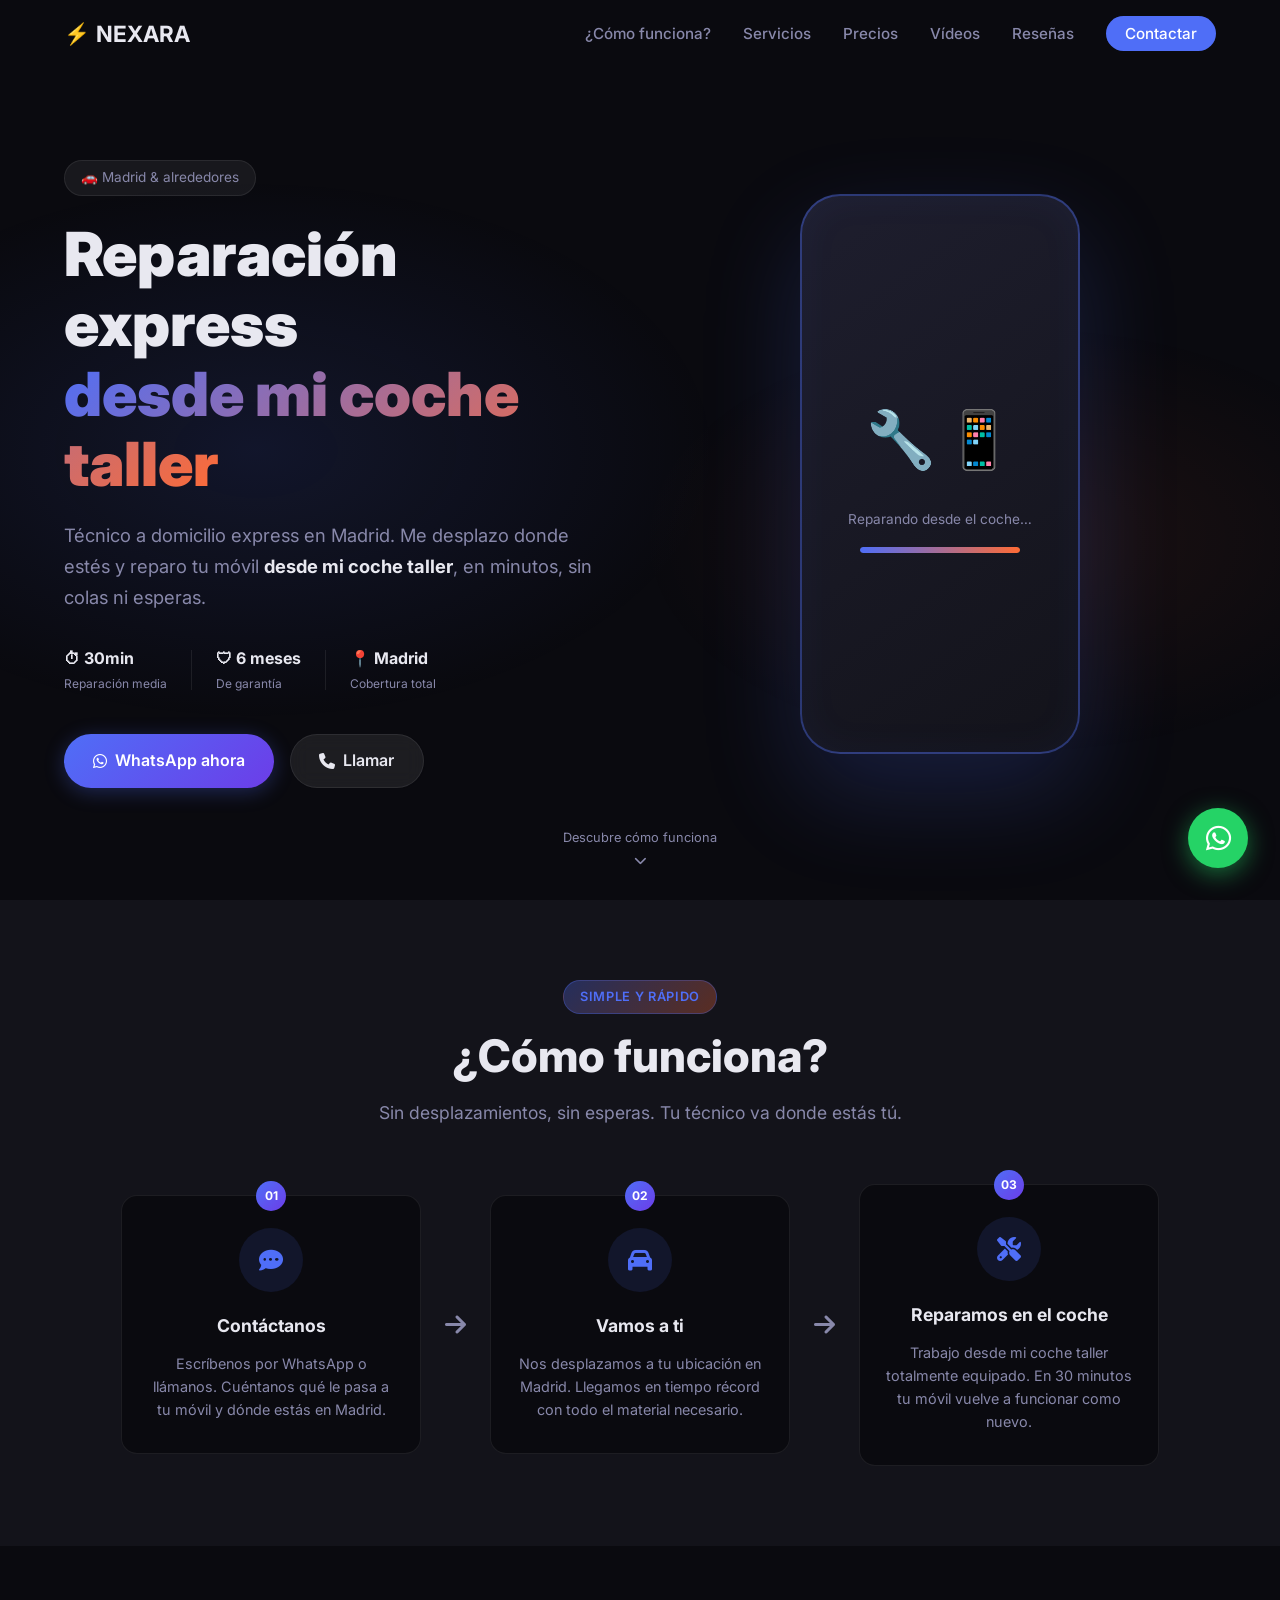
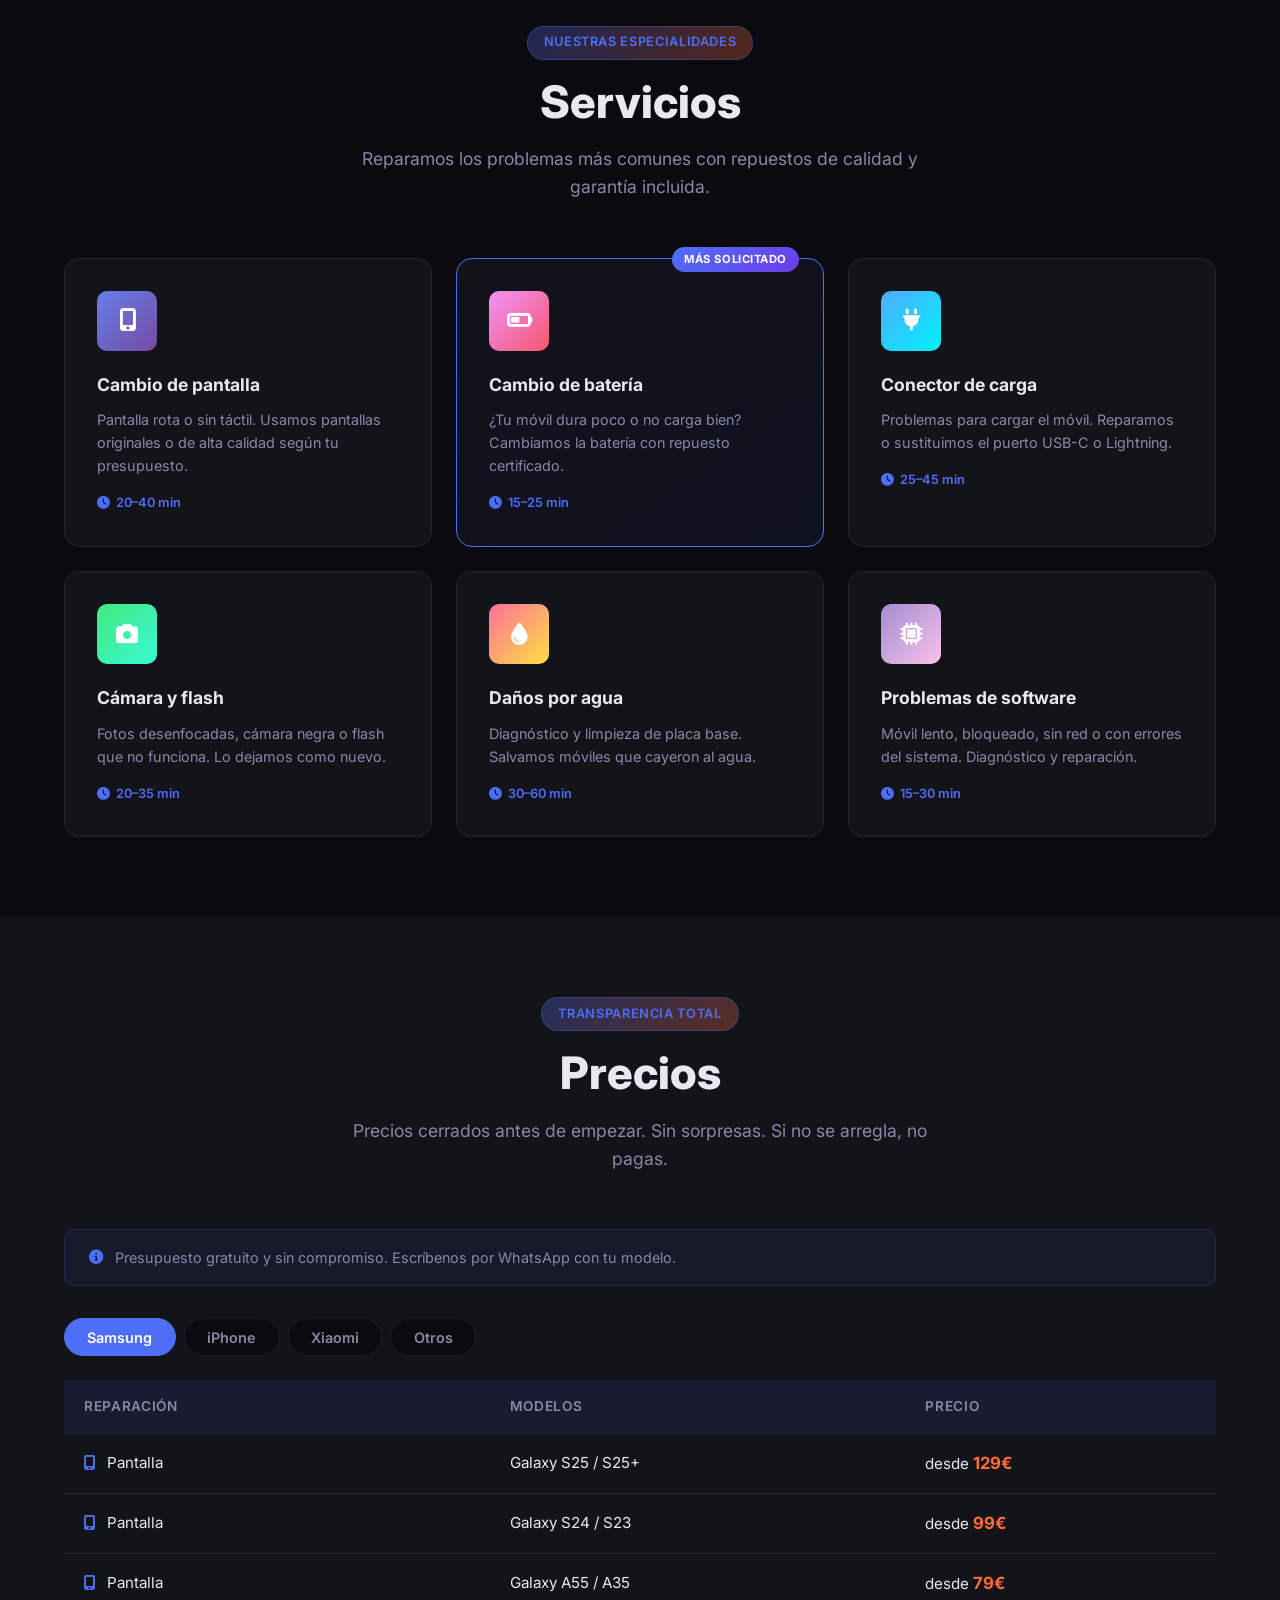
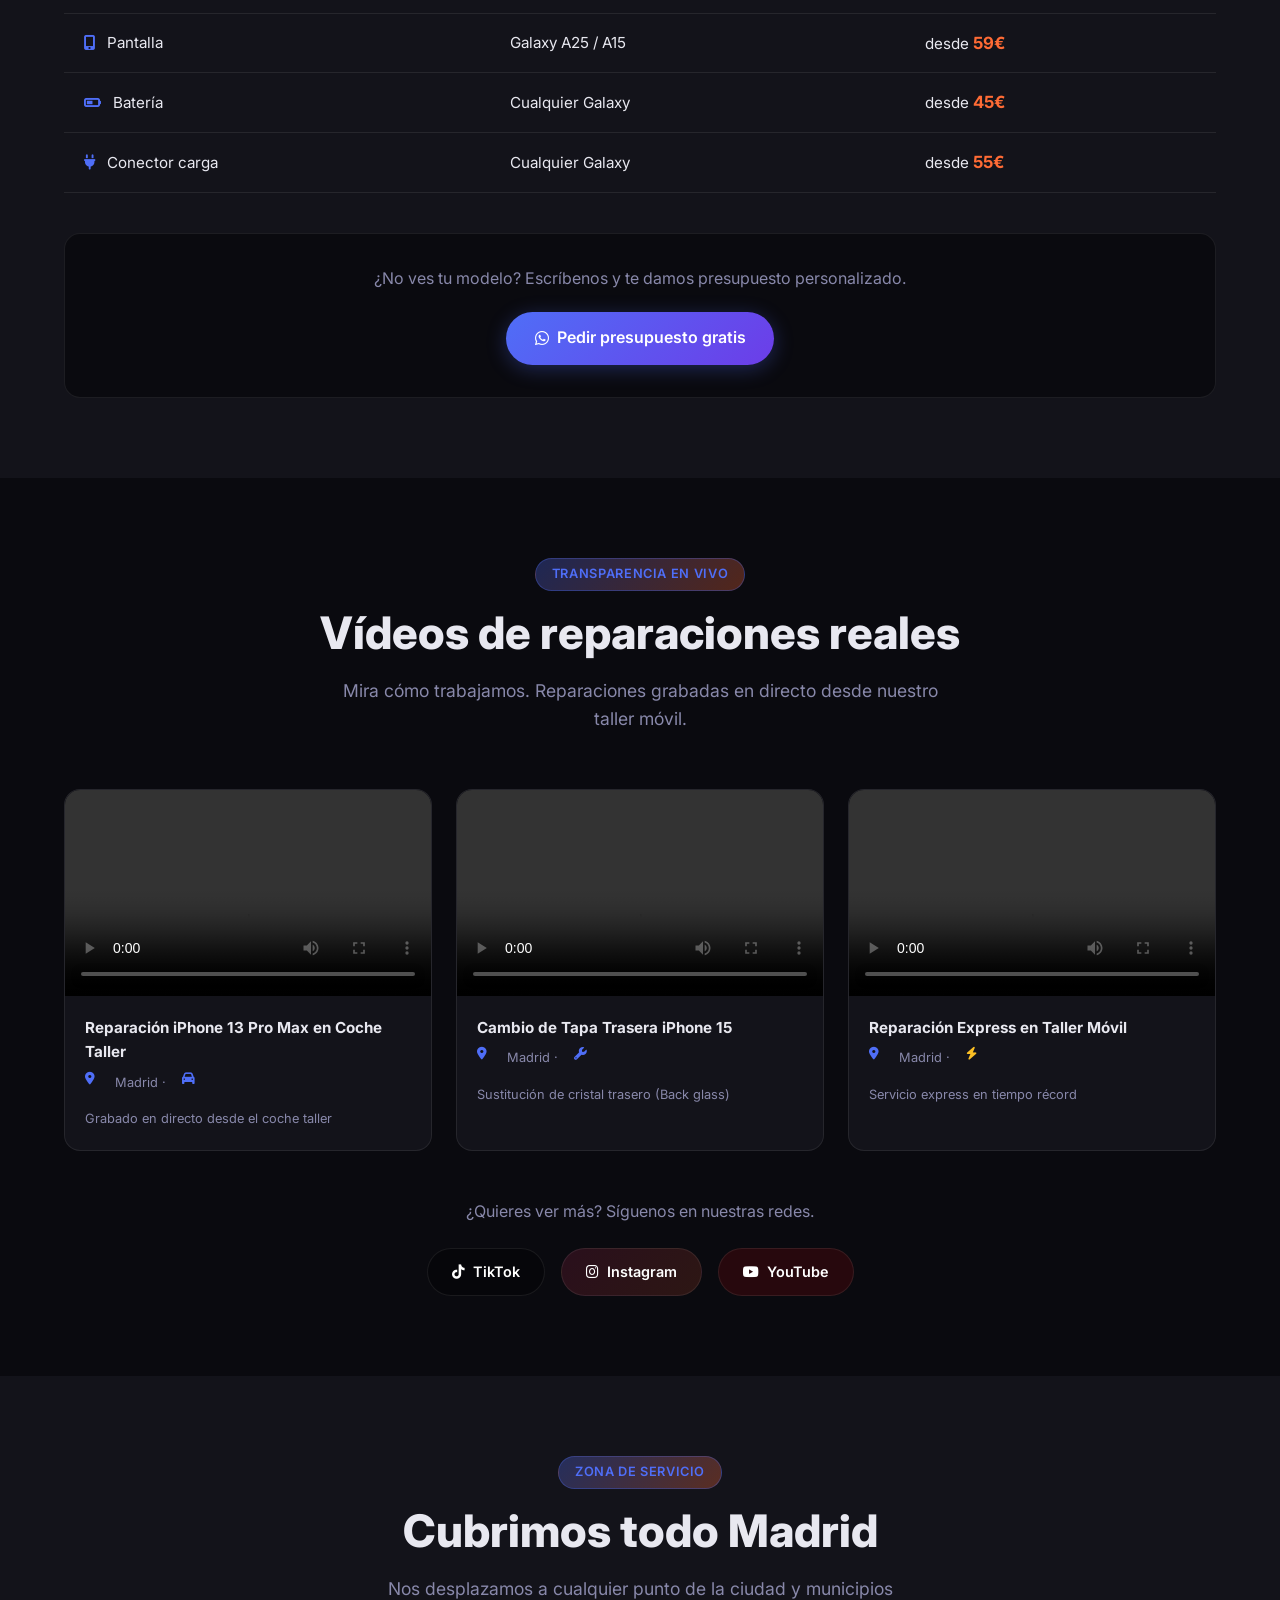
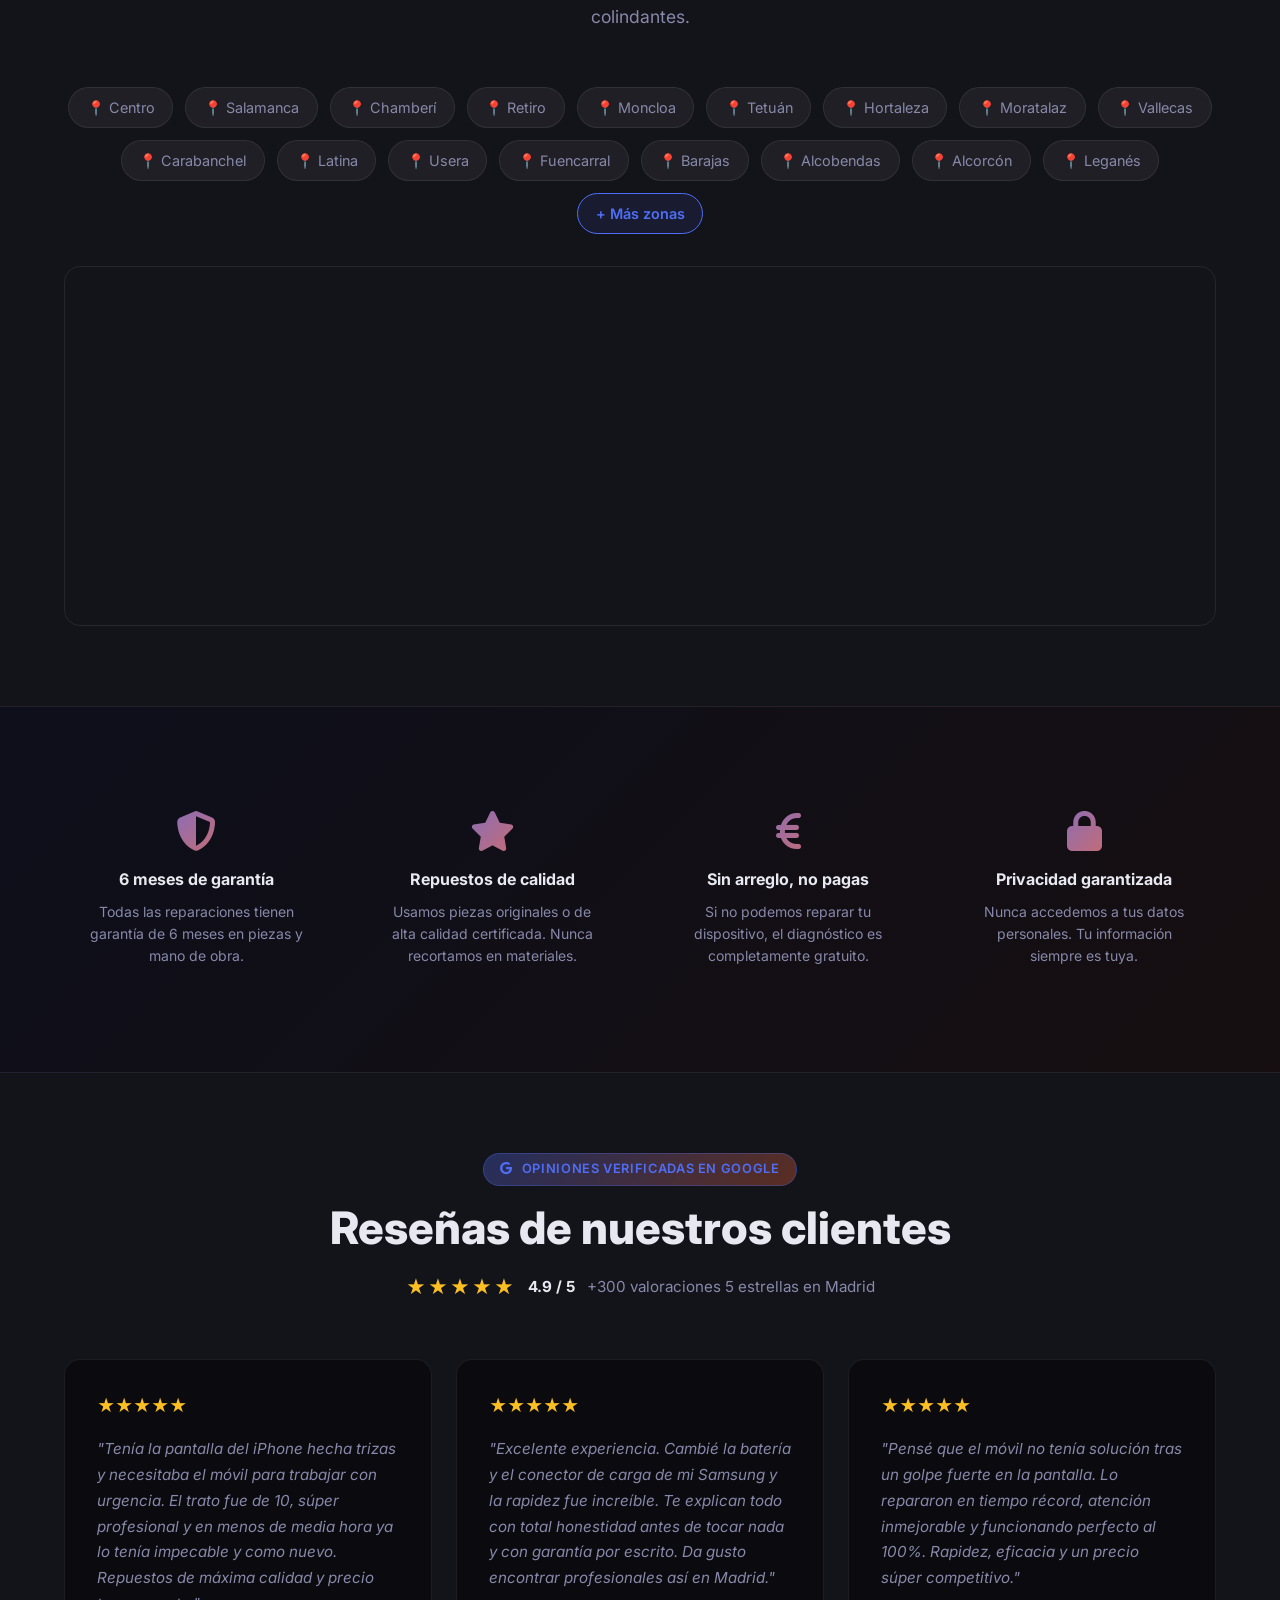
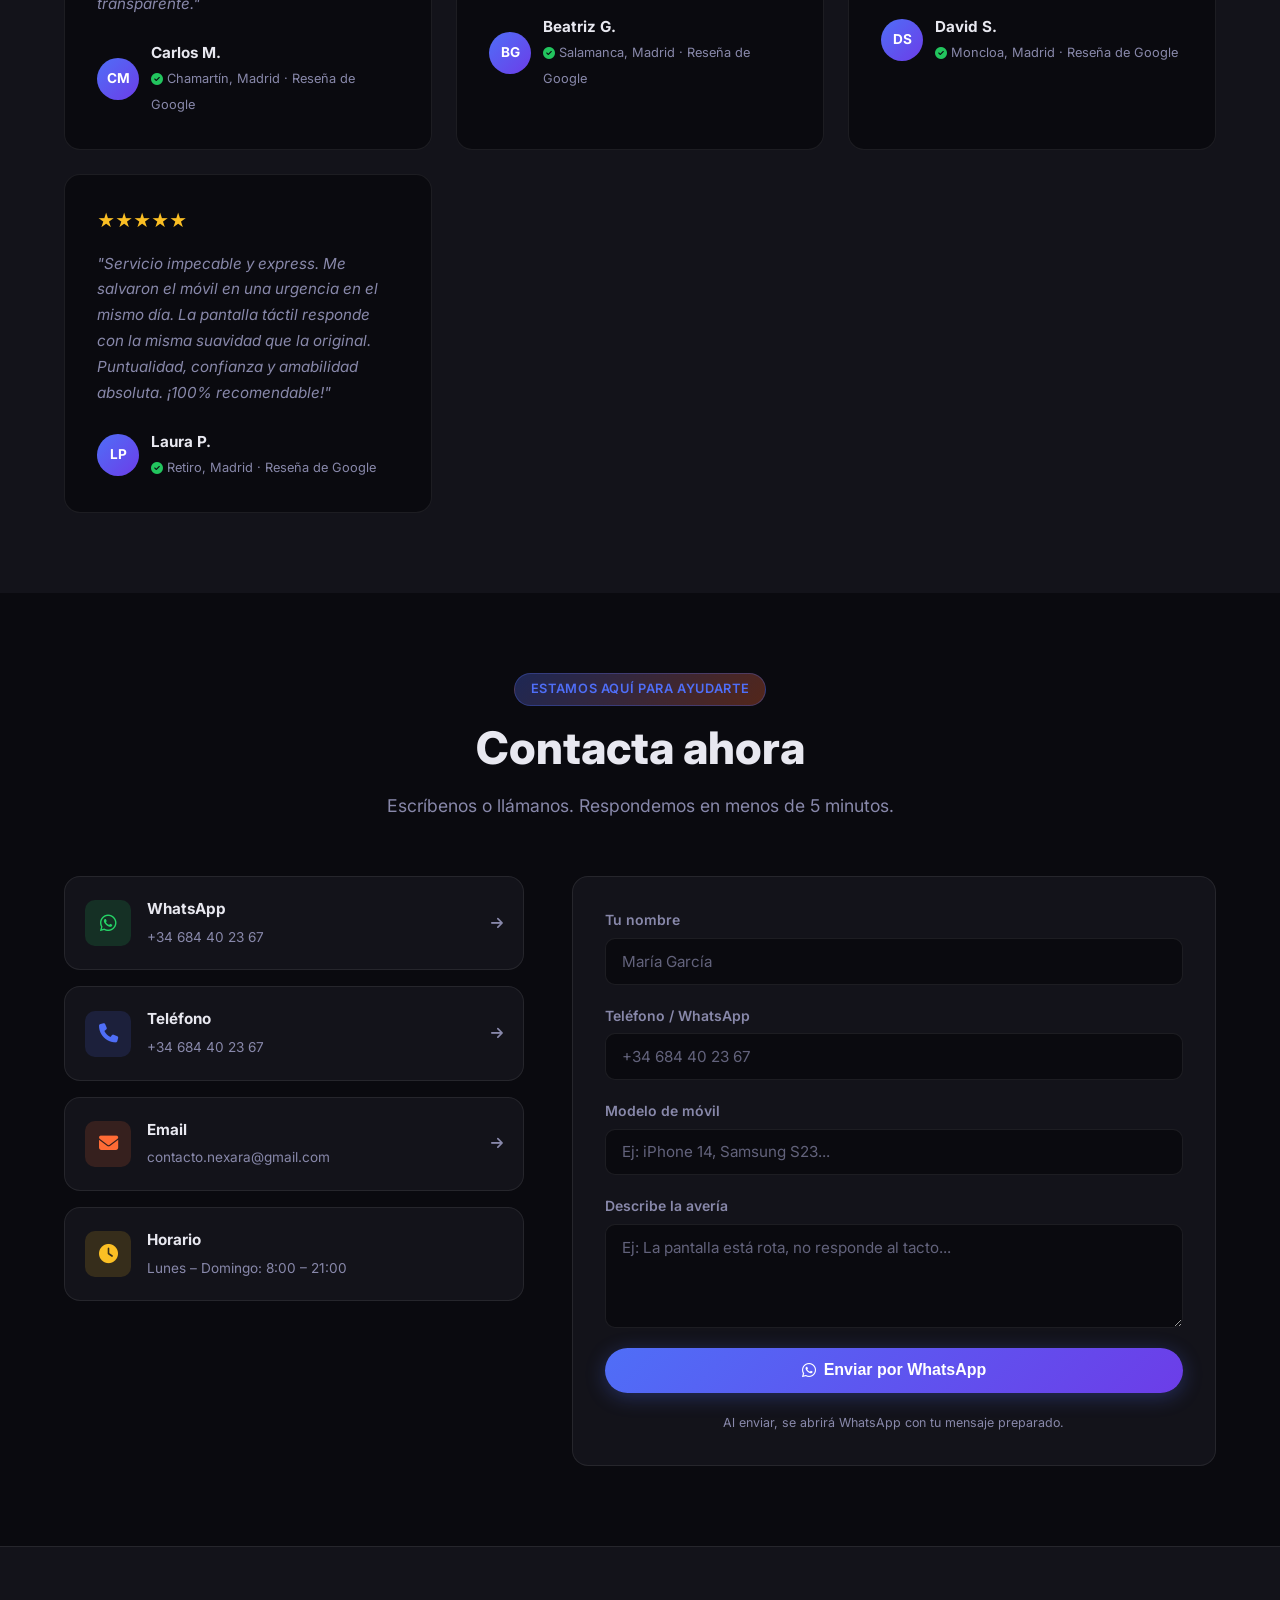
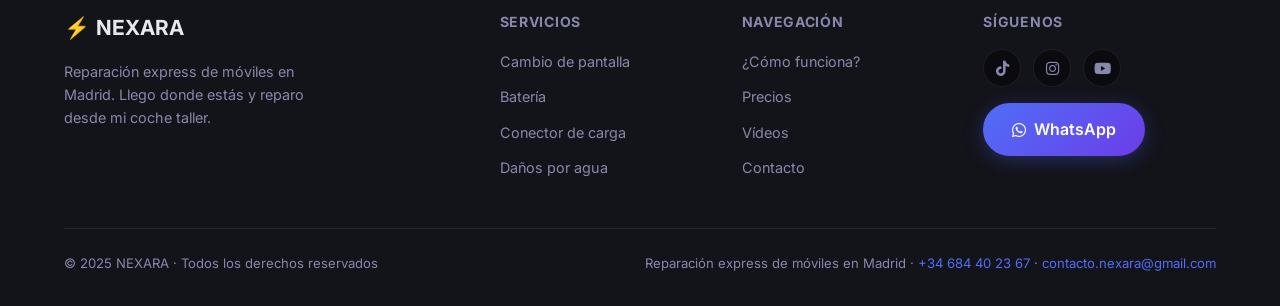
==== index.html @ db002ef2 "Añadir correo de contacto contacto.nexara@gmail.com" ====
<!DOCTYPE html>
<html lang="es">
<head>
  <meta charset="UTF-8" />
  <meta name="viewport" content="width=device-width, initial-scale=1.0" />
  <title>NEXARA Madrid — Reparación de Móviles Express en tu Coche</title>
  <meta name="description" content="Reparamos tu móvil desde nuestro taller móvil, donde tú estés, en Madrid. Servicio express a domicilio. Pantallas, baterías y más. ¡Sin desplazamientos!" />
  <meta name="keywords" content="reparación móvil Madrid, cambio pantalla domicilio Madrid, técnico móvil a domicilio Madrid, reparación express móvil Madrid" />
  <meta property="og:title" content="NEXARA — Reparación en tu Coche" />
  <meta property="og:description" content="Tu técnico llega donde estás y repara tu móvil en el coche, en minutos." />
  <meta property="og:type" content="website" />
  <link rel="preconnect" href="https://fonts.googleapis.com" />
  <link rel="preconnect" href="https://fonts.gstatic.com" crossorigin />
  <link href="https://fonts.googleapis.com/css2?family=Inter:wght@300;400;500;600;700;800;900&display=swap" rel="stylesheet" />
  <link rel="stylesheet" href="https://cdnjs.cloudflare.com/ajax/libs/font-awesome/6.5.0/css/all.min.css" />
  <link rel="stylesheet" href="css/styles.css" />
</head>
<body>

  <!-- NAVBAR -->
  <nav class="navbar" id="navbar">
    <div class="nav-container">
      <a href="#inicio" class="nav-logo">
        <span class="logo-icon">⚡</span>
        <span><strong>NEXARA</strong></span>
      </a>
      <ul class="nav-links" id="navLinks">
        <li><a href="#como-funciona">¿Cómo funciona?</a></li>
        <li><a href="#servicios">Servicios</a></li>
        <li><a href="#precios">Precios</a></li>
        <li><a href="#videos">Vídeos</a></li>
        <li><a href="#resenas">Reseñas</a></li>
        <li><a href="#contacto" class="nav-cta">Contactar</a></li>
      </ul>
      <button class="hamburger" id="hamburger" aria-label="Menú">
        <span></span><span></span><span></span>
      </button>
    </div>
  </nav>

  <!-- HERO -->
  <section class="hero" id="inicio">
    <div class="hero-bg"></div>
    <div class="hero-content">
      <div class="hero-badge">🚗 Madrid &amp; alrededores</div>
      <h1>Reparación express<br /><span class="gradient-text">desde mi coche taller</span></h1>
      <p class="hero-subtitle">
        Técnico a domicilio express en Madrid. Me desplazo donde estés
        y reparo tu móvil <strong>desde mi coche taller</strong>, en minutos, sin colas ni esperas.
      </p>
      <div class="hero-stats">
        <div class="stat">
          <span class="stat-number">⏱ 30min</span>
          <span class="stat-label">Reparación media</span>
        </div>
        <div class="stat-divider"></div>
        <div class="stat">
          <span class="stat-number">🛡 6 meses</span>
          <span class="stat-label">De garantía</span>
        </div>
        <div class="stat-divider"></div>
        <div class="stat">
          <span class="stat-number">📍 Madrid</span>
          <span class="stat-label">Cobertura total</span>
        </div>
      </div>
      <div class="hero-buttons">
        <a href="https://wa.me/34684402367?text=Hola!%20Necesito%20reparar%20mi%20movil" target="_blank" class="btn btn-primary">
          <i class="fab fa-whatsapp"></i> WhatsApp ahora
        </a>
        <a href="tel:+34684402367" class="btn btn-secondary">
          <i class="fas fa-phone"></i> Llamar
        </a>
      </div>
    </div>
    <div class="hero-image">
      <div class="phone-mockup">
        <div class="phone-screen">
          <div class="repair-animation">
            <span class="tool-icon">🔧</span>
            <span class="phone-icon">📱</span>
          </div>
          <p>Reparando desde el coche…</p>
          <div class="progress-bar"><div class="progress-fill"></div></div>
        </div>
      </div>
    </div>
    <div class="scroll-indicator">
      <span>Descubre cómo funciona</span>
      <i class="fas fa-chevron-down"></i>
    </div>
  </section>

  <!-- CÓMO FUNCIONA -->
  <section class="section como-funciona" id="como-funciona">
    <div class="container">
      <div class="section-header">
        <span class="section-tag">Simple y rápido</span>
        <h2>¿Cómo funciona?</h2>
        <p>Sin desplazamientos, sin esperas. Tu técnico va donde estás tú.</p>
      </div>
      <div class="steps-grid">
        <div class="step-card">
          <div class="step-number">01</div>
          <div class="step-icon"><i class="fas fa-comment-dots"></i></div>
          <h3>Contáctanos</h3>
          <p>Escríbenos por WhatsApp o llámanos. Cuéntanos qué le pasa a tu móvil y dónde estás en Madrid.</p>
        </div>
        <div class="step-arrow"><i class="fas fa-arrow-right"></i></div>
        <div class="step-card">
          <div class="step-number">02</div>
          <div class="step-icon"><i class="fas fa-car"></i></div>
          <h3>Vamos a ti</h3>
          <p>Nos desplazamos a tu ubicación en Madrid. Llegamos en tiempo récord con todo el material necesario.</p>
        </div>
        <div class="step-arrow"><i class="fas fa-arrow-right"></i></div>
        <div class="step-card">
          <div class="step-number">03</div>
          <div class="step-icon"><i class="fas fa-tools"></i></div>
          <h3>Reparamos en el coche</h3>
          <p>Trabajo desde mi coche taller totalmente equipado. En 30 minutos tu móvil vuelve a funcionar como nuevo.</p>
        </div>
      </div>
    </div>
  </section>

  <!-- SERVICIOS -->
  <section class="section servicios" id="servicios">
    <div class="container">
      <div class="section-header">
        <span class="section-tag">Nuestras especialidades</span>
        <h2>Servicios</h2>
        <p>Reparamos los problemas más comunes con repuestos de calidad y garantía incluida.</p>
      </div>
      <div class="services-grid">
        <div class="service-card">
          <div class="service-icon" style="background: linear-gradient(135deg, #667eea, #764ba2);">
            <i class="fas fa-mobile-screen-button"></i>
          </div>
          <h3>Cambio de pantalla</h3>
          <p>Pantalla rota o sin táctil. Usamos pantallas originales o de alta calidad según tu presupuesto.</p>
          <span class="service-time"><i class="fas fa-clock"></i> 20–40 min</span>
        </div>
        <div class="service-card featured">
          <div class="service-badge">Más solicitado</div>
          <div class="service-icon" style="background: linear-gradient(135deg, #f093fb, #f5576c);">
            <i class="fas fa-battery-half"></i>
          </div>
          <h3>Cambio de batería</h3>
          <p>¿Tu móvil dura poco o no carga bien? Cambiamos la batería con repuesto certificado.</p>
          <span class="service-time"><i class="fas fa-clock"></i> 15–25 min</span>
        </div>
        <div class="service-card">
          <div class="service-icon" style="background: linear-gradient(135deg, #4facfe, #00f2fe);">
            <i class="fas fa-plug"></i>
          </div>
          <h3>Conector de carga</h3>
          <p>Problemas para cargar el móvil. Reparamos o sustituimos el puerto USB-C o Lightning.</p>
          <span class="service-time"><i class="fas fa-clock"></i> 25–45 min</span>
        </div>
        <div class="service-card">
          <div class="service-icon" style="background: linear-gradient(135deg, #43e97b, #38f9d7);">
            <i class="fas fa-camera"></i>
          </div>
          <h3>Cámara y flash</h3>
          <p>Fotos desenfocadas, cámara negra o flash que no funciona. Lo dejamos como nuevo.</p>
          <span class="service-time"><i class="fas fa-clock"></i> 20–35 min</span>
        </div>
        <div class="service-card">
          <div class="service-icon" style="background: linear-gradient(135deg, #fa709a, #fee140);">
            <i class="fas fa-droplet"></i>
          </div>
          <h3>Daños por agua</h3>
          <p>Diagnóstico y limpieza de placa base. Salvamos móviles que cayeron al agua.</p>
          <span class="service-time"><i class="fas fa-clock"></i> 30–60 min</span>
        </div>
        <div class="service-card">
          <div class="service-icon" style="background: linear-gradient(135deg, #a18cd1, #fbc2eb);">
            <i class="fas fa-microchip"></i>
          </div>
          <h3>Problemas de software</h3>
          <p>Móvil lento, bloqueado, sin red o con errores del sistema. Diagnóstico y reparación.</p>
          <span class="service-time"><i class="fas fa-clock"></i> 15–30 min</span>
        </div>
      </div>
    </div>
  </section>

  <!-- PRECIOS -->
  <section class="section precios" id="precios">
    <div class="container">
      <div class="section-header">
        <span class="section-tag">Transparencia total</span>
        <h2>Precios</h2>
        <p>Precios cerrados antes de empezar. Sin sorpresas. Si no se arregla, no pagas.</p>
      </div>
      <div class="prices-note">
        <i class="fas fa-info-circle"></i>
        <span>Presupuesto gratuito y sin compromiso. Escríbenos por WhatsApp con tu modelo.</span>
      </div>
      <div class="prices-tabs">
        <button class="price-tab active" data-brand="samsung">Samsung</button>
        <button class="price-tab" data-brand="iphone">iPhone</button>
        <button class="price-tab" data-brand="xiaomi">Xiaomi</button>
        <button class="price-tab" data-brand="otros">Otros</button>
      </div>
      <div class="prices-table-wrapper">
        <div class="price-table active" id="samsung">
          <table>
            <thead><tr><th>Reparación</th><th>Modelos</th><th>Precio</th></tr></thead>
            <tbody>
              <tr><td><i class="fas fa-mobile-screen-button"></i> Pantalla</td><td>Galaxy S25 / S25+</td><td class="price-cell">desde <strong>129€</strong></td></tr>
              <tr><td><i class="fas fa-mobile-screen-button"></i> Pantalla</td><td>Galaxy S24 / S23</td><td class="price-cell">desde <strong>99€</strong></td></tr>
              <tr><td><i class="fas fa-mobile-screen-button"></i> Pantalla</td><td>Galaxy A55 / A35</td><td class="price-cell">desde <strong>79€</strong></td></tr>
              <tr><td><i class="fas fa-mobile-screen-button"></i> Pantalla</td><td>Galaxy A25 / A15</td><td class="price-cell">desde <strong>59€</strong></td></tr>
              <tr><td><i class="fas fa-battery-half"></i> Batería</td><td>Cualquier Galaxy</td><td class="price-cell">desde <strong>45€</strong></td></tr>
              <tr><td><i class="fas fa-plug"></i> Conector carga</td><td>Cualquier Galaxy</td><td class="price-cell">desde <strong>55€</strong></td></tr>
            </tbody>
          </table>
        </div>
        <div class="price-table" id="iphone">
          <table>
            <thead><tr><th>Reparación</th><th>Modelos</th><th>Precio</th></tr></thead>
            <tbody>
              <tr><td><i class="fas fa-mobile-screen-button"></i> Pantalla</td><td>iPhone 16 / 16 Pro</td><td class="price-cell">desde <strong>149€</strong></td></tr>
              <tr><td><i class="fas fa-mobile-screen-button"></i> Pantalla</td><td>iPhone 15 / 15 Pro</td><td class="price-cell">desde <strong>119€</strong></td></tr>
              <tr><td><i class="fas fa-mobile-screen-button"></i> Pantalla</td><td>iPhone 13 / 14</td><td class="price-cell">desde <strong>89€</strong></td></tr>
              <tr><td><i class="fas fa-mobile-screen-button"></i> Pantalla</td><td>iPhone 12 y anteriores</td><td class="price-cell">desde <strong>69€</strong></td></tr>
              <tr><td><i class="fas fa-battery-half"></i> Batería</td><td>iPhone 12 al 16</td><td class="price-cell">desde <strong>59€</strong></td></tr>
              <tr><td><i class="fas fa-plug"></i> Conector USB-C / Lightning</td><td>Cualquier iPhone</td><td class="price-cell">desde <strong>65€</strong></td></tr>
            </tbody>
          </table>
        </div>
        <div class="price-table" id="xiaomi">
          <table>
            <thead><tr><th>Reparación</th><th>Modelos</th><th>Precio</th></tr></thead>
            <tbody>
              <tr><td><i class="fas fa-mobile-screen-button"></i> Pantalla</td><td>Xiaomi 14 / 14T Pro</td><td class="price-cell">desde <strong>89€</strong></td></tr>
              <tr><td><i class="fas fa-mobile-screen-button"></i> Pantalla</td><td>Redmi Note 13 / 14</td><td class="price-cell">desde <strong>65€</strong></td></tr>
              <tr><td><i class="fas fa-mobile-screen-button"></i> Pantalla</td><td>POCO X6 / X6 Pro</td><td class="price-cell">desde <strong>69€</strong></td></tr>
              <tr><td><i class="fas fa-mobile-screen-button"></i> Pantalla</td><td>Redmi 13 / 13C</td><td class="price-cell">desde <strong>49€</strong></td></tr>
              <tr><td><i class="fas fa-battery-half"></i> Batería</td><td>Cualquier Xiaomi</td><td class="price-cell">desde <strong>39€</strong></td></tr>
              <tr><td><i class="fas fa-plug"></i> Conector carga</td><td>Cualquier Xiaomi</td><td class="price-cell">desde <strong>45€</strong></td></tr>
            </tbody>
          </table>
        </div>
        <div class="price-table" id="otros">
          <table>
            <thead><tr><th>Marca</th><th>Reparación</th><th>Precio</th></tr></thead>
            <tbody>
              <tr><td>Huawei / Honor</td><td>Pantalla</td><td class="price-cell">desde <strong>65€</strong></td></tr>
              <tr><td>OnePlus</td><td>Pantalla</td><td class="price-cell">desde <strong>79€</strong></td></tr>
              <tr><td>Motorola</td><td>Pantalla</td><td class="price-cell">desde <strong>55€</strong></td></tr>
              <tr><td>Google Pixel</td><td>Pantalla</td><td class="price-cell">desde <strong>89€</strong></td></tr>
              <tr><td>Cualquier marca</td><td>Batería</td><td class="price-cell">desde <strong>39€</strong></td></tr>
              <tr><td>Cualquier marca</td><td>Diagnóstico</td><td class="price-cell"><strong>GRATIS</strong></td></tr>
            </tbody>
          </table>
        </div>
      </div>
      <div class="prices-cta">
        <p>¿No ves tu modelo? Escríbenos y te damos presupuesto personalizado.</p>
        <a href="https://wa.me/34684402367?text=Hola!%20Quiero%20presupuesto%20para%20mi%20movil" target="_blank" class="btn btn-primary">
          <i class="fab fa-whatsapp"></i> Pedir presupuesto gratis
        </a>
      </div>
    </div>
  </section>

  <!-- VÍDEOS -->
  <section class="section videos" id="videos">
    <div class="container">
      <div class="section-header">
        <span class="section-tag">Transparencia en vivo</span>
        <h2>Vídeos de reparaciones reales</h2>
        <p>Mira cómo trabajamos. Reparaciones grabadas en directo desde nuestro taller móvil.</p>
      </div>
      <div class="videos-grid">
        <div class="video-card">
          <div class="video-thumb">
            <video controls playsinline preload="metadata" class="real-video">
              <source src="assets/videos/video_13promax_coche.mov" type="video/mp4">
              <source src="assets/videos/video_13promax_coche.mov" type="video/quicktime">
              Tu navegador no soporta la reproducción de vídeo.
            </video>
          </div>
          <div class="video-info">
            <h4>Reparación iPhone 13 Pro Max en Coche Taller</h4>
            <p><i class="fas fa-map-marker-alt"></i> Madrid · <i class="fas fa-car"></i> Grabado en directo desde el coche taller</p>
          </div>
        </div>
        <div class="video-card">
          <div class="video-thumb">
            <video controls playsinline preload="metadata" class="real-video">
              <source src="assets/videos/video_15_tapa_trasera.mov" type="video/mp4">
              <source src="assets/videos/video_15_tapa_trasera.mov" type="video/quicktime">
              Tu navegador no soporta la reproducción de vídeo.
            </video>
          </div>
          <div class="video-info">
            <h4>Cambio de Tapa Trasera iPhone 15</h4>
            <p><i class="fas fa-map-marker-alt"></i> Madrid · <i class="fas fa-wrench"></i> Sustitución de cristal trasero (Back glass)</p>
          </div>
        </div>
        <div class="video-card">
          <div class="video-thumb">
            <video controls playsinline preload="metadata" class="real-video">
              <source src="assets/videos/video_taller_movil.mov" type="video/mp4">
              <source src="assets/videos/video_taller_movil.mov" type="video/quicktime">
              Tu navegador no soporta la reproducción de vídeo.
            </video>
          </div>
          <div class="video-info">
            <h4>Reparación Express en Taller Móvil</h4>
            <p><i class="fas fa-map-marker-alt"></i> Madrid · <i class="fas fa-bolt" style="color:#fbbf24"></i> Servicio express en tiempo récord</p>
          </div>
        </div>
      </div>
      <div class="videos-cta">
        <p>¿Quieres ver más? Síguenos en nuestras redes.</p>
        <div class="social-links">
          <a href="#" class="social-btn tiktok"><i class="fab fa-tiktok"></i> TikTok</a>
          <a href="#" class="social-btn instagram"><i class="fab fa-instagram"></i> Instagram</a>
          <a href="#" class="social-btn youtube"><i class="fab fa-youtube"></i> YouTube</a>
        </div>
      </div>
    </div>
  </section>

  <!-- COBERTURA -->
  <section class="section cobertura" id="cobertura">
    <div class="container">
      <div class="section-header">
        <span class="section-tag">Zona de servicio</span>
        <h2>Cubrimos todo Madrid</h2>
        <p>Nos desplazamos a cualquier punto de la ciudad y municipios colindantes.</p>
      </div>
      <div class="cobertura-content">
        <div class="zonas-grid">
          <div class="zona-badge">📍 Centro</div>
          <div class="zona-badge">📍 Salamanca</div>
          <div class="zona-badge">📍 Chamberí</div>
          <div class="zona-badge">📍 Retiro</div>
          <div class="zona-badge">📍 Moncloa</div>
          <div class="zona-badge">📍 Tetuán</div>
          <div class="zona-badge">📍 Hortaleza</div>
          <div class="zona-badge">📍 Moratalaz</div>
          <div class="zona-badge">📍 Vallecas</div>
          <div class="zona-badge">📍 Carabanchel</div>
          <div class="zona-badge">📍 Latina</div>
          <div class="zona-badge">📍 Usera</div>
          <div class="zona-badge">📍 Fuencarral</div>
          <div class="zona-badge">📍 Barajas</div>
          <div class="zona-badge">📍 Alcobendas</div>
          <div class="zona-badge">📍 Alcorcón</div>
          <div class="zona-badge">📍 Leganés</div>
          <div class="zona-badge zona-plus">+ Más zonas</div>
        </div>
        <div class="map-container">
          <iframe
            src="https://www.google.com/maps/embed?pb=!1m18!1m12!1m3!1d97198.37457004065!2d-3.7492200834960937!3d40.41650000000001!2m3!1f0!2f0!3f0!3m2!1i1024!2i768!4f13.1!3m3!1m2!1s0xd422997800a3c81%3A0xc436dec1618c2269!2sMadrid!5e0!3m2!1ses!2ses!4v1703000000000!5m2!1ses!2ses"
            width="100%" height="350"
            style="border:0; border-radius: 16px;"
            allowfullscreen="" loading="lazy"
            referrerpolicy="no-referrer-when-downgrade"
            title="Zona de cobertura Madrid"
          ></iframe>
        </div>
      </div>
    </div>
  </section>

  <!-- GARANTÍAS -->
  <section class="section garantias">
    <div class="container">
      <div class="garantias-grid">
        <div class="garantia-item">
          <i class="fas fa-shield-halved"></i>
          <h3>6 meses de garantía</h3>
          <p>Todas las reparaciones tienen garantía de 6 meses en piezas y mano de obra.</p>
        </div>
        <div class="garantia-item">
          <i class="fas fa-star"></i>
          <h3>Repuestos de calidad</h3>
          <p>Usamos piezas originales o de alta calidad certificada. Nunca recortamos en materiales.</p>
        </div>
        <div class="garantia-item">
          <i class="fas fa-euro-sign"></i>
          <h3>Sin arreglo, no pagas</h3>
          <p>Si no podemos reparar tu dispositivo, el diagnóstico es completamente gratuito.</p>
        </div>
        <div class="garantia-item">
          <i class="fas fa-lock"></i>
          <h3>Privacidad garantizada</h3>
          <p>Nunca accedemos a tus datos personales. Tu información siempre es tuya.</p>
        </div>
      </div>
    </div>
  </section>

  <!-- RESEÑAS -->
  <section class="section resenas" id="resenas">
    <div class="container">
      <div class="section-header">
        <span class="section-tag"><i class="fab fa-google" style="margin-right: 5px;"></i> Opiniones verificadas en Google</span>
        <h2>Reseñas de nuestros clientes</h2>
        <div class="rating-summary">
          <div class="stars">★★★★★</div>
          <strong>4.9 / 5</strong>
          <span>+300 valoraciones 5 estrellas en Madrid</span>
        </div>
      </div>
      <div class="reviews-grid">
        <div class="review-card">
          <div class="review-stars">★★★★★</div>
          <p class="review-text">"Tenía la pantalla del iPhone hecha trizas y necesitaba el móvil para trabajar con urgencia. El trato fue de 10, súper profesional y en menos de media hora ya lo tenía impecable y como nuevo. Repuestos de máxima calidad y precio transparente."</p>
          <div class="reviewer">
            <div class="reviewer-avatar">CM</div>
            <div>
              <strong>Carlos M.</strong>
              <span><i class="fas fa-check-circle" style="color:#22c55e; font-size:0.75rem;"></i> Chamartín, Madrid · Reseña de Google</span>
            </div>
          </div>
        </div>
        <div class="review-card">
          <div class="review-stars">★★★★★</div>
          <p class="review-text">"Excelente experiencia. Cambié la batería y el conector de carga de mi Samsung y la rapidez fue increíble. Te explican todo con total honestidad antes de tocar nada y con garantía por escrito. Da gusto encontrar profesionales así en Madrid."</p>
          <div class="reviewer">
            <div class="reviewer-avatar">BG</div>
            <div>
              <strong>Beatriz G.</strong>
              <span><i class="fas fa-check-circle" style="color:#22c55e; font-size:0.75rem;"></i> Salamanca, Madrid · Reseña de Google</span>
            </div>
          </div>
        </div>
        <div class="review-card">
          <div class="review-stars">★★★★★</div>
          <p class="review-text">"Pensé que el móvil no tenía solución tras un golpe fuerte en la pantalla. Lo repararon en tiempo récord, atención inmejorable y funcionando perfecto al 100%. Rapidez, eficacia y un precio súper competitivo."</p>
          <div class="reviewer">
            <div class="reviewer-avatar">DS</div>
            <div>
              <strong>David S.</strong>
              <span><i class="fas fa-check-circle" style="color:#22c55e; font-size:0.75rem;"></i> Moncloa, Madrid · Reseña de Google</span>
            </div>
          </div>
        </div>
        <div class="review-card">
          <div class="review-stars">★★★★★</div>
          <p class="review-text">"Servicio impecable y express. Me salvaron el móvil en una urgencia en el mismo día. La pantalla táctil responde con la misma suavidad que la original. Puntualidad, confianza y amabilidad absoluta. ¡100% recomendable!"</p>
          <div class="reviewer">
            <div class="reviewer-avatar">LP</div>
            <div>
              <strong>Laura P.</strong>
              <span><i class="fas fa-check-circle" style="color:#22c55e; font-size:0.75rem;"></i> Retiro, Madrid · Reseña de Google</span>
            </div>
          </div>
        </div>
      </div>
    </div>
  </section>

  <!-- CONTACTO -->
  <section class="section contacto" id="contacto">
    <div class="container">
      <div class="section-header">
        <span class="section-tag">Estamos aquí para ayudarte</span>
        <h2>Contacta ahora</h2>
        <p>Escríbenos o llámanos. Respondemos en menos de 5 minutos.</p>
      </div>
      <div class="contacto-grid">
        <div class="contacto-info">
          <a href="https://wa.me/34684402367" target="_blank" class="contact-method whatsapp">
            <div class="contact-icon"><i class="fab fa-whatsapp"></i></div>
            <div><strong>WhatsApp</strong><span>+34 684 40 23 67</span></div>
            <i class="fas fa-arrow-right"></i>
          </a>
          <a href="tel:+34684402367" class="contact-method phone">
            <div class="contact-icon"><i class="fas fa-phone"></i></div>
            <div><strong>Teléfono</strong><span>+34 684 40 23 67</span></div>
            <i class="fas fa-arrow-right"></i>
          </a>
          <a href="mailto:contacto.nexara@gmail.com" class="contact-method email">
            <div class="contact-icon"><i class="fas fa-envelope"></i></div>
            <div><strong>Email</strong><span>contacto.nexara@gmail.com</span></div>
            <i class="fas fa-arrow-right"></i>
          </a>
          <div class="contact-method hours">
            <div class="contact-icon"><i class="fas fa-clock"></i></div>
            <div><strong>Horario</strong><span>Lunes – Domingo: 8:00 – 21:00</span></div>
          </div>
        </div>
        <form class="contacto-form" id="contactForm">
          <div class="form-group">
            <label for="nombre">Tu nombre</label>
            <input type="text" id="nombre" name="nombre" placeholder="María García" required />
          </div>
          <div class="form-group">
            <label for="telefono">Teléfono / WhatsApp</label>
            <input type="tel" id="telefono" name="telefono" placeholder="+34 684 40 23 67" required />
          </div>
          <div class="form-group">
            <label for="movil">Modelo de móvil</label>
            <input type="text" id="movil" name="movil" placeholder="Ej: iPhone 14, Samsung S23..." required />
          </div>
          <div class="form-group">
            <label for="averia">Describe la avería</label>
            <textarea id="averia" name="averia" rows="4" placeholder="Ej: La pantalla está rota, no responde al tacto..." required></textarea>
          </div>
          <button type="submit" class="btn btn-primary btn-full">
            <i class="fab fa-whatsapp"></i> Enviar por WhatsApp
          </button>
          <p class="form-note">Al enviar, se abrirá WhatsApp con tu mensaje preparado.</p>
        </form>
      </div>
    </div>
  </section>

  <!-- FOOTER -->
  <footer class="footer">
    <div class="container">
      <div class="footer-content">
        <div class="footer-brand">
          <a href="#inicio" class="nav-logo">
            <span class="logo-icon">⚡</span>
            <span><strong>NEXARA</strong></span>
          </a>
          <p>Reparación express de móviles en Madrid. Llego donde estás y reparo desde mi coche taller.</p>
        </div>
        <div class="footer-links">
          <h4>Servicios</h4>
          <ul>
            <li><a href="#servicios">Cambio de pantalla</a></li>
            <li><a href="#servicios">Batería</a></li>
            <li><a href="#servicios">Conector de carga</a></li>
            <li><a href="#servicios">Daños por agua</a></li>
          </ul>
        </div>
        <div class="footer-links">
          <h4>Navegación</h4>
          <ul>
            <li><a href="#como-funciona">¿Cómo funciona?</a></li>
            <li><a href="#precios">Precios</a></li>
            <li><a href="#videos">Vídeos</a></li>
            <li><a href="#contacto">Contacto</a></li>
          </ul>
        </div>
        <div class="footer-social">
          <h4>Síguenos</h4>
          <div class="social-icons">
            <a href="#" aria-label="TikTok"><i class="fab fa-tiktok"></i></a>
            <a href="#" aria-label="Instagram"><i class="fab fa-instagram"></i></a>
            <a href="#" aria-label="YouTube"><i class="fab fa-youtube"></i></a>
          </div>
          <a href="https://wa.me/34684402367" target="_blank" class="btn btn-primary" style="margin-top: 1rem;">
            <i class="fab fa-whatsapp"></i> WhatsApp
          </a>
        </div>
      </div>
      <div class="footer-bottom">
        <p>© 2025 NEXARA · Todos los derechos reservados</p>
        <p>Reparación express de móviles en Madrid · <a href="tel:+34684402367">+34 684 40 23 67</a> · <a href="mailto:contacto.nexara@gmail.com">contacto.nexara@gmail.com</a></p>
      </div>
    </div>
  </footer>

  <!-- WhatsApp Flotante -->
  <a href="https://wa.me/34684402367?text=Hola!%20Necesito%20reparar%20mi%20movil" target="_blank" class="whatsapp-fab" aria-label="WhatsApp">
    <i class="fab fa-whatsapp"></i>
    <span class="fab-tooltip">¡Escríbenos!</span>
  </a>

  <script src="js/main.js"></script>
</body>
</html>
---- css/styles.css ----
/* ============================================
   NEXARA MADRID — CSS PRINCIPAL
   ============================================ */

/* ---- Vídeo real en tarjeta ---- */
video.real-video {
  width: 100%;
  height: 100%;
  object-fit: cover;
  background: #0a0a0f;
  display: block;
}

/* ---- Variables ---- */
:root {
  --bg-dark: #0a0a0f;
  --bg-card: #13131a;
  --bg-card2: #1a1a26;
  --primary: #4f6ef7;
  --primary-glow: rgba(79, 110, 247, 0.3);
  --accent: #ff6b35;
  --accent-glow: rgba(255, 107, 53, 0.3);
  --green: #22c55e;
  --text: #e8e8f0;
  --text-muted: #8888aa;
  --border: rgba(255,255,255,0.08);
  --radius: 16px;
  --radius-sm: 10px;
  --shadow: 0 20px 60px rgba(0,0,0,0.5);
  --font: 'Inter', -apple-system, sans-serif;
}

/* ---- Reset & Base ---- */
*, *::before, *::after { box-sizing: border-box; margin: 0; padding: 0; }
html { scroll-behavior: smooth; font-size: 16px; }
body {
  font-family: var(--font);
  background: var(--bg-dark);
  color: var(--text);
  line-height: 1.6;
  overflow-x: hidden;
}
a { text-decoration: none; color: inherit; }
img, iframe { max-width: 100%; }
ul { list-style: none; }

/* ---- Containers ---- */
.container { max-width: 1200px; margin: 0 auto; padding: 0 1.5rem; }
.section { padding: 5rem 0; }

/* ---- Gradients ---- */
.gradient-text {
  background: linear-gradient(135deg, var(--primary), var(--accent));
  -webkit-background-clip: text;
  -webkit-text-fill-color: transparent;
  background-clip: text;
}

/* ---- Buttons ---- */
.btn {
  display: inline-flex;
  align-items: center;
  gap: 0.5rem;
  padding: 0.85rem 1.8rem;
  border-radius: 50px;
  font-weight: 600;
  font-size: 1rem;
  cursor: pointer;
  border: none;
  transition: all 0.3s ease;
  text-decoration: none;
}
.btn-primary {
  background: linear-gradient(135deg, var(--primary), #6c3de8);
  color: #fff;
  box-shadow: 0 4px 20px var(--primary-glow);
}
.btn-primary:hover {
  transform: translateY(-2px);
  box-shadow: 0 8px 30px var(--primary-glow);
}
.btn-secondary {
  background: rgba(255,255,255,0.08);
  color: var(--text);
  border: 1px solid var(--border);
  backdrop-filter: blur(10px);
}
.btn-secondary:hover {
  background: rgba(255,255,255,0.14);
  transform: translateY(-2px);
}
.btn-full { width: 100%; justify-content: center; }

/* ---- Section Headers ---- */
.section-header {
  text-align: center;
  margin-bottom: 3.5rem;
}
.section-tag {
  display: inline-block;
  background: linear-gradient(135deg, var(--primary-glow), var(--accent-glow));
  border: 1px solid rgba(79,110,247,0.3);
  color: var(--primary);
  padding: 0.35rem 1rem;
  border-radius: 50px;
  font-size: 0.8rem;
  font-weight: 600;
  letter-spacing: 0.05em;
  text-transform: uppercase;
  margin-bottom: 1rem;
}
.section-header h2 {
  font-size: clamp(1.8rem, 4vw, 2.8rem);
  font-weight: 800;
  margin-bottom: 1rem;
  line-height: 1.2;
}
.section-header p {
  color: var(--text-muted);
  font-size: 1.1rem;
  max-width: 600px;
  margin: 0 auto;
}

/* ================================================
   NAVBAR
   ================================================ */
.navbar {
  position: fixed;
  top: 0;
  left: 0;
  right: 0;
  z-index: 1000;
  padding: 1rem 0;
  transition: all 0.3s ease;
}
.navbar.scrolled {
  background: rgba(10,10,15,0.95);
  backdrop-filter: blur(20px);
  border-bottom: 1px solid var(--border);
  padding: 0.7rem 0;
}
.nav-container {
  max-width: 1200px;
  margin: 0 auto;
  padding: 0 1.5rem;
  display: flex;
  align-items: center;
  justify-content: space-between;
}
.nav-logo {
  font-size: 1.4rem;
  font-weight: 700;
  display: flex;
  align-items: center;
  gap: 0.4rem;
  color: var(--text);
}
.logo-icon { font-size: 1.3rem; }
.nav-links {
  display: flex;
  align-items: center;
  gap: 2rem;
}
.nav-links a {
  color: var(--text-muted);
  font-weight: 500;
  font-size: 0.95rem;
  transition: color 0.2s;
}
.nav-links a:hover { color: var(--text); }
.nav-cta {
  background: var(--primary);
  color: #fff !important;
  padding: 0.5rem 1.2rem;
  border-radius: 50px;
}
.nav-cta:hover { background: #6c3de8 !important; }
.hamburger {
  display: none;
  flex-direction: column;
  gap: 5px;
  background: none;
  border: none;
  cursor: pointer;
  padding: 0.25rem;
}
.hamburger span {
  display: block;
  width: 24px;
  height: 2px;
  background: var(--text);
  border-radius: 2px;
  transition: all 0.3s;
}

/* ================================================
   HERO
   ================================================ */
.hero {
  min-height: 100vh;
  display: flex;
  align-items: center;
  position: relative;
  overflow: hidden;
  padding: 8rem 1.5rem 5rem;
  max-width: 1200px;
  margin: 0 auto;
  gap: 3rem;
}
.hero-bg {
  position: fixed;
  inset: 0;
  background:
    radial-gradient(ellipse 60% 50% at 20% 50%, rgba(79,110,247,0.12) 0%, transparent 60%),
    radial-gradient(ellipse 50% 40% at 80% 60%, rgba(255,107,53,0.08) 0%, transparent 60%);
  pointer-events: none;
  z-index: -1;
}
.hero-badge {
  display: inline-flex;
  align-items: center;
  gap: 0.5rem;
  background: rgba(255,255,255,0.06);
  border: 1px solid var(--border);
  padding: 0.4rem 1rem;
  border-radius: 50px;
  font-size: 0.85rem;
  color: var(--text-muted);
  margin-bottom: 1.5rem;
}
.hero-content { flex: 1; max-width: 600px; }
.hero-content h1 {
  font-size: clamp(2.2rem, 5vw, 3.8rem);
  font-weight: 900;
  line-height: 1.15;
  margin-bottom: 1.25rem;
}
.hero-subtitle {
  font-size: 1.15rem;
  color: var(--text-muted);
  margin-bottom: 2rem;
  line-height: 1.7;
}
.hero-subtitle strong { color: var(--text); }
.hero-stats {
  display: flex;
  align-items: center;
  gap: 1.5rem;
  margin-bottom: 2.5rem;
  flex-wrap: wrap;
}
.stat { display: flex; flex-direction: column; gap: 0.2rem; }
.stat-number { font-size: 1rem; font-weight: 700; color: var(--text); }
.stat-label { font-size: 0.75rem; color: var(--text-muted); }
.stat-divider { width: 1px; height: 40px; background: var(--border); }
.hero-buttons { display: flex; gap: 1rem; flex-wrap: wrap; }
.hero-image { flex: 1; display: flex; justify-content: center; align-items: center; }
.phone-mockup {
  width: 280px;
  height: 560px;
  background: linear-gradient(145deg, #1e1e2e, #13131a);
  border-radius: 40px;
  border: 2px solid rgba(79,110,247,0.4);
  box-shadow: 0 40px 100px rgba(79,110,247,0.2), inset 0 0 40px rgba(79,110,247,0.05);
  display: flex;
  align-items: center;
  justify-content: center;
  position: relative;
  animation: float 4s ease-in-out infinite;
}
@keyframes float {
  0%, 100% { transform: translateY(0); }
  50% { transform: translateY(-15px); }
}
.phone-screen {
  text-align: center;
  padding: 1.5rem;
  display: flex;
  flex-direction: column;
  align-items: center;
  gap: 1rem;
}
.repair-animation {
  font-size: 3.5rem;
  display: flex;
  gap: 0.5rem;
  margin-bottom: 0.5rem;
}
.tool-icon { animation: spin 3s linear infinite; display: inline-block; }
@keyframes spin { from { transform: rotate(0deg); } to { transform: rotate(360deg); } }
.phone-screen p { font-size: 0.85rem; color: var(--text-muted); }
.progress-bar {
  width: 160px;
  height: 6px;
  background: rgba(255,255,255,0.1);
  border-radius: 3px;
  overflow: hidden;
}
.progress-fill {
  height: 100%;
  background: linear-gradient(90deg, var(--primary), var(--accent));
  border-radius: 3px;
  animation: progress 3s ease-in-out infinite;
}
@keyframes progress { 0% { width: 0%; } 70% { width: 100%; } 100% { width: 100%; } }
.scroll-indicator {
  position: absolute;
  bottom: 2rem;
  left: 50%;
  transform: translateX(-50%);
  display: flex;
  flex-direction: column;
  align-items: center;
  gap: 0.4rem;
  color: var(--text-muted);
  font-size: 0.8rem;
  animation: bounce 2s ease-in-out infinite;
}
@keyframes bounce { 0%, 100% { transform: translateX(-50%) translateY(0); } 50% { transform: translateX(-50%) translateY(6px); } }

/* ================================================
   CÓMO FUNCIONA
   ================================================ */
.como-funciona { background: var(--bg-card); }
.steps-grid {
  display: flex;
  align-items: center;
  gap: 1.5rem;
  flex-wrap: wrap;
  justify-content: center;
}
.step-card {
  flex: 1;
  min-width: 220px;
  max-width: 300px;
  background: var(--bg-dark);
  border: 1px solid var(--border);
  border-radius: var(--radius);
  padding: 2rem 1.5rem;
  text-align: center;
  position: relative;
  transition: transform 0.3s, border-color 0.3s;
}
.step-card:hover { transform: translateY(-4px); border-color: var(--primary); }
.step-number {
  position: absolute;
  top: -15px;
  left: 50%;
  transform: translateX(-50%);
  background: linear-gradient(135deg, var(--primary), #6c3de8);
  color: #fff;
  width: 30px;
  height: 30px;
  border-radius: 50%;
  font-size: 0.75rem;
  font-weight: 700;
  display: flex;
  align-items: center;
  justify-content: center;
}
.step-icon {
  width: 64px;
  height: 64px;
  background: rgba(79,110,247,0.12);
  border-radius: 50%;
  display: flex;
  align-items: center;
  justify-content: center;
  margin: 0 auto 1.25rem;
  font-size: 1.5rem;
  color: var(--primary);
}
.step-card h3 { font-size: 1.1rem; font-weight: 700; margin-bottom: 0.75rem; }
.step-card p { color: var(--text-muted); font-size: 0.9rem; line-height: 1.6; }
.step-arrow { font-size: 1.5rem; color: var(--text-muted); }

/* ================================================
   SERVICIOS
   ================================================ */
.services-grid {
  display: grid;
  grid-template-columns: repeat(auto-fit, minmax(280px, 1fr));
  gap: 1.5rem;
}
.service-card {
  background: var(--bg-card);
  border: 1px solid var(--border);
  border-radius: var(--radius);
  padding: 2rem;
  position: relative;
  transition: all 0.3s;
}
.service-card:hover {
  transform: translateY(-5px);
  border-color: rgba(79,110,247,0.4);
  box-shadow: 0 20px 50px rgba(0,0,0,0.4);
}
.service-card.featured {
  border-color: var(--primary);
  background: linear-gradient(145deg, var(--bg-card), rgba(79,110,247,0.08));
}
.service-badge {
  position: absolute;
  top: -12px;
  right: 1.5rem;
  background: linear-gradient(135deg, var(--primary), #6c3de8);
  color: #fff;
  font-size: 0.7rem;
  font-weight: 700;
  padding: 0.25rem 0.75rem;
  border-radius: 50px;
  text-transform: uppercase;
  letter-spacing: 0.05em;
}
.service-icon {
  width: 60px;
  height: 60px;
  border-radius: var(--radius-sm);
  display: flex;
  align-items: center;
  justify-content: center;
  font-size: 1.4rem;
  color: #fff;
  margin-bottom: 1.25rem;
}
.service-card h3 { font-size: 1.1rem; font-weight: 700; margin-bottom: 0.6rem; }
.service-card p { color: var(--text-muted); font-size: 0.9rem; line-height: 1.6; margin-bottom: 1rem; }
.service-time {
  font-size: 0.8rem;
  color: var(--primary);
  font-weight: 600;
  display: flex;
  align-items: center;
  gap: 0.4rem;
}

/* ================================================
   PRECIOS
   ================================================ */
.precios { background: var(--bg-card); }
.prices-note {
  display: flex;
  align-items: center;
  gap: 0.75rem;
  background: rgba(79,110,247,0.08);
  border: 1px solid rgba(79,110,247,0.2);
  border-radius: var(--radius-sm);
  padding: 1rem 1.5rem;
  margin-bottom: 2rem;
  color: var(--text-muted);
  font-size: 0.9rem;
}
.prices-note i { color: var(--primary); }
.prices-tabs {
  display: flex;
  gap: 0.5rem;
  margin-bottom: 1.5rem;
  flex-wrap: wrap;
}
.price-tab {
  background: var(--bg-dark);
  border: 1px solid var(--border);
  color: var(--text-muted);
  padding: 0.6rem 1.4rem;
  border-radius: 50px;
  font-weight: 600;
  cursor: pointer;
  font-size: 0.9rem;
  transition: all 0.2s;
  font-family: var(--font);
}
.price-tab:hover { border-color: var(--primary); color: var(--text); }
.price-tab.active {
  background: var(--primary);
  border-color: var(--primary);
  color: #fff;
}
.prices-table-wrapper { overflow-x: auto; }
.price-table { display: none; }
.price-table.active { display: block; }
table { width: 100%; border-collapse: collapse; }
thead tr { background: rgba(79,110,247,0.1); }
th {
  padding: 1rem 1.25rem;
  text-align: left;
  font-size: 0.85rem;
  color: var(--text-muted);
  font-weight: 600;
  text-transform: uppercase;
  letter-spacing: 0.05em;
}
td {
  padding: 1rem 1.25rem;
  border-bottom: 1px solid var(--border);
  font-size: 0.95rem;
  color: var(--text);
}
td i { margin-right: 0.5rem; color: var(--primary); }
tr:hover td { background: rgba(255,255,255,0.02); }
.price-cell strong { color: var(--accent); font-size: 1.05rem; }
.prices-cta {
  text-align: center;
  margin-top: 2.5rem;
  padding: 2rem;
  background: var(--bg-dark);
  border-radius: var(--radius);
  border: 1px solid var(--border);
}
.prices-cta p { color: var(--text-muted); margin-bottom: 1.25rem; }

/* ================================================
   VÍDEOS
   ================================================ */
.videos-grid {
  display: grid;
  grid-template-columns: repeat(auto-fit, minmax(300px, 1fr));
  gap: 1.5rem;
  margin-bottom: 3rem;
}
.video-card {
  background: var(--bg-card);
  border: 1px solid var(--border);
  border-radius: var(--radius);
  overflow: hidden;
  transition: all 0.3s;
}
.video-card:hover {
  transform: translateY(-4px);
  border-color: rgba(79,110,247,0.4);
  box-shadow: 0 20px 50px rgba(0,0,0,0.4);
}
.video-thumb {
  width: 100%;
  aspect-ratio: 16/9;
  position: relative;
  overflow: hidden;
}
.video-thumb iframe { width: 100%; height: 100%; }
.video-placeholder {
  width: 100%;
  height: 100%;
  background: linear-gradient(135deg, #1e1e2e, #252535);
  display: flex;
  flex-direction: column;
  align-items: center;
  justify-content: center;
  gap: 0.75rem;
  cursor: pointer;
  transition: all 0.3s;
}
.video-placeholder:hover { background: linear-gradient(135deg, #252535, #2e2e45); }
.video-placeholder i { font-size: 3.5rem; color: var(--primary); opacity: 0.8; }
.video-placeholder span { color: var(--text-muted); font-size: 0.85rem; text-align: center; padding: 0 1rem; }
.video-info { padding: 1.25rem; }
.video-info h4 { font-size: 0.95rem; font-weight: 700; margin-bottom: 0.5rem; }
.video-info p { color: var(--text-muted); font-size: 0.8rem; display: flex; gap: 1rem; flex-wrap: wrap; }
.video-info p i { margin-right: 0.25rem; color: var(--primary); }
.videos-cta { text-align: center; }
.videos-cta p { color: var(--text-muted); margin-bottom: 1.5rem; }
.social-links { display: flex; gap: 1rem; justify-content: center; flex-wrap: wrap; }
.social-btn {
  display: inline-flex;
  align-items: center;
  gap: 0.5rem;
  padding: 0.7rem 1.5rem;
  border-radius: 50px;
  font-weight: 600;
  font-size: 0.9rem;
  border: 1px solid var(--border);
  transition: all 0.3s;
}
.social-btn:hover { transform: translateY(-2px); }
.social-btn.tiktok { background: rgba(0,0,0,0.3); color: #fff; }
.social-btn.tiktok:hover { border-color: #ff0050; }
.social-btn.instagram { background: linear-gradient(135deg, rgba(225,48,108,0.15), rgba(249,97,50,0.15)); color: #fff; }
.social-btn.instagram:hover { border-color: #e1306c; }
.social-btn.youtube { background: rgba(255,0,0,0.12); color: #fff; }
.social-btn.youtube:hover { border-color: #ff0000; }

/* ================================================
   COBERTURA
   ================================================ */
.cobertura { background: var(--bg-card); }
.cobertura-content { display: flex; flex-direction: column; gap: 2rem; }
.zonas-grid {
  display: flex;
  flex-wrap: wrap;
  gap: 0.75rem;
  justify-content: center;
}
.zona-badge {
  background: rgba(255,255,255,0.05);
  border: 1px solid var(--border);
  padding: 0.5rem 1.1rem;
  border-radius: 50px;
  font-size: 0.9rem;
  color: var(--text-muted);
  transition: all 0.2s;
}
.zona-badge:hover { border-color: var(--primary); color: var(--text); }
.zona-plus { background: rgba(79,110,247,0.1); border-color: var(--primary); color: var(--primary); font-weight: 600; }
.map-container { border-radius: var(--radius); overflow: hidden; border: 1px solid var(--border); }

/* ================================================
   GARANTÍAS
   ================================================ */
.garantias {
  background: linear-gradient(135deg, rgba(79,110,247,0.05), rgba(255,107,53,0.05));
  border-top: 1px solid var(--border);
  border-bottom: 1px solid var(--border);
}
.garantias-grid {
  display: grid;
  grid-template-columns: repeat(auto-fit, minmax(220px, 1fr));
  gap: 2rem;
  text-align: center;
}
.garantia-item { padding: 1.5rem; }
.garantia-item i {
  font-size: 2.5rem;
  background: linear-gradient(135deg, var(--primary), var(--accent));
  -webkit-background-clip: text;
  -webkit-text-fill-color: transparent;
  background-clip: text;
  margin-bottom: 1rem;
  display: block;
}
.garantia-item h3 { font-size: 1rem; font-weight: 700; margin-bottom: 0.5rem; }
.garantia-item p { color: var(--text-muted); font-size: 0.875rem; line-height: 1.6; }

/* ================================================
   RESEÑAS
   ================================================ */
.resenas { background: var(--bg-card); }
.rating-summary {
  display: flex;
  align-items: center;
  justify-content: center;
  gap: 0.75rem;
  margin-top: 0.75rem;
  font-size: 0.95rem;
  color: var(--text-muted);
}
.stars { color: #fbbf24; font-size: 1.2rem; letter-spacing: 2px; }
.rating-summary strong { color: var(--text); }
.reviews-grid {
  display: grid;
  grid-template-columns: repeat(auto-fit, minmax(280px, 1fr));
  gap: 1.5rem;
}
.review-card {
  background: var(--bg-dark);
  border: 1px solid var(--border);
  border-radius: var(--radius);
  padding: 2rem;
  transition: all 0.3s;
}
.review-card:hover {
  transform: translateY(-4px);
  border-color: rgba(79,110,247,0.3);
}
.review-stars { color: #fbbf24; font-size: 1.1rem; margin-bottom: 1rem; }
.review-text {
  color: var(--text-muted);
  font-style: italic;
  line-height: 1.7;
  font-size: 0.95rem;
  margin-bottom: 1.5rem;
}
.reviewer { display: flex; align-items: center; gap: 0.75rem; }
.reviewer-avatar {
  width: 42px;
  height: 42px;
  border-radius: 50%;
  background: linear-gradient(135deg, var(--primary), #6c3de8);
  display: flex;
  align-items: center;
  justify-content: center;
  font-weight: 700;
  font-size: 0.85rem;
  color: #fff;
  flex-shrink: 0;
}
.reviewer strong { display: block; font-size: 0.95rem; }
.reviewer span { font-size: 0.8rem; color: var(--text-muted); }

/* ================================================
   CONTACTO
   ================================================ */
.contacto-grid {
  display: grid;
  grid-template-columns: 1fr 1.4fr;
  gap: 3rem;
  align-items: start;
}
.contacto-info { display: flex; flex-direction: column; gap: 1rem; }
.contact-method {
  display: flex;
  align-items: center;
  gap: 1rem;
  background: var(--bg-card);
  border: 1px solid var(--border);
  border-radius: var(--radius);
  padding: 1.25rem;
  transition: all 0.3s;
  color: var(--text);
}
a.contact-method:hover {
  transform: translateX(4px);
  border-color: rgba(79,110,247,0.4);
}
.contact-icon {
  width: 46px;
  height: 46px;
  border-radius: var(--radius-sm);
  display: flex;
  align-items: center;
  justify-content: center;
  font-size: 1.2rem;
  flex-shrink: 0;
}
.whatsapp .contact-icon { background: rgba(37,211,102,0.15); color: #25d366; }
.phone .contact-icon { background: rgba(79,110,247,0.15); color: var(--primary); }
.email .contact-icon { background: rgba(255,107,53,0.15); color: var(--accent); }
.hours .contact-icon { background: rgba(251,191,36,0.15); color: #fbbf24; }
.contact-method > div strong { display: block; font-size: 0.95rem; margin-bottom: 0.15rem; }
.contact-method > div span { font-size: 0.85rem; color: var(--text-muted); }
a.contact-method > i.fa-arrow-right { margin-left: auto; color: var(--text-muted); font-size: 0.85rem; }
.contacto-form {
  background: var(--bg-card);
  border: 1px solid var(--border);
  border-radius: var(--radius);
  padding: 2rem;
  display: flex;
  flex-direction: column;
  gap: 1.25rem;
}
.form-group { display: flex; flex-direction: column; gap: 0.4rem; }
.form-group label { font-size: 0.875rem; font-weight: 600; color: var(--text-muted); }
.form-group input, .form-group textarea {
  background: var(--bg-dark);
  border: 1px solid var(--border);
  border-radius: var(--radius-sm);
  padding: 0.8rem 1rem;
  color: var(--text);
  font-family: var(--font);
  font-size: 0.95rem;
  transition: border-color 0.2s;
  outline: none;
  resize: vertical;
}
.form-group input:focus, .form-group textarea:focus { border-color: var(--primary); }
.form-group input::placeholder, .form-group textarea::placeholder { color: var(--text-muted); opacity: 0.7; }
.form-note { font-size: 0.78rem; color: var(--text-muted); text-align: center; }

/* ================================================
   FOOTER
   ================================================ */
.footer {
  background: var(--bg-card);
  border-top: 1px solid var(--border);
  padding: 4rem 0 2rem;
}
.footer-content {
  display: grid;
  grid-template-columns: 2fr 1fr 1fr 1.2fr;
  gap: 3rem;
  margin-bottom: 3rem;
}
.footer-brand .nav-logo { font-size: 1.3rem; margin-bottom: 1rem; display: inline-flex; }
.footer-brand p { color: var(--text-muted); font-size: 0.9rem; line-height: 1.6; max-width: 260px; }
.footer-links h4 { font-size: 0.875rem; font-weight: 700; text-transform: uppercase; letter-spacing: 0.05em; color: var(--text-muted); margin-bottom: 1rem; }
.footer-links ul { display: flex; flex-direction: column; gap: 0.6rem; }
.footer-links a { color: var(--text-muted); font-size: 0.9rem; transition: color 0.2s; }
.footer-links a:hover { color: var(--text); }
.footer-social h4 { font-size: 0.875rem; font-weight: 700; text-transform: uppercase; letter-spacing: 0.05em; color: var(--text-muted); margin-bottom: 1rem; }
.social-icons { display: flex; gap: 0.75rem; }
.social-icons a {
  width: 38px;
  height: 38px;
  background: var(--bg-dark);
  border: 1px solid var(--border);
  border-radius: 50%;
  display: flex;
  align-items: center;
  justify-content: center;
  color: var(--text-muted);
  transition: all 0.2s;
  font-size: 0.95rem;
}
.social-icons a:hover { border-color: var(--primary); color: var(--primary); }
.footer-bottom {
  border-top: 1px solid var(--border);
  padding-top: 1.5rem;
  display: flex;
  justify-content: space-between;
  flex-wrap: wrap;
  gap: 0.5rem;
  font-size: 0.82rem;
  color: var(--text-muted);
}
.footer-bottom a { color: var(--primary); }

/* ================================================
   WhatsApp FAB
   ================================================ */
.whatsapp-fab {
  position: fixed;
  bottom: 2rem;
  right: 2rem;
  z-index: 999;
  width: 60px;
  height: 60px;
  background: #25d366;
  border-radius: 50%;
  display: flex;
  align-items: center;
  justify-content: center;
  font-size: 1.8rem;
  color: #fff;
  box-shadow: 0 6px 25px rgba(37,211,102,0.5);
  transition: all 0.3s;
}
.whatsapp-fab:hover {
  transform: scale(1.1);
  box-shadow: 0 8px 35px rgba(37,211,102,0.7);
}
.fab-tooltip {
  position: absolute;
  right: 70px;
  background: rgba(0,0,0,0.8);
  color: #fff;
  padding: 0.4rem 0.8rem;
  border-radius: var(--radius-sm);
  font-size: 0.8rem;
  white-space: nowrap;
  opacity: 0;
  pointer-events: none;
  transition: opacity 0.2s;
}
.whatsapp-fab:hover .fab-tooltip { opacity: 1; }

/* ================================================
   RESPONSIVE
   ================================================ */
@media (max-width: 900px) {
  .hero { flex-direction: column; text-align: center; padding-top: 7rem; }
  .hero-buttons { justify-content: center; }
  .hero-stats { justify-content: center; }
  .contacto-grid { grid-template-columns: 1fr; }
  .footer-content { grid-template-columns: 1fr 1fr; }
}

@media (max-width: 768px) {
  .nav-links { display: none; flex-direction: column; position: absolute; top: 100%; left: 0; right: 0; background: rgba(10,10,15,0.98); border-bottom: 1px solid var(--border); padding: 1.5rem; gap: 1rem; }
  .nav-links.open { display: flex; }
  .hamburger { display: flex; }
  .steps-grid { flex-direction: column; }
  .step-arrow { transform: rotate(90deg); }
  .hero-image { display: none; }
  .footer-content { grid-template-columns: 1fr; gap: 2rem; }
}

@media (max-width: 480px) {
  .section { padding: 3.5rem 0; }
  .hero-buttons { flex-direction: column; width: 100%; }
  .btn { justify-content: center; }
  .prices-tabs { gap: 0.4rem; }
  .price-tab { padding: 0.5rem 1rem; font-size: 0.8rem; }
}
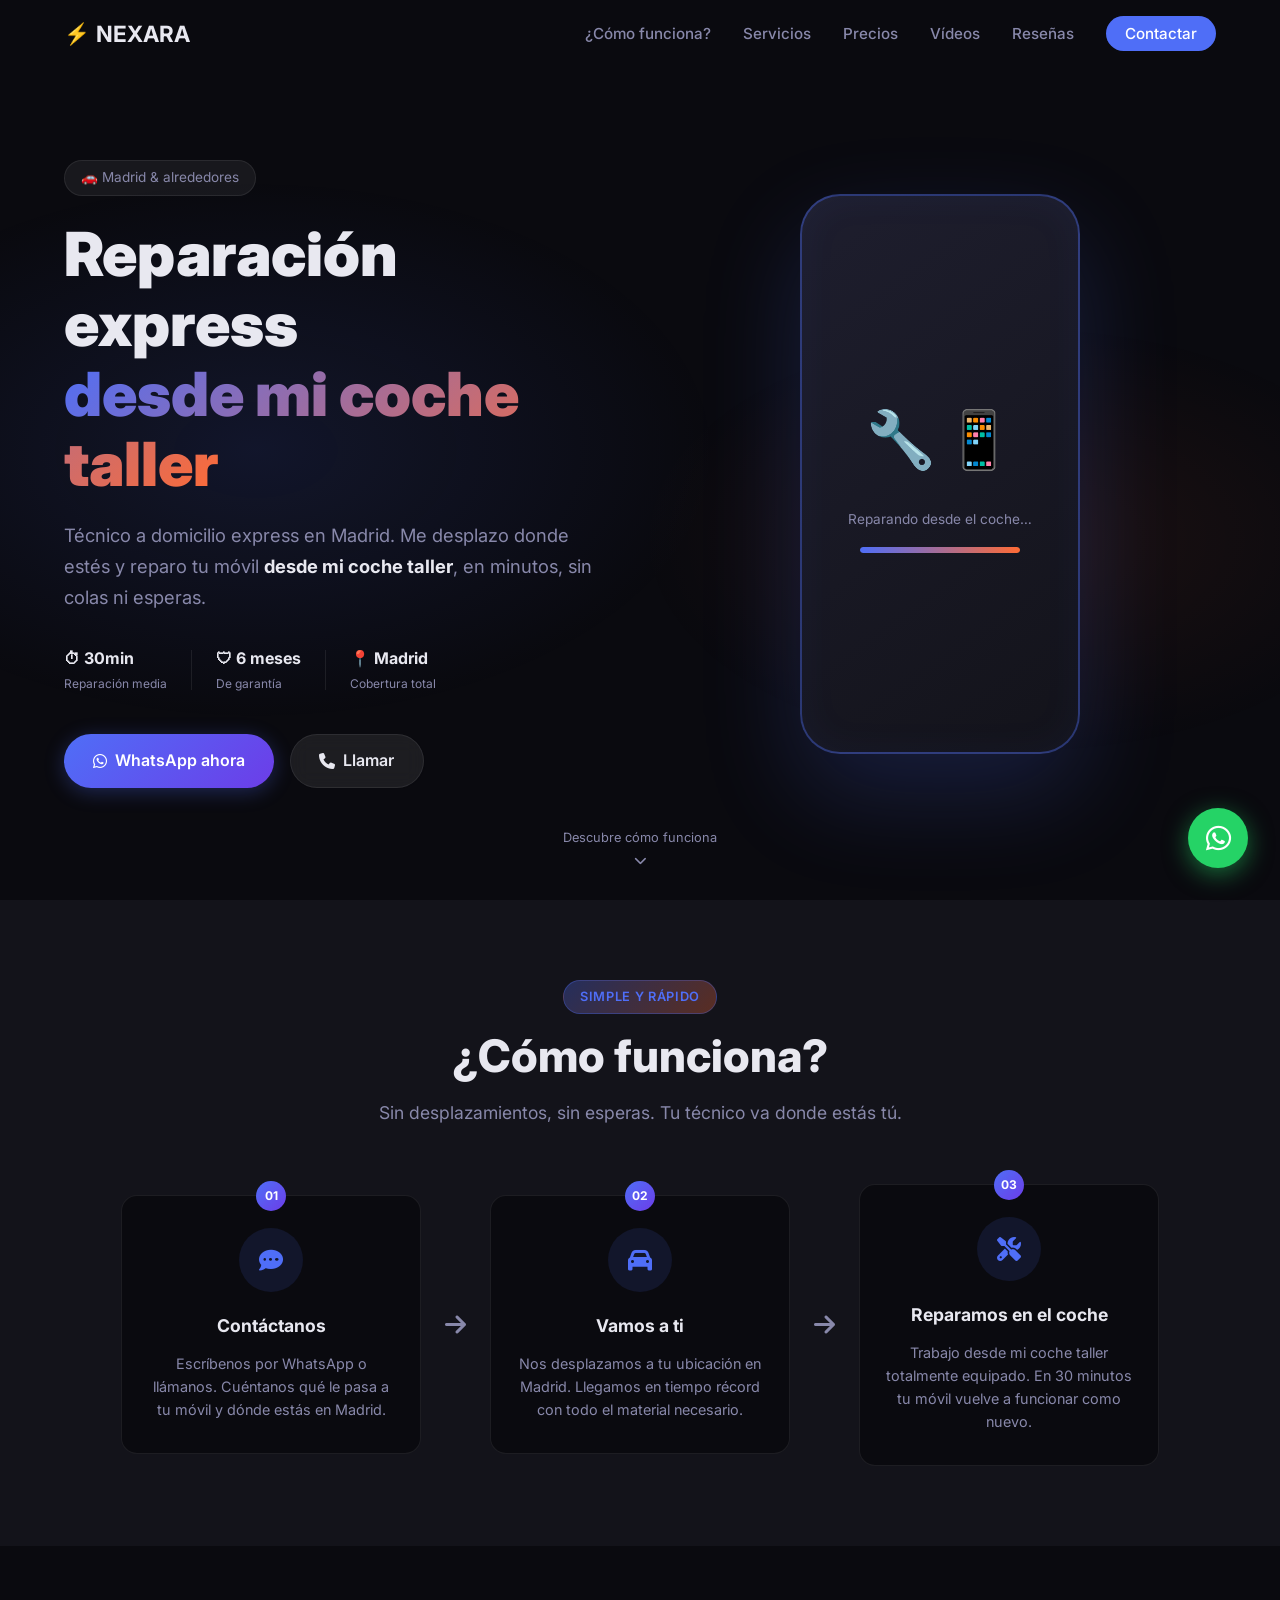
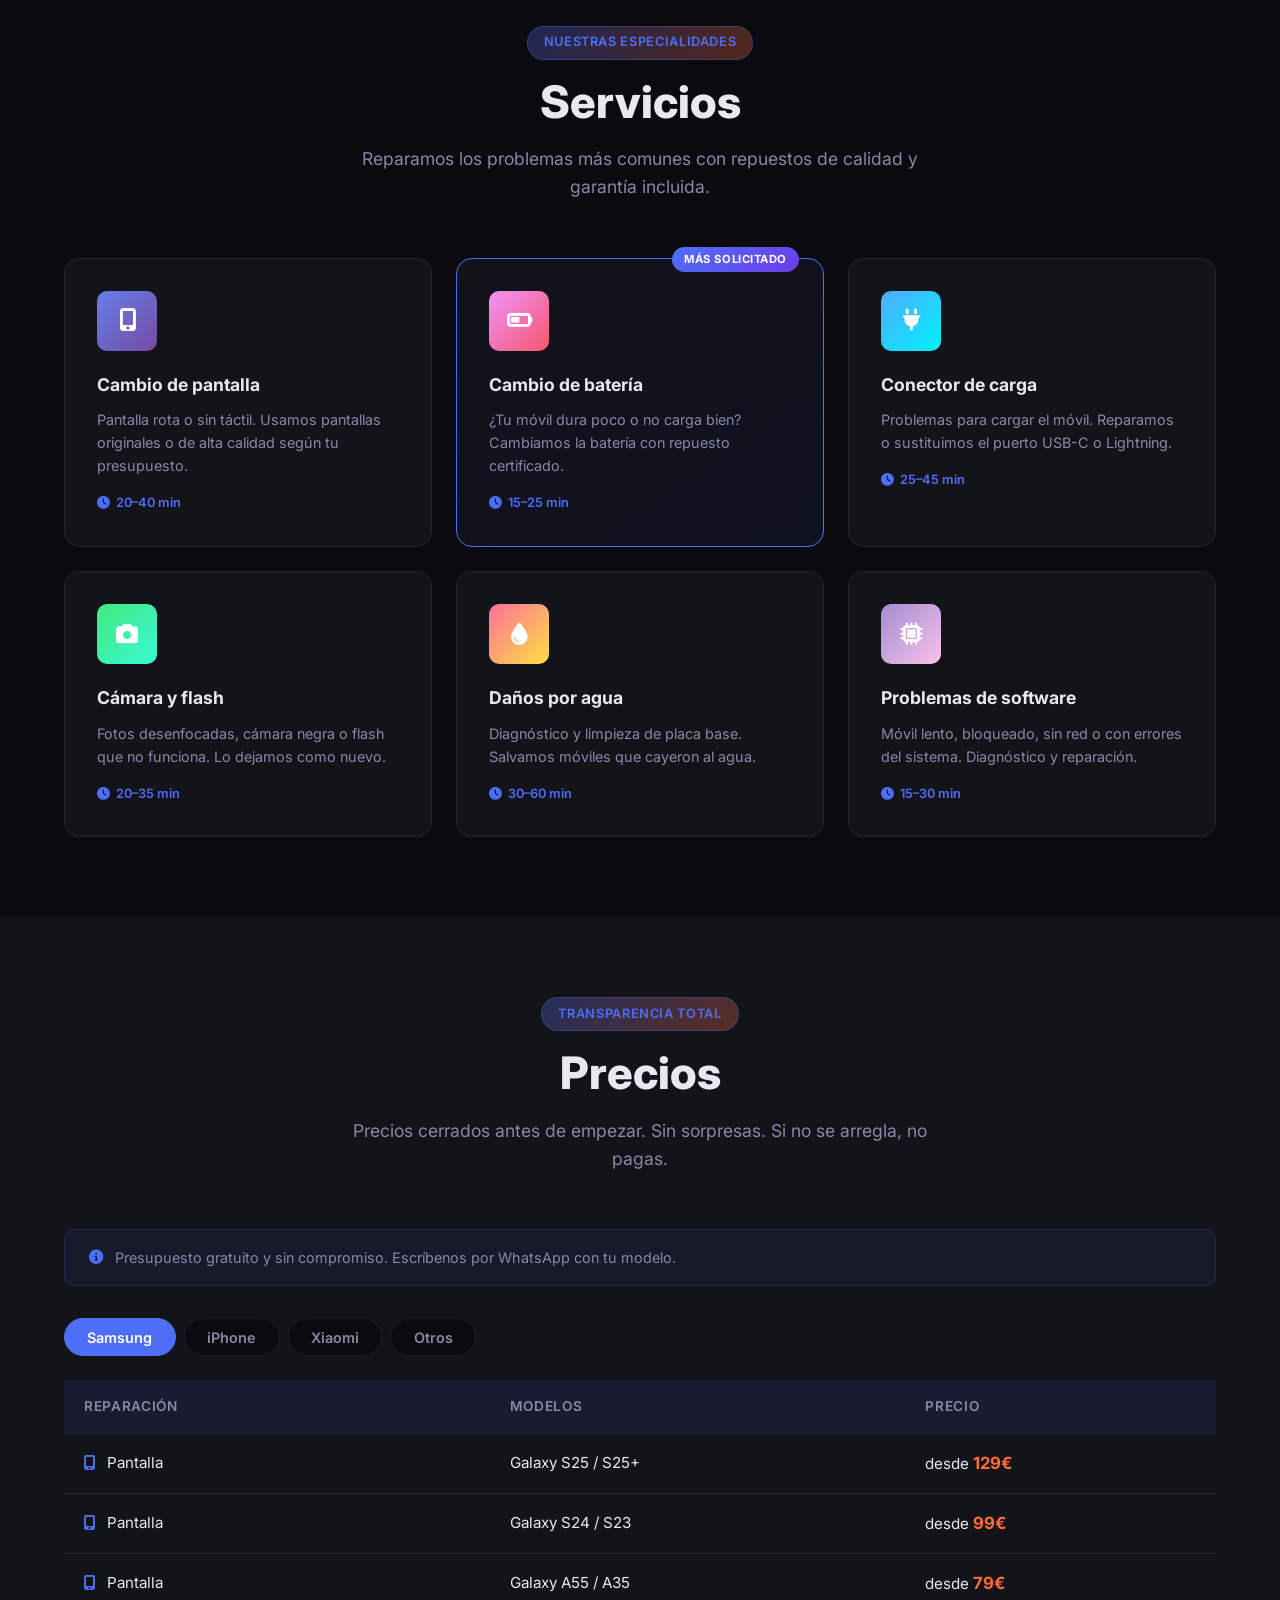
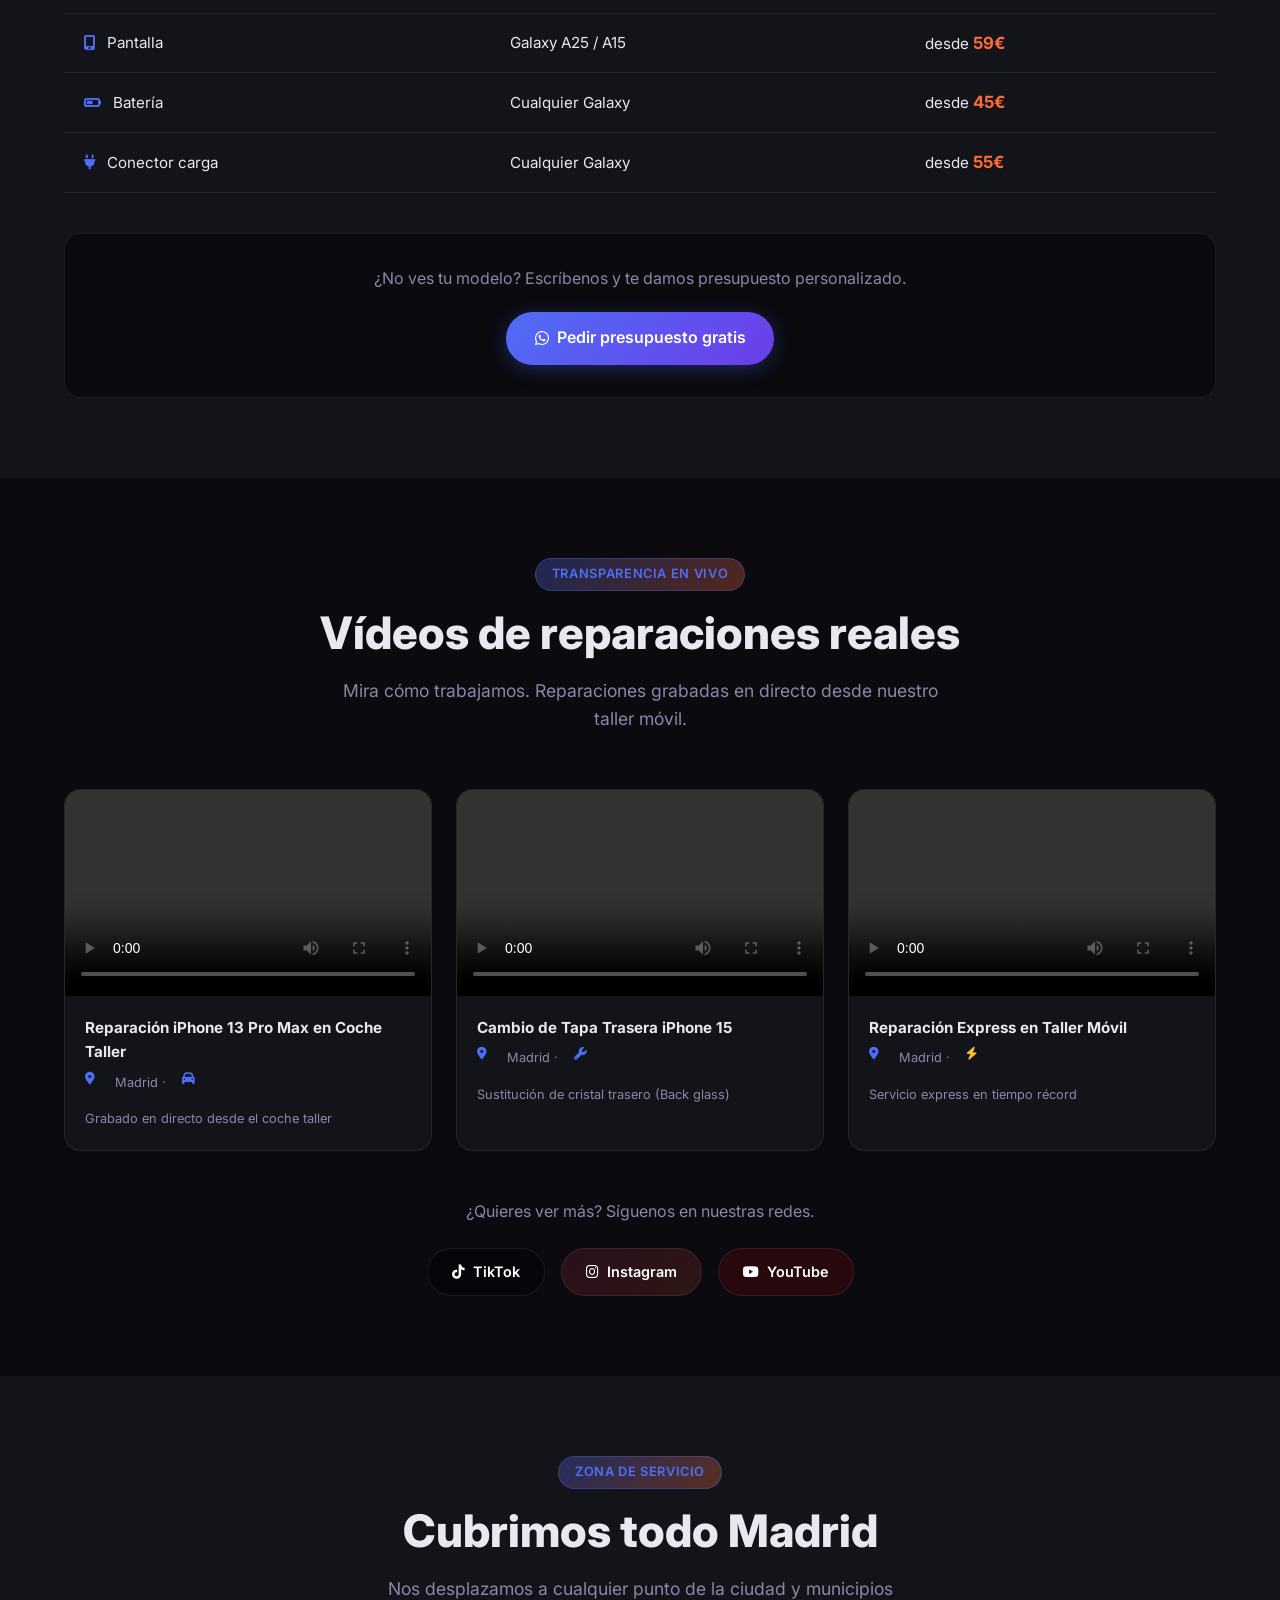
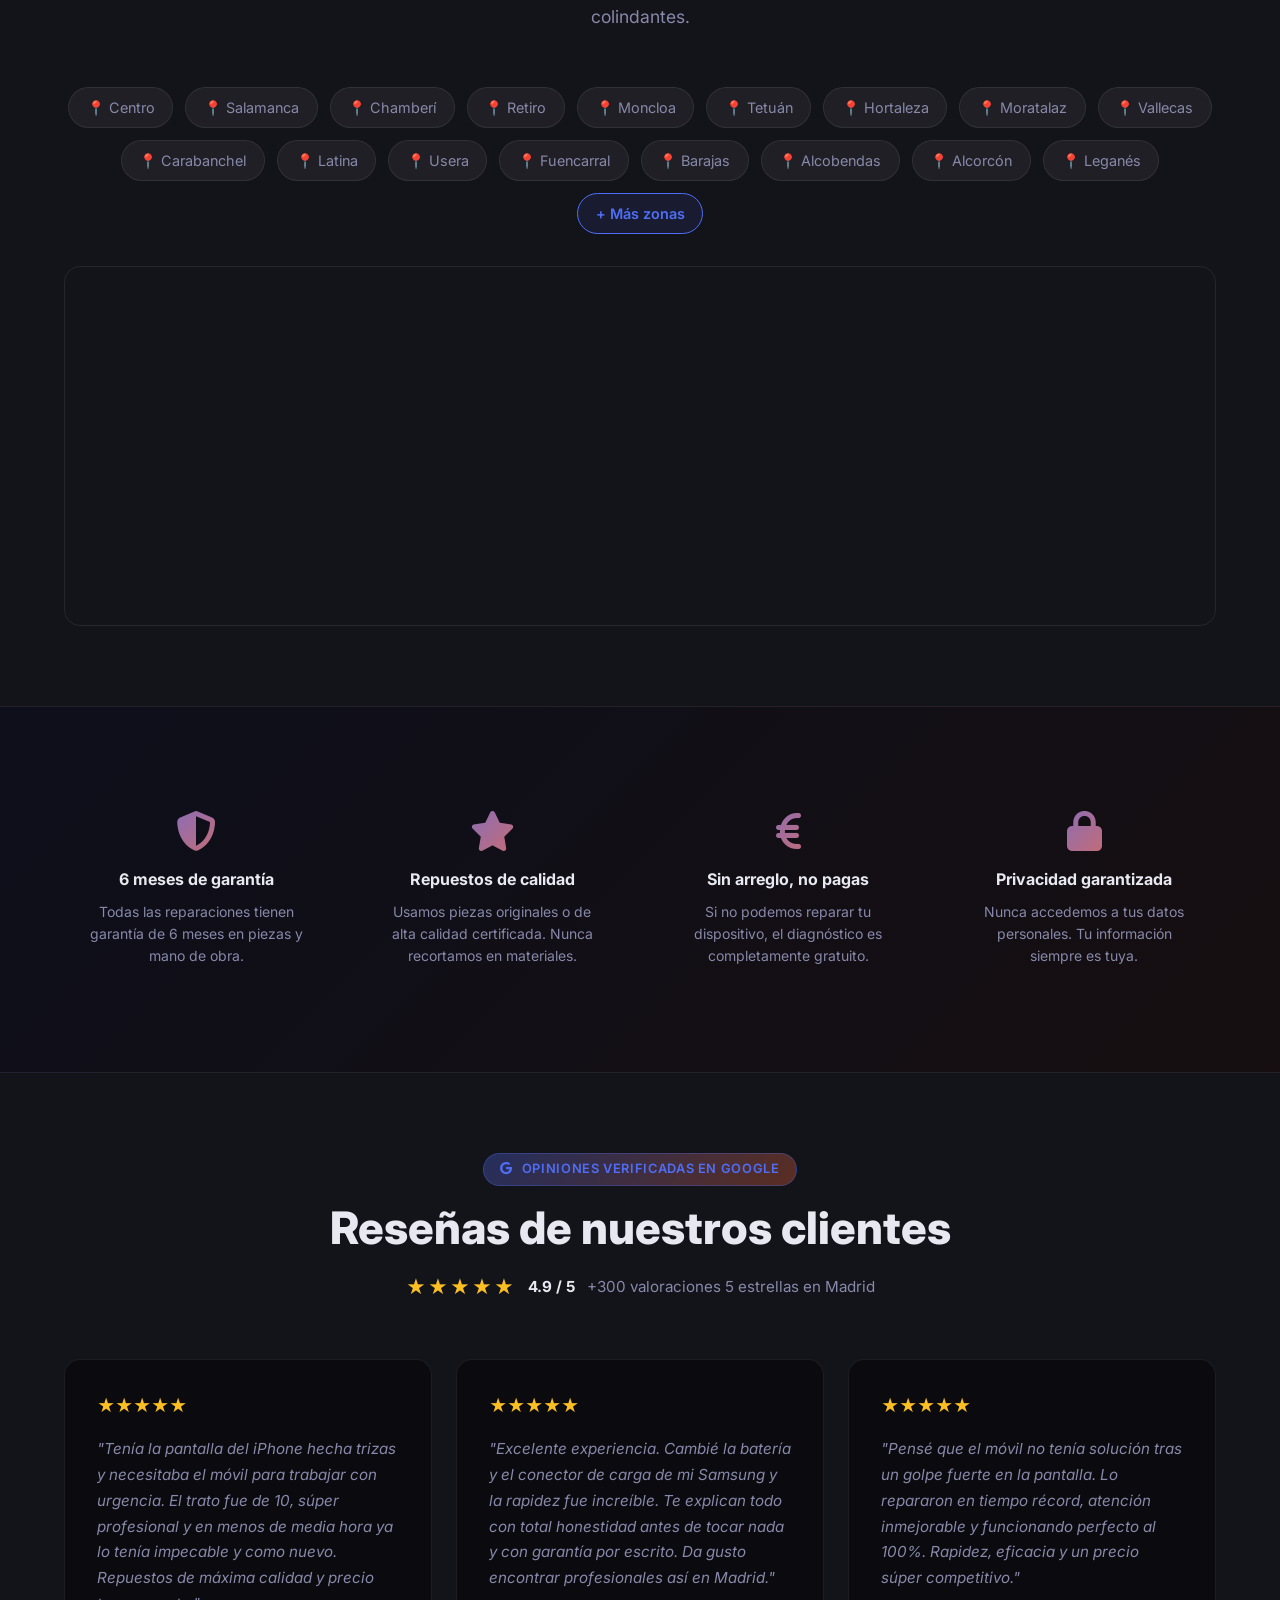
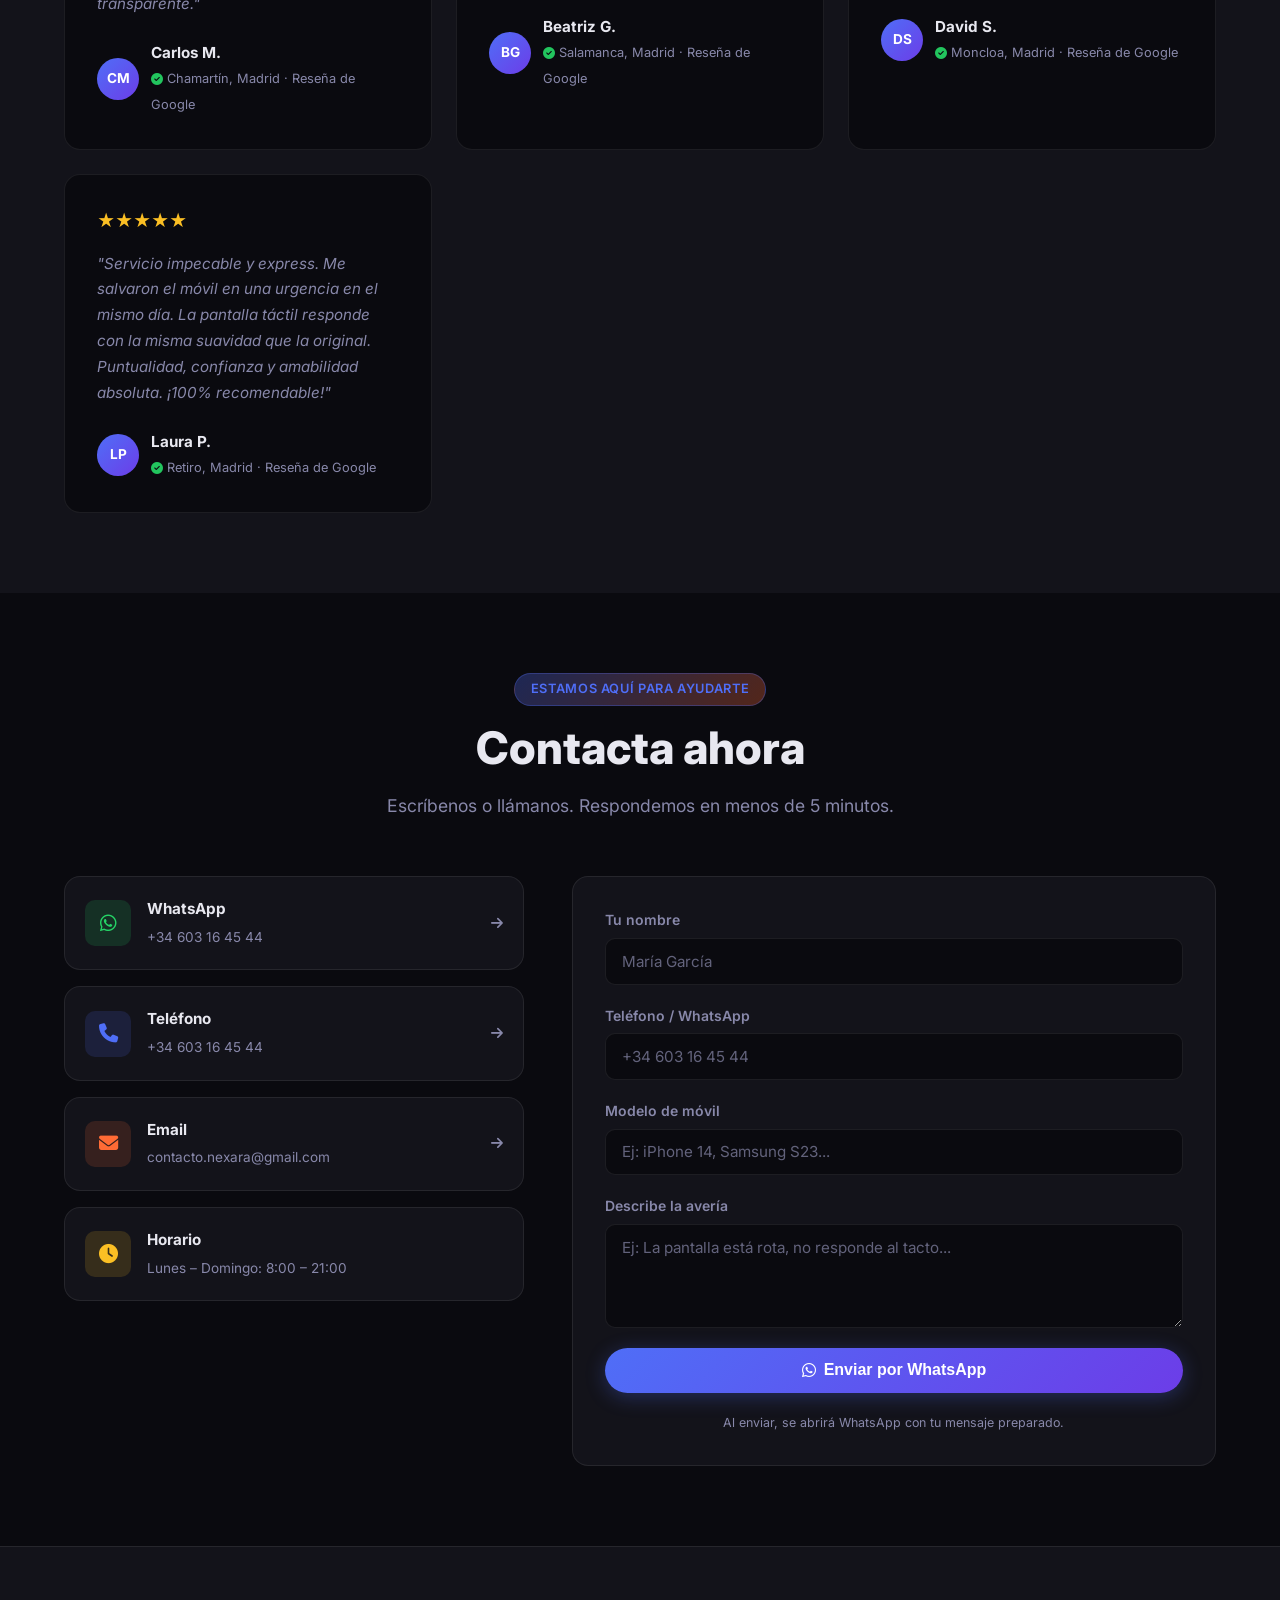
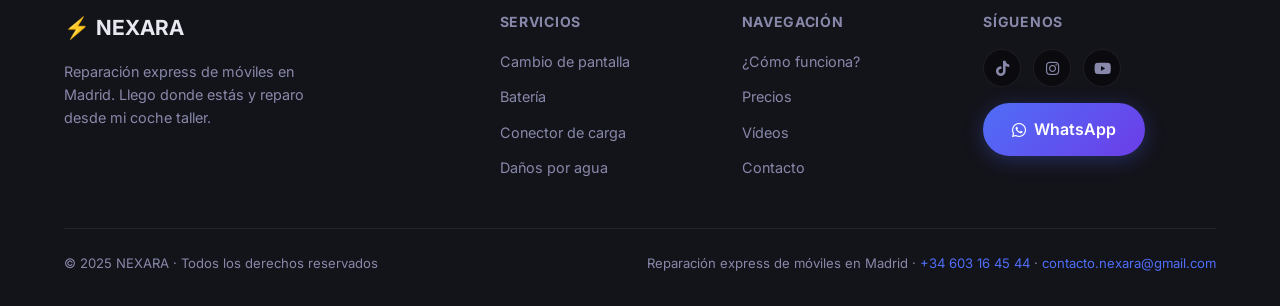
==== commit c360530a: "Actualizar número de contacto y WhatsApp a 603164544" ====
--- a/index.html
+++ b/index.html
@@ -65,10 +65,10 @@
         </div>
       </div>
       <div class="hero-buttons">
-        <a href="https://wa.me/34684402367?text=Hola!%20Necesito%20reparar%20mi%20movil" target="_blank" class="btn btn-primary">
+        <a href="https://wa.me/34603164544?text=Hola!%20Necesito%20reparar%20mi%20movil" target="_blank" class="btn btn-primary">
           <i class="fab fa-whatsapp"></i> WhatsApp ahora
         </a>
-        <a href="tel:+34684402367" class="btn btn-secondary">
+        <a href="tel:+34603164544" class="btn btn-secondary">
           <i class="fas fa-phone"></i> Llamar
         </a>
       </div>
@@ -260,7 +260,7 @@
       </div>
       <div class="prices-cta">
         <p>¿No ves tu modelo? Escríbenos y te damos presupuesto personalizado.</p>
-        <a href="https://wa.me/34684402367?text=Hola!%20Quiero%20presupuesto%20para%20mi%20movil" target="_blank" class="btn btn-primary">
+        <a href="https://wa.me/34603164544?text=Hola!%20Quiero%20presupuesto%20para%20mi%20movil" target="_blank" class="btn btn-primary">
           <i class="fab fa-whatsapp"></i> Pedir presupuesto gratis
         </a>
       </div>
@@ -469,14 +469,14 @@
       </div>
       <div class="contacto-grid">
         <div class="contacto-info">
-          <a href="https://wa.me/34684402367" target="_blank" class="contact-method whatsapp">
+          <a href="https://wa.me/34603164544" target="_blank" class="contact-method whatsapp">
             <div class="contact-icon"><i class="fab fa-whatsapp"></i></div>
-            <div><strong>WhatsApp</strong><span>+34 684 40 23 67</span></div>
+            <div><strong>WhatsApp</strong><span>+34 603 16 45 44</span></div>
             <i class="fas fa-arrow-right"></i>
           </a>
-          <a href="tel:+34684402367" class="contact-method phone">
+          <a href="tel:+34603164544" class="contact-method phone">
             <div class="contact-icon"><i class="fas fa-phone"></i></div>
-            <div><strong>Teléfono</strong><span>+34 684 40 23 67</span></div>
+            <div><strong>Teléfono</strong><span>+34 603 16 45 44</span></div>
             <i class="fas fa-arrow-right"></i>
           </a>
           <a href="mailto:contacto.nexara@gmail.com" class="contact-method email">
@@ -496,7 +496,7 @@
           </div>
           <div class="form-group">
             <label for="telefono">Teléfono / WhatsApp</label>
-            <input type="tel" id="telefono" name="telefono" placeholder="+34 684 40 23 67" required />
+            <input type="tel" id="telefono" name="telefono" placeholder="+34 603 16 45 44" required />
           </div>
           <div class="form-group">
             <label for="movil">Modelo de móvil</label>
@@ -551,20 +551,20 @@
             <a href="#" aria-label="Instagram"><i class="fab fa-instagram"></i></a>
             <a href="#" aria-label="YouTube"><i class="fab fa-youtube"></i></a>
           </div>
-          <a href="https://wa.me/34684402367" target="_blank" class="btn btn-primary" style="margin-top: 1rem;">
+          <a href="https://wa.me/34603164544" target="_blank" class="btn btn-primary" style="margin-top: 1rem;">
             <i class="fab fa-whatsapp"></i> WhatsApp
           </a>
         </div>
       </div>
       <div class="footer-bottom">
         <p>© 2025 NEXARA · Todos los derechos reservados</p>
-        <p>Reparación express de móviles en Madrid · <a href="tel:+34684402367">+34 684 40 23 67</a> · <a href="mailto:contacto.nexara@gmail.com">contacto.nexara@gmail.com</a></p>
+        <p>Reparación express de móviles en Madrid · <a href="tel:+34603164544">+34 603 16 45 44</a> · <a href="mailto:contacto.nexara@gmail.com">contacto.nexara@gmail.com</a></p>
       </div>
     </div>
   </footer>
 
   <!-- WhatsApp Flotante -->
-  <a href="https://wa.me/34684402367?text=Hola!%20Necesito%20reparar%20mi%20movil" target="_blank" class="whatsapp-fab" aria-label="WhatsApp">
+  <a href="https://wa.me/34603164544?text=Hola!%20Necesito%20reparar%20mi%20movil" target="_blank" class="whatsapp-fab" aria-label="WhatsApp">
     <i class="fab fa-whatsapp"></i>
     <span class="fab-tooltip">¡Escríbenos!</span>
   </a>
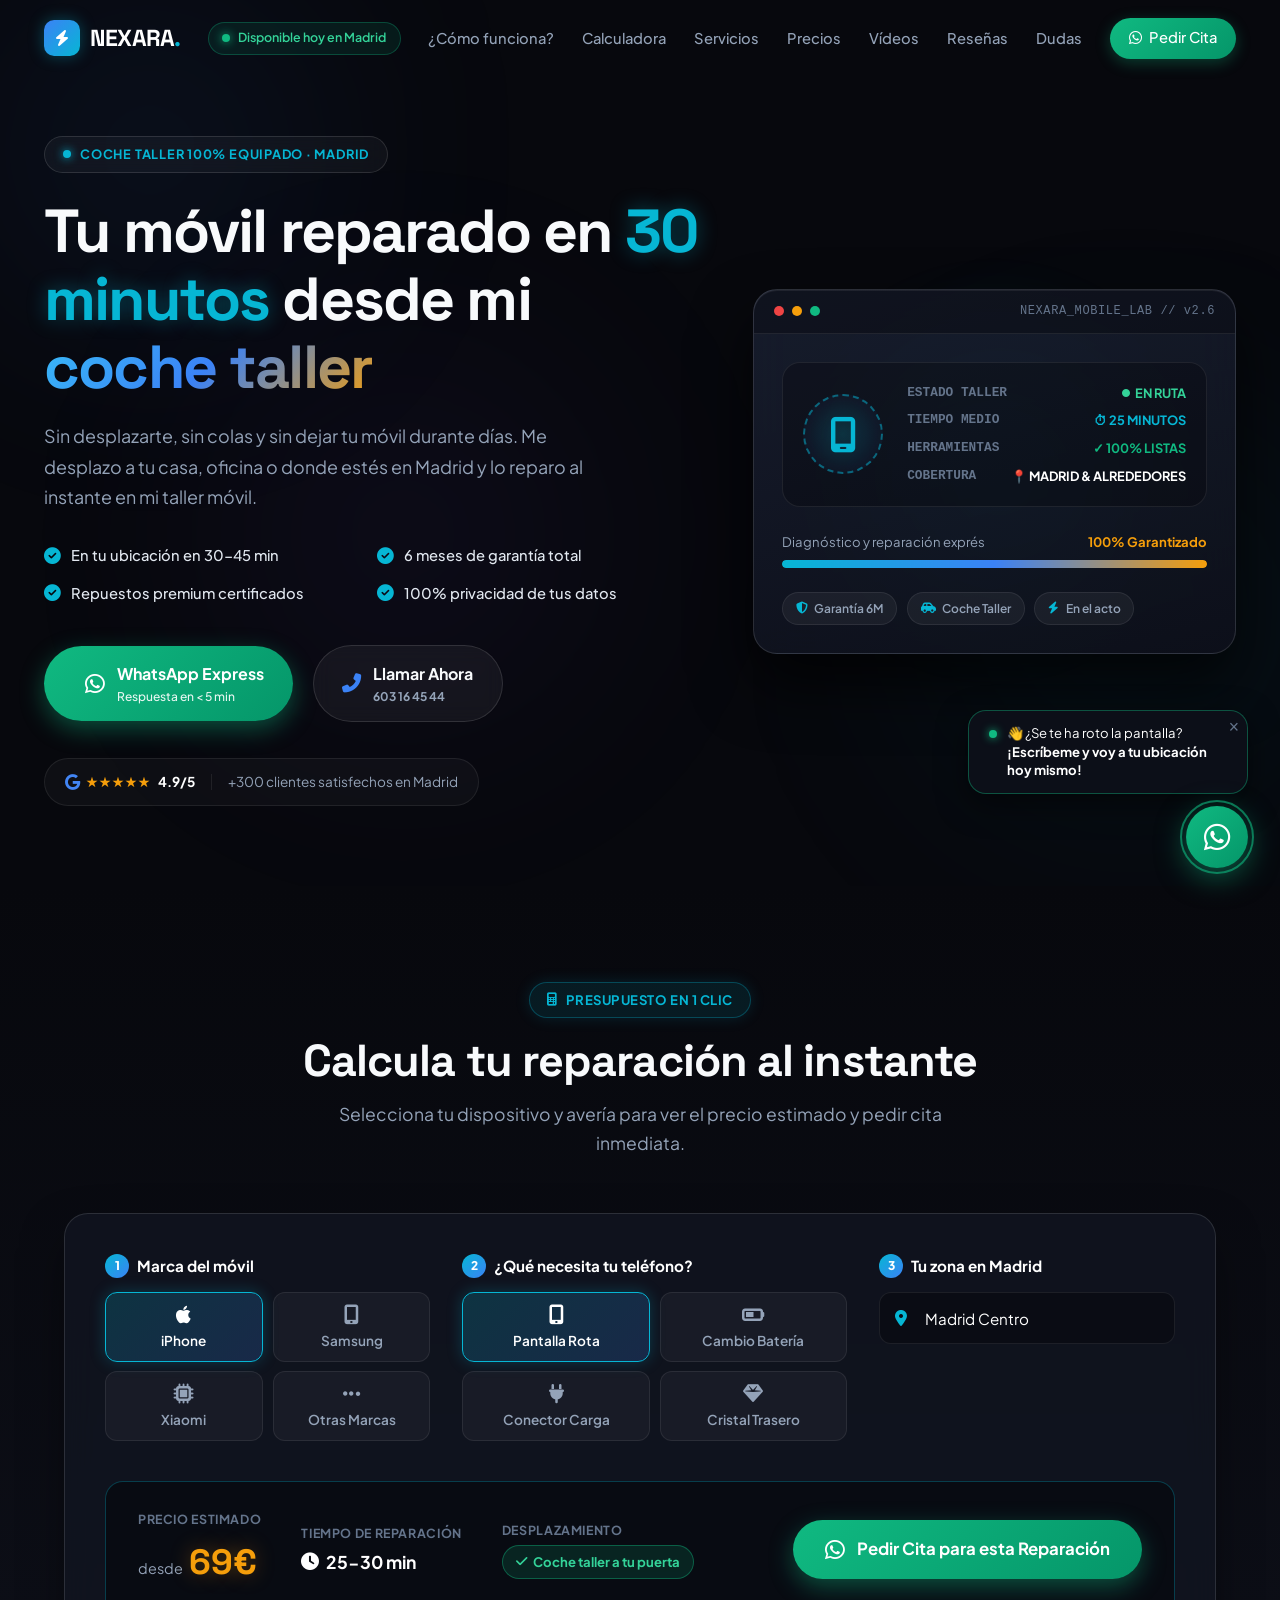
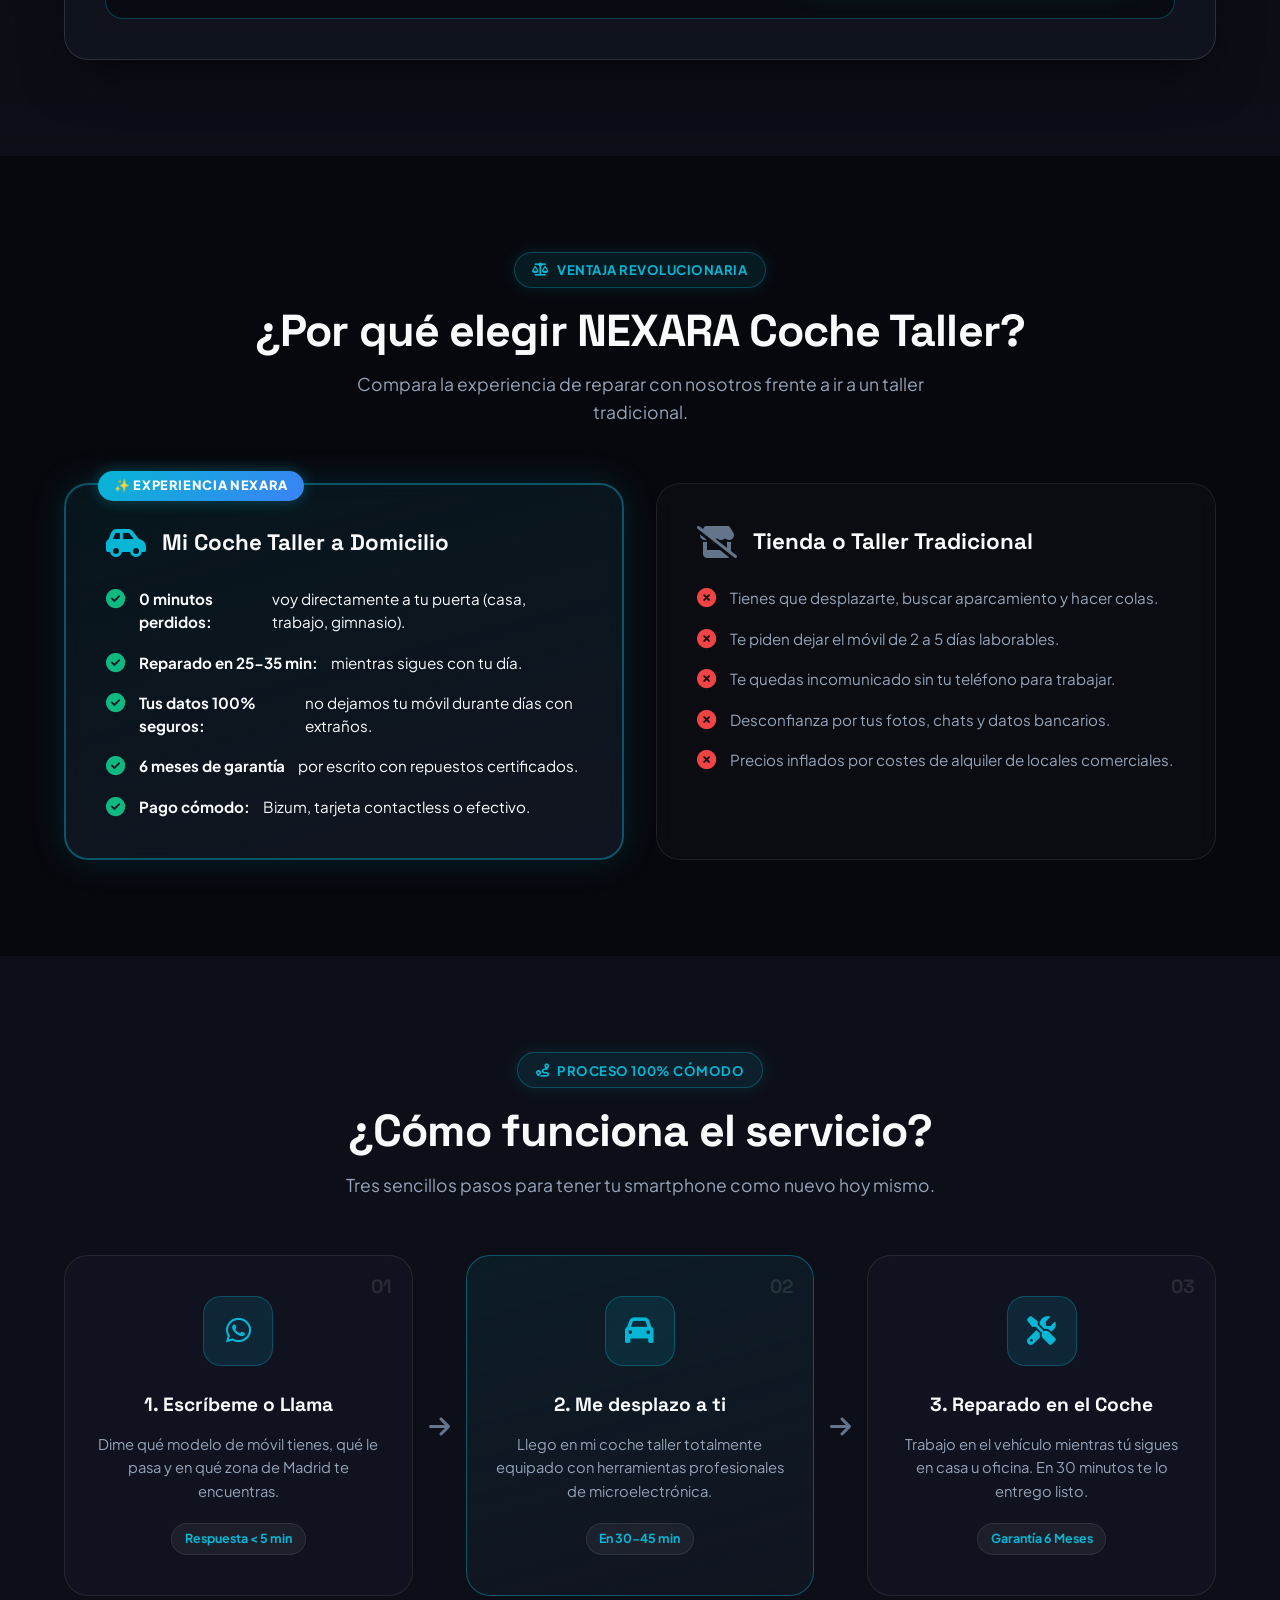
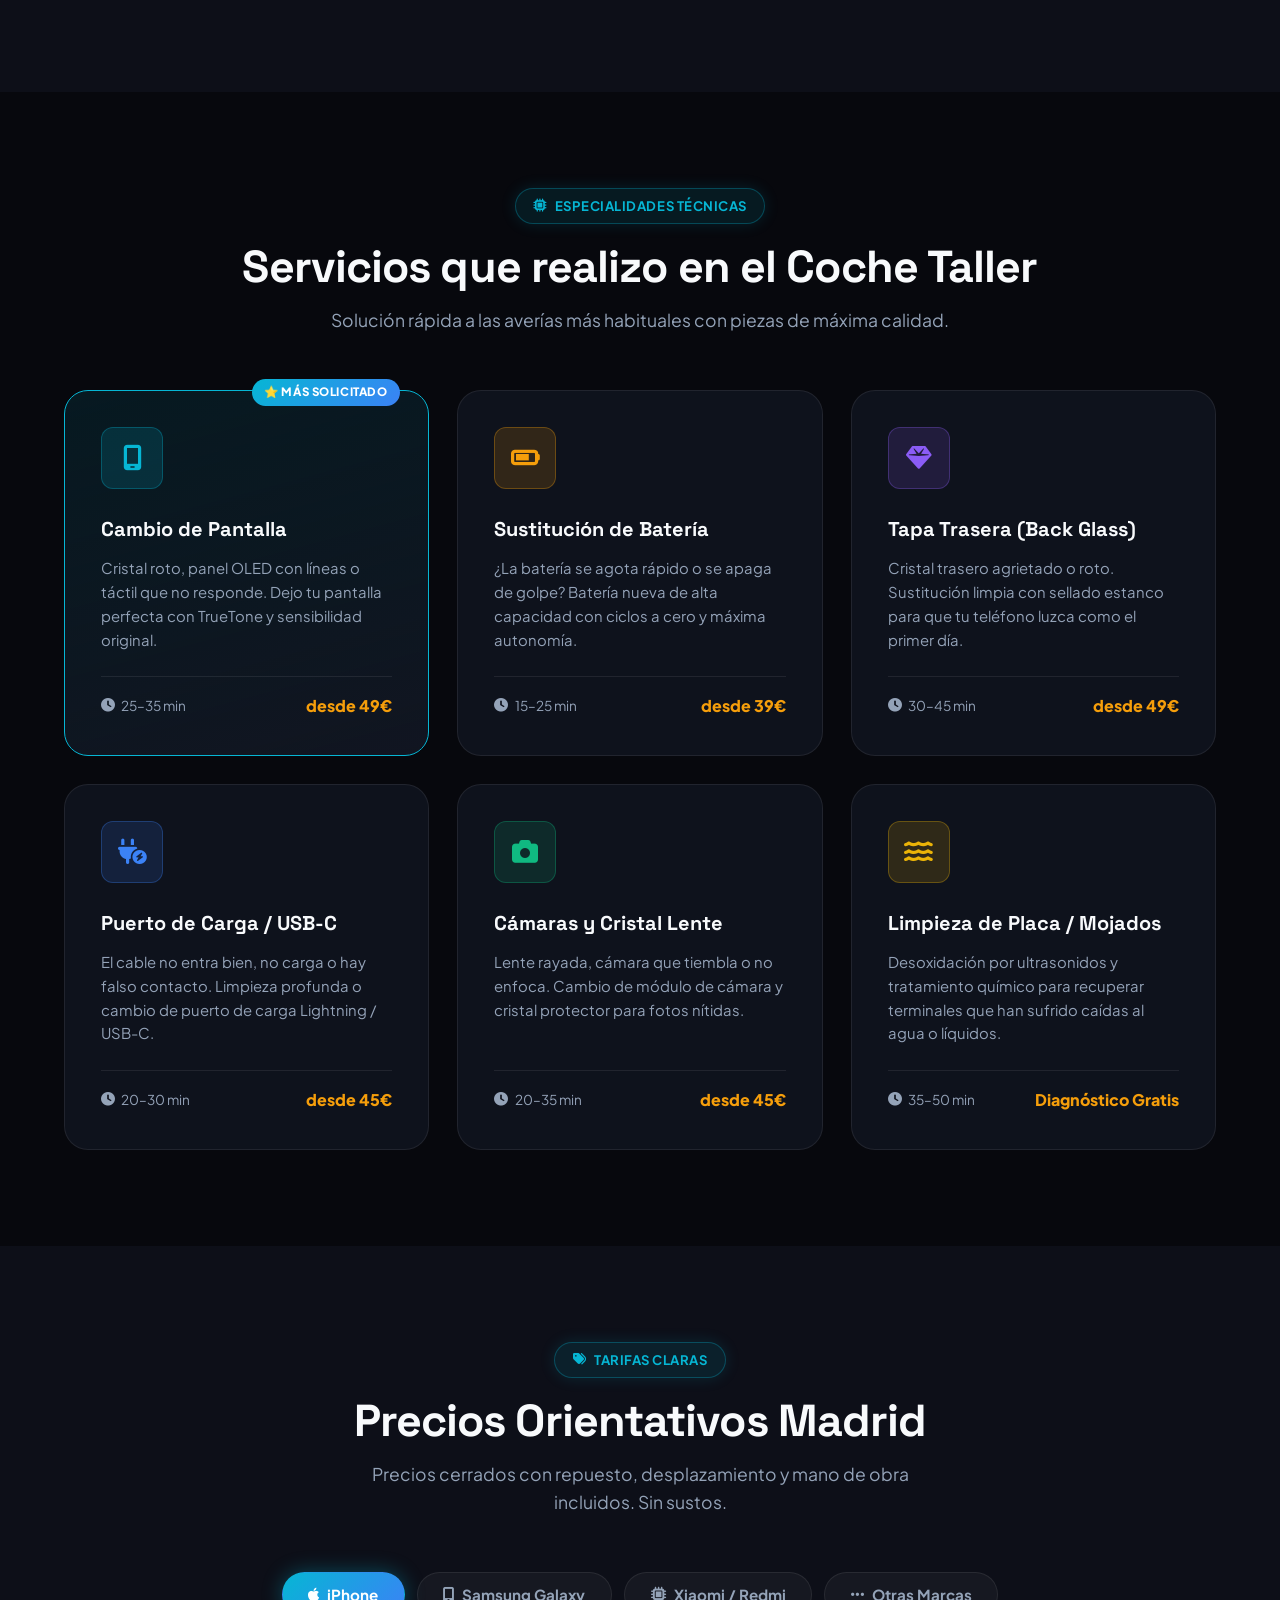
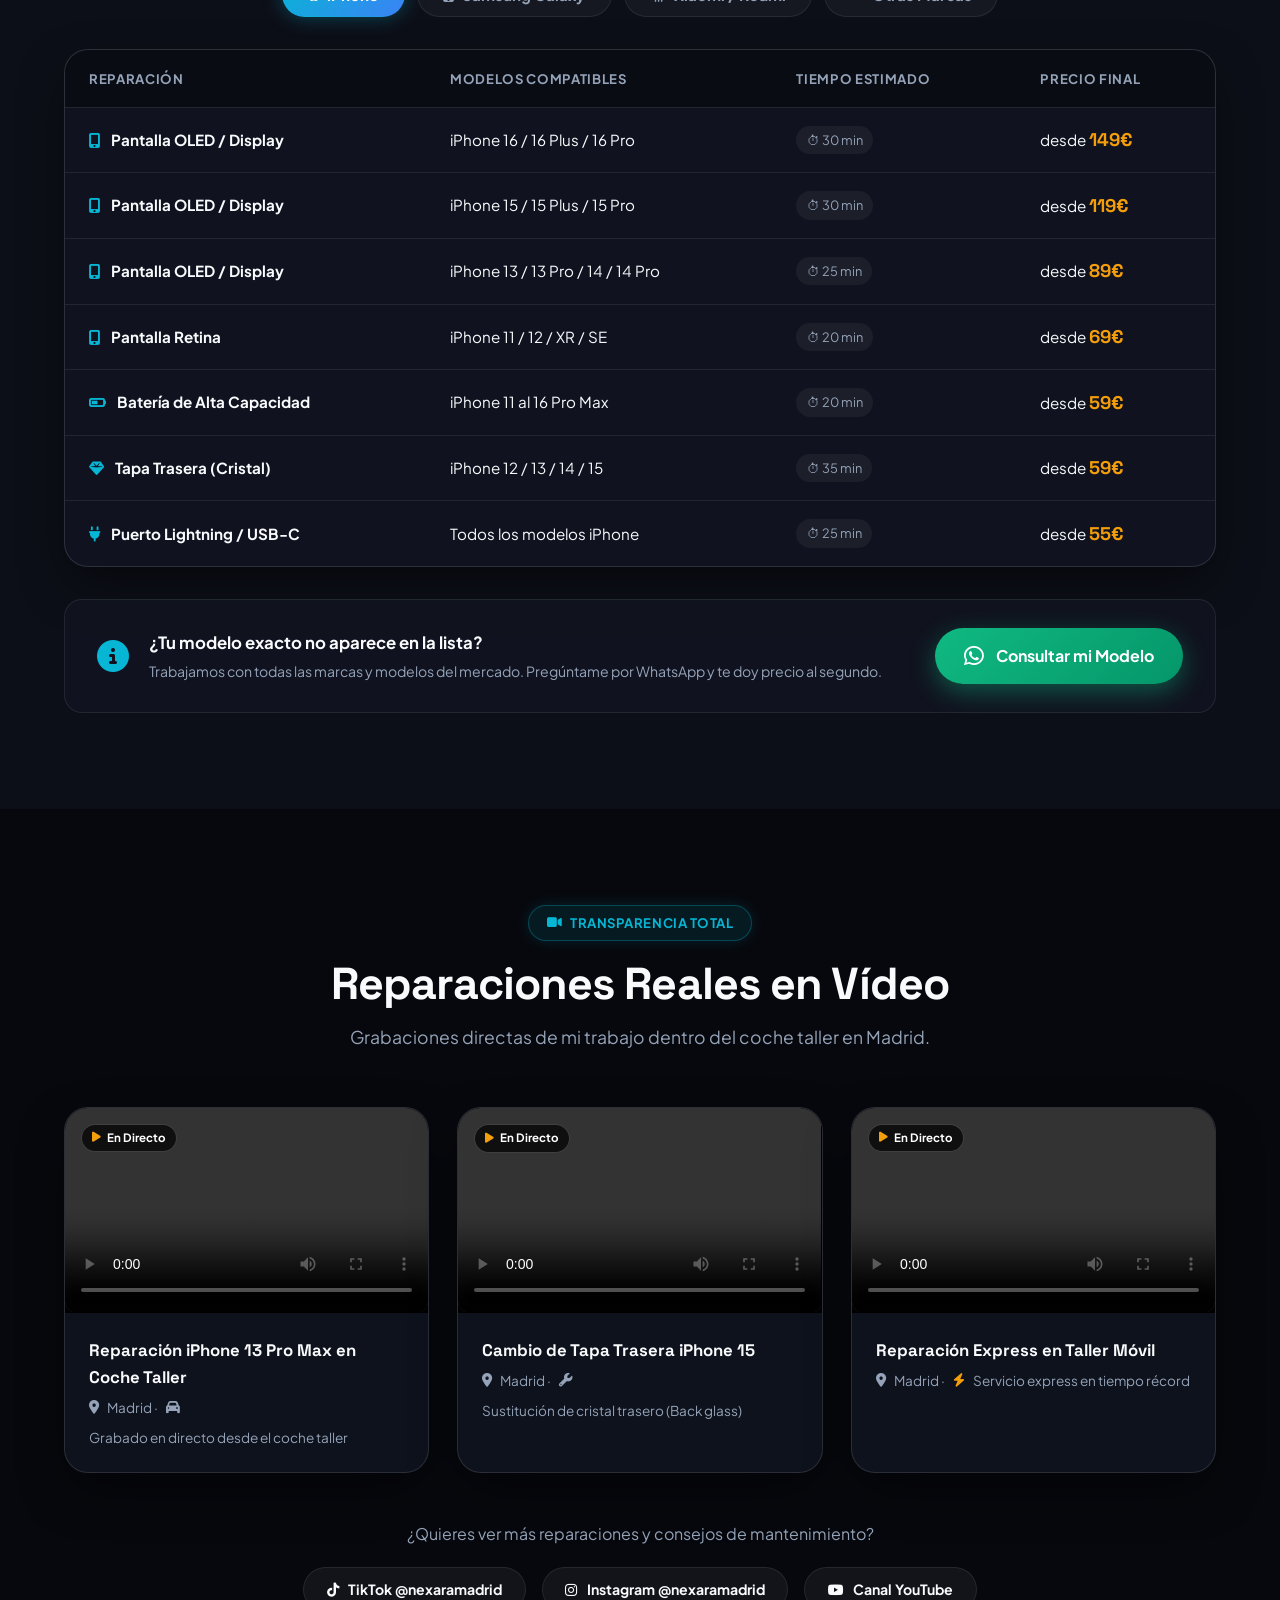
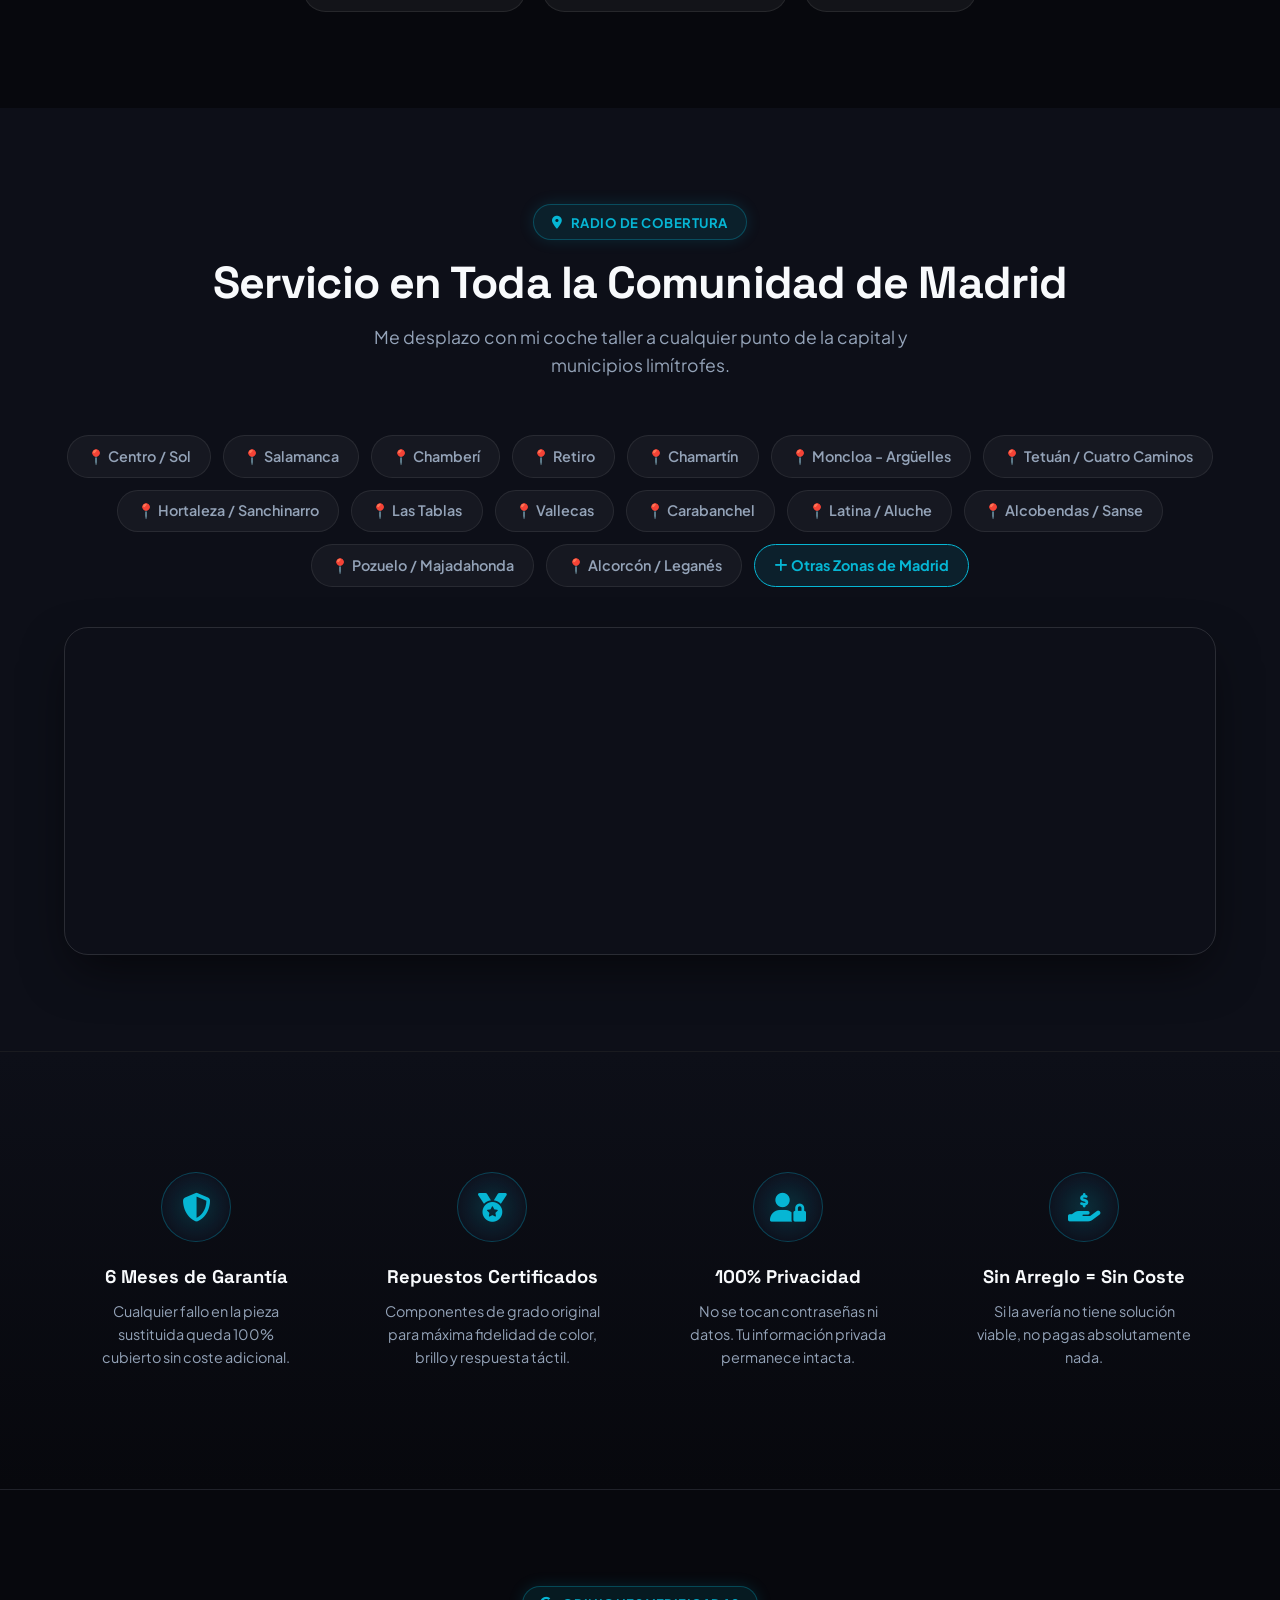
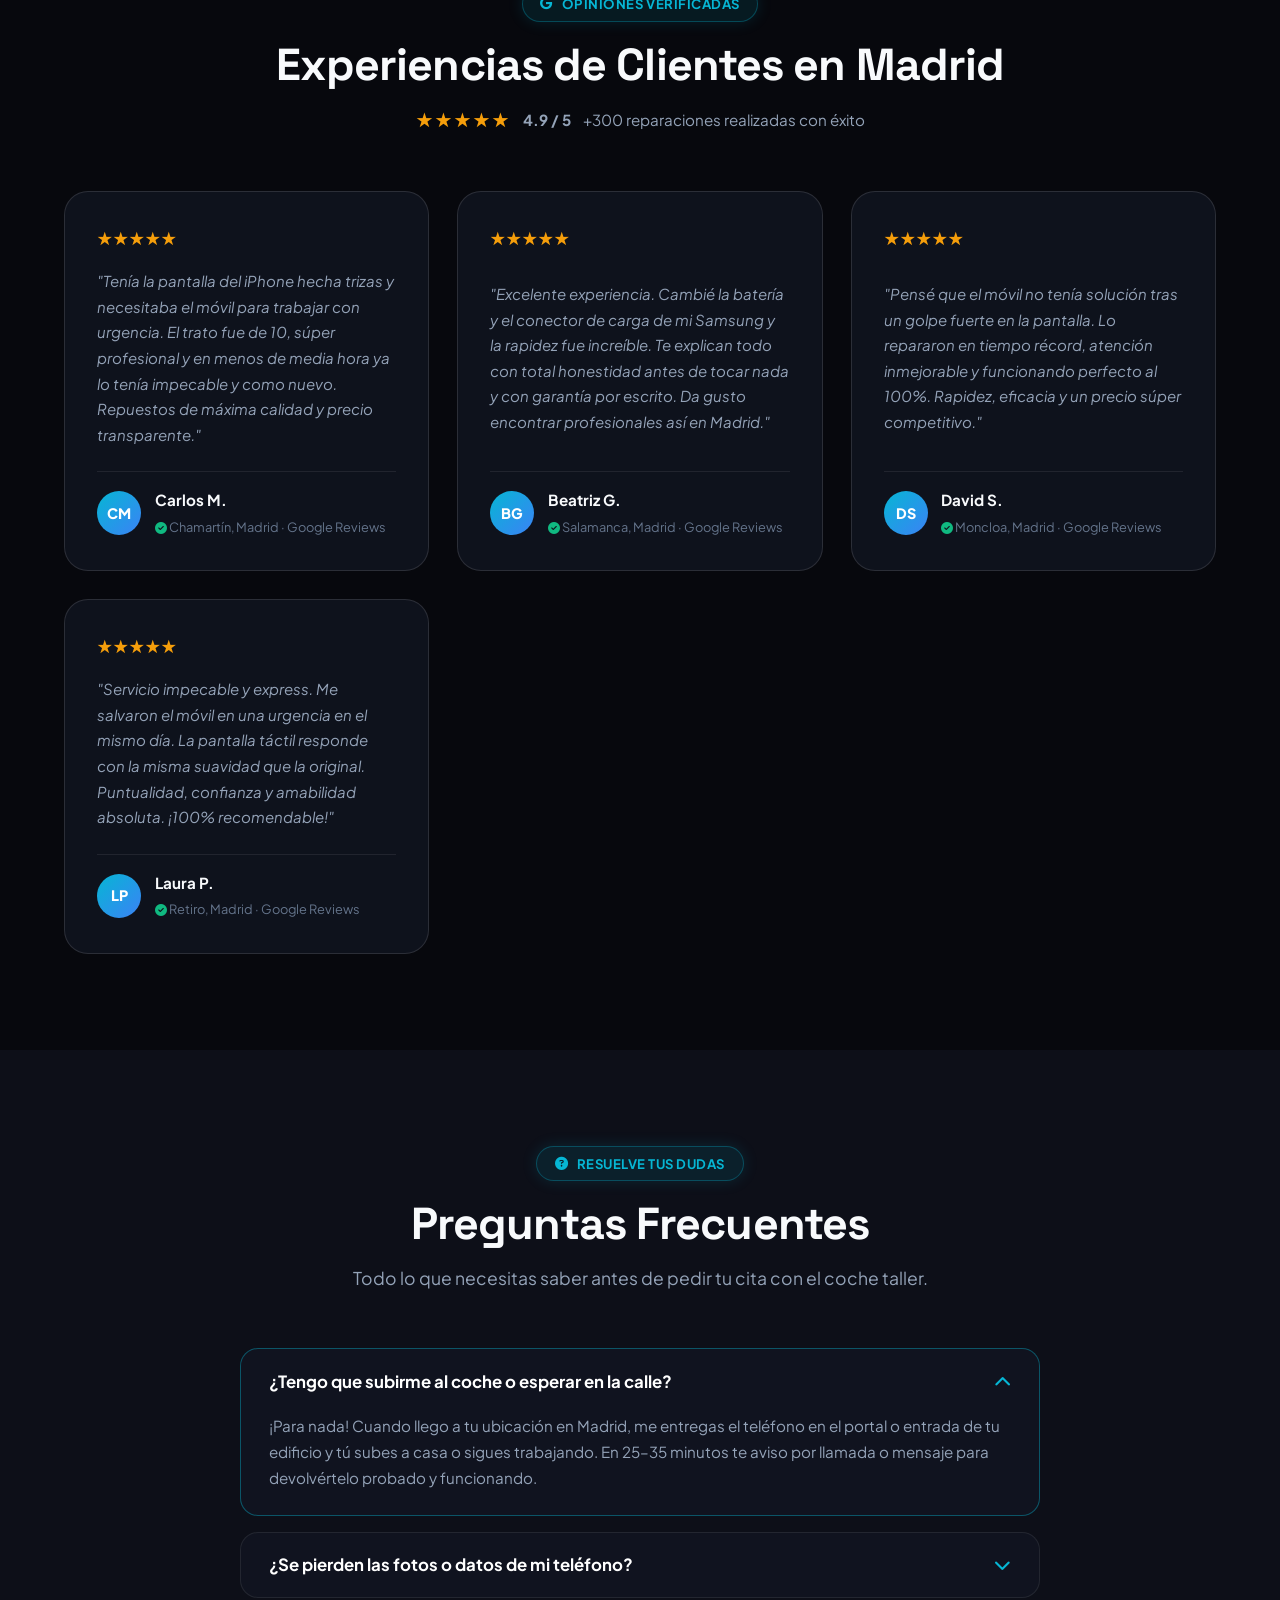
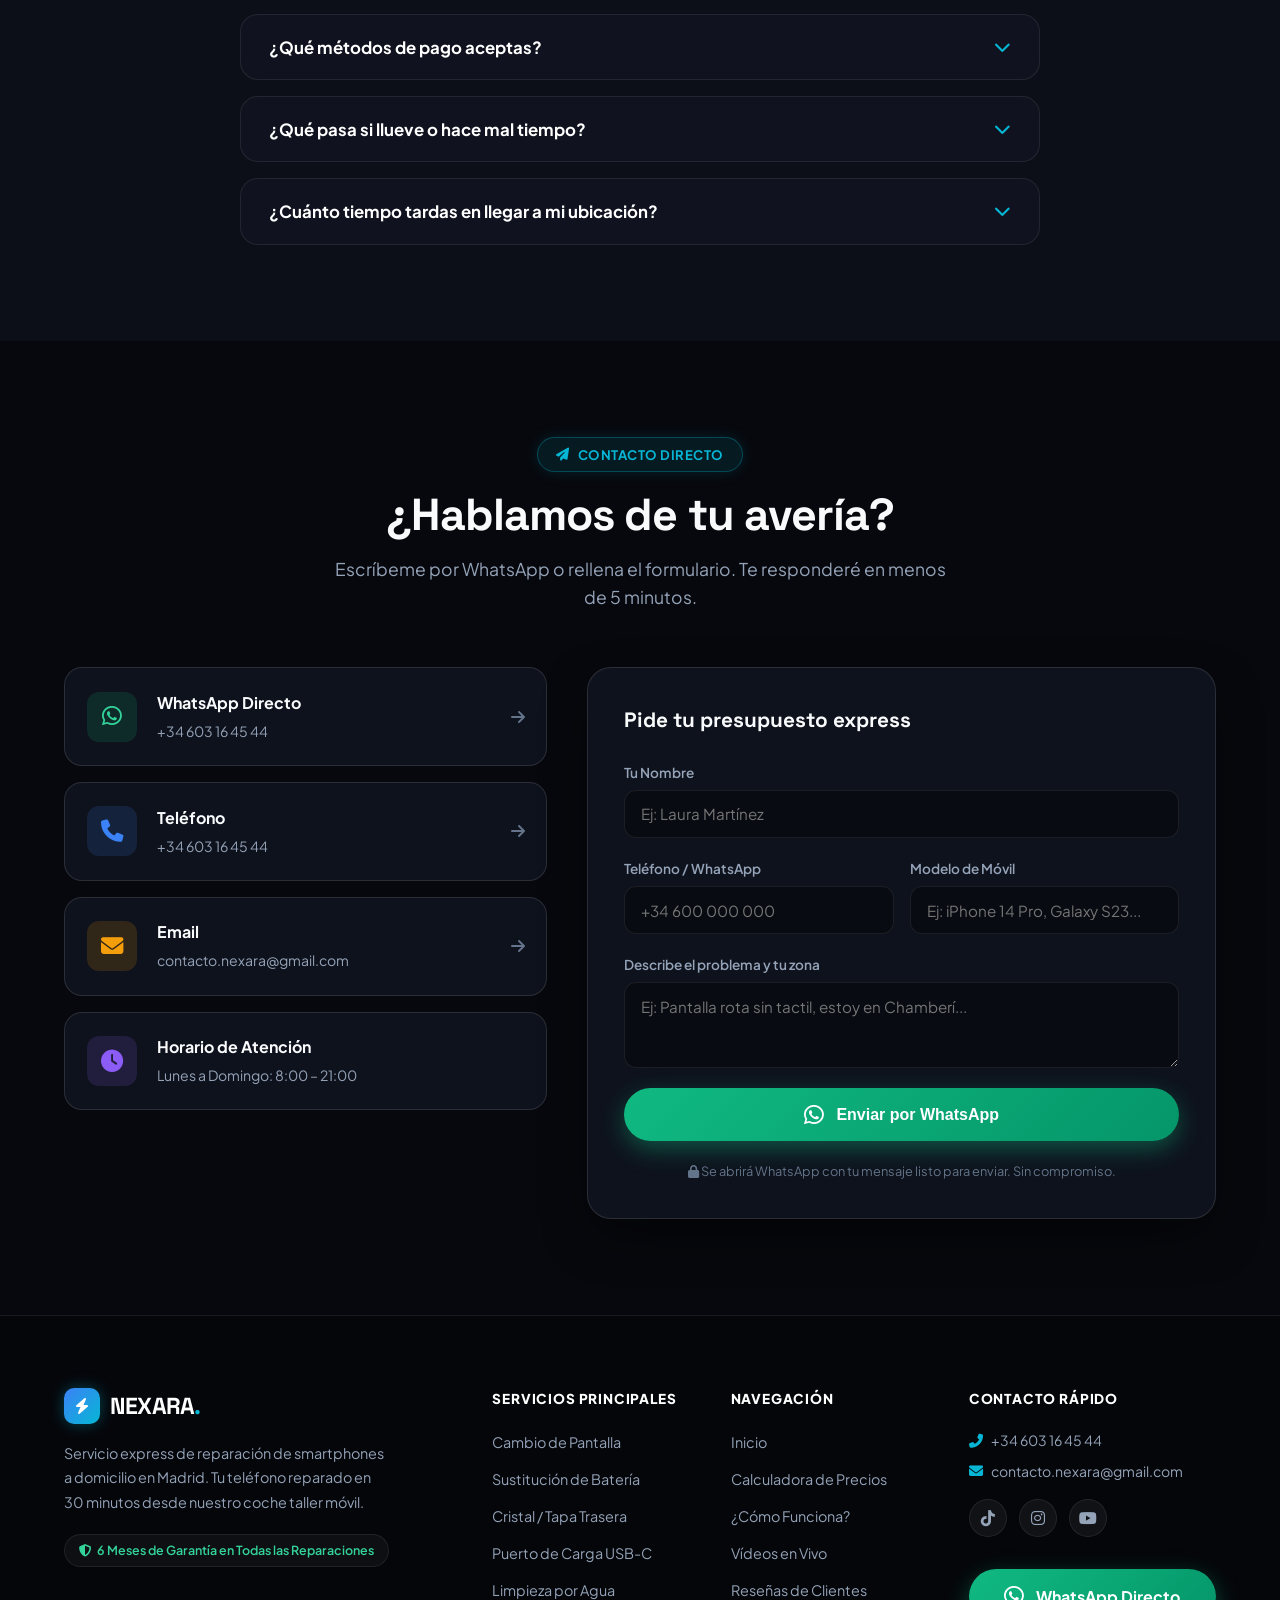
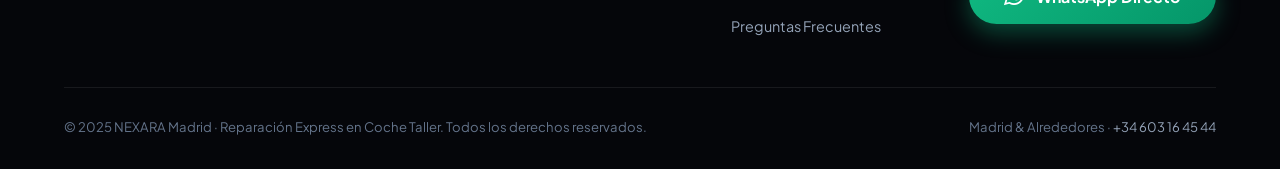
==== commit 3981c5e9: "Rediseño visual completo 2.0: estética cyberpunk glassmorphism, calculadora interactiva y animación " ====
--- a/index.html
+++ b/index.html
@@ -3,91 +3,347 @@
 <head>
   <meta charset="UTF-8" />
   <meta name="viewport" content="width=device-width, initial-scale=1.0" />
-  <title>NEXARA Madrid — Reparación de Móviles Express en tu Coche</title>
-  <meta name="description" content="Reparamos tu móvil desde nuestro taller móvil, donde tú estés, en Madrid. Servicio express a domicilio. Pantallas, baterías y más. ¡Sin desplazamientos!" />
-  <meta name="keywords" content="reparación móvil Madrid, cambio pantalla domicilio Madrid, técnico móvil a domicilio Madrid, reparación express móvil Madrid" />
-  <meta property="og:title" content="NEXARA — Reparación en tu Coche" />
-  <meta property="og:description" content="Tu técnico llega donde estás y repara tu móvil en el coche, en minutos." />
+  <title>NEXARA Madrid — Reparación de Móviles Express en Coche Taller</title>
+  <meta name="description" content="Reparación express de móviles a domicilio en Madrid. Me desplazo a tu ubicación y reparo tu teléfono en 30 min dentro de mi coche taller equipado." />
+  <meta name="keywords" content="reparación móvil Madrid, cambio pantalla domicilio Madrid, técnico móvil a domicilio Madrid, reparación express móvil Madrid, coche taller moviles" />
+  
+  <!-- Open Graph -->
+  <meta property="og:title" content="NEXARA Madrid — Reparación Express en Coche Taller" />
+  <meta property="og:description" content="Técnico a domicilio en Madrid. Llego donde estés y reparo tu pantalla o batería en 30 minutos desde mi coche taller." />
   <meta property="og:type" content="website" />
+  <meta property="og:url" content="https://borja-jpg.github.io/Borja-jpg/" />
+  
+  <!-- Fonts -->
   <link rel="preconnect" href="https://fonts.googleapis.com" />
   <link rel="preconnect" href="https://fonts.gstatic.com" crossorigin />
-  <link href="https://fonts.googleapis.com/css2?family=Inter:wght@300;400;500;600;700;800;900&display=swap" rel="stylesheet" />
+  <link href="https://fonts.googleapis.com/css2?family=Plus+Jakarta+Sans:wght@400;500;600;700;800&family=Space+Grotesk:wght@600;700&display=swap" rel="stylesheet" />
+  
+  <!-- Icons -->
   <link rel="stylesheet" href="https://cdnjs.cloudflare.com/ajax/libs/font-awesome/6.5.0/css/all.min.css" />
+  
+  <!-- Custom Styles -->
   <link rel="stylesheet" href="css/styles.css" />
 </head>
 <body>
+
+  <!-- Ambient Light Orbs -->
+  <div class="ambient-glow glow-1"></div>
+  <div class="ambient-glow glow-2"></div>
+  <div class="ambient-glow glow-3"></div>
 
   <!-- NAVBAR -->
   <nav class="navbar" id="navbar">
     <div class="nav-container">
       <a href="#inicio" class="nav-logo">
-        <span class="logo-icon">⚡</span>
-        <span><strong>NEXARA</strong></span>
+        <div class="logo-badge">
+          <i class="fas fa-bolt"></i>
+        </div>
+        <span class="logo-title">NEXARA<span class="logo-dot">.</span></span>
       </a>
+
+      <div class="nav-status-pill">
+        <span class="live-pulse"></span>
+        <span class="status-text">Disponible hoy en Madrid</span>
+      </div>
+
       <ul class="nav-links" id="navLinks">
         <li><a href="#como-funciona">¿Cómo funciona?</a></li>
+        <li><a href="#calculadora">Calculadora</a></li>
         <li><a href="#servicios">Servicios</a></li>
         <li><a href="#precios">Precios</a></li>
         <li><a href="#videos">Vídeos</a></li>
         <li><a href="#resenas">Reseñas</a></li>
-        <li><a href="#contacto" class="nav-cta">Contactar</a></li>
+        <li><a href="#faq">Dudas</a></li>
+        <li>
+          <a href="https://wa.me/34603164544?text=Hola!%20Necesito%20reparar%20mi%20m%C3%B3vil" target="_blank" class="nav-cta-btn">
+            <i class="fab fa-whatsapp"></i> <span>Pedir Cita</span>
+          </a>
+        </li>
       </ul>
-      <button class="hamburger" id="hamburger" aria-label="Menú">
+
+      <button class="hamburger" id="hamburger" aria-label="Abrir menú de navegación">
         <span></span><span></span><span></span>
       </button>
     </div>
   </nav>
 
-  <!-- HERO -->
+  <!-- HERO SECTION -->
   <section class="hero" id="inicio">
-    <div class="hero-bg"></div>
-    <div class="hero-content">
-      <div class="hero-badge">🚗 Madrid &amp; alrededores</div>
-      <h1>Reparación express<br /><span class="gradient-text">desde mi coche taller</span></h1>
-      <p class="hero-subtitle">
-        Técnico a domicilio express en Madrid. Me desplazo donde estés
-        y reparo tu móvil <strong>desde mi coche taller</strong>, en minutos, sin colas ni esperas.
-      </p>
-      <div class="hero-stats">
-        <div class="stat">
-          <span class="stat-number">⏱ 30min</span>
-          <span class="stat-label">Reparación media</span>
-        </div>
-        <div class="stat-divider"></div>
-        <div class="stat">
-          <span class="stat-number">🛡 6 meses</span>
-          <span class="stat-label">De garantía</span>
-        </div>
-        <div class="stat-divider"></div>
-        <div class="stat">
-          <span class="stat-number">📍 Madrid</span>
-          <span class="stat-label">Cobertura total</span>
-        </div>
-      </div>
-      <div class="hero-buttons">
-        <a href="https://wa.me/34603164544?text=Hola!%20Necesito%20reparar%20mi%20movil" target="_blank" class="btn btn-primary">
-          <i class="fab fa-whatsapp"></i> WhatsApp ahora
-        </a>
-        <a href="tel:+34603164544" class="btn btn-secondary">
-          <i class="fas fa-phone"></i> Llamar
-        </a>
-      </div>
-    </div>
-    <div class="hero-image">
-      <div class="phone-mockup">
-        <div class="phone-screen">
-          <div class="repair-animation">
-            <span class="tool-icon">🔧</span>
-            <span class="phone-icon">📱</span>
-          </div>
-          <p>Reparando desde el coche…</p>
-          <div class="progress-bar"><div class="progress-fill"></div></div>
-        </div>
-      </div>
-    </div>
-    <div class="scroll-indicator">
-      <span>Descubre cómo funciona</span>
-      <i class="fas fa-chevron-down"></i>
+    <div class="hero-container">
+      <div class="hero-content">
+        
+        <div class="hero-live-badge">
+          <span class="pulse-dot"></span>
+          <span>COCHE TALLER 100% EQUIPADO · MADRID</span>
+        </div>
+
+        <h1 class="hero-title">
+          Tu móvil reparado en <span class="highlight-cyan">30 minutos</span> desde mi <span class="gradient-text">coche taller</span>
+        </h1>
+
+        <p class="hero-description">
+          Sin desplazarte, sin colas y sin dejar tu móvil durante días. Me desplazo a tu casa, oficina o donde estés en Madrid y lo reparo al instante en mi taller móvil.
+        </p>
+
+        <!-- Feature Pills -->
+        <div class="hero-features-list">
+          <div class="feature-item">
+            <i class="fas fa-check-circle"></i>
+            <span>En tu ubicación en 30-45 min</span>
+          </div>
+          <div class="feature-item">
+            <i class="fas fa-check-circle"></i>
+            <span>6 meses de garantía total</span>
+          </div>
+          <div class="feature-item">
+            <i class="fas fa-check-circle"></i>
+            <span>Repuestos premium certificados</span>
+          </div>
+          <div class="feature-item">
+            <i class="fas fa-check-circle"></i>
+            <span>100% privacidad de tus datos</span>
+          </div>
+        </div>
+
+        <!-- Action Buttons -->
+        <div class="hero-cta-group">
+          <a href="https://wa.me/34603164544?text=Hola!%20Necesito%20presupuesto%20urgente%20para%20mi%20m%C3%B3vil" target="_blank" class="btn btn-glow-whatsapp">
+            <div class="btn-shine"></div>
+            <i class="fab fa-whatsapp"></i>
+            <div>
+              <strong>WhatsApp Express</strong>
+              <small>Respuesta en < 5 min</small>
+            </div>
+          </a>
+          <a href="tel:+34603164544" class="btn btn-glass-call">
+            <i class="fas fa-phone-alt"></i>
+            <div>
+              <strong>Llamar Ahora</strong>
+              <small>603 16 45 44</small>
+            </div>
+          </a>
+        </div>
+
+        <!-- Trust Mini Banner -->
+        <div class="hero-trust-box">
+          <div class="google-stars">
+            <i class="fab fa-google"></i>
+            <span class="stars-icons">★★★★★</span>
+            <strong>4.9/5</strong>
+          </div>
+          <span class="divider-pipe"></span>
+          <span class="trust-count">+300 clientes satisfechos en Madrid</span>
+        </div>
+
+      </div>
+
+      <!-- Hero Visual Interactive Workbench -->
+      <div class="hero-visual">
+        <div class="tech-card-wrapper">
+          <div class="tech-card">
+            
+            <div class="card-top-bar">
+              <div class="dot-status red"></div>
+              <div class="dot-status yellow"></div>
+              <div class="dot-status green"></div>
+              <span class="console-title">NEXARA_MOBILE_LAB // v2.6</span>
+            </div>
+
+            <div class="card-body">
+              <div class="phone-diagnostic-display">
+                <div class="tech-circle-scanner">
+                  <i class="fas fa-mobile-screen"></i>
+                  <div class="scan-beam"></div>
+                </div>
+                
+                <div class="status-feed">
+                  <div class="feed-row">
+                    <span class="feed-label">ESTADO TALLER</span>
+                    <span class="feed-val active"><i class="fas fa-circle"></i> EN RUTA</span>
+                  </div>
+                  <div class="feed-row">
+                    <span class="feed-label">TIEMPO MEDIO</span>
+                    <span class="feed-val highlight">⏱ 25 MINUTOS</span>
+                  </div>
+                  <div class="feed-row">
+                    <span class="feed-label">HERRAMIENTAS</span>
+                    <span class="feed-val ok">✓ 100% LISTAS</span>
+                  </div>
+                  <div class="feed-row">
+                    <span class="feed-label">COBERTURA</span>
+                    <span class="feed-val">📍 MADRID &amp; ALREDEDORES</span>
+                  </div>
+                </div>
+              </div>
+
+              <!-- Animated Mini Progress -->
+              <div class="live-progress-box">
+                <div class="progress-info">
+                  <span>Diagnóstico y reparación exprés</span>
+                  <strong>100% Garantizado</strong>
+                </div>
+                <div class="custom-progress">
+                  <div class="progress-bar-fill"></div>
+                </div>
+              </div>
+
+              <!-- Badges Floating in Card -->
+              <div class="card-floating-tags">
+                <span class="tech-tag"><i class="fas fa-shield-alt"></i> Garantía 6M</span>
+                <span class="tech-tag"><i class="fas fa-car-side"></i> Coche Taller</span>
+                <span class="tech-tag"><i class="fas fa-bolt"></i> En el acto</span>
+              </div>
+            </div>
+
+          </div>
+          <div class="card-glow-reflection"></div>
+        </div>
+      </div>
+    </div>
+  </section>
+
+  <!-- CALCULADORA INTERACTIVA DE PRESUPUESTO -->
+  <section class="section calculadora-section" id="calculadora">
+    <div class="container">
+      <div class="section-header">
+        <span class="section-tag"><i class="fas fa-calculator"></i> Presupuesto en 1 Clic</span>
+        <h2>Calcula tu reparación al instante</h2>
+        <p>Selecciona tu dispositivo y avería para ver el precio estimado y pedir cita inmediata.</p>
+      </div>
+
+      <div class="calculator-card">
+        <div class="calc-grid">
+          
+          <!-- Step 1: Marca -->
+          <div class="calc-step">
+            <label class="calc-label"><span class="step-num">1</span> Marca del móvil</label>
+            <div class="brand-selector-grid">
+              <button type="button" class="brand-btn active" data-brand="iphone">
+                <i class="fab fa-apple"></i>
+                <span>iPhone</span>
+              </button>
+              <button type="button" class="brand-btn" data-brand="samsung">
+                <i class="fas fa-mobile-alt"></i>
+                <span>Samsung</span>
+              </button>
+              <button type="button" class="brand-btn" data-brand="xiaomi">
+                <i class="fas fa-microchip"></i>
+                <span>Xiaomi</span>
+              </button>
+              <button type="button" class="brand-btn" data-brand="otros">
+                <i class="fas fa-ellipsis-h"></i>
+                <span>Otras Marcas</span>
+              </button>
+            </div>
+          </div>
+
+          <!-- Step 2: Avería -->
+          <div class="calc-step">
+            <label class="calc-label"><span class="step-num">2</span> ¿Qué necesita tu teléfono?</label>
+            <div class="issue-selector-grid">
+              <button type="button" class="issue-btn active" data-issue="pantalla" data-base-price="69" data-time="25-35 min">
+                <i class="fas fa-mobile-screen-button"></i>
+                <span>Pantalla Rota</span>
+              </button>
+              <button type="button" class="issue-btn" data-issue="bateria" data-base-price="39" data-time="15-25 min">
+                <i class="fas fa-battery-half"></i>
+                <span>Cambio Batería</span>
+              </button>
+              <button type="button" class="issue-btn" data-issue="conector" data-base-price="45" data-time="20-30 min">
+                <i class="fas fa-plug"></i>
+                <span>Conector Carga</span>
+              </button>
+              <button type="button" class="issue-btn" data-issue="tapa" data-base-price="49" data-time="30-45 min">
+                <i class="fas fa-gem"></i>
+                <span>Cristal Trasero</span>
+              </button>
+            </div>
+          </div>
+
+          <!-- Step 3: Zona -->
+          <div class="calc-step">
+            <label class="calc-label"><span class="step-num">3</span> Tu zona en Madrid</label>
+            <div class="input-styled-wrapper">
+              <i class="fas fa-map-marker-alt input-icon"></i>
+              <input type="text" id="calcZona" placeholder="Ej: Chamartín, Retiro, Vallecas, Alcorcón..." class="calc-input" value="Madrid Centro" />
+            </div>
+          </div>
+
+        </div>
+
+        <!-- Result Box -->
+        <div class="calc-result-panel">
+          <div class="result-details">
+            <div class="res-item">
+              <span class="res-label">Precio estimado</span>
+              <div class="res-price-row">
+                <span class="res-desde">desde</span>
+                <span class="res-price" id="calcPriceDisplay">69€</span>
+              </div>
+            </div>
+            <div class="res-item">
+              <span class="res-label">Tiempo de reparación</span>
+              <span class="res-time" id="calcTimeDisplay"><i class="fas fa-clock"></i> 25-35 min</span>
+            </div>
+            <div class="res-item">
+              <span class="res-label">Desplazamiento</span>
+              <span class="res-badge-free"><i class="fas fa-check"></i> Coche taller a tu puerta</span>
+            </div>
+          </div>
+
+          <a href="#" id="calcWhatsAppBtn" target="_blank" class="btn btn-glow-whatsapp btn-calc-action">
+            <i class="fab fa-whatsapp"></i>
+            <span>Pedir Cita para esta Reparación</span>
+          </a>
+        </div>
+
+      </div>
+    </div>
+  </section>
+
+  <!-- COMPARATIVA: COCHE TALLER VS TIENDA TRADICIONAL -->
+  <section class="section vs-section">
+    <div class="container">
+      <div class="section-header">
+        <span class="section-tag"><i class="fas fa-balance-scale"></i> Ventaja Revolucionaria</span>
+        <h2>¿Por qué elegir NEXARA Coche Taller?</h2>
+        <p>Compara la experiencia de reparar con nosotros frente a ir a un taller tradicional.</p>
+      </div>
+
+      <div class="vs-grid">
+        
+        <!-- NEXARA -->
+        <div class="vs-card nexara-card">
+          <div class="vs-card-badge">✨ Experiencia NEXARA</div>
+          <div class="vs-icon-header">
+            <i class="fas fa-car-side"></i>
+            <h3>Mi Coche Taller a Domicilio</h3>
+          </div>
+          <ul class="vs-list good">
+            <li><i class="fas fa-check-circle"></i> <strong>0 minutos perdidos:</strong> voy directamente a tu puerta (casa, trabajo, gimnasio).</li>
+            <li><i class="fas fa-check-circle"></i> <strong>Reparado en 25-35 min:</strong> mientras sigues con tu día.</li>
+            <li><i class="fas fa-check-circle"></i> <strong>Tus datos 100% seguros:</strong> no dejamos tu móvil durante días con extraños.</li>
+            <li><i class="fas fa-check-circle"></i> <strong>6 meses de garantía</strong> por escrito con repuestos certificados.</li>
+            <li><i class="fas fa-check-circle"></i> <strong>Pago cómodo:</strong> Bizum, tarjeta contactless o efectivo.</li>
+          </ul>
+        </div>
+
+        <!-- TIENDA TRADICIONAL -->
+        <div class="vs-card bad-card">
+          <div class="vs-icon-header">
+            <i class="fas fa-store-slash"></i>
+            <h3>Tienda o Taller Tradicional</h3>
+          </div>
+          <ul class="vs-list bad">
+            <li><i class="fas fa-times-circle"></i> Tienes que desplazarte, buscar aparcamiento y hacer colas.</li>
+            <li><i class="fas fa-times-circle"></i> Te piden dejar el móvil de 2 a 5 días laborables.</li>
+            <li><i class="fas fa-times-circle"></i> Te quedas incomunicado sin tu teléfono para trabajar.</li>
+            <li><i class="fas fa-times-circle"></i> Desconfianza por tus fotos, chats y datos bancarios.</li>
+            <li><i class="fas fa-times-circle"></i> Precios inflados por costes de alquiler de locales comerciales.</li>
+          </ul>
+        </div>
+
+      </div>
     </div>
   </section>
 
@@ -95,30 +351,47 @@
   <section class="section como-funciona" id="como-funciona">
     <div class="container">
       <div class="section-header">
-        <span class="section-tag">Simple y rápido</span>
-        <h2>¿Cómo funciona?</h2>
-        <p>Sin desplazamientos, sin esperas. Tu técnico va donde estás tú.</p>
-      </div>
+        <span class="section-tag"><i class="fas fa-route"></i> Proceso 100% Cómodo</span>
+        <h2>¿Cómo funciona el servicio?</h2>
+        <p>Tres sencillos pasos para tener tu smartphone como nuevo hoy mismo.</p>
+      </div>
+
       <div class="steps-grid">
         <div class="step-card">
-          <div class="step-number">01</div>
-          <div class="step-icon"><i class="fas fa-comment-dots"></i></div>
-          <h3>Contáctanos</h3>
-          <p>Escríbenos por WhatsApp o llámanos. Cuéntanos qué le pasa a tu móvil y dónde estás en Madrid.</p>
-        </div>
-        <div class="step-arrow"><i class="fas fa-arrow-right"></i></div>
+          <div class="step-glow"></div>
+          <div class="step-number-badge">01</div>
+          <div class="step-icon-box">
+            <i class="fab fa-whatsapp"></i>
+          </div>
+          <h3>1. Escríbeme o Llama</h3>
+          <p>Dime qué modelo de móvil tienes, qué le pasa y en qué zona de Madrid te encuentras.</p>
+          <span class="step-pill">Respuesta < 5 min</span>
+        </div>
+
+        <div class="step-connector"><i class="fas fa-arrow-right"></i></div>
+
+        <div class="step-card highlight">
+          <div class="step-glow"></div>
+          <div class="step-number-badge">02</div>
+          <div class="step-icon-box">
+            <i class="fas fa-car"></i>
+          </div>
+          <h3>2. Me desplazo a ti</h3>
+          <p>Llego en mi coche taller totalmente equipado con herramientas profesionales de microelectrónica.</p>
+          <span class="step-pill">En 30-45 min</span>
+        </div>
+
+        <div class="step-connector"><i class="fas fa-arrow-right"></i></div>
+
         <div class="step-card">
-          <div class="step-number">02</div>
-          <div class="step-icon"><i class="fas fa-car"></i></div>
-          <h3>Vamos a ti</h3>
-          <p>Nos desplazamos a tu ubicación en Madrid. Llegamos en tiempo récord con todo el material necesario.</p>
-        </div>
-        <div class="step-arrow"><i class="fas fa-arrow-right"></i></div>
-        <div class="step-card">
-          <div class="step-number">03</div>
-          <div class="step-icon"><i class="fas fa-tools"></i></div>
-          <h3>Reparamos en el coche</h3>
-          <p>Trabajo desde mi coche taller totalmente equipado. En 30 minutos tu móvil vuelve a funcionar como nuevo.</p>
+          <div class="step-glow"></div>
+          <div class="step-number-badge">03</div>
+          <div class="step-icon-box">
+            <i class="fas fa-screwdriver-wrench"></i>
+          </div>
+          <h3>3. Reparado en el Coche</h3>
+          <p>Trabajo en el vehículo mientras tú sigues en casa u oficina. En 30 minutos te lo entrego listo.</p>
+          <span class="step-pill">Garantía 6 Meses</span>
         </div>
       </div>
     </div>
@@ -128,156 +401,348 @@
   <section class="section servicios" id="servicios">
     <div class="container">
       <div class="section-header">
-        <span class="section-tag">Nuestras especialidades</span>
-        <h2>Servicios</h2>
-        <p>Reparamos los problemas más comunes con repuestos de calidad y garantía incluida.</p>
-      </div>
+        <span class="section-tag"><i class="fas fa-microchip"></i> Especialidades Técnicas</span>
+        <h2>Servicios que realizo en el Coche Taller</h2>
+        <p>Solución rápida a las averías más habituales con piezas de máxima calidad.</p>
+      </div>
+
       <div class="services-grid">
+        
+        <div class="service-card featured">
+          <div class="service-top-tag">⭐ Más Solicitado</div>
+          <div class="service-icon-wrap cyan">
+            <i class="fas fa-mobile-screen"></i>
+          </div>
+          <h3>Cambio de Pantalla</h3>
+          <p>Cristal roto, panel OLED con líneas o táctil que no responde. Dejo tu pantalla perfecta con TrueTone y sensibilidad original.</p>
+          <div class="service-meta">
+            <span><i class="fas fa-clock"></i> 25–35 min</span>
+            <span class="price-hint">desde 49€</span>
+          </div>
+        </div>
+
         <div class="service-card">
-          <div class="service-icon" style="background: linear-gradient(135deg, #667eea, #764ba2);">
-            <i class="fas fa-mobile-screen-button"></i>
-          </div>
-          <h3>Cambio de pantalla</h3>
-          <p>Pantalla rota o sin táctil. Usamos pantallas originales o de alta calidad según tu presupuesto.</p>
-          <span class="service-time"><i class="fas fa-clock"></i> 20–40 min</span>
-        </div>
-        <div class="service-card featured">
-          <div class="service-badge">Más solicitado</div>
-          <div class="service-icon" style="background: linear-gradient(135deg, #f093fb, #f5576c);">
-            <i class="fas fa-battery-half"></i>
-          </div>
-          <h3>Cambio de batería</h3>
-          <p>¿Tu móvil dura poco o no carga bien? Cambiamos la batería con repuesto certificado.</p>
-          <span class="service-time"><i class="fas fa-clock"></i> 15–25 min</span>
-        </div>
+          <div class="service-icon-wrap orange">
+            <i class="fas fa-battery-three-quarters"></i>
+          </div>
+          <h3>Sustitución de Batería</h3>
+          <p>¿La batería se agota rápido o se apaga de golpe? Batería nueva de alta capacidad con ciclos a cero y máxima autonomía.</p>
+          <div class="service-meta">
+            <span><i class="fas fa-clock"></i> 15–25 min</span>
+            <span class="price-hint">desde 39€</span>
+          </div>
+        </div>
+
         <div class="service-card">
-          <div class="service-icon" style="background: linear-gradient(135deg, #4facfe, #00f2fe);">
-            <i class="fas fa-plug"></i>
-          </div>
-          <h3>Conector de carga</h3>
-          <p>Problemas para cargar el móvil. Reparamos o sustituimos el puerto USB-C o Lightning.</p>
-          <span class="service-time"><i class="fas fa-clock"></i> 25–45 min</span>
-        </div>
+          <div class="service-icon-wrap purple">
+            <i class="fas fa-gem"></i>
+          </div>
+          <h3>Tapa Trasera (Back Glass)</h3>
+          <p>Cristal trasero agrietado o roto. Sustitución limpia con sellado estanco para que tu teléfono luzca como el primer día.</p>
+          <div class="service-meta">
+            <span><i class="fas fa-clock"></i> 30–45 min</span>
+            <span class="price-hint">desde 49€</span>
+          </div>
+        </div>
+
         <div class="service-card">
-          <div class="service-icon" style="background: linear-gradient(135deg, #43e97b, #38f9d7);">
+          <div class="service-icon-wrap blue">
+            <i class="fas fa-plug-circle-bolt"></i>
+          </div>
+          <h3>Puerto de Carga / USB-C</h3>
+          <p>El cable no entra bien, no carga o hay falso contacto. Limpieza profunda o cambio de puerto de carga Lightning / USB-C.</p>
+          <div class="service-meta">
+            <span><i class="fas fa-clock"></i> 20–30 min</span>
+            <span class="price-hint">desde 45€</span>
+          </div>
+        </div>
+
+        <div class="service-card">
+          <div class="service-icon-wrap green">
             <i class="fas fa-camera"></i>
           </div>
-          <h3>Cámara y flash</h3>
-          <p>Fotos desenfocadas, cámara negra o flash que no funciona. Lo dejamos como nuevo.</p>
-          <span class="service-time"><i class="fas fa-clock"></i> 20–35 min</span>
-        </div>
+          <h3>Cámaras y Cristal Lente</h3>
+          <p>Lente rayada, cámara que tiembla o no enfoca. Cambio de módulo de cámara y cristal protector para fotos nítidas.</p>
+          <div class="service-meta">
+            <span><i class="fas fa-clock"></i> 20–35 min</span>
+            <span class="price-hint">desde 45€</span>
+          </div>
+        </div>
+
         <div class="service-card">
-          <div class="service-icon" style="background: linear-gradient(135deg, #fa709a, #fee140);">
-            <i class="fas fa-droplet"></i>
-          </div>
-          <h3>Daños por agua</h3>
-          <p>Diagnóstico y limpieza de placa base. Salvamos móviles que cayeron al agua.</p>
-          <span class="service-time"><i class="fas fa-clock"></i> 30–60 min</span>
-        </div>
-        <div class="service-card">
-          <div class="service-icon" style="background: linear-gradient(135deg, #a18cd1, #fbc2eb);">
-            <i class="fas fa-microchip"></i>
-          </div>
-          <h3>Problemas de software</h3>
-          <p>Móvil lento, bloqueado, sin red o con errores del sistema. Diagnóstico y reparación.</p>
-          <span class="service-time"><i class="fas fa-clock"></i> 15–30 min</span>
-        </div>
+          <div class="service-icon-wrap yellow">
+            <i class="fas fa-water"></i>
+          </div>
+          <h3>Limpieza de Placa / Mojados</h3>
+          <p>Desoxidación por ultrasonidos y tratamiento químico para recuperar terminales que han sufrido caídas al agua o líquidos.</p>
+          <div class="service-meta">
+            <span><i class="fas fa-clock"></i> 35–50 min</span>
+            <span class="price-hint">Diagnóstico Gratis</span>
+          </div>
+        </div>
+
       </div>
     </div>
   </section>
 
-  <!-- PRECIOS -->
+  <!-- TABLA DE PRECIOS -->
   <section class="section precios" id="precios">
     <div class="container">
       <div class="section-header">
-        <span class="section-tag">Transparencia total</span>
-        <h2>Precios</h2>
-        <p>Precios cerrados antes de empezar. Sin sorpresas. Si no se arregla, no pagas.</p>
-      </div>
-      <div class="prices-note">
-        <i class="fas fa-info-circle"></i>
-        <span>Presupuesto gratuito y sin compromiso. Escríbenos por WhatsApp con tu modelo.</span>
-      </div>
+        <span class="section-tag"><i class="fas fa-tags"></i> Tarifas Claras</span>
+        <h2>Precios Orientativos Madrid</h2>
+        <p>Precios cerrados con repuesto, desplazamiento y mano de obra incluidos. Sin sustos.</p>
+      </div>
+
       <div class="prices-tabs">
-        <button class="price-tab active" data-brand="samsung">Samsung</button>
-        <button class="price-tab" data-brand="iphone">iPhone</button>
-        <button class="price-tab" data-brand="xiaomi">Xiaomi</button>
-        <button class="price-tab" data-brand="otros">Otros</button>
-      </div>
+        <button class="price-tab active" data-brand="iphone"><i class="fab fa-apple"></i> iPhone</button>
+        <button class="price-tab" data-brand="samsung"><i class="fas fa-mobile-alt"></i> Samsung Galaxy</button>
+        <button class="price-tab" data-brand="xiaomi"><i class="fas fa-microchip"></i> Xiaomi / Redmi</button>
+        <button class="price-tab" data-brand="otros"><i class="fas fa-ellipsis-h"></i> Otras Marcas</button>
+      </div>
+
       <div class="prices-table-wrapper">
-        <div class="price-table active" id="samsung">
+        
+        <!-- IPHONE -->
+        <div class="price-table active" id="iphone">
           <table>
-            <thead><tr><th>Reparación</th><th>Modelos</th><th>Precio</th></tr></thead>
+            <thead>
+              <tr>
+                <th>Reparación</th>
+                <th>Modelos Compatibles</th>
+                <th>Tiempo Estimado</th>
+                <th>Precio Final</th>
+              </tr>
+            </thead>
             <tbody>
-              <tr><td><i class="fas fa-mobile-screen-button"></i> Pantalla</td><td>Galaxy S25 / S25+</td><td class="price-cell">desde <strong>129€</strong></td></tr>
-              <tr><td><i class="fas fa-mobile-screen-button"></i> Pantalla</td><td>Galaxy S24 / S23</td><td class="price-cell">desde <strong>99€</strong></td></tr>
-              <tr><td><i class="fas fa-mobile-screen-button"></i> Pantalla</td><td>Galaxy A55 / A35</td><td class="price-cell">desde <strong>79€</strong></td></tr>
-              <tr><td><i class="fas fa-mobile-screen-button"></i> Pantalla</td><td>Galaxy A25 / A15</td><td class="price-cell">desde <strong>59€</strong></td></tr>
-              <tr><td><i class="fas fa-battery-half"></i> Batería</td><td>Cualquier Galaxy</td><td class="price-cell">desde <strong>45€</strong></td></tr>
-              <tr><td><i class="fas fa-plug"></i> Conector carga</td><td>Cualquier Galaxy</td><td class="price-cell">desde <strong>55€</strong></td></tr>
+              <tr>
+                <td><i class="fas fa-mobile-screen-button table-icon"></i> <strong>Pantalla OLED / Display</strong></td>
+                <td>iPhone 16 / 16 Plus / 16 Pro</td>
+                <td><span class="time-badge">⏱ 30 min</span></td>
+                <td class="price-cell">desde <strong>149€</strong></td>
+              </tr>
+              <tr>
+                <td><i class="fas fa-mobile-screen-button table-icon"></i> <strong>Pantalla OLED / Display</strong></td>
+                <td>iPhone 15 / 15 Plus / 15 Pro</td>
+                <td><span class="time-badge">⏱ 30 min</span></td>
+                <td class="price-cell">desde <strong>119€</strong></td>
+              </tr>
+              <tr>
+                <td><i class="fas fa-mobile-screen-button table-icon"></i> <strong>Pantalla OLED / Display</strong></td>
+                <td>iPhone 13 / 13 Pro / 14 / 14 Pro</td>
+                <td><span class="time-badge">⏱ 25 min</span></td>
+                <td class="price-cell">desde <strong>89€</strong></td>
+              </tr>
+              <tr>
+                <td><i class="fas fa-mobile-screen-button table-icon"></i> <strong>Pantalla Retina</strong></td>
+                <td>iPhone 11 / 12 / XR / SE</td>
+                <td><span class="time-badge">⏱ 20 min</span></td>
+                <td class="price-cell">desde <strong>69€</strong></td>
+              </tr>
+              <tr>
+                <td><i class="fas fa-battery-half table-icon"></i> <strong>Batería de Alta Capacidad</strong></td>
+                <td>iPhone 11 al 16 Pro Max</td>
+                <td><span class="time-badge">⏱ 20 min</span></td>
+                <td class="price-cell">desde <strong>59€</strong></td>
+              </tr>
+              <tr>
+                <td><i class="fas fa-gem table-icon"></i> <strong>Tapa Trasera (Cristal)</strong></td>
+                <td>iPhone 12 / 13 / 14 / 15</td>
+                <td><span class="time-badge">⏱ 35 min</span></td>
+                <td class="price-cell">desde <strong>59€</strong></td>
+              </tr>
+              <tr>
+                <td><i class="fas fa-plug table-icon"></i> <strong>Puerto Lightning / USB-C</strong></td>
+                <td>Todos los modelos iPhone</td>
+                <td><span class="time-badge">⏱ 25 min</span></td>
+                <td class="price-cell">desde <strong>55€</strong></td>
+              </tr>
             </tbody>
           </table>
         </div>
-        <div class="price-table" id="iphone">
+
+        <!-- SAMSUNG -->
+        <div class="price-table" id="samsung">
           <table>
-            <thead><tr><th>Reparación</th><th>Modelos</th><th>Precio</th></tr></thead>
+            <thead>
+              <tr>
+                <th>Reparación</th>
+                <th>Modelos Compatibles</th>
+                <th>Tiempo Estimado</th>
+                <th>Precio Final</th>
+              </tr>
+            </thead>
             <tbody>
-              <tr><td><i class="fas fa-mobile-screen-button"></i> Pantalla</td><td>iPhone 16 / 16 Pro</td><td class="price-cell">desde <strong>149€</strong></td></tr>
-              <tr><td><i class="fas fa-mobile-screen-button"></i> Pantalla</td><td>iPhone 15 / 15 Pro</td><td class="price-cell">desde <strong>119€</strong></td></tr>
-              <tr><td><i class="fas fa-mobile-screen-button"></i> Pantalla</td><td>iPhone 13 / 14</td><td class="price-cell">desde <strong>89€</strong></td></tr>
-              <tr><td><i class="fas fa-mobile-screen-button"></i> Pantalla</td><td>iPhone 12 y anteriores</td><td class="price-cell">desde <strong>69€</strong></td></tr>
-              <tr><td><i class="fas fa-battery-half"></i> Batería</td><td>iPhone 12 al 16</td><td class="price-cell">desde <strong>59€</strong></td></tr>
-              <tr><td><i class="fas fa-plug"></i> Conector USB-C / Lightning</td><td>Cualquier iPhone</td><td class="price-cell">desde <strong>65€</strong></td></tr>
+              <tr>
+                <td><i class="fas fa-mobile-screen-button table-icon"></i> <strong>Pantalla Dynamic AMOLED</strong></td>
+                <td>Galaxy S25 / S24 / S23 Series</td>
+                <td><span class="time-badge">⏱ 35 min</span></td>
+                <td class="price-cell">desde <strong>129€</strong></td>
+              </tr>
+              <tr>
+                <td><i class="fas fa-mobile-screen-button table-icon"></i> <strong>Pantalla AMOLED</strong></td>
+                <td>Galaxy S22 / S21 / S20 Series</td>
+                <td><span class="time-badge">⏱ 30 min</span></td>
+                <td class="price-cell">desde <strong>99€</strong></td>
+              </tr>
+              <tr>
+                <td><i class="fas fa-mobile-screen-button table-icon"></i> <strong>Pantalla Super AMOLED</strong></td>
+                <td>Galaxy A55 / A54 / A35 / A34</td>
+                <td><span class="time-badge">⏱ 25 min</span></td>
+                <td class="price-cell">desde <strong>79€</strong></td>
+              </tr>
+              <tr>
+                <td><i class="fas fa-mobile-screen-button table-icon"></i> <strong>Pantalla Serie A económica</strong></td>
+                <td>Galaxy A25 / A15 / A14 / A05</td>
+                <td><span class="time-badge">⏱ 20 min</span></td>
+                <td class="price-cell">desde <strong>59€</strong></td>
+              </tr>
+              <tr>
+                <td><i class="fas fa-battery-half table-icon"></i> <strong>Batería Original</strong></td>
+                <td>Cualquier Samsung Galaxy</td>
+                <td><span class="time-badge">⏱ 20 min</span></td>
+                <td class="price-cell">desde <strong>45€</strong></td>
+              </tr>
+              <tr>
+                <td><i class="fas fa-plug table-icon"></i> <strong>Conector de Carga USB-C</strong></td>
+                <td>Cualquier Samsung Galaxy</td>
+                <td><span class="time-badge">⏱ 20 min</span></td>
+                <td class="price-cell">desde <strong>50€</strong></td>
+              </tr>
             </tbody>
           </table>
         </div>
+
+        <!-- XIAOMI -->
         <div class="price-table" id="xiaomi">
           <table>
-            <thead><tr><th>Reparación</th><th>Modelos</th><th>Precio</th></tr></thead>
+            <thead>
+              <tr>
+                <th>Reparación</th>
+                <th>Modelos Compatibles</th>
+                <th>Tiempo Estimado</th>
+                <th>Precio Final</th>
+              </tr>
+            </thead>
             <tbody>
-              <tr><td><i class="fas fa-mobile-screen-button"></i> Pantalla</td><td>Xiaomi 14 / 14T Pro</td><td class="price-cell">desde <strong>89€</strong></td></tr>
-              <tr><td><i class="fas fa-mobile-screen-button"></i> Pantalla</td><td>Redmi Note 13 / 14</td><td class="price-cell">desde <strong>65€</strong></td></tr>
-              <tr><td><i class="fas fa-mobile-screen-button"></i> Pantalla</td><td>POCO X6 / X6 Pro</td><td class="price-cell">desde <strong>69€</strong></td></tr>
-              <tr><td><i class="fas fa-mobile-screen-button"></i> Pantalla</td><td>Redmi 13 / 13C</td><td class="price-cell">desde <strong>49€</strong></td></tr>
-              <tr><td><i class="fas fa-battery-half"></i> Batería</td><td>Cualquier Xiaomi</td><td class="price-cell">desde <strong>39€</strong></td></tr>
-              <tr><td><i class="fas fa-plug"></i> Conector carga</td><td>Cualquier Xiaomi</td><td class="price-cell">desde <strong>45€</strong></td></tr>
+              <tr>
+                <td><i class="fas fa-mobile-screen-button table-icon"></i> <strong>Pantalla Gama Alta</strong></td>
+                <td>Xiaomi 14 / 14T Pro / 13 Series</td>
+                <td><span class="time-badge">⏱ 30 min</span></td>
+                <td class="price-cell">desde <strong>89€</strong></td>
+              </tr>
+              <tr>
+                <td><i class="fas fa-mobile-screen-button table-icon"></i> <strong>Pantalla Redmi Note</strong></td>
+                <td>Redmi Note 13 / 12 / 11 Series</td>
+                <td><span class="time-badge">⏱ 25 min</span></td>
+                <td class="price-cell">desde <strong>65€</strong></td>
+              </tr>
+              <tr>
+                <td><i class="fas fa-mobile-screen-button table-icon"></i> <strong>Pantalla POCO</strong></td>
+                <td>POCO X6 / X5 / F5 Series</td>
+                <td><span class="time-badge">⏱ 25 min</span></td>
+                <td class="price-cell">desde <strong>69€</strong></td>
+              </tr>
+              <tr>
+                <td><i class="fas fa-mobile-screen-button table-icon"></i> <strong>Pantalla Redmi Base</strong></td>
+                <td>Redmi 13 / 13C / 12 / 10C</td>
+                <td><span class="time-badge">⏱ 20 min</span></td>
+                <td class="price-cell">desde <strong>49€</strong></td>
+              </tr>
+              <tr>
+                <td><i class="fas fa-battery-half table-icon"></i> <strong>Batería</strong></td>
+                <td>Cualquier Xiaomi / POCO / Redmi</td>
+                <td><span class="time-badge">⏱ 20 min</span></td>
+                <td class="price-cell">desde <strong>39€</strong></td>
+              </tr>
+              <tr>
+                <td><i class="fas fa-plug table-icon"></i> <strong>Conector de Carga</strong></td>
+                <td>Cualquier Xiaomi / POCO / Redmi</td>
+                <td><span class="time-badge">⏱ 20 min</span></td>
+                <td class="price-cell">desde <strong>45€</strong></td>
+              </tr>
             </tbody>
           </table>
         </div>
+
+        <!-- OTROS -->
         <div class="price-table" id="otros">
           <table>
-            <thead><tr><th>Marca</th><th>Reparación</th><th>Precio</th></tr></thead>
+            <thead>
+              <tr>
+                <th>Marca</th>
+                <th>Reparación Habitual</th>
+                <th>Tiempo Estimado</th>
+                <th>Precio Final</th>
+              </tr>
+            </thead>
             <tbody>
-              <tr><td>Huawei / Honor</td><td>Pantalla</td><td class="price-cell">desde <strong>65€</strong></td></tr>
-              <tr><td>OnePlus</td><td>Pantalla</td><td class="price-cell">desde <strong>79€</strong></td></tr>
-              <tr><td>Motorola</td><td>Pantalla</td><td class="price-cell">desde <strong>55€</strong></td></tr>
-              <tr><td>Google Pixel</td><td>Pantalla</td><td class="price-cell">desde <strong>89€</strong></td></tr>
-              <tr><td>Cualquier marca</td><td>Batería</td><td class="price-cell">desde <strong>39€</strong></td></tr>
-              <tr><td>Cualquier marca</td><td>Diagnóstico</td><td class="price-cell"><strong>GRATIS</strong></td></tr>
+              <tr>
+                <td><strong>Google Pixel</strong></td>
+                <td>Pantalla OLED (Pixel 7 / 8 / 9)</td>
+                <td><span class="time-badge">⏱ 30 min</span></td>
+                <td class="price-cell">desde <strong>89€</strong></td>
+              </tr>
+              <tr>
+                <td><strong>Huawei / Honor</strong></td>
+                <td>Pantalla o Cristal</td>
+                <td><span class="time-badge">⏱ 25 min</span></td>
+                <td class="price-cell">desde <strong>65€</strong></td>
+              </tr>
+              <tr>
+                <td><strong>OnePlus / Realme</strong></td>
+                <td>Pantalla AMOLED</td>
+                <td><span class="time-badge">⏱ 25 min</span></td>
+                <td class="price-cell">desde <strong>75€</strong></td>
+              </tr>
+              <tr>
+                <td><strong>Motorola / OPPO</strong></td>
+                <td>Pantalla Completa</td>
+                <td><span class="time-badge">⏱ 20 min</span></td>
+                <td class="price-cell">desde <strong>55€</strong></td>
+              </tr>
+              <tr>
+                <td><strong>Cualquier Marca</strong></td>
+                <td>Diagnóstico y Comprobación</td>
+                <td><span class="time-badge">⏱ 10 min</span></td>
+                <td class="price-cell"><strong style="color:#10b981;">GRATUITO</strong></td>
+              </tr>
             </tbody>
           </table>
         </div>
-      </div>
-      <div class="prices-cta">
-        <p>¿No ves tu modelo? Escríbenos y te damos presupuesto personalizado.</p>
-        <a href="https://wa.me/34603164544?text=Hola!%20Quiero%20presupuesto%20para%20mi%20movil" target="_blank" class="btn btn-primary">
-          <i class="fab fa-whatsapp"></i> Pedir presupuesto gratis
+
+      </div>
+
+      <div class="prices-bottom-card">
+        <div class="prices-bottom-info">
+          <i class="fas fa-info-circle"></i>
+          <div>
+            <strong>¿Tu modelo exacto no aparece en la lista?</strong>
+            <p>Trabajamos con todas las marcas y modelos del mercado. Pregúntame por WhatsApp y te doy precio al segundo.</p>
+          </div>
+        </div>
+        <a href="https://wa.me/34603164544?text=Hola!%20Quiero%20saber%20el%20precio%20exacto%20para%20mi%20m%C3%B3vil" target="_blank" class="btn btn-glow-whatsapp">
+          <i class="fab fa-whatsapp"></i> <span>Consultar mi Modelo</span>
         </a>
       </div>
+
     </div>
   </section>
 
-  <!-- VÍDEOS -->
+  <!-- VÍDEOS DE REPARACIONES -->
   <section class="section videos" id="videos">
     <div class="container">
       <div class="section-header">
-        <span class="section-tag">Transparencia en vivo</span>
-        <h2>Vídeos de reparaciones reales</h2>
-        <p>Mira cómo trabajamos. Reparaciones grabadas en directo desde nuestro taller móvil.</p>
-      </div>
+        <span class="section-tag"><i class="fas fa-video"></i> Transparencia Total</span>
+        <h2>Reparaciones Reales en Vídeo</h2>
+        <p>Grabaciones directas de mi trabajo dentro del coche taller en Madrid.</p>
+      </div>
+
       <div class="videos-grid">
+        
         <div class="video-card">
           <div class="video-thumb">
+            <div class="video-badge-overlay"><i class="fas fa-play"></i> En Directo</div>
             <video controls playsinline preload="metadata" class="real-video">
               <source src="assets/videos/video_13promax_coche.mov" type="video/mp4">
               <source src="assets/videos/video_13promax_coche.mov" type="video/quicktime">
@@ -289,8 +754,10 @@
             <p><i class="fas fa-map-marker-alt"></i> Madrid · <i class="fas fa-car"></i> Grabado en directo desde el coche taller</p>
           </div>
         </div>
+
         <div class="video-card">
           <div class="video-thumb">
+            <div class="video-badge-overlay"><i class="fas fa-play"></i> En Directo</div>
             <video controls playsinline preload="metadata" class="real-video">
               <source src="assets/videos/video_15_tapa_trasera.mov" type="video/mp4">
               <source src="assets/videos/video_15_tapa_trasera.mov" type="video/quicktime">
@@ -302,8 +769,10 @@
             <p><i class="fas fa-map-marker-alt"></i> Madrid · <i class="fas fa-wrench"></i> Sustitución de cristal trasero (Back glass)</p>
           </div>
         </div>
+
         <div class="video-card">
           <div class="video-thumb">
+            <div class="video-badge-overlay"><i class="fas fa-play"></i> En Directo</div>
             <video controls playsinline preload="metadata" class="real-video">
               <source src="assets/videos/video_taller_movil.mov" type="video/mp4">
               <source src="assets/videos/video_taller_movil.mov" type="video/quicktime">
@@ -312,59 +781,64 @@
           </div>
           <div class="video-info">
             <h4>Reparación Express en Taller Móvil</h4>
-            <p><i class="fas fa-map-marker-alt"></i> Madrid · <i class="fas fa-bolt" style="color:#fbbf24"></i> Servicio express en tiempo récord</p>
-          </div>
-        </div>
-      </div>
+            <p><i class="fas fa-map-marker-alt"></i> Madrid · <i class="fas fa-bolt" style="color:#f59e0b"></i> Servicio express en tiempo récord</p>
+          </div>
+        </div>
+
+      </div>
+
       <div class="videos-cta">
-        <p>¿Quieres ver más? Síguenos en nuestras redes.</p>
+        <p>¿Quieres ver más reparaciones y consejos de mantenimiento?</p>
         <div class="social-links">
-          <a href="#" class="social-btn tiktok"><i class="fab fa-tiktok"></i> TikTok</a>
-          <a href="#" class="social-btn instagram"><i class="fab fa-instagram"></i> Instagram</a>
-          <a href="#" class="social-btn youtube"><i class="fab fa-youtube"></i> YouTube</a>
-        </div>
-      </div>
+          <a href="#" class="social-btn tiktok"><i class="fab fa-tiktok"></i> <span>TikTok @nexaramadrid</span></a>
+          <a href="#" class="social-btn instagram"><i class="fab fa-instagram"></i> <span>Instagram @nexaramadrid</span></a>
+          <a href="https://youtu.be/ic-QrIAMWd4" target="_blank" class="social-btn youtube"><i class="fab fa-youtube"></i> <span>Canal YouTube</span></a>
+        </div>
+      </div>
+
     </div>
   </section>
 
-  <!-- COBERTURA -->
+  <!-- COBERTURA MADRID -->
   <section class="section cobertura" id="cobertura">
     <div class="container">
       <div class="section-header">
-        <span class="section-tag">Zona de servicio</span>
-        <h2>Cubrimos todo Madrid</h2>
-        <p>Nos desplazamos a cualquier punto de la ciudad y municipios colindantes.</p>
-      </div>
+        <span class="section-tag"><i class="fas fa-location-dot"></i> Radio de Cobertura</span>
+        <h2>Servicio en Toda la Comunidad de Madrid</h2>
+        <p>Me desplazo con mi coche taller a cualquier punto de la capital y municipios limítrofes.</p>
+      </div>
+
       <div class="cobertura-content">
         <div class="zonas-grid">
-          <div class="zona-badge">📍 Centro</div>
+          <div class="zona-badge">📍 Centro / Sol</div>
           <div class="zona-badge">📍 Salamanca</div>
           <div class="zona-badge">📍 Chamberí</div>
           <div class="zona-badge">📍 Retiro</div>
-          <div class="zona-badge">📍 Moncloa</div>
-          <div class="zona-badge">📍 Tetuán</div>
-          <div class="zona-badge">📍 Hortaleza</div>
-          <div class="zona-badge">📍 Moratalaz</div>
+          <div class="zona-badge">📍 Chamartín</div>
+          <div class="zona-badge">📍 Moncloa - Argüelles</div>
+          <div class="zona-badge">📍 Tetuán / Cuatro Caminos</div>
+          <div class="zona-badge">📍 Hortaleza / Sanchinarro</div>
+          <div class="zona-badge">📍 Las Tablas</div>
           <div class="zona-badge">📍 Vallecas</div>
           <div class="zona-badge">📍 Carabanchel</div>
-          <div class="zona-badge">📍 Latina</div>
-          <div class="zona-badge">📍 Usera</div>
-          <div class="zona-badge">📍 Fuencarral</div>
-          <div class="zona-badge">📍 Barajas</div>
-          <div class="zona-badge">📍 Alcobendas</div>
-          <div class="zona-badge">📍 Alcorcón</div>
-          <div class="zona-badge">📍 Leganés</div>
-          <div class="zona-badge zona-plus">+ Más zonas</div>
-        </div>
+          <div class="zona-badge">📍 Latina / Aluche</div>
+          <div class="zona-badge">📍 Alcobendas / Sanse</div>
+          <div class="zona-badge">📍 Pozuelo / Majadahonda</div>
+          <div class="zona-badge">📍 Alcorcón / Leganés</div>
+          <div class="zona-badge zona-plus"><i class="fas fa-plus"></i> Otras Zonas de Madrid</div>
+        </div>
+
         <div class="map-container">
           <iframe
             src="https://www.google.com/maps/embed?pb=!1m18!1m12!1m3!1d97198.37457004065!2d-3.7492200834960937!3d40.41650000000001!2m3!1f0!2f0!3f0!3m2!1i1024!2i768!4f13.1!3m3!1m2!1s0xd422997800a3c81%3A0xc436dec1618c2269!2sMadrid!5e0!3m2!1ses!2ses!4v1703000000000!5m2!1ses!2ses"
-            width="100%" height="350"
-            style="border:0; border-radius: 16px;"
-            allowfullscreen="" loading="lazy"
+            width="100%"
+            height="320"
+            style="border:0;"
+            allowfullscreen=""
+            loading="lazy"
             referrerpolicy="no-referrer-when-downgrade"
-            title="Zona de cobertura Madrid"
-          ></iframe>
+            title="Zona de cobertura Madrid NEXARA">
+          </iframe>
         </div>
       </div>
     </div>
@@ -375,24 +849,24 @@
     <div class="container">
       <div class="garantias-grid">
         <div class="garantia-item">
-          <i class="fas fa-shield-halved"></i>
-          <h3>6 meses de garantía</h3>
-          <p>Todas las reparaciones tienen garantía de 6 meses en piezas y mano de obra.</p>
+          <div class="garantia-icon-circle"><i class="fas fa-shield-halved"></i></div>
+          <h3>6 Meses de Garantía</h3>
+          <p>Cualquier fallo en la pieza sustituida queda 100% cubierto sin coste adicional.</p>
         </div>
         <div class="garantia-item">
-          <i class="fas fa-star"></i>
-          <h3>Repuestos de calidad</h3>
-          <p>Usamos piezas originales o de alta calidad certificada. Nunca recortamos en materiales.</p>
+          <div class="garantia-icon-circle"><i class="fas fa-medal"></i></div>
+          <h3>Repuestos Certificados</h3>
+          <p>Componentes de grado original para máxima fidelidad de color, brillo y respuesta táctil.</p>
         </div>
         <div class="garantia-item">
-          <i class="fas fa-euro-sign"></i>
-          <h3>Sin arreglo, no pagas</h3>
-          <p>Si no podemos reparar tu dispositivo, el diagnóstico es completamente gratuito.</p>
+          <div class="garantia-icon-circle"><i class="fas fa-user-lock"></i></div>
+          <h3>100% Privacidad</h3>
+          <p>No se tocan contraseñas ni datos. Tu información privada permanece intacta.</p>
         </div>
         <div class="garantia-item">
-          <i class="fas fa-lock"></i>
-          <h3>Privacidad garantizada</h3>
-          <p>Nunca accedemos a tus datos personales. Tu información siempre es tuya.</p>
+          <div class="garantia-icon-circle"><i class="fas fa-hand-holding-dollar"></i></div>
+          <h3>Sin Arreglo = Sin Coste</h3>
+          <p>Si la avería no tiene solución viable, no pagas absolutamente nada.</p>
         </div>
       </div>
     </div>
@@ -402,15 +876,17 @@
   <section class="section resenas" id="resenas">
     <div class="container">
       <div class="section-header">
-        <span class="section-tag"><i class="fab fa-google" style="margin-right: 5px;"></i> Opiniones verificadas en Google</span>
-        <h2>Reseñas de nuestros clientes</h2>
+        <span class="section-tag"><i class="fab fa-google"></i> Opiniones Verificadas</span>
+        <h2>Experiencias de Clientes en Madrid</h2>
         <div class="rating-summary">
           <div class="stars">★★★★★</div>
           <strong>4.9 / 5</strong>
-          <span>+300 valoraciones 5 estrellas en Madrid</span>
-        </div>
-      </div>
+          <span>+300 reparaciones realizadas con éxito</span>
+        </div>
+      </div>
+
       <div class="reviews-grid">
+        
         <div class="review-card">
           <div class="review-stars">★★★★★</div>
           <p class="review-text">"Tenía la pantalla del iPhone hecha trizas y necesitaba el móvil para trabajar con urgencia. El trato fue de 10, súper profesional y en menos de media hora ya lo tenía impecable y como nuevo. Repuestos de máxima calidad y precio transparente."</p>
@@ -418,10 +894,11 @@
             <div class="reviewer-avatar">CM</div>
             <div>
               <strong>Carlos M.</strong>
-              <span><i class="fas fa-check-circle" style="color:#22c55e; font-size:0.75rem;"></i> Chamartín, Madrid · Reseña de Google</span>
-            </div>
-          </div>
-        </div>
+              <span><i class="fas fa-check-circle verified-icon"></i> Chamartín, Madrid · Google Reviews</span>
+            </div>
+          </div>
+        </div>
+
         <div class="review-card">
           <div class="review-stars">★★★★★</div>
           <p class="review-text">"Excelente experiencia. Cambié la batería y el conector de carga de mi Samsung y la rapidez fue increíble. Te explican todo con total honestidad antes de tocar nada y con garantía por escrito. Da gusto encontrar profesionales así en Madrid."</p>
@@ -429,10 +906,11 @@
             <div class="reviewer-avatar">BG</div>
             <div>
               <strong>Beatriz G.</strong>
-              <span><i class="fas fa-check-circle" style="color:#22c55e; font-size:0.75rem;"></i> Salamanca, Madrid · Reseña de Google</span>
-            </div>
-          </div>
-        </div>
+              <span><i class="fas fa-check-circle verified-icon"></i> Salamanca, Madrid · Google Reviews</span>
+            </div>
+          </div>
+        </div>
+
         <div class="review-card">
           <div class="review-stars">★★★★★</div>
           <p class="review-text">"Pensé que el móvil no tenía solución tras un golpe fuerte en la pantalla. Lo repararon en tiempo récord, atención inmejorable y funcionando perfecto al 100%. Rapidez, eficacia y un precio súper competitivo."</p>
@@ -440,10 +918,11 @@
             <div class="reviewer-avatar">DS</div>
             <div>
               <strong>David S.</strong>
-              <span><i class="fas fa-check-circle" style="color:#22c55e; font-size:0.75rem;"></i> Moncloa, Madrid · Reseña de Google</span>
-            </div>
-          </div>
-        </div>
+              <span><i class="fas fa-check-circle verified-icon"></i> Moncloa, Madrid · Google Reviews</span>
+            </div>
+          </div>
+        </div>
+
         <div class="review-card">
           <div class="review-stars">★★★★★</div>
           <p class="review-text">"Servicio impecable y express. Me salvaron el móvil en una urgencia en el mismo día. La pantalla táctil responde con la misma suavidad que la original. Puntualidad, confianza y amabilidad absoluta. ¡100% recomendable!"</p>
@@ -451,10 +930,76 @@
             <div class="reviewer-avatar">LP</div>
             <div>
               <strong>Laura P.</strong>
-              <span><i class="fas fa-check-circle" style="color:#22c55e; font-size:0.75rem;"></i> Retiro, Madrid · Reseña de Google</span>
-            </div>
-          </div>
-        </div>
+              <span><i class="fas fa-check-circle verified-icon"></i> Retiro, Madrid · Google Reviews</span>
+            </div>
+          </div>
+        </div>
+
+      </div>
+    </div>
+  </section>
+
+  <!-- FAQ - PREGUNTAS FRECUENTES -->
+  <section class="section faq-section" id="faq">
+    <div class="container">
+      <div class="section-header">
+        <span class="section-tag"><i class="fas fa-circle-question"></i> Resuelve tus Dudas</span>
+        <h2>Preguntas Frecuentes</h2>
+        <p>Todo lo que necesitas saber antes de pedir tu cita con el coche taller.</p>
+      </div>
+
+      <div class="faq-accordion">
+        
+        <div class="faq-item">
+          <button class="faq-question">
+            <span>¿Tengo que subirme al coche o esperar en la calle?</span>
+            <i class="fas fa-chevron-down"></i>
+          </button>
+          <div class="faq-answer">
+            <p>¡Para nada! Cuando llego a tu ubicación en Madrid, me entregas el teléfono en el portal o entrada de tu edificio y tú subes a casa o sigues trabajando. En 25–35 minutos te aviso por llamada o mensaje para devolvértelo probado y funcionando.</p>
+          </div>
+        </div>
+
+        <div class="faq-item">
+          <button class="faq-question">
+            <span>¿Se pierden las fotos o datos de mi teléfono?</span>
+            <i class="fas fa-chevron-down"></i>
+          </button>
+          <div class="faq-answer">
+            <p>No. Las reparaciones de pantalla, batería, cristal trasero o conectores no borran la memoria. Tus datos, aplicaciones, fotos y conversaciones se quedan exactamente como estaban.</p>
+          </div>
+        </div>
+
+        <div class="faq-item">
+          <button class="faq-question">
+            <span>¿Qué métodos de pago aceptas?</span>
+            <i class="fas fa-chevron-down"></i>
+          </button>
+          <div class="faq-answer">
+            <p>Acepto Bizum al instante, pago con tarjeta de crédito/débito contactless (disponemos de datáfono en el coche) y efectivo.</p>
+          </div>
+        </div>
+
+        <div class="faq-item">
+          <button class="faq-question">
+            <span>¿Qué pasa si llueve o hace mal tiempo?</span>
+            <i class="fas fa-chevron-down"></i>
+          </button>
+          <div class="faq-answer">
+            <p>El coche taller está 100% climatizado, cerrado e iluminado con estación de soldadura y microscopio portátil. El clima exterior no afecta para nada al servicio.</p>
+          </div>
+        </div>
+
+        <div class="faq-item">
+          <button class="faq-question">
+            <span>¿Cuánto tiempo tardas en llegar a mi ubicación?</span>
+            <i class="fas fa-chevron-down"></i>
+          </button>
+          <div class="faq-answer">
+            <p>Dependiendo del tráfico y tu zona en Madrid, el tiempo habitual de llegada es de 30 a 45 minutos desde que confirmamos la cita por WhatsApp.</p>
+          </div>
+        </div>
+
       </div>
     </div>
   </section>
@@ -463,54 +1008,84 @@
   <section class="section contacto" id="contacto">
     <div class="container">
       <div class="section-header">
-        <span class="section-tag">Estamos aquí para ayudarte</span>
-        <h2>Contacta ahora</h2>
-        <p>Escríbenos o llámanos. Respondemos en menos de 5 minutos.</p>
-      </div>
+        <span class="section-tag"><i class="fas fa-paper-plane"></i> Contacto Directo</span>
+        <h2>¿Hablamos de tu avería?</h2>
+        <p>Escríbeme por WhatsApp o rellena el formulario. Te responderé en menos de 5 minutos.</p>
+      </div>
+
       <div class="contacto-grid">
+        
         <div class="contacto-info">
-          <a href="https://wa.me/34603164544" target="_blank" class="contact-method whatsapp">
+          
+          <a href="https://wa.me/34603164544?text=Hola!%20Necesito%20reparar%20mi%20m%C3%B3vil" target="_blank" class="contact-method whatsapp">
             <div class="contact-icon"><i class="fab fa-whatsapp"></i></div>
-            <div><strong>WhatsApp</strong><span>+34 603 16 45 44</span></div>
+            <div>
+              <strong>WhatsApp Directo</strong>
+              <span>+34 603 16 45 44</span>
+            </div>
             <i class="fas fa-arrow-right"></i>
           </a>
+
           <a href="tel:+34603164544" class="contact-method phone">
             <div class="contact-icon"><i class="fas fa-phone"></i></div>
-            <div><strong>Teléfono</strong><span>+34 603 16 45 44</span></div>
+            <div>
+              <strong>Teléfono</strong>
+              <span>+34 603 16 45 44</span>
+            </div>
             <i class="fas fa-arrow-right"></i>
           </a>
+
           <a href="mailto:contacto.nexara@gmail.com" class="contact-method email">
             <div class="contact-icon"><i class="fas fa-envelope"></i></div>
-            <div><strong>Email</strong><span>contacto.nexara@gmail.com</span></div>
+            <div>
+              <strong>Email</strong>
+              <span>contacto.nexara@gmail.com</span>
+            </div>
             <i class="fas fa-arrow-right"></i>
           </a>
+
           <div class="contact-method hours">
             <div class="contact-icon"><i class="fas fa-clock"></i></div>
-            <div><strong>Horario</strong><span>Lunes – Domingo: 8:00 – 21:00</span></div>
-          </div>
-        </div>
+            <div>
+              <strong>Horario de Atención</strong>
+              <span>Lunes a Domingo: 8:00 – 21:00</span>
+            </div>
+          </div>
+
+        </div>
+
         <form class="contacto-form" id="contactForm">
+          <h3 class="form-title">Pide tu presupuesto express</h3>
+          
           <div class="form-group">
-            <label for="nombre">Tu nombre</label>
-            <input type="text" id="nombre" name="nombre" placeholder="María García" required />
-          </div>
+            <label for="nombre">Tu Nombre</label>
+            <input type="text" id="nombre" name="nombre" placeholder="Ej: Laura Martínez" required />
+          </div>
+
+          <div class="form-row-2">
+            <div class="form-group">
+              <label for="telefono">Teléfono / WhatsApp</label>
+              <input type="tel" id="telefono" name="telefono" placeholder="+34 600 000 000" required />
+            </div>
+            <div class="form-group">
+              <label for="movil">Modelo de Móvil</label>
+              <input type="text" id="movil" name="movil" placeholder="Ej: iPhone 14 Pro, Galaxy S23..." required />
+            </div>
+          </div>
+
           <div class="form-group">
-            <label for="telefono">Teléfono / WhatsApp</label>
-            <input type="tel" id="telefono" name="telefono" placeholder="+34 603 16 45 44" required />
-          </div>
-          <div class="form-group">
-            <label for="movil">Modelo de móvil</label>
-            <input type="text" id="movil" name="movil" placeholder="Ej: iPhone 14, Samsung S23..." required />
-          </div>
-          <div class="form-group">
-            <label for="averia">Describe la avería</label>
-            <textarea id="averia" name="averia" rows="4" placeholder="Ej: La pantalla está rota, no responde al tacto..." required></textarea>
-          </div>
-          <button type="submit" class="btn btn-primary btn-full">
-            <i class="fab fa-whatsapp"></i> Enviar por WhatsApp
+            <label for="averia">Describe el problema y tu zona</label>
+            <textarea id="averia" name="averia" rows="3" placeholder="Ej: Pantalla rota sin tactil, estoy en Chamberí..." required></textarea>
+          </div>
+
+          <button type="submit" class="btn btn-glow-whatsapp btn-full">
+            <i class="fab fa-whatsapp"></i>
+            <span>Enviar por WhatsApp</span>
           </button>
-          <p class="form-note">Al enviar, se abrirá WhatsApp con tu mensaje preparado.</p>
+          
+          <p class="form-note"><i class="fas fa-lock"></i> Se abrirá WhatsApp con tu mensaje listo para enviar. Sin compromiso.</p>
         </form>
+
       </div>
     </div>
   </section>
@@ -519,55 +1094,86 @@
   <footer class="footer">
     <div class="container">
       <div class="footer-content">
+        
         <div class="footer-brand">
           <a href="#inicio" class="nav-logo">
-            <span class="logo-icon">⚡</span>
-            <span><strong>NEXARA</strong></span>
+            <div class="logo-badge"><i class="fas fa-bolt"></i></div>
+            <span class="logo-title">NEXARA<span class="logo-dot">.</span></span>
           </a>
-          <p>Reparación express de móviles en Madrid. Llego donde estás y reparo desde mi coche taller.</p>
-        </div>
+          <p>Servicio express de reparación de smartphones a domicilio en Madrid. Tu teléfono reparado en 30 minutos desde nuestro coche taller móvil.</p>
+          <div class="footer-guarantee-pill">
+            <i class="fas fa-shield-alt"></i> 6 Meses de Garantía en Todas las Reparaciones
+          </div>
+        </div>
+
         <div class="footer-links">
-          <h4>Servicios</h4>
+          <h4>Servicios Principales</h4>
           <ul>
-            <li><a href="#servicios">Cambio de pantalla</a></li>
-            <li><a href="#servicios">Batería</a></li>
-            <li><a href="#servicios">Conector de carga</a></li>
-            <li><a href="#servicios">Daños por agua</a></li>
+            <li><a href="#servicios">Cambio de Pantalla</a></li>
+            <li><a href="#servicios">Sustitución de Batería</a></li>
+            <li><a href="#servicios">Cristal / Tapa Trasera</a></li>
+            <li><a href="#servicios">Puerto de Carga USB-C</a></li>
+            <li><a href="#servicios">Limpieza por Agua</a></li>
           </ul>
         </div>
+
         <div class="footer-links">
           <h4>Navegación</h4>
           <ul>
-            <li><a href="#como-funciona">¿Cómo funciona?</a></li>
-            <li><a href="#precios">Precios</a></li>
-            <li><a href="#videos">Vídeos</a></li>
-            <li><a href="#contacto">Contacto</a></li>
+            <li><a href="#inicio">Inicio</a></li>
+            <li><a href="#calculadora">Calculadora de Precios</a></li>
+            <li><a href="#como-funciona">¿Cómo Funciona?</a></li>
+            <li><a href="#videos">Vídeos en Vivo</a></li>
+            <li><a href="#resenas">Reseñas de Clientes</a></li>
+            <li><a href="#faq">Preguntas Frecuentes</a></li>
           </ul>
         </div>
+
         <div class="footer-social">
-          <h4>Síguenos</h4>
+          <h4>Contacto Rápido</h4>
+          <p class="footer-contact-text">
+            <a href="tel:+34603164544"><i class="fas fa-phone-alt"></i> +34 603 16 45 44</a>
+          </p>
+          <p class="footer-contact-text">
+            <a href="mailto:contacto.nexara@gmail.com"><i class="fas fa-envelope"></i> contacto.nexara@gmail.com</a>
+          </p>
+          
           <div class="social-icons">
             <a href="#" aria-label="TikTok"><i class="fab fa-tiktok"></i></a>
             <a href="#" aria-label="Instagram"><i class="fab fa-instagram"></i></a>
-            <a href="#" aria-label="YouTube"><i class="fab fa-youtube"></i></a>
-          </div>
-          <a href="https://wa.me/34603164544" target="_blank" class="btn btn-primary" style="margin-top: 1rem;">
-            <i class="fab fa-whatsapp"></i> WhatsApp
+            <a href="https://youtu.be/ic-QrIAMWd4" target="_blank" aria-label="YouTube"><i class="fab fa-youtube"></i></a>
+          </div>
+
+          <a href="https://wa.me/34603164544?text=Hola!%20Quiero%20informaci%C3%B3n" target="_blank" class="btn btn-glow-whatsapp" style="margin-top: 1rem; width:100%; justify-content:center;">
+            <i class="fab fa-whatsapp"></i> WhatsApp Directo
           </a>
         </div>
-      </div>
+
+      </div>
+
       <div class="footer-bottom">
-        <p>© 2025 NEXARA · Todos los derechos reservados</p>
-        <p>Reparación express de móviles en Madrid · <a href="tel:+34603164544">+34 603 16 45 44</a> · <a href="mailto:contacto.nexara@gmail.com">contacto.nexara@gmail.com</a></p>
+        <p>© 2025 NEXARA Madrid · Reparación Express en Coche Taller. Todos los derechos reservados.</p>
+        <p>Madrid &amp; Alrededores · <a href="tel:+34603164544">+34 603 16 45 44</a></p>
       </div>
     </div>
   </footer>
 
-  <!-- WhatsApp Flotante -->
-  <a href="https://wa.me/34603164544?text=Hola!%20Necesito%20reparar%20mi%20movil" target="_blank" class="whatsapp-fab" aria-label="WhatsApp">
-    <i class="fab fa-whatsapp"></i>
-    <span class="fab-tooltip">¡Escríbenos!</span>
-  </a>
+  <!-- WHATSAPP FAB FLOTANTE CON NOTIFICACIÓN TOAST -->
+  <div class="whatsapp-floating-container">
+    <div class="whatsapp-toast" id="waToast">
+      <button class="toast-close" id="toastClose">&times;</button>
+      <div class="toast-content">
+        <span class="toast-dot"></span>
+        <p>👋 ¿Se te ha roto la pantalla? <strong>¡Escríbeme y voy a tu ubicación hoy mismo!</strong></p>
+      </div>
+    </div>
+
+    <a href="https://wa.me/34603164544?text=Hola!%20Necesito%20reparar%20mi%20m%C3%B3vil" target="_blank" class="whatsapp-fab" aria-label="Escríbenos por WhatsApp">
+      <div class="fab-pulse-ring"></div>
+      <i class="fab fa-whatsapp"></i>
+      <span class="fab-tooltip">¿Te ayudamos? ¡WhatsApp en vivo!</span>
+    </a>
+  </div>
 
   <script src="js/main.js"></script>
 </body>
--- a/css/styles.css
+++ b/css/styles.css
@@ -1,125 +1,253 @@
 /* ============================================
-   NEXARA MADRID — CSS PRINCIPAL
+   NEXARA MADRID — DESIGN SYSTEM 2.0
+   Modern Dark Glassmorphism + Cyberpunk Glow
    ============================================ */
 
-/* ---- Vídeo real en tarjeta ---- */
-video.real-video {
-  width: 100%;
-  height: 100%;
-  object-fit: cover;
-  background: #0a0a0f;
-  display: block;
-}
-
-/* ---- Variables ---- */
+/* ---- Design Tokens ---- */
 :root {
-  --bg-dark: #0a0a0f;
-  --bg-card: #13131a;
-  --bg-card2: #1a1a26;
-  --primary: #4f6ef7;
-  --primary-glow: rgba(79, 110, 247, 0.3);
-  --accent: #ff6b35;
-  --accent-glow: rgba(255, 107, 53, 0.3);
-  --green: #22c55e;
-  --text: #e8e8f0;
-  --text-muted: #8888aa;
-  --border: rgba(255,255,255,0.08);
-  --radius: 16px;
-  --radius-sm: 10px;
-  --shadow: 0 20px 60px rgba(0,0,0,0.5);
-  --font: 'Inter', -apple-system, sans-serif;
+  --bg-deep: #07080d;
+  --bg-dark: #0d0f18;
+  --bg-card: rgba(18, 22, 34, 0.75);
+  --bg-card-hover: rgba(26, 32, 50, 0.85);
+  --bg-card-elevated: #161a29;
+  
+  --primary: #3b82f6;
+  --primary-glow: rgba(59, 130, 246, 0.4);
+  --cyan: #06b6d4;
+  --cyan-glow: rgba(6, 182, 212, 0.35);
+  --accent: #f59e0b;
+  --accent-glow: rgba(245, 158, 11, 0.35);
+  --emerald: #10b981;
+  --emerald-glow: rgba(16, 185, 129, 0.3);
+  --purple: #8b5cf6;
+  
+  --text-main: #f8fafc;
+  --text-muted: #94a3b8;
+  --text-dark: #64748b;
+  
+  --border: rgba(255, 255, 255, 0.08);
+  --border-focus: rgba(6, 182, 212, 0.5);
+  --border-glass: rgba(255, 255, 255, 0.12);
+  
+  --radius-xl: 24px;
+  --radius-lg: 18px;
+  --radius-md: 12px;
+  --radius-sm: 8px;
+  --radius-pill: 9999px;
+  
+  --shadow-main: 0 20px 50px -10px rgba(0, 0, 0, 0.6);
+  --shadow-glow-cyan: 0 0 30px rgba(6, 182, 212, 0.25);
+  --shadow-glow-blue: 0 0 30px rgba(59, 130, 246, 0.25);
+  
+  --font-main: 'Plus Jakarta Sans', -apple-system, BlinkMacSystemFont, sans-serif;
+  --font-display: 'Space Grotesk', sans-serif;
 }
 
 /* ---- Reset & Base ---- */
-*, *::before, *::after { box-sizing: border-box; margin: 0; padding: 0; }
-html { scroll-behavior: smooth; font-size: 16px; }
+*, *::before, *::after {
+  box-sizing: border-box;
+  margin: 0;
+  padding: 0;
+}
+
+html {
+  scroll-behavior: smooth;
+  font-size: 16px;
+  background-color: var(--bg-deep);
+}
+
 body {
-  font-family: var(--font);
-  background: var(--bg-dark);
-  color: var(--text);
+  font-family: var(--font-main);
+  background-color: var(--bg-deep);
+  color: var(--text-main);
   line-height: 1.6;
   overflow-x: hidden;
-}
-a { text-decoration: none; color: inherit; }
-img, iframe { max-width: 100%; }
-ul { list-style: none; }
-
-/* ---- Containers ---- */
-.container { max-width: 1200px; margin: 0 auto; padding: 0 1.5rem; }
-.section { padding: 5rem 0; }
-
-/* ---- Gradients ---- */
+  position: relative;
+  -webkit-font-smoothing: antialiased;
+}
+
+a {
+  text-decoration: none;
+  color: inherit;
+  transition: all 0.2s ease;
+}
+
+img, iframe, video {
+  max-width: 100%;
+  border-radius: var(--radius-md);
+}
+
+ul {
+  list-style: none;
+}
+
+/* ---- Ambient Glow Background Orbs ---- */
+.ambient-glow {
+  position: fixed;
+  border-radius: 50%;
+  filter: blur(120px);
+  pointer-events: none;
+  z-index: 0;
+  opacity: 0.5;
+}
+
+.glow-1 {
+  width: 500px;
+  height: 500px;
+  background: radial-gradient(circle, rgba(59, 130, 246, 0.25) 0%, transparent 70%);
+  top: -100px;
+  left: -100px;
+}
+
+.glow-2 {
+  width: 600px;
+  height: 600px;
+  background: radial-gradient(circle, rgba(6, 182, 212, 0.18) 0%, transparent 70%);
+  top: 35%;
+  right: -150px;
+}
+
+.glow-3 {
+  width: 550px;
+  height: 550px;
+  background: radial-gradient(circle, rgba(139, 92, 246, 0.18) 0%, transparent 70%);
+  bottom: 10%;
+  left: 10%;
+}
+
+/* ---- Global Layout & Typography ---- */
+.container {
+  max-width: 1200px;
+  margin: 0 auto;
+  padding: 0 1.5rem;
+  position: relative;
+  z-index: 1;
+}
+
+.section {
+  padding: 6rem 0;
+  position: relative;
+  z-index: 1;
+}
+
+.section-header {
+  text-align: center;
+  margin-bottom: 3.5rem;
+}
+
+.section-tag {
+  display: inline-flex;
+  align-items: center;
+  gap: 0.5rem;
+  background: rgba(6, 182, 212, 0.1);
+  border: 1px solid rgba(6, 182, 212, 0.3);
+  color: var(--cyan);
+  padding: 0.4rem 1.1rem;
+  border-radius: var(--radius-pill);
+  font-size: 0.82rem;
+  font-weight: 700;
+  letter-spacing: 0.04em;
+  text-transform: uppercase;
+  margin-bottom: 1rem;
+  box-shadow: 0 0 15px rgba(6, 182, 212, 0.15);
+}
+
+.section-header h2 {
+  font-family: var(--font-display);
+  font-size: clamp(2rem, 4vw, 2.8rem);
+  font-weight: 700;
+  line-height: 1.2;
+  margin-bottom: 0.8rem;
+  letter-spacing: -0.02em;
+}
+
+.section-header p {
+  color: var(--text-muted);
+  font-size: 1.1rem;
+  max-width: 620px;
+  margin: 0 auto;
+}
+
+.highlight-cyan {
+  color: var(--cyan);
+  text-shadow: 0 0 20px rgba(6, 182, 212, 0.4);
+}
+
 .gradient-text {
-  background: linear-gradient(135deg, var(--primary), var(--accent));
+  background: linear-gradient(135deg, #38bdf8 0%, #3b82f6 50%, #f59e0b 100%);
   -webkit-background-clip: text;
   -webkit-text-fill-color: transparent;
   background-clip: text;
 }
 
-/* ---- Buttons ---- */
+/* ---- Buttons & CTAs ---- */
 .btn {
   display: inline-flex;
   align-items: center;
-  gap: 0.5rem;
-  padding: 0.85rem 1.8rem;
-  border-radius: 50px;
-  font-weight: 600;
+  gap: 0.75rem;
+  padding: 0.95rem 1.8rem;
+  border-radius: var(--radius-pill);
+  font-weight: 700;
   font-size: 1rem;
   cursor: pointer;
   border: none;
-  transition: all 0.3s ease;
   text-decoration: none;
-}
-.btn-primary {
-  background: linear-gradient(135deg, var(--primary), #6c3de8);
-  color: #fff;
-  box-shadow: 0 4px 20px var(--primary-glow);
-}
-.btn-primary:hover {
-  transform: translateY(-2px);
-  box-shadow: 0 8px 30px var(--primary-glow);
-}
-.btn-secondary {
-  background: rgba(255,255,255,0.08);
-  color: var(--text);
-  border: 1px solid var(--border);
+  transition: all 0.3s cubic-bezier(0.16, 1, 0.3, 1);
+  position: relative;
+  overflow: hidden;
+}
+
+.btn-glow-whatsapp {
+  background: linear-gradient(135deg, #10b981 0%, #059669 100%);
+  color: #ffffff;
+  box-shadow: 0 8px 25px rgba(16, 185, 129, 0.4);
+}
+
+.btn-glow-whatsapp:hover {
+  transform: translateY(-3px) scale(1.02);
+  box-shadow: 0 12px 35px rgba(16, 185, 129, 0.6);
+  color: #fff;
+}
+
+.btn-glow-whatsapp i {
+  font-size: 1.4rem;
+}
+
+.btn-glow-whatsapp small {
+  display: block;
+  font-size: 0.75rem;
+  font-weight: 500;
+  opacity: 0.9;
+}
+
+.btn-glass-call {
+  background: rgba(255, 255, 255, 0.05);
+  color: var(--text-main);
+  border: 1px solid var(--border-glass);
   backdrop-filter: blur(10px);
 }
-.btn-secondary:hover {
-  background: rgba(255,255,255,0.14);
-  transform: translateY(-2px);
-}
-.btn-full { width: 100%; justify-content: center; }
-
-/* ---- Section Headers ---- */
-.section-header {
-  text-align: center;
-  margin-bottom: 3.5rem;
-}
-.section-tag {
-  display: inline-block;
-  background: linear-gradient(135deg, var(--primary-glow), var(--accent-glow));
-  border: 1px solid rgba(79,110,247,0.3);
+
+.btn-glass-call:hover {
+  background: rgba(255, 255, 255, 0.12);
+  border-color: rgba(255, 255, 255, 0.25);
+  transform: translateY(-3px);
+  color: #fff;
+}
+
+.btn-glass-call i {
+  font-size: 1.2rem;
   color: var(--primary);
-  padding: 0.35rem 1rem;
-  border-radius: 50px;
-  font-size: 0.8rem;
-  font-weight: 600;
-  letter-spacing: 0.05em;
-  text-transform: uppercase;
-  margin-bottom: 1rem;
-}
-.section-header h2 {
-  font-size: clamp(1.8rem, 4vw, 2.8rem);
-  font-weight: 800;
-  margin-bottom: 1rem;
-  line-height: 1.2;
-}
-.section-header p {
-  color: var(--text-muted);
-  font-size: 1.1rem;
-  max-width: 600px;
-  margin: 0 auto;
+}
+
+.btn-glass-call small {
+  display: block;
+  font-size: 0.75rem;
+  color: var(--text-muted);
+}
+
+.btn-full {
+  width: 100%;
+  justify-content: center;
 }
 
 /* ================================================
@@ -131,508 +259,1335 @@
   left: 0;
   right: 0;
   z-index: 1000;
-  padding: 1rem 0;
+  padding: 1.1rem 0;
   transition: all 0.3s ease;
 }
+
 .navbar.scrolled {
-  background: rgba(10,10,15,0.95);
+  background: rgba(9, 10, 16, 0.85);
   backdrop-filter: blur(20px);
+  -webkit-backdrop-filter: blur(20px);
   border-bottom: 1px solid var(--border);
-  padding: 0.7rem 0;
-}
+  padding: 0.75rem 0;
+  box-shadow: 0 10px 30px rgba(0, 0, 0, 0.5);
+}
+
 .nav-container {
-  max-width: 1200px;
+  max-width: 1240px;
   margin: 0 auto;
   padding: 0 1.5rem;
   display: flex;
   align-items: center;
   justify-content: space-between;
 }
+
 .nav-logo {
-  font-size: 1.4rem;
+  display: flex;
+  align-items: center;
+  gap: 0.6rem;
+  font-family: var(--font-display);
+  font-size: 1.45rem;
+  font-weight: 700;
+  color: #fff;
+}
+
+.logo-badge {
+  width: 36px;
+  height: 36px;
+  border-radius: 10px;
+  background: linear-gradient(135deg, var(--primary), var(--cyan));
+  display: flex;
+  align-items: center;
+  justify-content: center;
+  color: #fff;
+  font-size: 1rem;
+  box-shadow: 0 0 15px var(--cyan-glow);
+}
+
+.logo-title {
+  letter-spacing: -0.03em;
+}
+
+.logo-dot {
+  color: var(--cyan);
+}
+
+.nav-status-pill {
+  display: flex;
+  align-items: center;
+  gap: 0.5rem;
+  background: rgba(16, 185, 129, 0.1);
+  border: 1px solid rgba(16, 185, 129, 0.3);
+  padding: 0.35rem 0.85rem;
+  border-radius: var(--radius-pill);
+  font-size: 0.78rem;
+  font-weight: 600;
+  color: #34d399;
+}
+
+.live-pulse {
+  width: 8px;
+  height: 8px;
+  border-radius: 50%;
+  background: #10b981;
+  box-shadow: 0 0 10px #10b981;
+  animation: pulseGreen 2s infinite;
+}
+
+@keyframes pulseGreen {
+  0% { transform: scale(0.95); box-shadow: 0 0 0 0 rgba(16, 185, 129, 0.7); }
+  70% { transform: scale(1.1); box-shadow: 0 0 0 8px rgba(16, 185, 129, 0); }
+  100% { transform: scale(0.95); box-shadow: 0 0 0 0 rgba(16, 185, 129, 0); }
+}
+
+.nav-links {
+  display: flex;
+  align-items: center;
+  gap: 1.75rem;
+}
+
+.nav-links a {
+  color: var(--text-muted);
+  font-size: 0.92rem;
+  font-weight: 500;
+}
+
+.nav-links a:hover {
+  color: #fff;
+}
+
+.nav-cta-btn {
+  background: linear-gradient(135deg, #10b981, #059669);
+  color: #fff !important;
+  padding: 0.55rem 1.2rem;
+  border-radius: var(--radius-pill);
   font-weight: 700;
   display: flex;
   align-items: center;
   gap: 0.4rem;
-  color: var(--text);
-}
-.logo-icon { font-size: 1.3rem; }
-.nav-links {
-  display: flex;
-  align-items: center;
-  gap: 2rem;
-}
-.nav-links a {
-  color: var(--text-muted);
-  font-weight: 500;
-  font-size: 0.95rem;
-  transition: color 0.2s;
-}
-.nav-links a:hover { color: var(--text); }
-.nav-cta {
-  background: var(--primary);
-  color: #fff !important;
-  padding: 0.5rem 1.2rem;
-  border-radius: 50px;
-}
-.nav-cta:hover { background: #6c3de8 !important; }
+  box-shadow: 0 4px 15px rgba(16, 185, 129, 0.3);
+}
+
+.nav-cta-btn:hover {
+  transform: translateY(-2px);
+  box-shadow: 0 6px 20px rgba(16, 185, 129, 0.5);
+}
+
 .hamburger {
   display: none;
-  flex-direction: column;
-  gap: 5px;
   background: none;
   border: none;
   cursor: pointer;
-  padding: 0.25rem;
-}
+  padding: 0.5rem;
+  flex-direction: column;
+  gap: 5px;
+}
+
 .hamburger span {
   display: block;
-  width: 24px;
+  width: 26px;
   height: 2px;
-  background: var(--text);
+  background: #fff;
   border-radius: 2px;
-  transition: all 0.3s;
+  transition: all 0.3s ease;
 }
 
 /* ================================================
-   HERO
+   HERO SECTION
    ================================================ */
 .hero {
-  min-height: 100vh;
-  display: flex;
-  align-items: center;
+  min-height: 95vh;
+  display: flex;
+  align-items: center;
+  padding: 8.5rem 0 5rem;
   position: relative;
+  z-index: 1;
+}
+
+.hero-container {
+  max-width: 1240px;
+  margin: 0 auto;
+  padding: 0 1.5rem;
+  display: grid;
+  grid-template-columns: 1.15fr 0.85fr;
+  gap: 3.5rem;
+  align-items: center;
+}
+
+.hero-live-badge {
+  display: inline-flex;
+  align-items: center;
+  gap: 0.6rem;
+  background: rgba(255, 255, 255, 0.04);
+  border: 1px solid var(--border-glass);
+  padding: 0.45rem 1.1rem;
+  border-radius: var(--radius-pill);
+  font-size: 0.8rem;
+  font-weight: 700;
+  letter-spacing: 0.06em;
+  color: var(--cyan);
+  margin-bottom: 1.5rem;
+  backdrop-filter: blur(10px);
+}
+
+.pulse-dot {
+  width: 8px;
+  height: 8px;
+  background: var(--cyan);
+  border-radius: 50%;
+  box-shadow: 0 0 10px var(--cyan);
+  animation: pulseGreen 1.8s infinite;
+}
+
+.hero-title {
+  font-family: var(--font-display);
+  font-size: clamp(2.4rem, 5vw, 3.8rem);
+  font-weight: 700;
+  line-height: 1.12;
+  letter-spacing: -0.03em;
+  margin-bottom: 1.25rem;
+}
+
+.hero-description {
+  font-size: 1.12rem;
+  color: var(--text-muted);
+  line-height: 1.7;
+  margin-bottom: 2rem;
+  max-width: 580px;
+}
+
+.hero-features-list {
+  display: grid;
+  grid-template-columns: 1fr 1fr;
+  gap: 0.85rem;
+  margin-bottom: 2.5rem;
+}
+
+.feature-item {
+  display: flex;
+  align-items: center;
+  gap: 0.6rem;
+  font-size: 0.92rem;
+  color: #e2e8f0;
+  font-weight: 500;
+}
+
+.feature-item i {
+  color: var(--cyan);
+  font-size: 1.05rem;
+}
+
+.hero-cta-group {
+  display: flex;
+  gap: 1.25rem;
+  align-items: center;
+  flex-wrap: wrap;
+  margin-bottom: 2.25rem;
+}
+
+.hero-trust-box {
+  display: flex;
+  align-items: center;
+  gap: 1rem;
+  padding: 0.75rem 1.25rem;
+  background: rgba(255, 255, 255, 0.03);
+  border: 1px solid var(--border);
+  border-radius: var(--radius-pill);
+  width: fit-content;
+  font-size: 0.85rem;
+  color: var(--text-muted);
+}
+
+.google-stars {
+  display: flex;
+  align-items: center;
+  gap: 0.4rem;
+  color: #fff;
+}
+
+.google-stars i {
+  color: #4285f4;
+  font-size: 1rem;
+}
+
+.stars-icons {
+  color: #f59e0b;
+  letter-spacing: 1px;
+}
+
+.divider-pipe {
+  width: 1px;
+  height: 16px;
+  background: var(--border);
+}
+
+/* ---- Hero Tech Card Mockup ---- */
+.tech-card-wrapper {
+  position: relative;
+}
+
+.tech-card {
+  background: linear-gradient(165deg, rgba(26, 32, 50, 0.85) 0%, rgba(13, 16, 26, 0.95) 100%);
+  border: 1px solid var(--border-glass);
+  border-radius: var(--radius-xl);
   overflow: hidden;
-  padding: 8rem 1.5rem 5rem;
-  max-width: 1200px;
-  margin: 0 auto;
-  gap: 3rem;
-}
-.hero-bg {
-  position: fixed;
-  inset: 0;
-  background:
-    radial-gradient(ellipse 60% 50% at 20% 50%, rgba(79,110,247,0.12) 0%, transparent 60%),
-    radial-gradient(ellipse 50% 40% at 80% 60%, rgba(255,107,53,0.08) 0%, transparent 60%);
+  box-shadow: 0 30px 60px rgba(0, 0, 0, 0.7), inset 0 1px 0 rgba(255, 255, 255, 0.1);
+  backdrop-filter: blur(20px);
+  position: relative;
+  z-index: 2;
+  animation: floatWorkbench 5s ease-in-out infinite;
+}
+
+@keyframes floatWorkbench {
+  0%, 100% { transform: translateY(0); }
+  50% { transform: translateY(-10px); }
+}
+
+.card-top-bar {
+  background: rgba(0, 0, 0, 0.3);
+  padding: 0.75rem 1.25rem;
+  display: flex;
+  align-items: center;
+  gap: 0.5rem;
+  border-bottom: 1px solid var(--border);
+}
+
+.dot-status {
+  width: 10px;
+  height: 10px;
+  border-radius: 50%;
+}
+.dot-status.red { background: #ef4444; }
+.dot-status.yellow { background: #f59e0b; }
+.dot-status.green { background: #10b981; }
+
+.console-title {
+  margin-left: auto;
+  font-family: monospace;
+  font-size: 0.75rem;
+  color: var(--text-dark);
+  letter-spacing: 0.05em;
+}
+
+.card-body {
+  padding: 1.75rem;
+  display: flex;
+  flex-direction: column;
+  gap: 1.5rem;
+}
+
+.phone-diagnostic-display {
+  display: flex;
+  gap: 1.5rem;
+  align-items: center;
+  background: rgba(0, 0, 0, 0.25);
+  padding: 1.25rem;
+  border-radius: var(--radius-lg);
+  border: 1px solid var(--border);
+}
+
+.tech-circle-scanner {
+  width: 80px;
+  height: 80px;
+  border-radius: 50%;
+  background: radial-gradient(circle, rgba(6, 182, 212, 0.2) 0%, rgba(59, 130, 246, 0.05) 70%);
+  border: 2px dashed rgba(6, 182, 212, 0.5);
+  display: flex;
+  align-items: center;
+  justify-content: center;
+  font-size: 2.2rem;
+  color: var(--cyan);
+  position: relative;
+  flex-shrink: 0;
+  animation: rotateCircle 12s linear infinite;
+}
+
+@keyframes rotateCircle {
+  0% { transform: rotate(0deg); }
+  100% { transform: rotate(360deg); }
+}
+
+.tech-circle-scanner i {
+  animation: unrotate 12s linear infinite;
+}
+
+@keyframes unrotate {
+  0% { transform: rotate(0deg); }
+  100% { transform: rotate(-360deg); }
+}
+
+.status-feed {
+  display: flex;
+  flex-direction: column;
+  gap: 0.45rem;
+  flex: 1;
+}
+
+.feed-row {
+  display: flex;
+  justify-content: space-between;
+  align-items: center;
+  font-size: 0.8rem;
+}
+
+.feed-label {
+  color: var(--text-dark);
+  font-weight: 600;
+  font-family: monospace;
+}
+
+.feed-val {
+  font-weight: 700;
+  color: #fff;
+}
+
+.feed-val.active {
+  color: #34d399;
+  display: flex;
+  align-items: center;
+  gap: 0.3rem;
+}
+
+.feed-val.active i {
+  font-size: 0.5rem;
+  animation: pulseGreen 1.5s infinite;
+}
+
+.feed-val.highlight {
+  color: var(--cyan);
+}
+
+.feed-val.ok {
+  color: #10b981;
+}
+
+.live-progress-box {
+  display: flex;
+  flex-direction: column;
+  gap: 0.5rem;
+}
+
+.progress-info {
+  display: flex;
+  justify-content: space-between;
+  font-size: 0.82rem;
+}
+
+.progress-info span { color: var(--text-muted); }
+.progress-info strong { color: var(--accent); }
+
+.custom-progress {
+  width: 100%;
+  height: 8px;
+  background: rgba(255, 255, 255, 0.08);
+  border-radius: var(--radius-pill);
+  overflow: hidden;
+}
+
+.progress-bar-fill {
+  height: 100%;
+  width: 100%;
+  background: linear-gradient(90deg, var(--cyan), var(--primary), var(--accent));
+  border-radius: var(--radius-pill);
+  animation: progressShimmer 3s ease-in-out infinite;
+}
+
+@keyframes progressShimmer {
+  0% { width: 15%; }
+  50% { width: 85%; }
+  100% { width: 100%; }
+}
+
+.card-floating-tags {
+  display: flex;
+  gap: 0.6rem;
+  flex-wrap: wrap;
+}
+
+.tech-tag {
+  background: rgba(255, 255, 255, 0.05);
+  border: 1px solid var(--border);
+  padding: 0.35rem 0.8rem;
+  border-radius: var(--radius-pill);
+  font-size: 0.75rem;
+  font-weight: 600;
+  color: var(--text-muted);
+  display: flex;
+  align-items: center;
+  gap: 0.4rem;
+}
+
+.tech-tag i { color: var(--cyan); }
+
+.card-glow-reflection {
+  position: absolute;
+  inset: -15px;
+  background: radial-gradient(circle at 50% 50%, rgba(6, 182, 212, 0.25) 0%, transparent 60%);
+  z-index: 1;
+  filter: blur(20px);
   pointer-events: none;
-  z-index: -1;
-}
-.hero-badge {
+}
+
+/* ================================================
+   CALCULADORA DE PRESUPUESTOS
+   ================================================ */
+.calculadora-section {
+  background: linear-gradient(180deg, var(--bg-deep) 0%, var(--bg-dark) 100%);
+}
+
+.calculator-card {
+  background: var(--bg-card);
+  border: 1px solid var(--border-glass);
+  border-radius: var(--radius-xl);
+  padding: 2.5rem;
+  box-shadow: var(--shadow-main);
+  backdrop-filter: blur(16px);
+}
+
+.calc-grid {
+  display: grid;
+  grid-template-columns: 1.1fr 1.3fr 1fr;
+  gap: 2rem;
+  margin-bottom: 2.5rem;
+}
+
+.calc-step {
+  display: flex;
+  flex-direction: column;
+  gap: 0.9rem;
+}
+
+.calc-label {
+  font-size: 0.95rem;
+  font-weight: 700;
+  color: #fff;
+  display: flex;
+  align-items: center;
+  gap: 0.5rem;
+}
+
+.step-num {
+  width: 24px;
+  height: 24px;
+  border-radius: 50%;
+  background: linear-gradient(135deg, var(--cyan), var(--primary));
+  color: #fff;
+  font-size: 0.75rem;
+  display: flex;
+  align-items: center;
+  justify-content: center;
+  font-weight: 800;
+}
+
+.brand-selector-grid, .issue-selector-grid {
+  display: grid;
+  grid-template-columns: 1fr 1fr;
+  gap: 0.6rem;
+}
+
+.brand-btn, .issue-btn {
+  background: rgba(255, 255, 255, 0.04);
+  border: 1px solid var(--border);
+  border-radius: var(--radius-md);
+  padding: 0.75rem 0.5rem;
+  color: var(--text-muted);
+  font-weight: 600;
+  font-size: 0.85rem;
+  cursor: pointer;
+  display: flex;
+  flex-direction: column;
+  align-items: center;
+  justify-content: center;
+  gap: 0.4rem;
+  transition: all 0.2s ease;
+  font-family: var(--font-main);
+}
+
+.brand-btn i, .issue-btn i {
+  font-size: 1.25rem;
+}
+
+.brand-btn:hover, .issue-btn:hover {
+  background: rgba(255, 255, 255, 0.08);
+  border-color: rgba(255, 255, 255, 0.2);
+  color: #fff;
+}
+
+.brand-btn.active, .issue-btn.active {
+  background: linear-gradient(135deg, rgba(6, 182, 212, 0.2), rgba(59, 130, 246, 0.2));
+  border-color: var(--cyan);
+  color: #fff;
+  box-shadow: 0 0 15px rgba(6, 182, 212, 0.25);
+}
+
+.input-styled-wrapper {
+  position: relative;
+  display: flex;
+  align-items: center;
+}
+
+.input-icon {
+  position: absolute;
+  left: 1rem;
+  color: var(--cyan);
+}
+
+.calc-input {
+  width: 100%;
+  background: rgba(0, 0, 0, 0.3);
+  border: 1px solid var(--border);
+  border-radius: var(--radius-md);
+  padding: 0.95rem 1rem 0.95rem 2.8rem;
+  color: #fff;
+  font-family: var(--font-main);
+  font-size: 0.95rem;
+  outline: none;
+  transition: border-color 0.2s;
+}
+
+.calc-input:focus {
+  border-color: var(--cyan);
+  box-shadow: 0 0 10px rgba(6, 182, 212, 0.3);
+}
+
+.calc-result-panel {
+  background: rgba(0, 0, 0, 0.4);
+  border: 1px solid rgba(6, 182, 212, 0.3);
+  border-radius: var(--radius-lg);
+  padding: 1.75rem 2rem;
+  display: flex;
+  align-items: center;
+  justify-content: space-between;
+  flex-wrap: wrap;
+  gap: 1.5rem;
+}
+
+.result-details {
+  display: flex;
+  align-items: center;
+  gap: 2.5rem;
+  flex-wrap: wrap;
+}
+
+.res-item {
+  display: flex;
+  flex-direction: column;
+  gap: 0.25rem;
+}
+
+.res-label {
+  font-size: 0.78rem;
+  color: var(--text-dark);
+  font-weight: 700;
+  text-transform: uppercase;
+  letter-spacing: 0.05em;
+}
+
+.res-price-row {
+  display: flex;
+  align-items: baseline;
+  gap: 0.4rem;
+}
+
+.res-desde {
+  font-size: 0.9rem;
+  color: var(--text-muted);
+}
+
+.res-price {
+  font-family: var(--font-display);
+  font-size: 2.2rem;
+  font-weight: 700;
+  color: var(--accent);
+  text-shadow: 0 0 20px var(--accent-glow);
+}
+
+.res-time {
+  font-size: 1.1rem;
+  font-weight: 700;
+  color: #fff;
+  display: flex;
+  align-items: center;
+  gap: 0.4rem;
+}
+
+.res-badge-free {
   display: inline-flex;
   align-items: center;
-  gap: 0.5rem;
-  background: rgba(255,255,255,0.06);
-  border: 1px solid var(--border);
-  padding: 0.4rem 1rem;
-  border-radius: 50px;
-  font-size: 0.85rem;
-  color: var(--text-muted);
-  margin-bottom: 1.5rem;
-}
-.hero-content { flex: 1; max-width: 600px; }
-.hero-content h1 {
-  font-size: clamp(2.2rem, 5vw, 3.8rem);
-  font-weight: 900;
-  line-height: 1.15;
-  margin-bottom: 1.25rem;
-}
-.hero-subtitle {
-  font-size: 1.15rem;
-  color: var(--text-muted);
-  margin-bottom: 2rem;
-  line-height: 1.7;
-}
-.hero-subtitle strong { color: var(--text); }
-.hero-stats {
-  display: flex;
-  align-items: center;
-  gap: 1.5rem;
-  margin-bottom: 2.5rem;
-  flex-wrap: wrap;
-}
-.stat { display: flex; flex-direction: column; gap: 0.2rem; }
-.stat-number { font-size: 1rem; font-weight: 700; color: var(--text); }
-.stat-label { font-size: 0.75rem; color: var(--text-muted); }
-.stat-divider { width: 1px; height: 40px; background: var(--border); }
-.hero-buttons { display: flex; gap: 1rem; flex-wrap: wrap; }
-.hero-image { flex: 1; display: flex; justify-content: center; align-items: center; }
-.phone-mockup {
-  width: 280px;
-  height: 560px;
-  background: linear-gradient(145deg, #1e1e2e, #13131a);
-  border-radius: 40px;
-  border: 2px solid rgba(79,110,247,0.4);
-  box-shadow: 0 40px 100px rgba(79,110,247,0.2), inset 0 0 40px rgba(79,110,247,0.05);
-  display: flex;
-  align-items: center;
-  justify-content: center;
+  gap: 0.4rem;
+  background: rgba(16, 185, 129, 0.15);
+  border: 1px solid rgba(16, 185, 129, 0.4);
+  color: #34d399;
+  padding: 0.35rem 0.8rem;
+  border-radius: var(--radius-pill);
+  font-size: 0.82rem;
+  font-weight: 700;
+}
+
+.btn-calc-action {
+  padding: 1rem 2rem;
+  font-size: 1.05rem;
+}
+
+/* ================================================
+   COMPARATIVA VS SECTION
+   ================================================ */
+.vs-section {
+  background: var(--bg-deep);
+}
+
+.vs-grid {
+  display: grid;
+  grid-template-columns: 1fr 1fr;
+  gap: 2rem;
+}
+
+.vs-card {
+  border-radius: var(--radius-xl);
+  padding: 2.5rem;
   position: relative;
-  animation: float 4s ease-in-out infinite;
-}
-@keyframes float {
-  0%, 100% { transform: translateY(0); }
-  50% { transform: translateY(-15px); }
-}
-.phone-screen {
-  text-align: center;
-  padding: 1.5rem;
+  backdrop-filter: blur(10px);
+}
+
+.nexara-card {
+  background: linear-gradient(165deg, rgba(6, 182, 212, 0.08) 0%, rgba(18, 22, 34, 0.95) 100%);
+  border: 2px solid rgba(6, 182, 212, 0.4);
+  box-shadow: 0 0 35px rgba(6, 182, 212, 0.15);
+}
+
+.vs-card-badge {
+  position: absolute;
+  top: -14px;
+  left: 2rem;
+  background: linear-gradient(135deg, var(--cyan), var(--primary));
+  color: #fff;
+  font-size: 0.8rem;
+  font-weight: 800;
+  padding: 0.3rem 1rem;
+  border-radius: var(--radius-pill);
+  text-transform: uppercase;
+  letter-spacing: 0.05em;
+  box-shadow: 0 0 15px var(--cyan-glow);
+}
+
+.bad-card {
+  background: rgba(255, 255, 255, 0.02);
+  border: 1px solid rgba(255, 255, 255, 0.08);
+}
+
+.vs-icon-header {
+  display: flex;
+  align-items: center;
+  gap: 1rem;
+  margin-bottom: 1.75rem;
+}
+
+.vs-icon-header i {
+  font-size: 2rem;
+}
+
+.nexara-card .vs-icon-header i { color: var(--cyan); }
+.bad-card .vs-icon-header i { color: var(--text-dark); }
+
+.vs-icon-header h3 {
+  font-family: var(--font-display);
+  font-size: 1.4rem;
+  font-weight: 700;
+}
+
+.vs-list {
   display: flex;
   flex-direction: column;
-  align-items: center;
-  gap: 1rem;
-}
-.repair-animation {
-  font-size: 3.5rem;
-  display: flex;
-  gap: 0.5rem;
-  margin-bottom: 0.5rem;
-}
-.tool-icon { animation: spin 3s linear infinite; display: inline-block; }
-@keyframes spin { from { transform: rotate(0deg); } to { transform: rotate(360deg); } }
-.phone-screen p { font-size: 0.85rem; color: var(--text-muted); }
-.progress-bar {
-  width: 160px;
-  height: 6px;
-  background: rgba(255,255,255,0.1);
-  border-radius: 3px;
-  overflow: hidden;
-}
-.progress-fill {
-  height: 100%;
-  background: linear-gradient(90deg, var(--primary), var(--accent));
-  border-radius: 3px;
-  animation: progress 3s ease-in-out infinite;
-}
-@keyframes progress { 0% { width: 0%; } 70% { width: 100%; } 100% { width: 100%; } }
-.scroll-indicator {
-  position: absolute;
-  bottom: 2rem;
-  left: 50%;
-  transform: translateX(-50%);
-  display: flex;
-  flex-direction: column;
-  align-items: center;
-  gap: 0.4rem;
-  color: var(--text-muted);
-  font-size: 0.8rem;
-  animation: bounce 2s ease-in-out infinite;
-}
-@keyframes bounce { 0%, 100% { transform: translateX(-50%) translateY(0); } 50% { transform: translateX(-50%) translateY(6px); } }
+  gap: 1.1rem;
+}
+
+.vs-list li {
+  display: flex;
+  align-items: flex-start;
+  gap: 0.85rem;
+  font-size: 0.95rem;
+  line-height: 1.5;
+}
+
+.vs-list.good li i {
+  color: #10b981;
+  font-size: 1.2rem;
+  margin-top: 2px;
+}
+
+.vs-list.bad li i {
+  color: #ef4444;
+  font-size: 1.2rem;
+  margin-top: 2px;
+}
+
+.vs-list.bad li {
+  color: var(--text-muted);
+}
 
 /* ================================================
    CÓMO FUNCIONA
    ================================================ */
-.como-funciona { background: var(--bg-card); }
+.como-funciona {
+  background: var(--bg-dark);
+}
+
 .steps-grid {
-  display: flex;
-  align-items: center;
-  gap: 1.5rem;
-  flex-wrap: wrap;
-  justify-content: center;
-}
+  display: grid;
+  grid-template-columns: 1fr auto 1fr auto 1fr;
+  align-items: center;
+  gap: 1rem;
+}
+
 .step-card {
-  flex: 1;
-  min-width: 220px;
-  max-width: 300px;
-  background: var(--bg-dark);
+  background: var(--bg-card);
   border: 1px solid var(--border);
-  border-radius: var(--radius);
-  padding: 2rem 1.5rem;
+  border-radius: var(--radius-xl);
+  padding: 2.5rem 1.75rem;
   text-align: center;
   position: relative;
-  transition: transform 0.3s, border-color 0.3s;
-}
-.step-card:hover { transform: translateY(-4px); border-color: var(--primary); }
-.step-number {
+  overflow: hidden;
+  transition: all 0.3s ease;
+}
+
+.step-card:hover {
+  transform: translateY(-6px);
+  border-color: rgba(6, 182, 212, 0.4);
+  box-shadow: 0 20px 40px rgba(0, 0, 0, 0.4);
+}
+
+.step-card.highlight {
+  border-color: rgba(6, 182, 212, 0.4);
+  background: linear-gradient(165deg, rgba(6, 182, 212, 0.08) 0%, rgba(18, 22, 34, 0.9) 100%);
+}
+
+.step-number-badge {
   position: absolute;
-  top: -15px;
-  left: 50%;
-  transform: translateX(-50%);
-  background: linear-gradient(135deg, var(--primary), #6c3de8);
-  color: #fff;
-  width: 30px;
-  height: 30px;
-  border-radius: 50%;
-  font-size: 0.75rem;
-  font-weight: 700;
+  top: 1rem;
+  right: 1.25rem;
+  font-family: var(--font-display);
+  font-size: 1.2rem;
+  font-weight: 800;
+  color: rgba(255, 255, 255, 0.1);
+}
+
+.step-icon-box {
+  width: 70px;
+  height: 70px;
+  border-radius: var(--radius-lg);
+  background: rgba(6, 182, 212, 0.12);
+  border: 1px solid rgba(6, 182, 212, 0.3);
   display: flex;
   align-items: center;
   justify-content: center;
-}
-.step-icon {
-  width: 64px;
-  height: 64px;
-  background: rgba(79,110,247,0.12);
-  border-radius: 50%;
-  display: flex;
-  align-items: center;
-  justify-content: center;
-  margin: 0 auto 1.25rem;
+  margin: 0 auto 1.5rem;
+  font-size: 1.8rem;
+  color: var(--cyan);
+}
+
+.step-card h3 {
+  font-family: var(--font-display);
+  font-size: 1.2rem;
+  font-weight: 700;
+  margin-bottom: 0.75rem;
+}
+
+.step-card p {
+  color: var(--text-muted);
+  font-size: 0.92rem;
+  line-height: 1.6;
+  margin-bottom: 1.25rem;
+}
+
+.step-pill {
+  display: inline-block;
+  background: rgba(255, 255, 255, 0.05);
+  border: 1px solid var(--border);
+  padding: 0.3rem 0.8rem;
+  border-radius: var(--radius-pill);
+  font-size: 0.78rem;
+  font-weight: 700;
+  color: var(--cyan);
+}
+
+.step-connector {
+  color: var(--text-dark);
   font-size: 1.5rem;
-  color: var(--primary);
-}
-.step-card h3 { font-size: 1.1rem; font-weight: 700; margin-bottom: 0.75rem; }
-.step-card p { color: var(--text-muted); font-size: 0.9rem; line-height: 1.6; }
-.step-arrow { font-size: 1.5rem; color: var(--text-muted); }
+  text-align: center;
+}
 
 /* ================================================
    SERVICIOS
    ================================================ */
 .services-grid {
   display: grid;
-  grid-template-columns: repeat(auto-fit, minmax(280px, 1fr));
-  gap: 1.5rem;
-}
+  grid-template-columns: repeat(auto-fit, minmax(320px, 1fr));
+  gap: 1.75rem;
+}
+
 .service-card {
   background: var(--bg-card);
   border: 1px solid var(--border);
-  border-radius: var(--radius);
-  padding: 2rem;
+  border-radius: var(--radius-xl);
+  padding: 2.25rem;
   position: relative;
-  transition: all 0.3s;
-}
+  transition: all 0.3s cubic-bezier(0.16, 1, 0.3, 1);
+  display: flex;
+  flex-direction: column;
+}
+
 .service-card:hover {
-  transform: translateY(-5px);
-  border-color: rgba(79,110,247,0.4);
-  box-shadow: 0 20px 50px rgba(0,0,0,0.4);
-}
+  transform: translateY(-6px);
+  border-color: rgba(6, 182, 212, 0.4);
+  box-shadow: 0 25px 50px rgba(0, 0, 0, 0.5), 0 0 25px rgba(6, 182, 212, 0.15);
+}
+
 .service-card.featured {
-  border-color: var(--primary);
-  background: linear-gradient(145deg, var(--bg-card), rgba(79,110,247,0.08));
-}
-.service-badge {
+  border-color: var(--cyan);
+  background: linear-gradient(165deg, rgba(6, 182, 212, 0.1) 0%, rgba(18, 22, 34, 0.95) 100%);
+}
+
+.service-top-tag {
   position: absolute;
   top: -12px;
-  right: 1.5rem;
-  background: linear-gradient(135deg, var(--primary), #6c3de8);
-  color: #fff;
-  font-size: 0.7rem;
-  font-weight: 700;
-  padding: 0.25rem 0.75rem;
-  border-radius: 50px;
+  right: 1.75rem;
+  background: linear-gradient(135deg, var(--cyan), var(--primary));
+  color: #fff;
+  font-size: 0.72rem;
+  font-weight: 800;
+  padding: 0.25rem 0.8rem;
+  border-radius: var(--radius-pill);
   text-transform: uppercase;
   letter-spacing: 0.05em;
 }
-.service-icon {
-  width: 60px;
-  height: 60px;
-  border-radius: var(--radius-sm);
+
+.service-icon-wrap {
+  width: 62px;
+  height: 62px;
+  border-radius: var(--radius-md);
   display: flex;
   align-items: center;
   justify-content: center;
-  font-size: 1.4rem;
-  color: #fff;
-  margin-bottom: 1.25rem;
-}
-.service-card h3 { font-size: 1.1rem; font-weight: 700; margin-bottom: 0.6rem; }
-.service-card p { color: var(--text-muted); font-size: 0.9rem; line-height: 1.6; margin-bottom: 1rem; }
-.service-time {
-  font-size: 0.8rem;
-  color: var(--primary);
-  font-weight: 600;
+  font-size: 1.6rem;
+  margin-bottom: 1.5rem;
+}
+
+.service-icon-wrap.cyan { background: rgba(6, 182, 212, 0.15); color: var(--cyan); border: 1px solid rgba(6, 182, 212, 0.3); }
+.service-icon-wrap.orange { background: rgba(245, 158, 11, 0.15); color: var(--accent); border: 1px solid rgba(245, 158, 11, 0.3); }
+.service-icon-wrap.purple { background: rgba(139, 92, 246, 0.15); color: var(--purple); border: 1px solid rgba(139, 92, 246, 0.3); }
+.service-icon-wrap.blue { background: rgba(59, 130, 246, 0.15); color: var(--primary); border: 1px solid rgba(59, 130, 246, 0.3); }
+.service-icon-wrap.green { background: rgba(16, 185, 129, 0.15); color: var(--emerald); border: 1px solid rgba(16, 185, 129, 0.3); }
+.service-icon-wrap.yellow { background: rgba(234, 179, 8, 0.15); color: #eab308; border: 1px solid rgba(234, 179, 8, 0.3); }
+
+.service-card h3 {
+  font-family: var(--font-display);
+  font-size: 1.25rem;
+  font-weight: 700;
+  margin-bottom: 0.75rem;
+}
+
+.service-card p {
+  color: var(--text-muted);
+  font-size: 0.93rem;
+  line-height: 1.6;
+  margin-bottom: 1.5rem;
+  flex: 1;
+}
+
+.service-meta {
+  display: flex;
+  justify-content: space-between;
+  align-items: center;
+  border-top: 1px solid var(--border);
+  padding-top: 1rem;
+  font-size: 0.85rem;
+}
+
+.service-meta span:first-child {
+  color: var(--text-muted);
   display: flex;
   align-items: center;
   gap: 0.4rem;
 }
 
+.price-hint {
+  font-weight: 800;
+  color: var(--accent);
+  font-size: 1rem;
+}
+
 /* ================================================
-   PRECIOS
+   TABLA DE PRECIOS
    ================================================ */
-.precios { background: var(--bg-card); }
-.prices-note {
-  display: flex;
-  align-items: center;
+.precios {
+  background: var(--bg-dark);
+}
+
+.prices-tabs {
+  display: flex;
   gap: 0.75rem;
-  background: rgba(79,110,247,0.08);
-  border: 1px solid rgba(79,110,247,0.2);
-  border-radius: var(--radius-sm);
-  padding: 1rem 1.5rem;
+  justify-content: center;
   margin-bottom: 2rem;
-  color: var(--text-muted);
-  font-size: 0.9rem;
-}
-.prices-note i { color: var(--primary); }
-.prices-tabs {
-  display: flex;
+  flex-wrap: wrap;
+}
+
+.price-tab {
+  background: rgba(255, 255, 255, 0.04);
+  border: 1px solid var(--border);
+  color: var(--text-muted);
+  padding: 0.75rem 1.6rem;
+  border-radius: var(--radius-pill);
+  font-weight: 700;
+  font-size: 0.95rem;
+  cursor: pointer;
+  transition: all 0.2s ease;
+  font-family: var(--font-main);
+  display: flex;
+  align-items: center;
   gap: 0.5rem;
-  margin-bottom: 1.5rem;
-  flex-wrap: wrap;
-}
-.price-tab {
-  background: var(--bg-dark);
-  border: 1px solid var(--border);
-  color: var(--text-muted);
-  padding: 0.6rem 1.4rem;
-  border-radius: 50px;
-  font-weight: 600;
-  cursor: pointer;
-  font-size: 0.9rem;
-  transition: all 0.2s;
-  font-family: var(--font);
-}
-.price-tab:hover { border-color: var(--primary); color: var(--text); }
+}
+
+.price-tab:hover {
+  background: rgba(255, 255, 255, 0.08);
+  border-color: rgba(255, 255, 255, 0.2);
+  color: #fff;
+}
+
 .price-tab.active {
-  background: var(--primary);
-  border-color: var(--primary);
-  color: #fff;
-}
-.prices-table-wrapper { overflow-x: auto; }
-.price-table { display: none; }
-.price-table.active { display: block; }
-table { width: 100%; border-collapse: collapse; }
-thead tr { background: rgba(79,110,247,0.1); }
+  background: linear-gradient(135deg, var(--cyan), var(--primary));
+  border-color: transparent;
+  color: #fff;
+  box-shadow: 0 0 20px var(--cyan-glow);
+}
+
+.prices-table-wrapper {
+  background: var(--bg-card);
+  border: 1px solid var(--border-glass);
+  border-radius: var(--radius-xl);
+  overflow-x: auto;
+  box-shadow: var(--shadow-main);
+  margin-bottom: 2rem;
+}
+
+.price-table {
+  display: none;
+}
+
+.price-table.active {
+  display: block;
+}
+
+table {
+  width: 100%;
+  border-collapse: collapse;
+  text-align: left;
+}
+
+thead tr {
+  background: rgba(0, 0, 0, 0.35);
+  border-bottom: 1px solid var(--border);
+}
+
 th {
-  padding: 1rem 1.25rem;
-  text-align: left;
-  font-size: 0.85rem;
-  color: var(--text-muted);
-  font-weight: 600;
+  padding: 1.1rem 1.5rem;
+  font-size: 0.82rem;
+  font-weight: 700;
+  color: var(--text-muted);
   text-transform: uppercase;
   letter-spacing: 0.05em;
 }
+
 td {
-  padding: 1rem 1.25rem;
+  padding: 1.1rem 1.5rem;
   border-bottom: 1px solid var(--border);
   font-size: 0.95rem;
-  color: var(--text);
-}
-td i { margin-right: 0.5rem; color: var(--primary); }
-tr:hover td { background: rgba(255,255,255,0.02); }
-.price-cell strong { color: var(--accent); font-size: 1.05rem; }
-.prices-cta {
-  text-align: center;
-  margin-top: 2.5rem;
-  padding: 2rem;
-  background: var(--bg-dark);
-  border-radius: var(--radius);
+}
+
+tr:last-child td {
+  border-bottom: none;
+}
+
+tr:hover td {
+  background: rgba(255, 255, 255, 0.02);
+}
+
+.table-icon {
+  color: var(--cyan);
+  margin-right: 0.5rem;
+}
+
+.time-badge {
+  display: inline-flex;
+  align-items: center;
+  gap: 0.3rem;
+  background: rgba(255, 255, 255, 0.05);
+  padding: 0.25rem 0.65rem;
+  border-radius: var(--radius-pill);
+  font-size: 0.8rem;
+  color: var(--text-muted);
+}
+
+.price-cell strong {
+  color: var(--accent);
+  font-size: 1.15rem;
+  font-family: var(--font-display);
+}
+
+.prices-bottom-card {
+  background: var(--bg-card);
   border: 1px solid var(--border);
-}
-.prices-cta p { color: var(--text-muted); margin-bottom: 1.25rem; }
+  border-radius: var(--radius-lg);
+  padding: 1.75rem 2rem;
+  display: flex;
+  align-items: center;
+  justify-content: space-between;
+  gap: 1.5rem;
+  flex-wrap: wrap;
+}
+
+.prices-bottom-info {
+  display: flex;
+  align-items: center;
+  gap: 1.25rem;
+}
+
+.prices-bottom-info i {
+  font-size: 2rem;
+  color: var(--cyan);
+}
+
+.prices-bottom-info strong {
+  display: block;
+  font-size: 1.05rem;
+  margin-bottom: 0.2rem;
+}
+
+.prices-bottom-info p {
+  font-size: 0.88rem;
+  color: var(--text-muted);
+}
 
 /* ================================================
    VÍDEOS
    ================================================ */
 .videos-grid {
   display: grid;
-  grid-template-columns: repeat(auto-fit, minmax(300px, 1fr));
-  gap: 1.5rem;
+  grid-template-columns: repeat(auto-fit, minmax(320px, 1fr));
+  gap: 1.75rem;
   margin-bottom: 3rem;
 }
+
 .video-card {
   background: var(--bg-card);
-  border: 1px solid var(--border);
-  border-radius: var(--radius);
+  border: 1px solid var(--border-glass);
+  border-radius: var(--radius-xl);
   overflow: hidden;
-  transition: all 0.3s;
-}
+  box-shadow: var(--shadow-main);
+  transition: transform 0.3s ease;
+}
+
 .video-card:hover {
-  transform: translateY(-4px);
-  border-color: rgba(79,110,247,0.4);
-  box-shadow: 0 20px 50px rgba(0,0,0,0.4);
-}
+  transform: translateY(-5px);
+  border-color: rgba(6, 182, 212, 0.4);
+}
+
 .video-thumb {
   width: 100%;
   aspect-ratio: 16/9;
   position: relative;
-  overflow: hidden;
-}
-.video-thumb iframe { width: 100%; height: 100%; }
-.video-placeholder {
+  background: #000;
+}
+
+video.real-video {
   width: 100%;
   height: 100%;
-  background: linear-gradient(135deg, #1e1e2e, #252535);
-  display: flex;
-  flex-direction: column;
-  align-items: center;
+  object-fit: cover;
+  display: block;
+}
+
+.video-badge-overlay {
+  position: absolute;
+  top: 1rem;
+  left: 1rem;
+  background: rgba(0, 0, 0, 0.7);
+  border: 1px solid rgba(255, 255, 255, 0.2);
+  backdrop-filter: blur(8px);
+  padding: 0.25rem 0.65rem;
+  border-radius: var(--radius-pill);
+  font-size: 0.72rem;
+  font-weight: 700;
+  color: #fff;
+  display: flex;
+  align-items: center;
+  gap: 0.35rem;
+  z-index: 2;
+}
+
+.video-badge-overlay i {
+  color: var(--accent);
+}
+
+.video-info {
+  padding: 1.5rem;
+}
+
+.video-info h4 {
+  font-family: var(--font-display);
+  font-size: 1.05rem;
+  font-weight: 700;
+  margin-bottom: 0.4rem;
+}
+
+.video-info p {
+  color: var(--text-muted);
+  font-size: 0.85rem;
+  display: flex;
+  align-items: center;
+  gap: 0.5rem;
+  flex-wrap: wrap;
+}
+
+.videos-cta {
+  text-align: center;
+}
+
+.videos-cta p {
+  color: var(--text-muted);
+  margin-bottom: 1.25rem;
+}
+
+.social-links {
+  display: flex;
+  gap: 1rem;
   justify-content: center;
-  gap: 0.75rem;
-  cursor: pointer;
-  transition: all 0.3s;
-}
-.video-placeholder:hover { background: linear-gradient(135deg, #252535, #2e2e45); }
-.video-placeholder i { font-size: 3.5rem; color: var(--primary); opacity: 0.8; }
-.video-placeholder span { color: var(--text-muted); font-size: 0.85rem; text-align: center; padding: 0 1rem; }
-.video-info { padding: 1.25rem; }
-.video-info h4 { font-size: 0.95rem; font-weight: 700; margin-bottom: 0.5rem; }
-.video-info p { color: var(--text-muted); font-size: 0.8rem; display: flex; gap: 1rem; flex-wrap: wrap; }
-.video-info p i { margin-right: 0.25rem; color: var(--primary); }
-.videos-cta { text-align: center; }
-.videos-cta p { color: var(--text-muted); margin-bottom: 1.5rem; }
-.social-links { display: flex; gap: 1rem; justify-content: center; flex-wrap: wrap; }
+  flex-wrap: wrap;
+}
+
 .social-btn {
   display: inline-flex;
   align-items: center;
-  gap: 0.5rem;
-  padding: 0.7rem 1.5rem;
-  border-radius: 50px;
-  font-weight: 600;
-  font-size: 0.9rem;
+  gap: 0.6rem;
+  padding: 0.65rem 1.4rem;
+  border-radius: var(--radius-pill);
+  font-weight: 700;
+  font-size: 0.88rem;
+  background: rgba(255, 255, 255, 0.05);
   border: 1px solid var(--border);
-  transition: all 0.3s;
-}
-.social-btn:hover { transform: translateY(-2px); }
-.social-btn.tiktok { background: rgba(0,0,0,0.3); color: #fff; }
-.social-btn.tiktok:hover { border-color: #ff0050; }
-.social-btn.instagram { background: linear-gradient(135deg, rgba(225,48,108,0.15), rgba(249,97,50,0.15)); color: #fff; }
-.social-btn.instagram:hover { border-color: #e1306c; }
-.social-btn.youtube { background: rgba(255,0,0,0.12); color: #fff; }
-.social-btn.youtube:hover { border-color: #ff0000; }
+}
+
+.social-btn:hover {
+  transform: translateY(-2px);
+  color: #fff;
+}
+
+.social-btn.tiktok:hover { border-color: #ff0050; box-shadow: 0 0 15px rgba(255, 0, 80, 0.3); }
+.social-btn.instagram:hover { border-color: #e1306c; box-shadow: 0 0 15px rgba(225, 48, 108, 0.3); }
+.social-btn.youtube:hover { border-color: #ff0000; box-shadow: 0 0 15px rgba(255, 0, 0, 0.3); }
 
 /* ================================================
-   COBERTURA
+   COBERTURA MADRID
    ================================================ */
-.cobertura { background: var(--bg-card); }
-.cobertura-content { display: flex; flex-direction: column; gap: 2rem; }
+.cobertura {
+  background: var(--bg-dark);
+}
+
+.cobertura-content {
+  display: flex;
+  flex-direction: column;
+  gap: 2.5rem;
+}
+
 .zonas-grid {
   display: flex;
   flex-wrap: wrap;
   gap: 0.75rem;
   justify-content: center;
 }
+
 .zona-badge {
-  background: rgba(255,255,255,0.05);
+  background: rgba(255, 255, 255, 0.04);
   border: 1px solid var(--border);
-  padding: 0.5rem 1.1rem;
-  border-radius: 50px;
+  padding: 0.55rem 1.2rem;
+  border-radius: var(--radius-pill);
   font-size: 0.9rem;
-  color: var(--text-muted);
-  transition: all 0.2s;
-}
-.zona-badge:hover { border-color: var(--primary); color: var(--text); }
-.zona-plus { background: rgba(79,110,247,0.1); border-color: var(--primary); color: var(--primary); font-weight: 600; }
-.map-container { border-radius: var(--radius); overflow: hidden; border: 1px solid var(--border); }
+  font-weight: 600;
+  color: var(--text-muted);
+  transition: all 0.2s ease;
+}
+
+.zona-badge:hover {
+  border-color: var(--cyan);
+  color: #fff;
+  transform: translateY(-2px);
+}
+
+.zona-plus {
+  background: rgba(6, 182, 212, 0.1);
+  border-color: var(--cyan);
+  color: var(--cyan);
+  font-weight: 700;
+}
+
+.map-container {
+  border-radius: var(--radius-xl);
+  overflow: hidden;
+  border: 1px solid var(--border-glass);
+  box-shadow: var(--shadow-main);
+}
 
 /* ================================================
    GARANTÍAS
    ================================================ */
 .garantias {
-  background: linear-gradient(135deg, rgba(79,110,247,0.05), rgba(255,107,53,0.05));
+  background: linear-gradient(180deg, var(--bg-dark) 0%, var(--bg-deep) 100%);
   border-top: 1px solid var(--border);
   border-bottom: 1px solid var(--border);
 }
+
 .garantias-grid {
   display: grid;
-  grid-template-columns: repeat(auto-fit, minmax(220px, 1fr));
+  grid-template-columns: repeat(auto-fit, minmax(240px, 1fr));
   gap: 2rem;
   text-align: center;
 }
-.garantia-item { padding: 1.5rem; }
-.garantia-item i {
-  font-size: 2.5rem;
-  background: linear-gradient(135deg, var(--primary), var(--accent));
-  -webkit-background-clip: text;
-  -webkit-text-fill-color: transparent;
-  background-clip: text;
-  margin-bottom: 1rem;
-  display: block;
-}
-.garantia-item h3 { font-size: 1rem; font-weight: 700; margin-bottom: 0.5rem; }
-.garantia-item p { color: var(--text-muted); font-size: 0.875rem; line-height: 1.6; }
+
+.garantia-item {
+  padding: 1.5rem;
+  display: flex;
+  flex-direction: column;
+  align-items: center;
+}
+
+.garantia-icon-circle {
+  width: 70px;
+  height: 70px;
+  border-radius: 50%;
+  background: radial-gradient(circle, rgba(6, 182, 212, 0.2) 0%, rgba(59, 130, 246, 0.05) 70%);
+  border: 1px solid rgba(6, 182, 212, 0.3);
+  display: flex;
+  align-items: center;
+  justify-content: center;
+  font-size: 1.8rem;
+  color: var(--cyan);
+  margin-bottom: 1.25rem;
+}
+
+.garantia-item h3 {
+  font-family: var(--font-display);
+  font-size: 1.15rem;
+  font-weight: 700;
+  margin-bottom: 0.5rem;
+}
+
+.garantia-item p {
+  color: var(--text-muted);
+  font-size: 0.9rem;
+  line-height: 1.6;
+}
 
 /* ================================================
    RESEÑAS
    ================================================ */
-.resenas { background: var(--bg-card); }
 .rating-summary {
   display: flex;
   align-items: center;
@@ -642,230 +1597,660 @@
   font-size: 0.95rem;
   color: var(--text-muted);
 }
-.stars { color: #fbbf24; font-size: 1.2rem; letter-spacing: 2px; }
-.rating-summary strong { color: var(--text); }
+
+.stars {
+  color: #f59e0b;
+  font-size: 1.2rem;
+  letter-spacing: 2px;
+}
+
 .reviews-grid {
   display: grid;
   grid-template-columns: repeat(auto-fit, minmax(280px, 1fr));
-  gap: 1.5rem;
-}
+  gap: 1.75rem;
+}
+
 .review-card {
+  background: var(--bg-card);
+  border: 1px solid var(--border-glass);
+  border-radius: var(--radius-xl);
+  padding: 2rem;
+  display: flex;
+  flex-direction: column;
+  justify-content: space-between;
+  transition: transform 0.3s ease;
+}
+
+.review-card:hover {
+  transform: translateY(-5px);
+  border-color: rgba(6, 182, 212, 0.3);
+}
+
+.review-stars {
+  color: #f59e0b;
+  font-size: 1.1rem;
+  margin-bottom: 1rem;
+}
+
+.review-text {
+  color: var(--text-muted);
+  font-size: 0.94rem;
+  line-height: 1.7;
+  font-style: italic;
+  margin-bottom: 1.5rem;
+}
+
+.reviewer {
+  display: flex;
+  align-items: center;
+  gap: 0.85rem;
+  border-top: 1px solid var(--border);
+  padding-top: 1rem;
+}
+
+.reviewer-avatar {
+  width: 44px;
+  height: 44px;
+  border-radius: 50%;
+  background: linear-gradient(135deg, var(--cyan), var(--primary));
+  display: flex;
+  align-items: center;
+  justify-content: center;
+  font-weight: 800;
+  font-size: 0.9rem;
+  color: #fff;
+  flex-shrink: 0;
+}
+
+.reviewer strong {
+  display: block;
+  font-size: 0.95rem;
+}
+
+.reviewer span {
+  font-size: 0.8rem;
+  color: var(--text-dark);
+}
+
+.verified-icon {
+  color: #10b981;
+  font-size: 0.75rem;
+}
+
+/* ================================================
+   FAQ ACCORDION
+   ================================================ */
+.faq-section {
   background: var(--bg-dark);
+}
+
+.faq-accordion {
+  max-width: 800px;
+  margin: 0 auto;
+  display: flex;
+  flex-direction: column;
+  gap: 1rem;
+}
+
+.faq-item {
+  background: var(--bg-card);
   border: 1px solid var(--border);
-  border-radius: var(--radius);
-  padding: 2rem;
-  transition: all 0.3s;
-}
-.review-card:hover {
-  transform: translateY(-4px);
-  border-color: rgba(79,110,247,0.3);
-}
-.review-stars { color: #fbbf24; font-size: 1.1rem; margin-bottom: 1rem; }
-.review-text {
-  color: var(--text-muted);
-  font-style: italic;
+  border-radius: var(--radius-lg);
+  overflow: hidden;
+  transition: border-color 0.2s ease;
+}
+
+.faq-item.active {
+  border-color: rgba(6, 182, 212, 0.4);
+}
+
+.faq-question {
+  width: 100%;
+  background: none;
+  border: none;
+  padding: 1.35rem 1.75rem;
+  color: #fff;
+  font-family: var(--font-main);
+  font-size: 1.05rem;
+  font-weight: 700;
+  display: flex;
+  align-items: center;
+  justify-content: space-between;
+  cursor: pointer;
+  text-align: left;
+  gap: 1rem;
+}
+
+.faq-question i {
+  color: var(--cyan);
+  transition: transform 0.3s ease;
+}
+
+.faq-item.active .faq-question i {
+  transform: rotate(180deg);
+}
+
+.faq-answer {
+  max-height: 0;
+  overflow: hidden;
+  transition: max-height 0.35s ease, padding 0.35s ease;
+  padding: 0 1.75rem;
+}
+
+.faq-item.active .faq-answer {
+  max-height: 250px;
+  padding: 0 1.75rem 1.5rem;
+}
+
+.faq-answer p {
+  color: var(--text-muted);
+  font-size: 0.95rem;
   line-height: 1.7;
-  font-size: 0.95rem;
-  margin-bottom: 1.5rem;
-}
-.reviewer { display: flex; align-items: center; gap: 0.75rem; }
-.reviewer-avatar {
-  width: 42px;
-  height: 42px;
-  border-radius: 50%;
-  background: linear-gradient(135deg, var(--primary), #6c3de8);
-  display: flex;
-  align-items: center;
-  justify-content: center;
-  font-weight: 700;
-  font-size: 0.85rem;
-  color: #fff;
-  flex-shrink: 0;
-}
-.reviewer strong { display: block; font-size: 0.95rem; }
-.reviewer span { font-size: 0.8rem; color: var(--text-muted); }
+}
 
 /* ================================================
    CONTACTO
    ================================================ */
 .contacto-grid {
   display: grid;
-  grid-template-columns: 1fr 1.4fr;
-  gap: 3rem;
+  grid-template-columns: 1fr 1.3fr;
+  gap: 2.5rem;
   align-items: start;
 }
-.contacto-info { display: flex; flex-direction: column; gap: 1rem; }
+
+.contacto-info {
+  display: flex;
+  flex-direction: column;
+  gap: 1rem;
+}
+
 .contact-method {
   display: flex;
   align-items: center;
-  gap: 1rem;
+  gap: 1.25rem;
   background: var(--bg-card);
-  border: 1px solid var(--border);
-  border-radius: var(--radius);
-  padding: 1.25rem;
-  transition: all 0.3s;
-  color: var(--text);
-}
-a.contact-method:hover {
+  border: 1px solid var(--border-glass);
+  border-radius: var(--radius-lg);
+  padding: 1.35rem;
+  transition: all 0.25s ease;
+}
+
+.contact-method:hover {
   transform: translateX(4px);
-  border-color: rgba(79,110,247,0.4);
-}
+  border-color: rgba(6, 182, 212, 0.4);
+}
+
 .contact-icon {
-  width: 46px;
-  height: 46px;
-  border-radius: var(--radius-sm);
+  width: 50px;
+  height: 50px;
+  border-radius: var(--radius-md);
   display: flex;
   align-items: center;
   justify-content: center;
-  font-size: 1.2rem;
+  font-size: 1.4rem;
   flex-shrink: 0;
 }
-.whatsapp .contact-icon { background: rgba(37,211,102,0.15); color: #25d366; }
-.phone .contact-icon { background: rgba(79,110,247,0.15); color: var(--primary); }
-.email .contact-icon { background: rgba(255,107,53,0.15); color: var(--accent); }
-.hours .contact-icon { background: rgba(251,191,36,0.15); color: #fbbf24; }
-.contact-method > div strong { display: block; font-size: 0.95rem; margin-bottom: 0.15rem; }
-.contact-method > div span { font-size: 0.85rem; color: var(--text-muted); }
-a.contact-method > i.fa-arrow-right { margin-left: auto; color: var(--text-muted); font-size: 0.85rem; }
+
+.whatsapp .contact-icon { background: rgba(16, 185, 129, 0.15); color: #34d399; }
+.phone .contact-icon { background: rgba(59, 130, 246, 0.15); color: var(--primary); }
+.email .contact-icon { background: rgba(245, 158, 11, 0.15); color: var(--accent); }
+.hours .contact-icon { background: rgba(139, 92, 246, 0.15); color: var(--purple); }
+
+.contact-method div strong {
+  display: block;
+  font-size: 1rem;
+  margin-bottom: 0.15rem;
+}
+
+.contact-method div span {
+  font-size: 0.88rem;
+  color: var(--text-muted);
+}
+
+.contact-method i.fa-arrow-right {
+  margin-left: auto;
+  color: var(--text-dark);
+}
+
 .contacto-form {
   background: var(--bg-card);
-  border: 1px solid var(--border);
-  border-radius: var(--radius);
-  padding: 2rem;
+  border: 1px solid var(--border-glass);
+  border-radius: var(--radius-xl);
+  padding: 2.25rem;
   display: flex;
   flex-direction: column;
   gap: 1.25rem;
-}
-.form-group { display: flex; flex-direction: column; gap: 0.4rem; }
-.form-group label { font-size: 0.875rem; font-weight: 600; color: var(--text-muted); }
+  box-shadow: var(--shadow-main);
+}
+
+.form-title {
+  font-family: var(--font-display);
+  font-size: 1.3rem;
+  font-weight: 700;
+  margin-bottom: 0.25rem;
+}
+
+.form-row-2 {
+  display: grid;
+  grid-template-columns: 1fr 1fr;
+  gap: 1rem;
+}
+
+.form-group {
+  display: flex;
+  flex-direction: column;
+  gap: 0.4rem;
+}
+
+.form-group label {
+  font-size: 0.85rem;
+  font-weight: 600;
+  color: var(--text-muted);
+}
+
 .form-group input, .form-group textarea {
-  background: var(--bg-dark);
+  background: rgba(0, 0, 0, 0.35);
   border: 1px solid var(--border);
-  border-radius: var(--radius-sm);
-  padding: 0.8rem 1rem;
-  color: var(--text);
-  font-family: var(--font);
+  border-radius: var(--radius-md);
+  padding: 0.85rem 1rem;
+  color: #fff;
+  font-family: var(--font-main);
   font-size: 0.95rem;
+  outline: none;
   transition: border-color 0.2s;
-  outline: none;
   resize: vertical;
 }
-.form-group input:focus, .form-group textarea:focus { border-color: var(--primary); }
-.form-group input::placeholder, .form-group textarea::placeholder { color: var(--text-muted); opacity: 0.7; }
-.form-note { font-size: 0.78rem; color: var(--text-muted); text-align: center; }
+
+.form-group input:focus, .form-group textarea:focus {
+  border-color: var(--cyan);
+  box-shadow: 0 0 10px rgba(6, 182, 212, 0.25);
+}
+
+.form-note {
+  font-size: 0.8rem;
+  color: var(--text-dark);
+  text-align: center;
+}
 
 /* ================================================
    FOOTER
    ================================================ */
 .footer {
-  background: var(--bg-card);
+  background: #05060a;
   border-top: 1px solid var(--border);
-  padding: 4rem 0 2rem;
-}
+  padding: 4.5rem 0 2rem;
+}
+
 .footer-content {
   display: grid;
-  grid-template-columns: 2fr 1fr 1fr 1.2fr;
+  grid-template-columns: 2fr 1fr 1fr 1.3fr;
   gap: 3rem;
   margin-bottom: 3rem;
 }
-.footer-brand .nav-logo { font-size: 1.3rem; margin-bottom: 1rem; display: inline-flex; }
-.footer-brand p { color: var(--text-muted); font-size: 0.9rem; line-height: 1.6; max-width: 260px; }
-.footer-links h4 { font-size: 0.875rem; font-weight: 700; text-transform: uppercase; letter-spacing: 0.05em; color: var(--text-muted); margin-bottom: 1rem; }
-.footer-links ul { display: flex; flex-direction: column; gap: 0.6rem; }
-.footer-links a { color: var(--text-muted); font-size: 0.9rem; transition: color 0.2s; }
-.footer-links a:hover { color: var(--text); }
-.footer-social h4 { font-size: 0.875rem; font-weight: 700; text-transform: uppercase; letter-spacing: 0.05em; color: var(--text-muted); margin-bottom: 1rem; }
-.social-icons { display: flex; gap: 0.75rem; }
+
+.footer-brand p {
+  color: var(--text-muted);
+  font-size: 0.9rem;
+  line-height: 1.7;
+  margin: 1rem 0 1.25rem;
+  max-width: 320px;
+}
+
+.footer-guarantee-pill {
+  display: inline-flex;
+  align-items: center;
+  gap: 0.4rem;
+  background: rgba(255, 255, 255, 0.04);
+  border: 1px solid var(--border);
+  padding: 0.35rem 0.85rem;
+  border-radius: var(--radius-pill);
+  font-size: 0.78rem;
+  color: #34d399;
+  font-weight: 600;
+}
+
+.footer-links h4, .footer-social h4 {
+  font-size: 0.85rem;
+  font-weight: 800;
+  text-transform: uppercase;
+  letter-spacing: 0.06em;
+  color: #fff;
+  margin-bottom: 1.25rem;
+}
+
+.footer-links ul {
+  display: flex;
+  flex-direction: column;
+  gap: 0.7rem;
+}
+
+.footer-links a {
+  color: var(--text-muted);
+  font-size: 0.9rem;
+}
+
+.footer-links a:hover {
+  color: var(--cyan);
+}
+
+.footer-contact-text {
+  font-size: 0.88rem;
+  margin-bottom: 0.5rem;
+}
+
+.footer-contact-text a {
+  color: var(--text-muted);
+  display: flex;
+  align-items: center;
+  gap: 0.5rem;
+}
+
+.footer-contact-text a:hover {
+  color: #fff;
+}
+
+.footer-contact-text i {
+  color: var(--cyan);
+}
+
+.social-icons {
+  display: flex;
+  gap: 0.75rem;
+  margin: 1rem 0;
+}
+
 .social-icons a {
   width: 38px;
   height: 38px;
-  background: var(--bg-dark);
+  background: rgba(255, 255, 255, 0.05);
   border: 1px solid var(--border);
   border-radius: 50%;
   display: flex;
   align-items: center;
   justify-content: center;
   color: var(--text-muted);
-  transition: all 0.2s;
-  font-size: 0.95rem;
-}
-.social-icons a:hover { border-color: var(--primary); color: var(--primary); }
+  font-size: 1rem;
+}
+
+.social-icons a:hover {
+  border-color: var(--cyan);
+  color: var(--cyan);
+}
+
 .footer-bottom {
   border-top: 1px solid var(--border);
-  padding-top: 1.5rem;
+  padding-top: 1.75rem;
   display: flex;
   justify-content: space-between;
   flex-wrap: wrap;
-  gap: 0.5rem;
+  gap: 0.75rem;
   font-size: 0.82rem;
-  color: var(--text-muted);
-}
-.footer-bottom a { color: var(--primary); }
+  color: var(--text-dark);
+}
+
+.footer-bottom a {
+  color: var(--text-muted);
+}
 
 /* ================================================
-   WhatsApp FAB
+   WHATSAPP FAB & TOAST
    ================================================ */
-.whatsapp-fab {
+.whatsapp-floating-container {
   position: fixed;
   bottom: 2rem;
   right: 2rem;
   z-index: 999;
-  width: 60px;
-  height: 60px;
-  background: #25d366;
+  display: flex;
+  flex-direction: column;
+  align-items: flex-end;
+  gap: 0.75rem;
+}
+
+.whatsapp-toast {
+  background: rgba(13, 16, 26, 0.95);
+  border: 1px solid rgba(16, 185, 129, 0.4);
+  border-radius: var(--radius-lg);
+  padding: 0.85rem 1.25rem;
+  box-shadow: 0 10px 30px rgba(0, 0, 0, 0.5);
+  max-width: 280px;
+  position: relative;
+  opacity: 0;
+  transform: translateY(15px);
+  pointer-events: none;
+  transition: all 0.4s cubic-bezier(0.16, 1, 0.3, 1);
+  backdrop-filter: blur(16px);
+}
+
+.whatsapp-toast.show {
+  opacity: 1;
+  transform: translateY(0);
+  pointer-events: auto;
+}
+
+.toast-close {
+  position: absolute;
+  top: 6px;
+  right: 8px;
+  background: none;
+  border: none;
+  color: var(--text-dark);
+  font-size: 1.1rem;
+  cursor: pointer;
+}
+
+.toast-content {
+  display: flex;
+  gap: 0.6rem;
+  align-items: flex-start;
+}
+
+.toast-dot {
+  width: 8px;
+  height: 8px;
   border-radius: 50%;
+  background: #10b981;
+  box-shadow: 0 0 8px #10b981;
+  margin-top: 6px;
+  flex-shrink: 0;
+}
+
+.toast-content p {
+  font-size: 0.82rem;
+  color: #fff;
+  line-height: 1.4;
+}
+
+.whatsapp-fab {
+  width: 62px;
+  height: 62px;
+  background: linear-gradient(135deg, #10b981, #059669);
+  border-radius: 50%;
   display: flex;
   align-items: center;
   justify-content: center;
-  font-size: 1.8rem;
-  color: #fff;
-  box-shadow: 0 6px 25px rgba(37,211,102,0.5);
-  transition: all 0.3s;
-}
+  font-size: 1.9rem;
+  color: #fff;
+  box-shadow: 0 8px 30px rgba(16, 185, 129, 0.5);
+  position: relative;
+  transition: all 0.3s ease;
+}
+
 .whatsapp-fab:hover {
-  transform: scale(1.1);
-  box-shadow: 0 8px 35px rgba(37,211,102,0.7);
-}
+  transform: scale(1.08);
+  box-shadow: 0 12px 40px rgba(16, 185, 129, 0.7);
+}
+
+.fab-pulse-ring {
+  position: absolute;
+  inset: -6px;
+  border-radius: 50%;
+  border: 2px solid rgba(16, 185, 129, 0.6);
+  animation: pulseRing 2s infinite;
+}
+
+@keyframes pulseRing {
+  0% { transform: scale(0.9); opacity: 1; }
+  100% { transform: scale(1.4); opacity: 0; }
+}
+
 .fab-tooltip {
   position: absolute;
-  right: 70px;
-  background: rgba(0,0,0,0.8);
-  color: #fff;
-  padding: 0.4rem 0.8rem;
+  right: 75px;
+  background: rgba(0, 0, 0, 0.85);
+  border: 1px solid var(--border);
+  color: #fff;
+  padding: 0.4rem 0.85rem;
   border-radius: var(--radius-sm);
   font-size: 0.8rem;
   white-space: nowrap;
   opacity: 0;
   pointer-events: none;
-  transition: opacity 0.2s;
-}
-.whatsapp-fab:hover .fab-tooltip { opacity: 1; }
+  transition: opacity 0.2s ease;
+}
+
+.whatsapp-fab:hover .fab-tooltip {
+  opacity: 1;
+}
 
 /* ================================================
-   RESPONSIVE
+   RESPONSIVE DESIGN
    ================================================ */
-@media (max-width: 900px) {
-  .hero { flex-direction: column; text-align: center; padding-top: 7rem; }
-  .hero-buttons { justify-content: center; }
-  .hero-stats { justify-content: center; }
-  .contacto-grid { grid-template-columns: 1fr; }
-  .footer-content { grid-template-columns: 1fr 1fr; }
+@media (max-width: 1024px) {
+  .hero-container {
+    grid-template-columns: 1fr;
+    text-align: center;
+    gap: 3rem;
+  }
+  
+  .hero-description {
+    margin-left: auto;
+    margin-right: auto;
+  }
+  
+  .hero-features-list {
+    max-width: 500px;
+    margin-left: auto;
+    margin-right: auto;
+    text-align: left;
+  }
+  
+  .hero-cta-group {
+    justify-content: center;
+  }
+  
+  .hero-trust-box {
+    margin-left: auto;
+    margin-right: auto;
+  }
+  
+  .calc-grid {
+    grid-template-columns: 1fr;
+  }
+  
+  .steps-grid {
+    grid-template-columns: 1fr;
+    gap: 1.5rem;
+  }
+  
+  .step-connector {
+    transform: rotate(90deg);
+  }
+  
+  .vs-grid {
+    grid-template-columns: 1fr;
+  }
+  
+  .footer-content {
+    grid-template-columns: 1fr 1fr;
+    gap: 2.5rem;
+  }
 }
 
 @media (max-width: 768px) {
-  .nav-links { display: none; flex-direction: column; position: absolute; top: 100%; left: 0; right: 0; background: rgba(10,10,15,0.98); border-bottom: 1px solid var(--border); padding: 1.5rem; gap: 1rem; }
-  .nav-links.open { display: flex; }
-  .hamburger { display: flex; }
-  .steps-grid { flex-direction: column; }
-  .step-arrow { transform: rotate(90deg); }
-  .hero-image { display: none; }
-  .footer-content { grid-template-columns: 1fr; gap: 2rem; }
+  .nav-status-pill {
+    display: none;
+  }
+  
+  .nav-links {
+    display: none;
+    flex-direction: column;
+    position: absolute;
+    top: 100%;
+    left: 0;
+    right: 0;
+    background: rgba(9, 10, 16, 0.98);
+    border-bottom: 1px solid var(--border);
+    padding: 1.75rem;
+    gap: 1.25rem;
+    box-shadow: 0 20px 40px rgba(0, 0, 0, 0.8);
+  }
+  
+  .nav-links.open {
+    display: flex;
+  }
+  
+  .hamburger {
+    display: flex;
+  }
+  
+  .hero-features-list {
+    grid-template-columns: 1fr;
+  }
+  
+  .hero-cta-group {
+    flex-direction: column;
+    width: 100%;
+  }
+  
+  .hero-cta-group .btn {
+    width: 100%;
+    justify-content: center;
+  }
+  
+  .calc-result-panel {
+    flex-direction: column;
+    text-align: center;
+  }
+  
+  .result-details {
+    justify-content: center;
+  }
+  
+  .btn-calc-action {
+    width: 100%;
+    justify-content: center;
+  }
+  
+  .contacto-grid {
+    grid-template-columns: 1fr;
+  }
+  
+  .form-row-2 {
+    grid-template-columns: 1fr;
+  }
+  
+  .footer-content {
+    grid-template-columns: 1fr;
+    gap: 2rem;
+  }
 }
 
 @media (max-width: 480px) {
-  .section { padding: 3.5rem 0; }
-  .hero-buttons { flex-direction: column; width: 100%; }
-  .btn { justify-content: center; }
-  .prices-tabs { gap: 0.4rem; }
-  .price-tab { padding: 0.5rem 1rem; font-size: 0.8rem; }
-}
+  .section {
+    padding: 4.5rem 0;
+  }
+  
+  .calculator-card {
+    padding: 1.5rem;
+  }
+  
+  .whatsapp-floating-container {
+    bottom: 1.25rem;
+    right: 1.25rem;
+  }
+  
+  .whatsapp-toast {
+    max-width: 240px;
+    font-size: 0.75rem;
+  }
+}
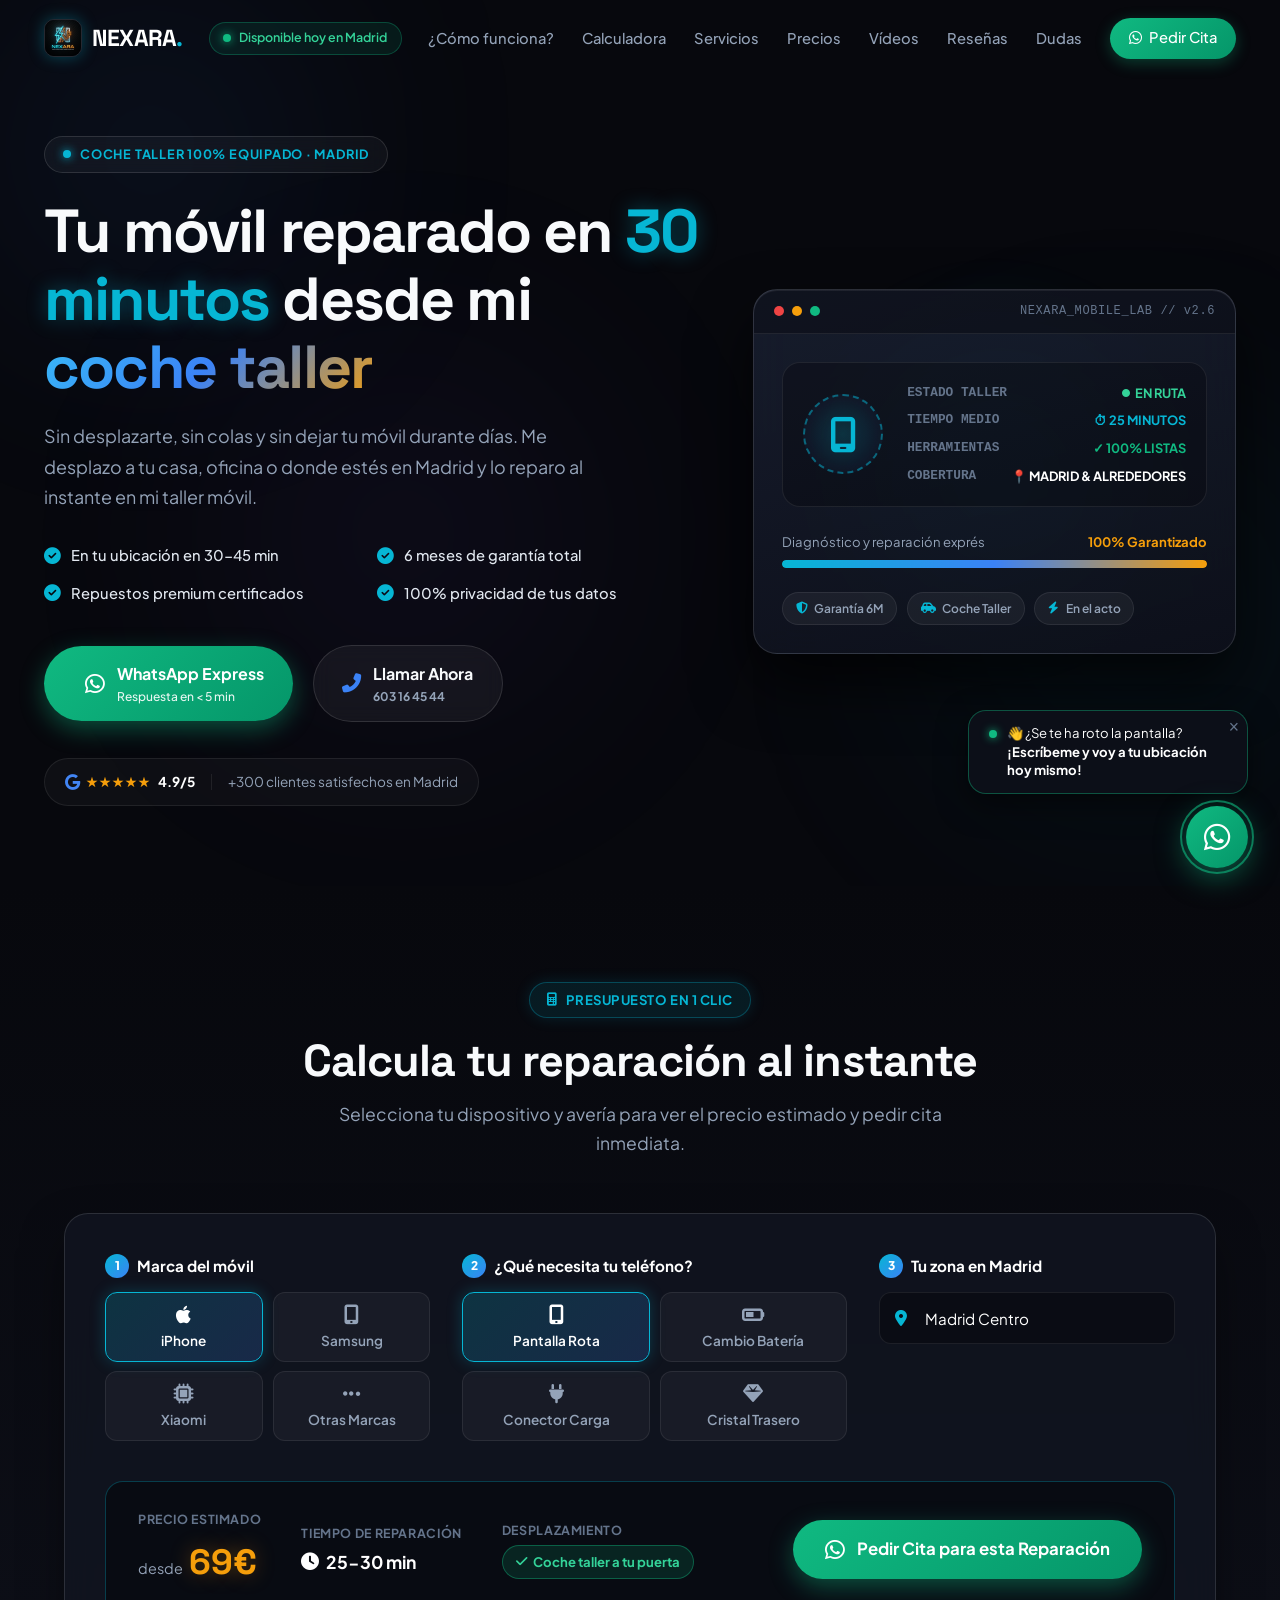
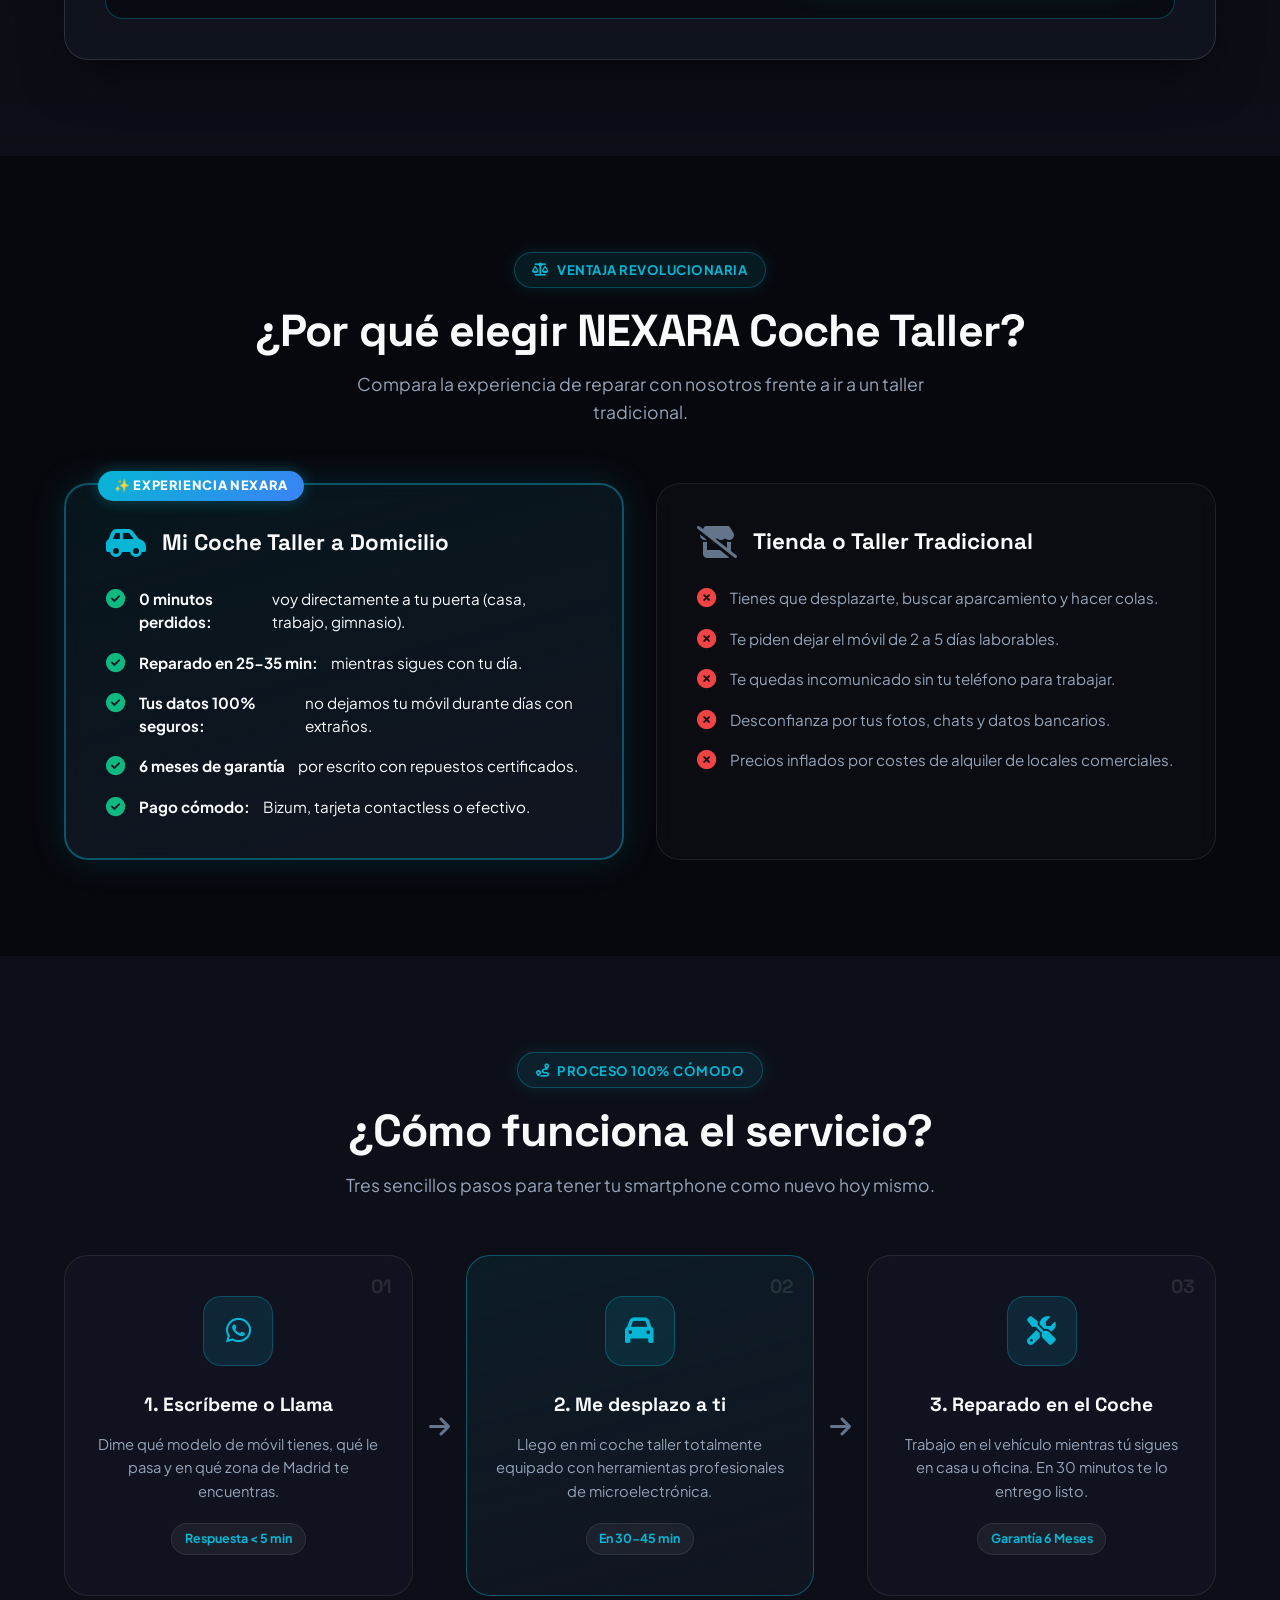
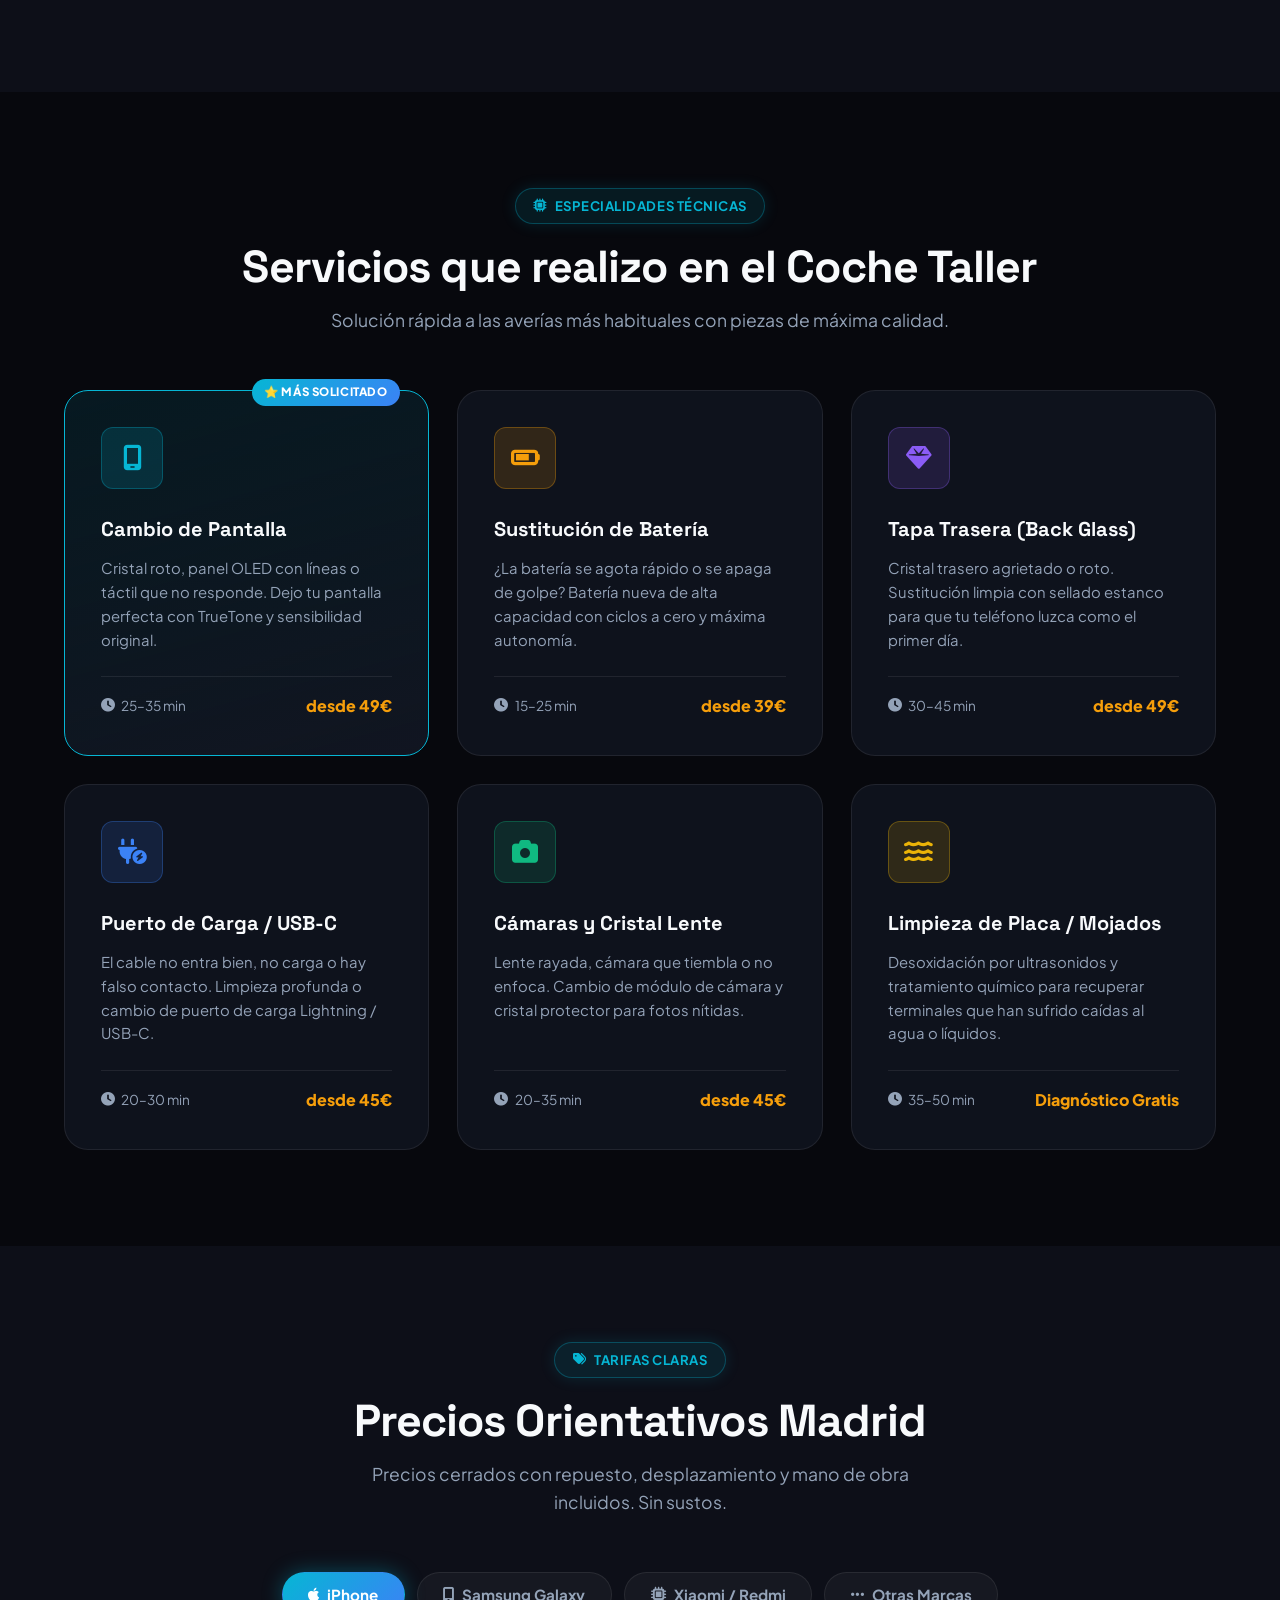
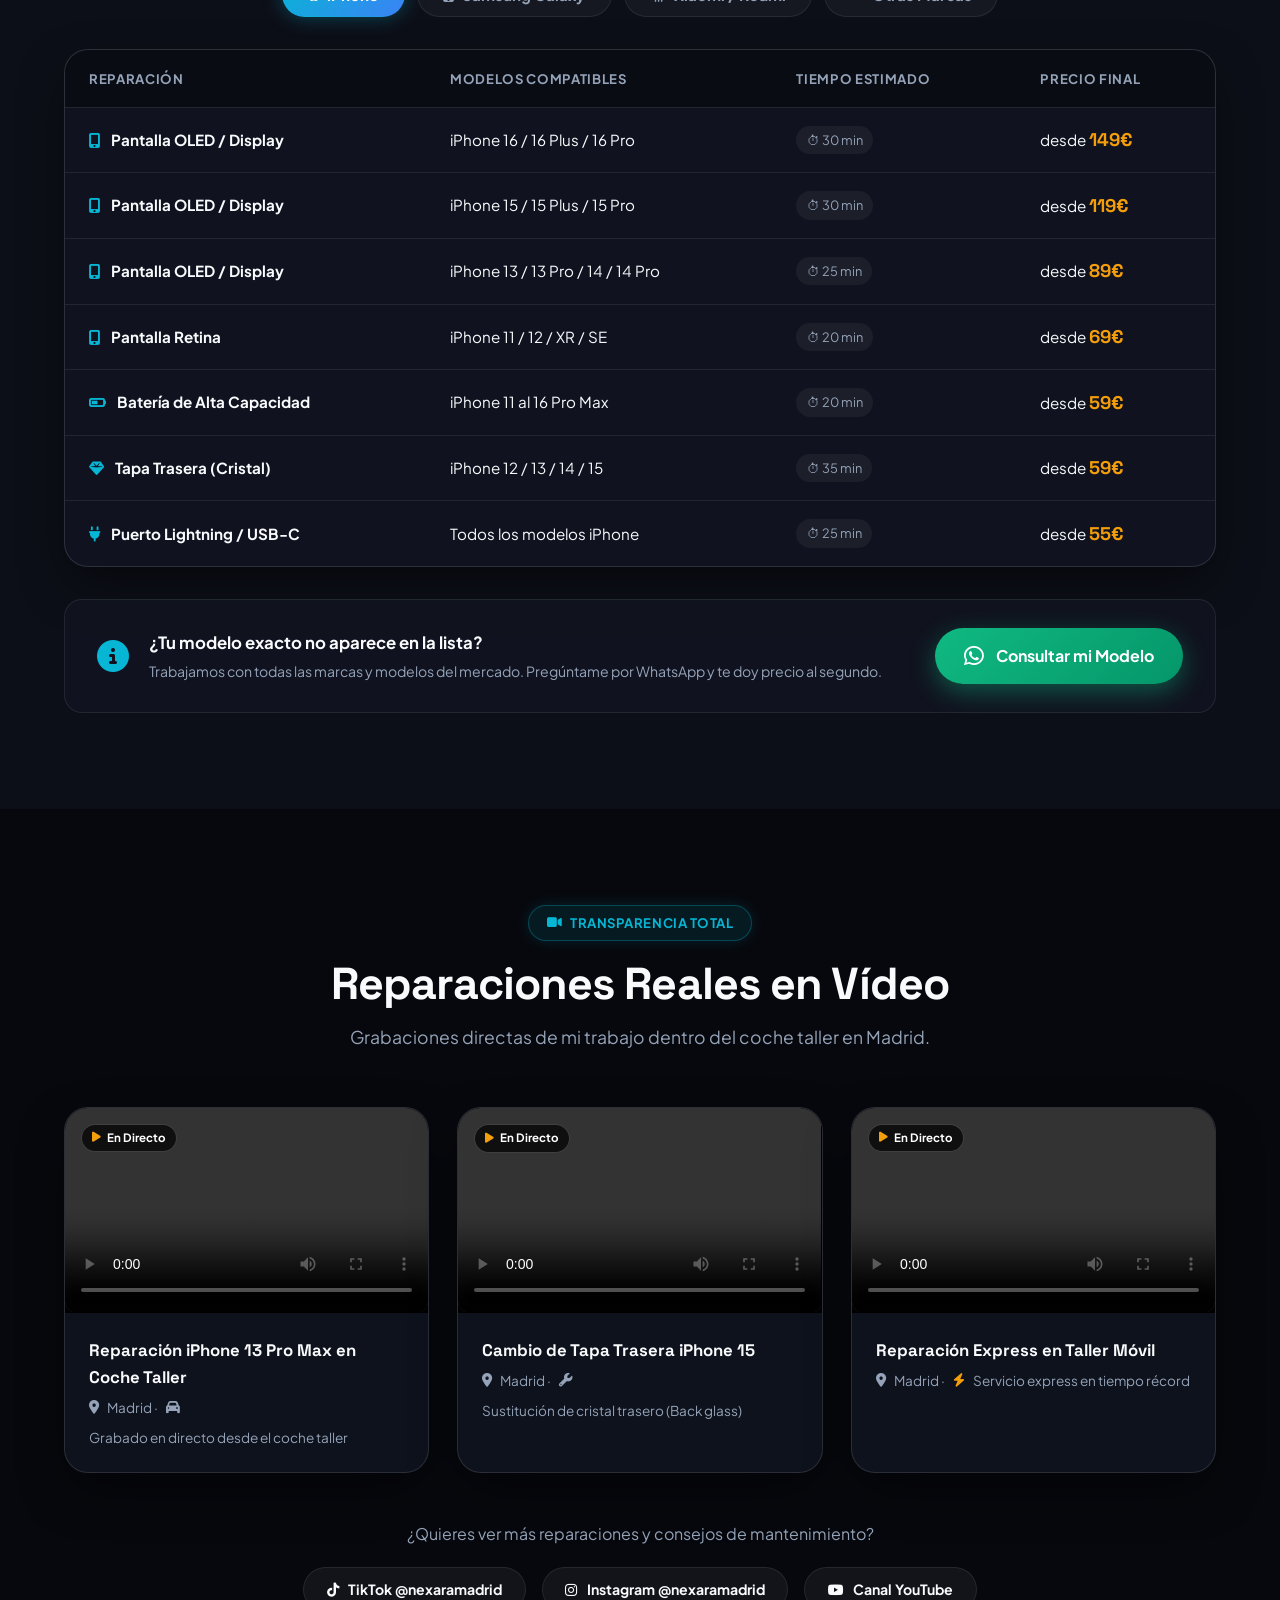
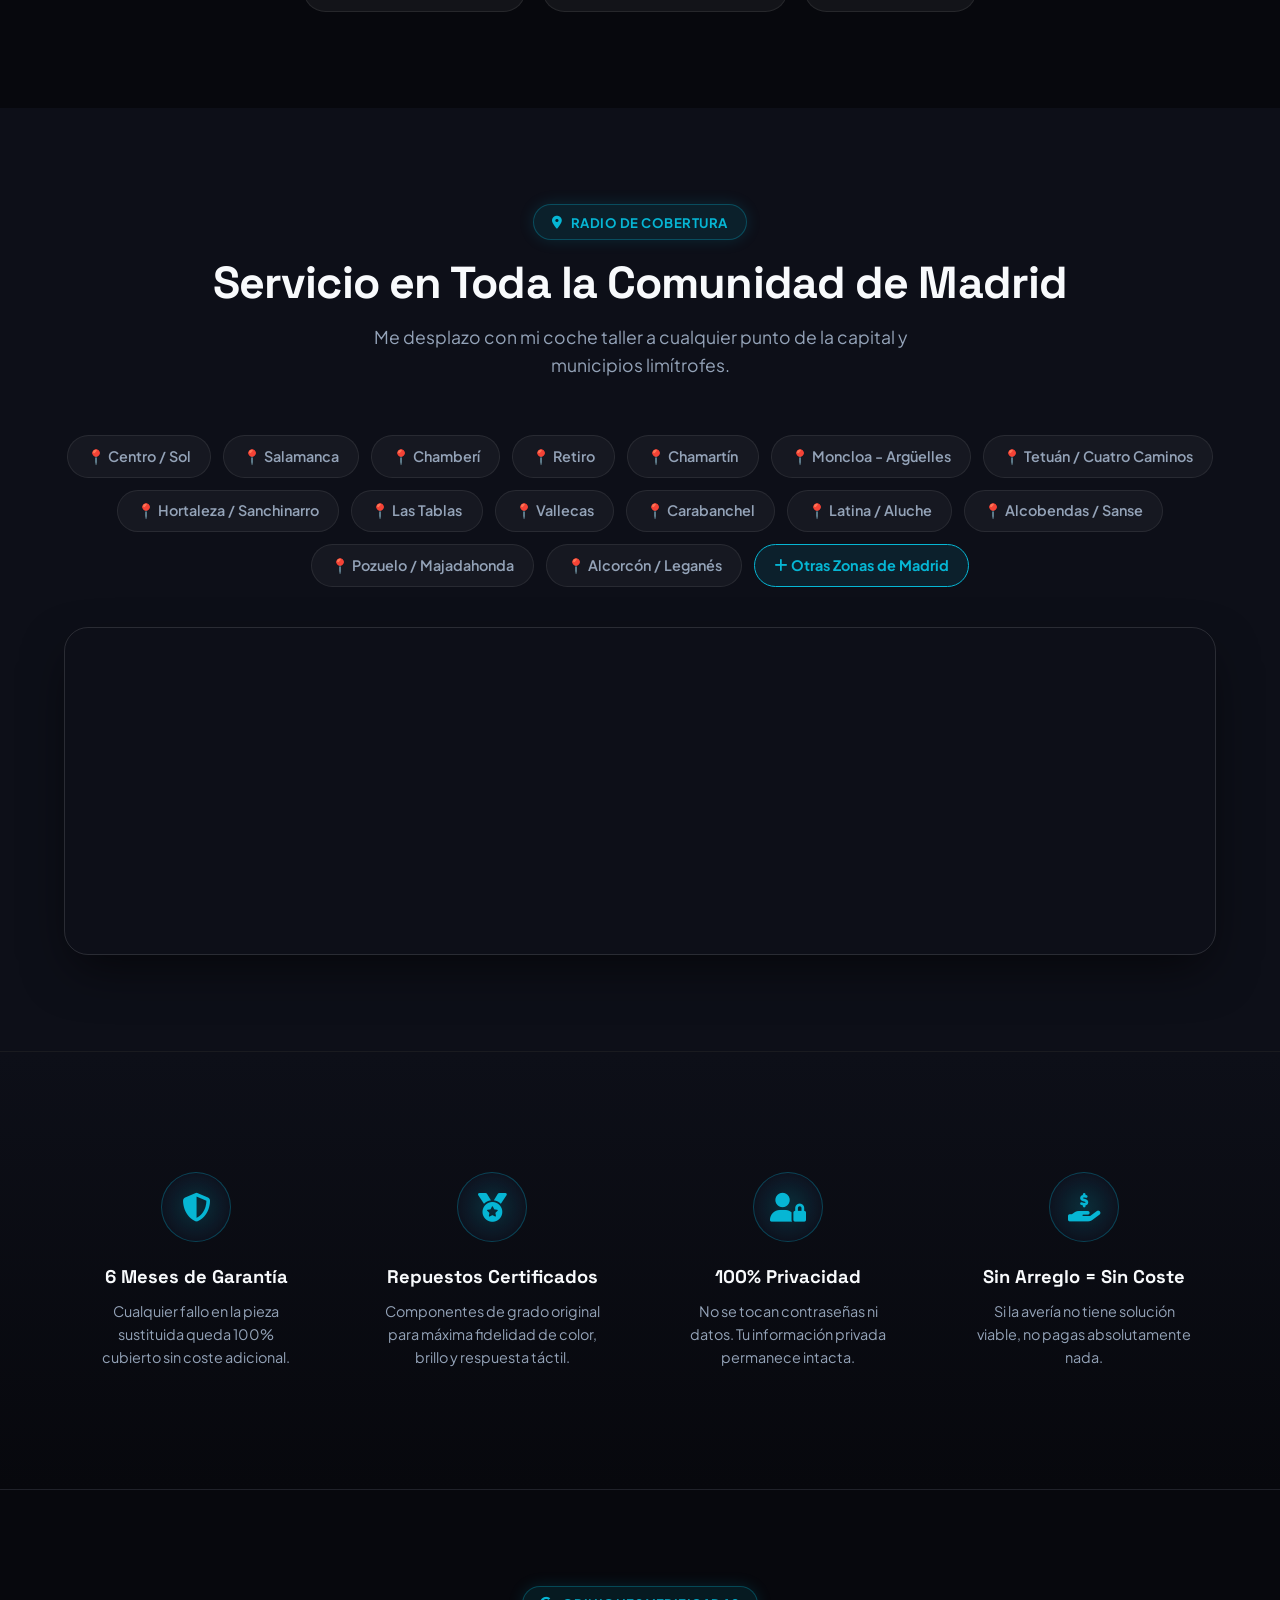
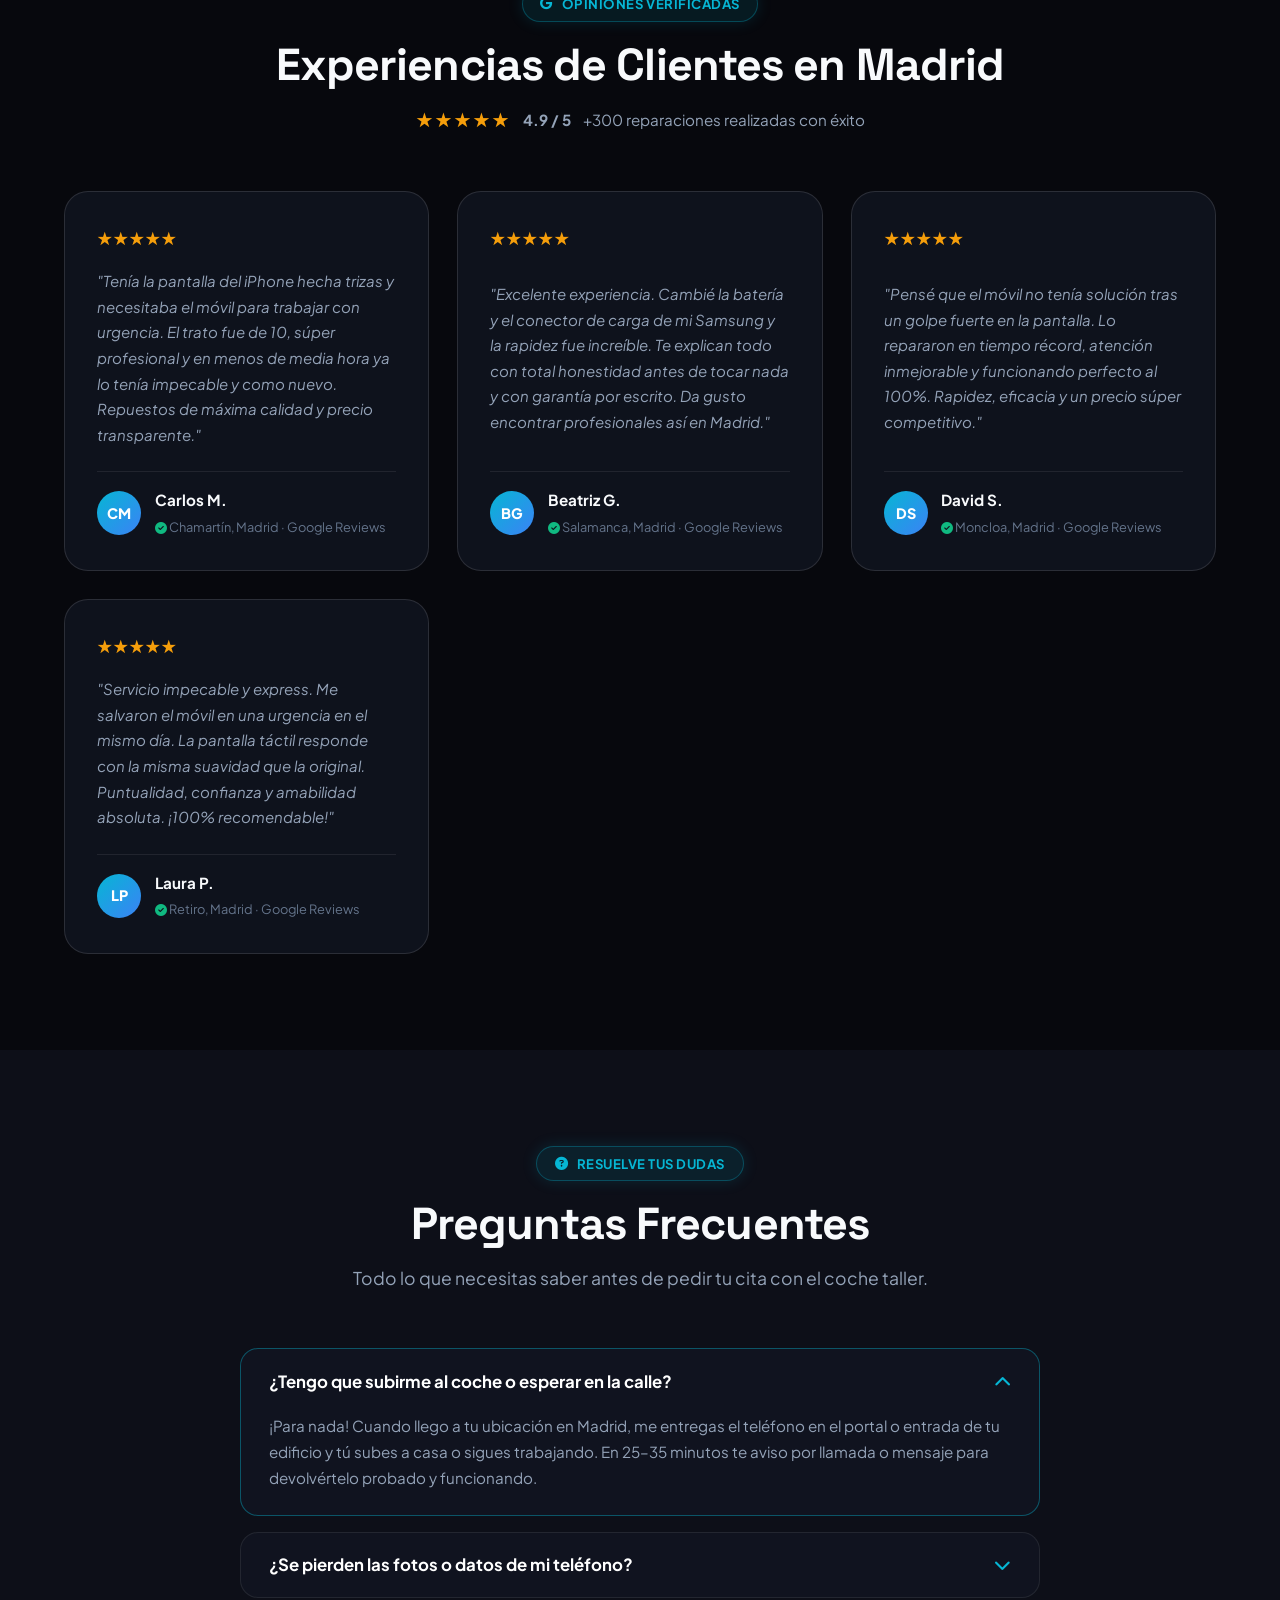
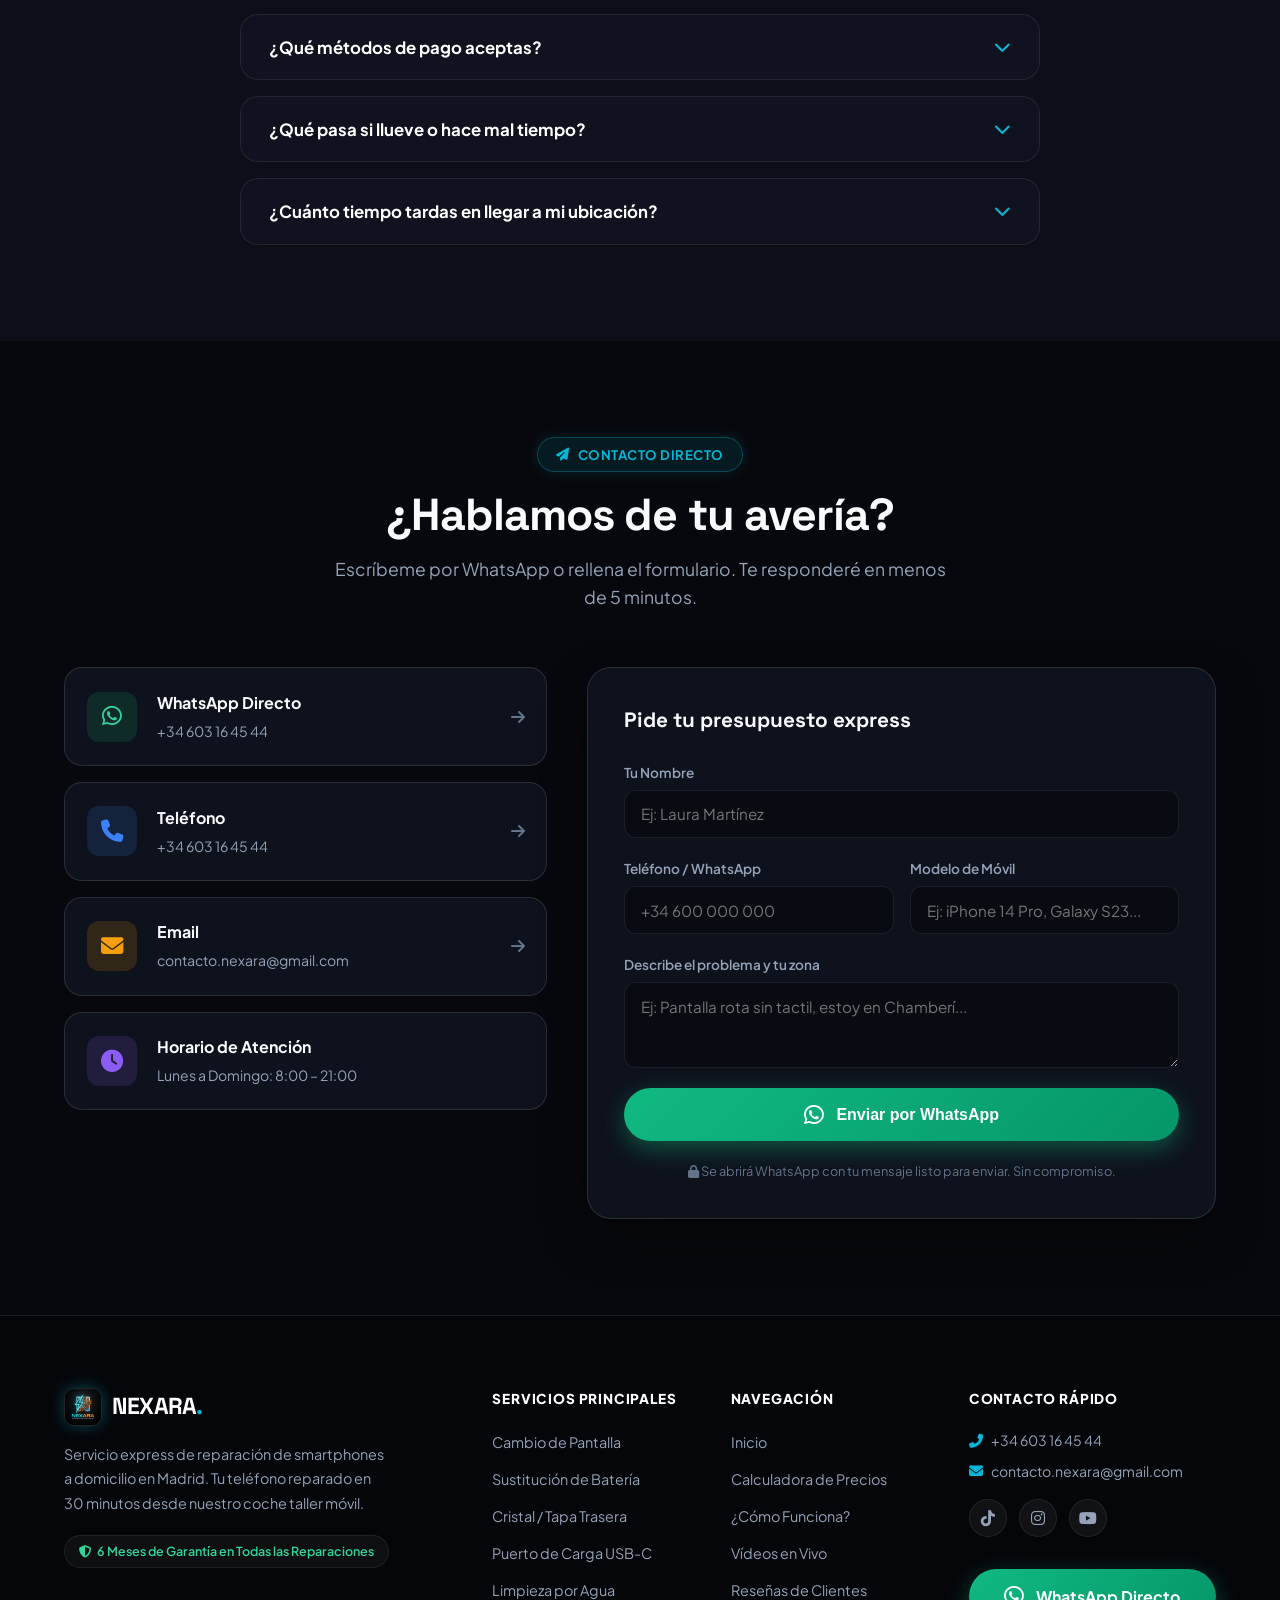
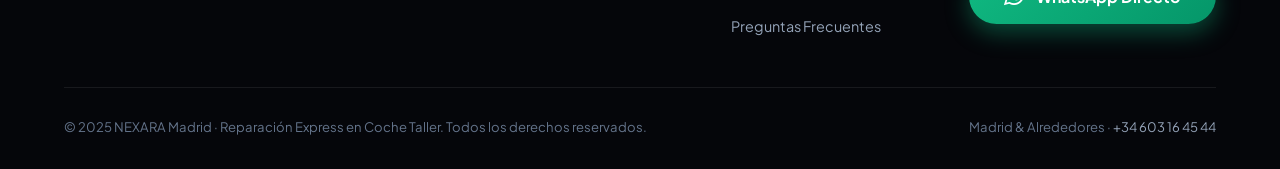
==== commit a109f060: "Añadir identidad visual: logo oficial NEXARA, banners para coche taller y redes sociales, favicon" ====
--- a/index.html
+++ b/index.html
@@ -12,10 +12,12 @@
   <meta property="og:description" content="Técnico a domicilio en Madrid. Llego donde estés y reparo tu pantalla o batería en 30 minutos desde mi coche taller." />
   <meta property="og:type" content="website" />
   <meta property="og:url" content="https://borja-jpg.github.io/Borja-jpg/" />
+  <meta property="og:image" content="assets/img/banner_coche_taller.jpg" />
+  <link rel="icon" type="image/jpeg" href="assets/img/logo_nexara.jpg" />
   
   <!-- Fonts -->
   <link rel="preconnect" href="https://fonts.googleapis.com" />
-  <link rel="preconnect" href="https://fonts.gstatic.com" crossorigin />
+  <link rel="preconnect" href="https://fonts.gstatic.com" />
   <link href="https://fonts.googleapis.com/css2?family=Plus+Jakarta+Sans:wght@400;500;600;700;800&family=Space+Grotesk:wght@600;700&display=swap" rel="stylesheet" />
   
   <!-- Icons -->
@@ -35,9 +37,7 @@
   <nav class="navbar" id="navbar">
     <div class="nav-container">
       <a href="#inicio" class="nav-logo">
-        <div class="logo-badge">
-          <i class="fas fa-bolt"></i>
-        </div>
+        <img src="assets/img/logo_nexara.jpg" alt="NEXARA Logo" class="nav-logo-img" />
         <span class="logo-title">NEXARA<span class="logo-dot">.</span></span>
       </a>
 
@@ -1097,7 +1097,7 @@
         
         <div class="footer-brand">
           <a href="#inicio" class="nav-logo">
-            <div class="logo-badge"><i class="fas fa-bolt"></i></div>
+            <img src="assets/img/logo_nexara.jpg" alt="NEXARA Logo" class="nav-logo-img" />
             <span class="logo-title">NEXARA<span class="logo-dot">.</span></span>
           </a>
           <p>Servicio express de reparación de smartphones a domicilio en Madrid. Tu teléfono reparado en 30 minutos desde nuestro coche taller móvil.</p>
--- a/css/styles.css
+++ b/css/styles.css
@@ -289,6 +289,15 @@
   font-size: 1.45rem;
   font-weight: 700;
   color: #fff;
+}
+
+.nav-logo-img {
+  width: 38px;
+  height: 38px;
+  border-radius: 10px;
+  object-fit: cover;
+  border: 1px solid var(--border-glass);
+  box-shadow: 0 0 15px var(--cyan-glow);
 }
 
 .logo-badge {
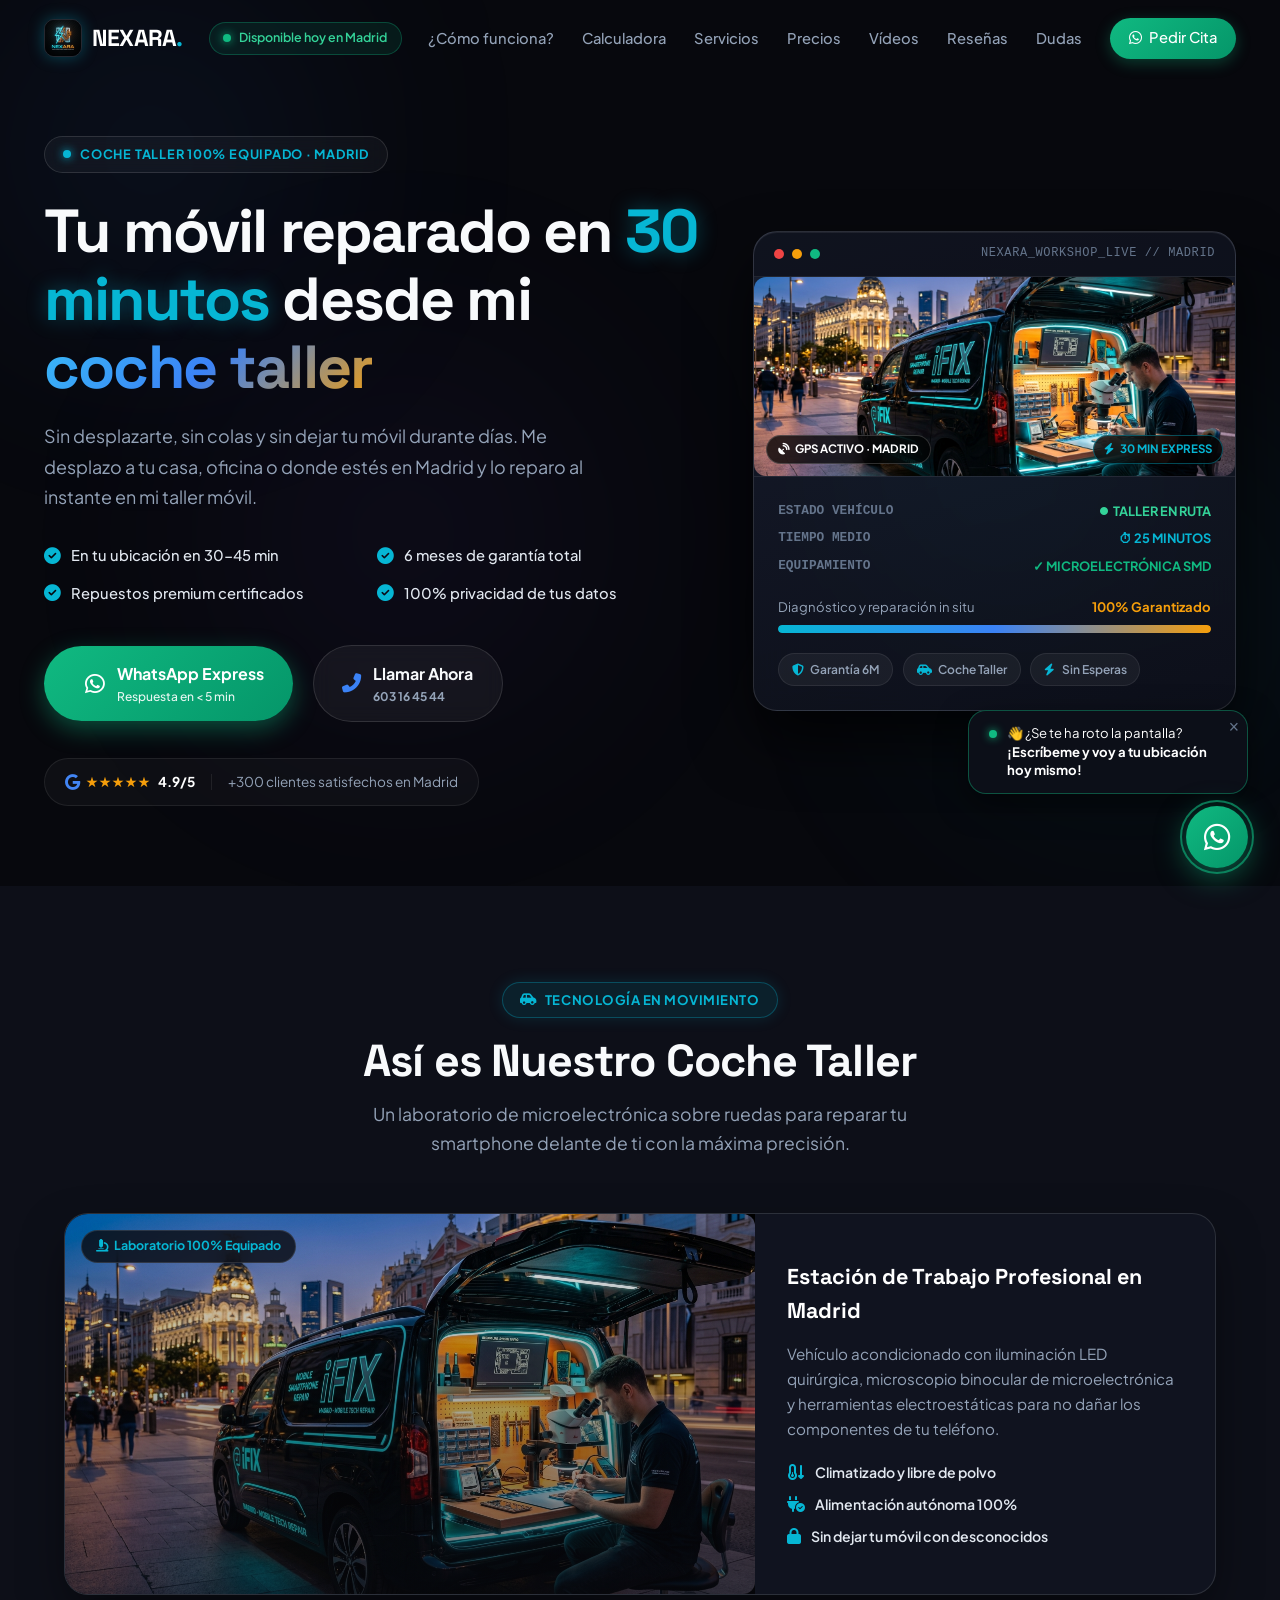
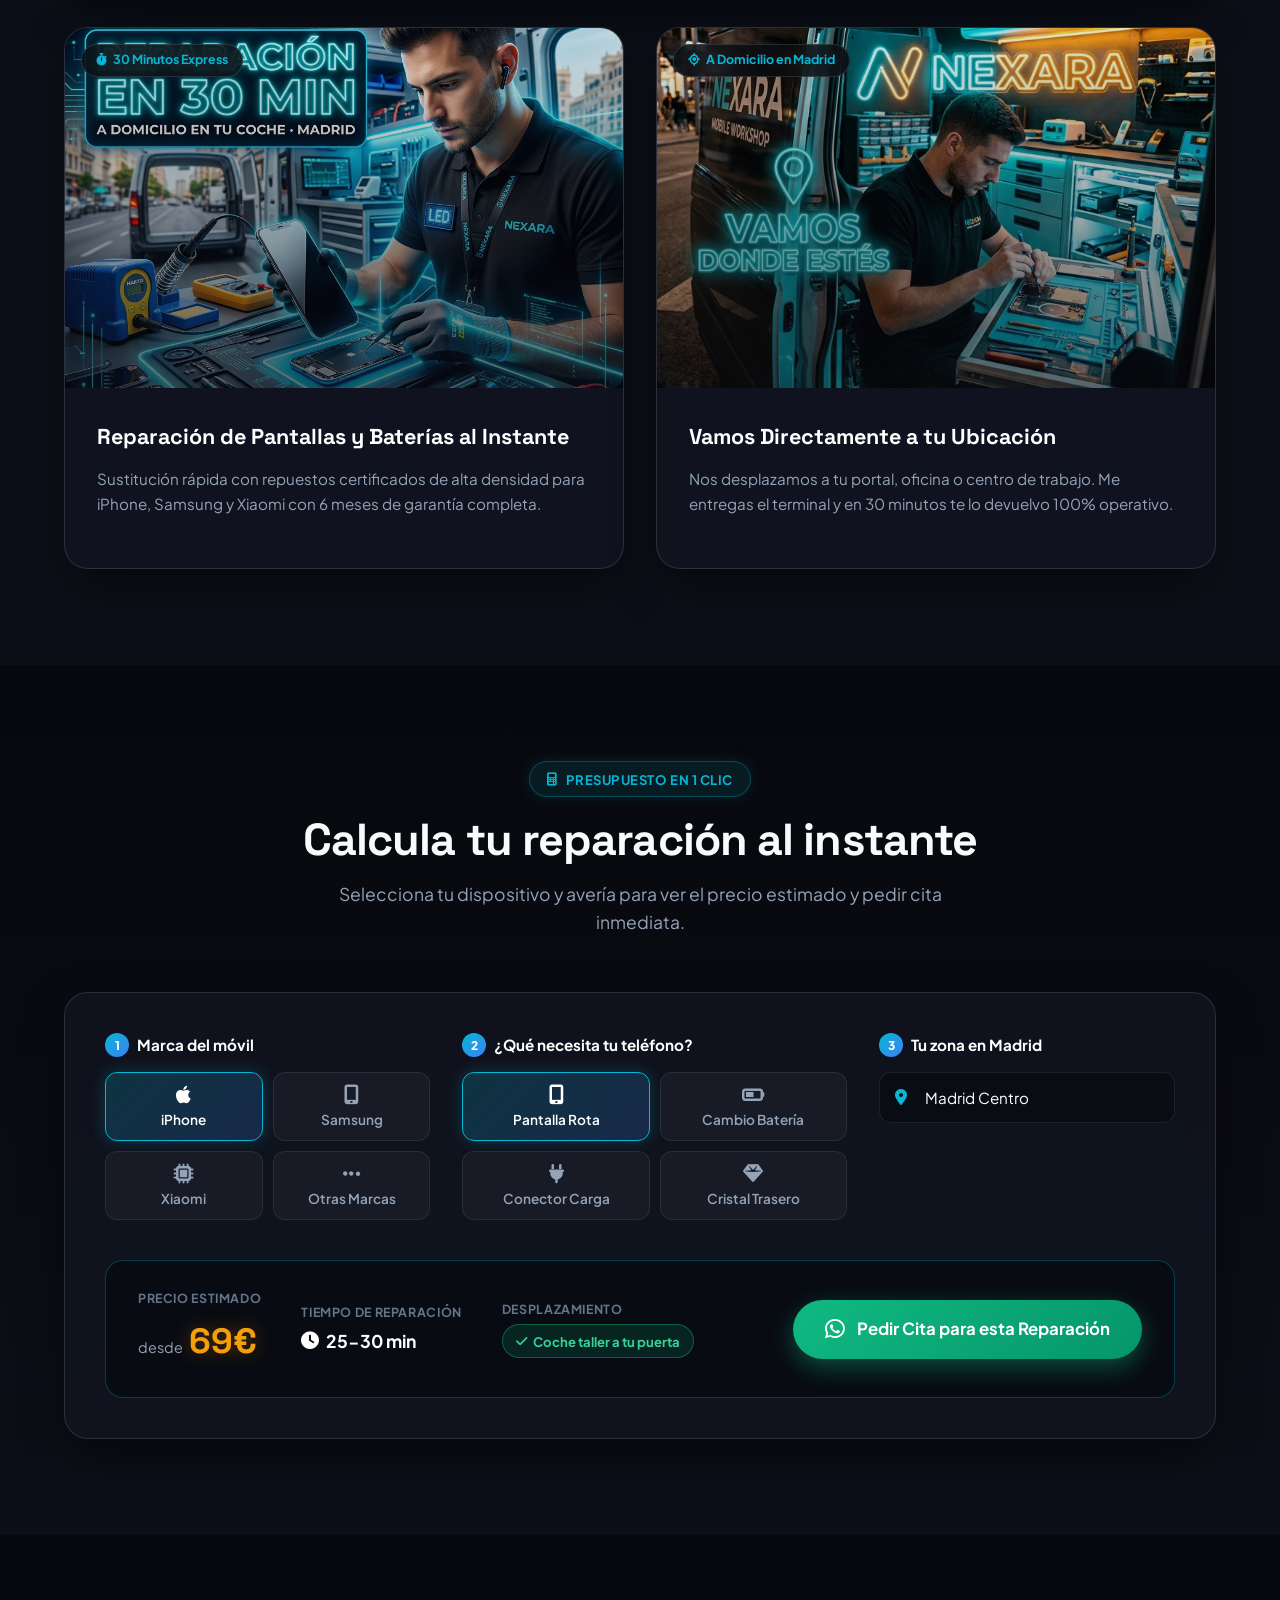
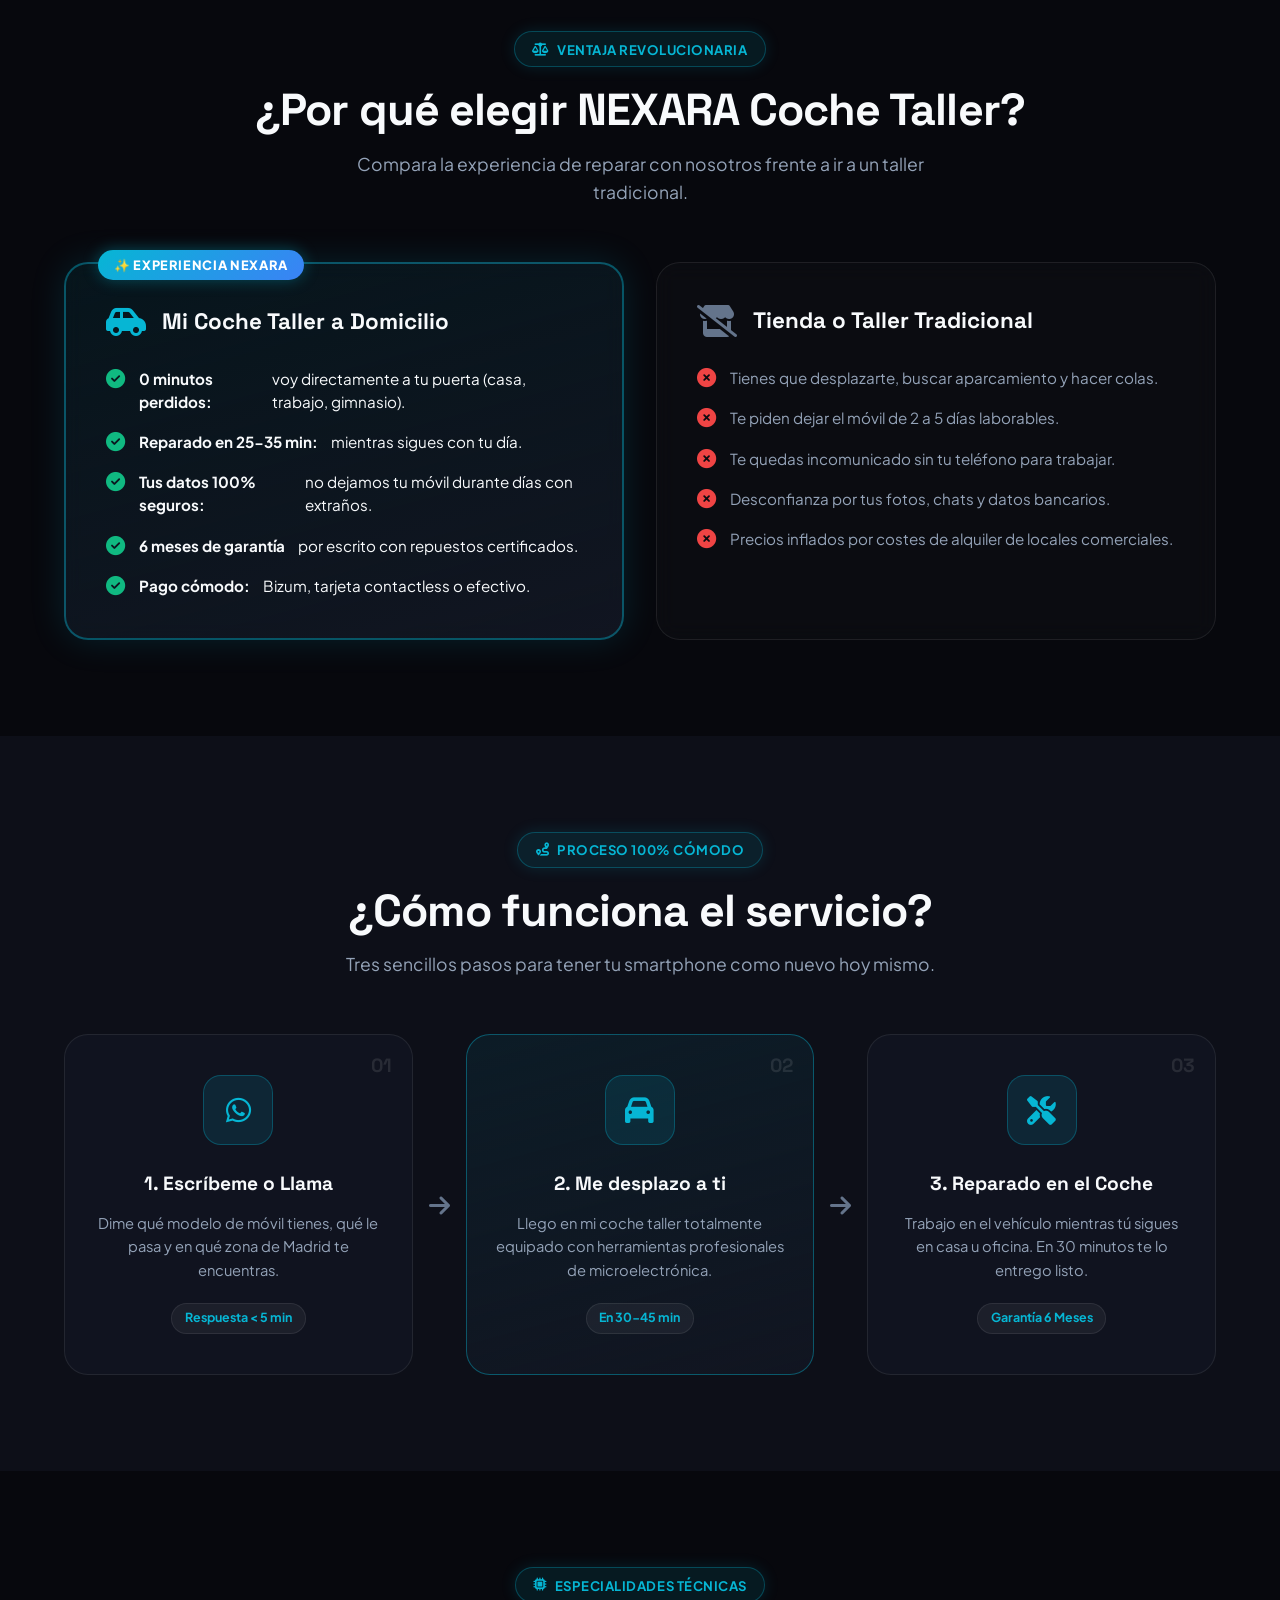
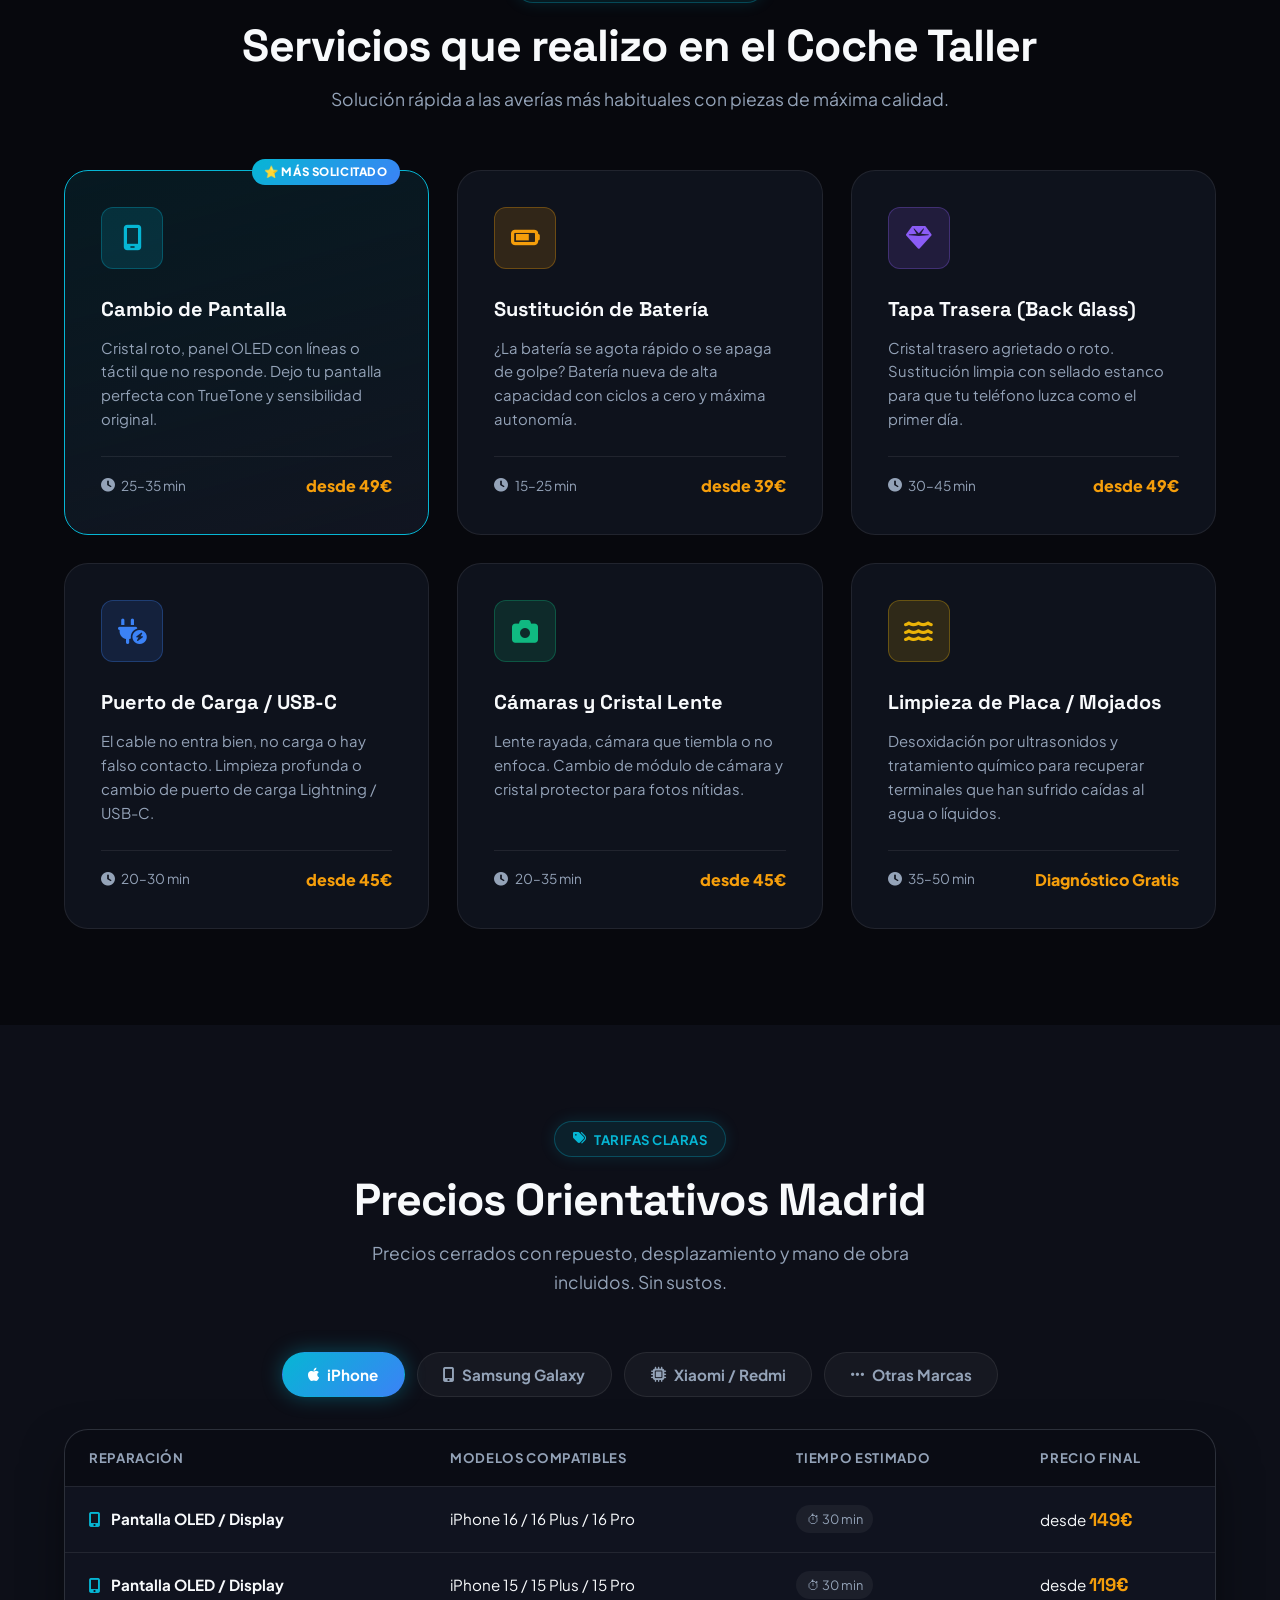
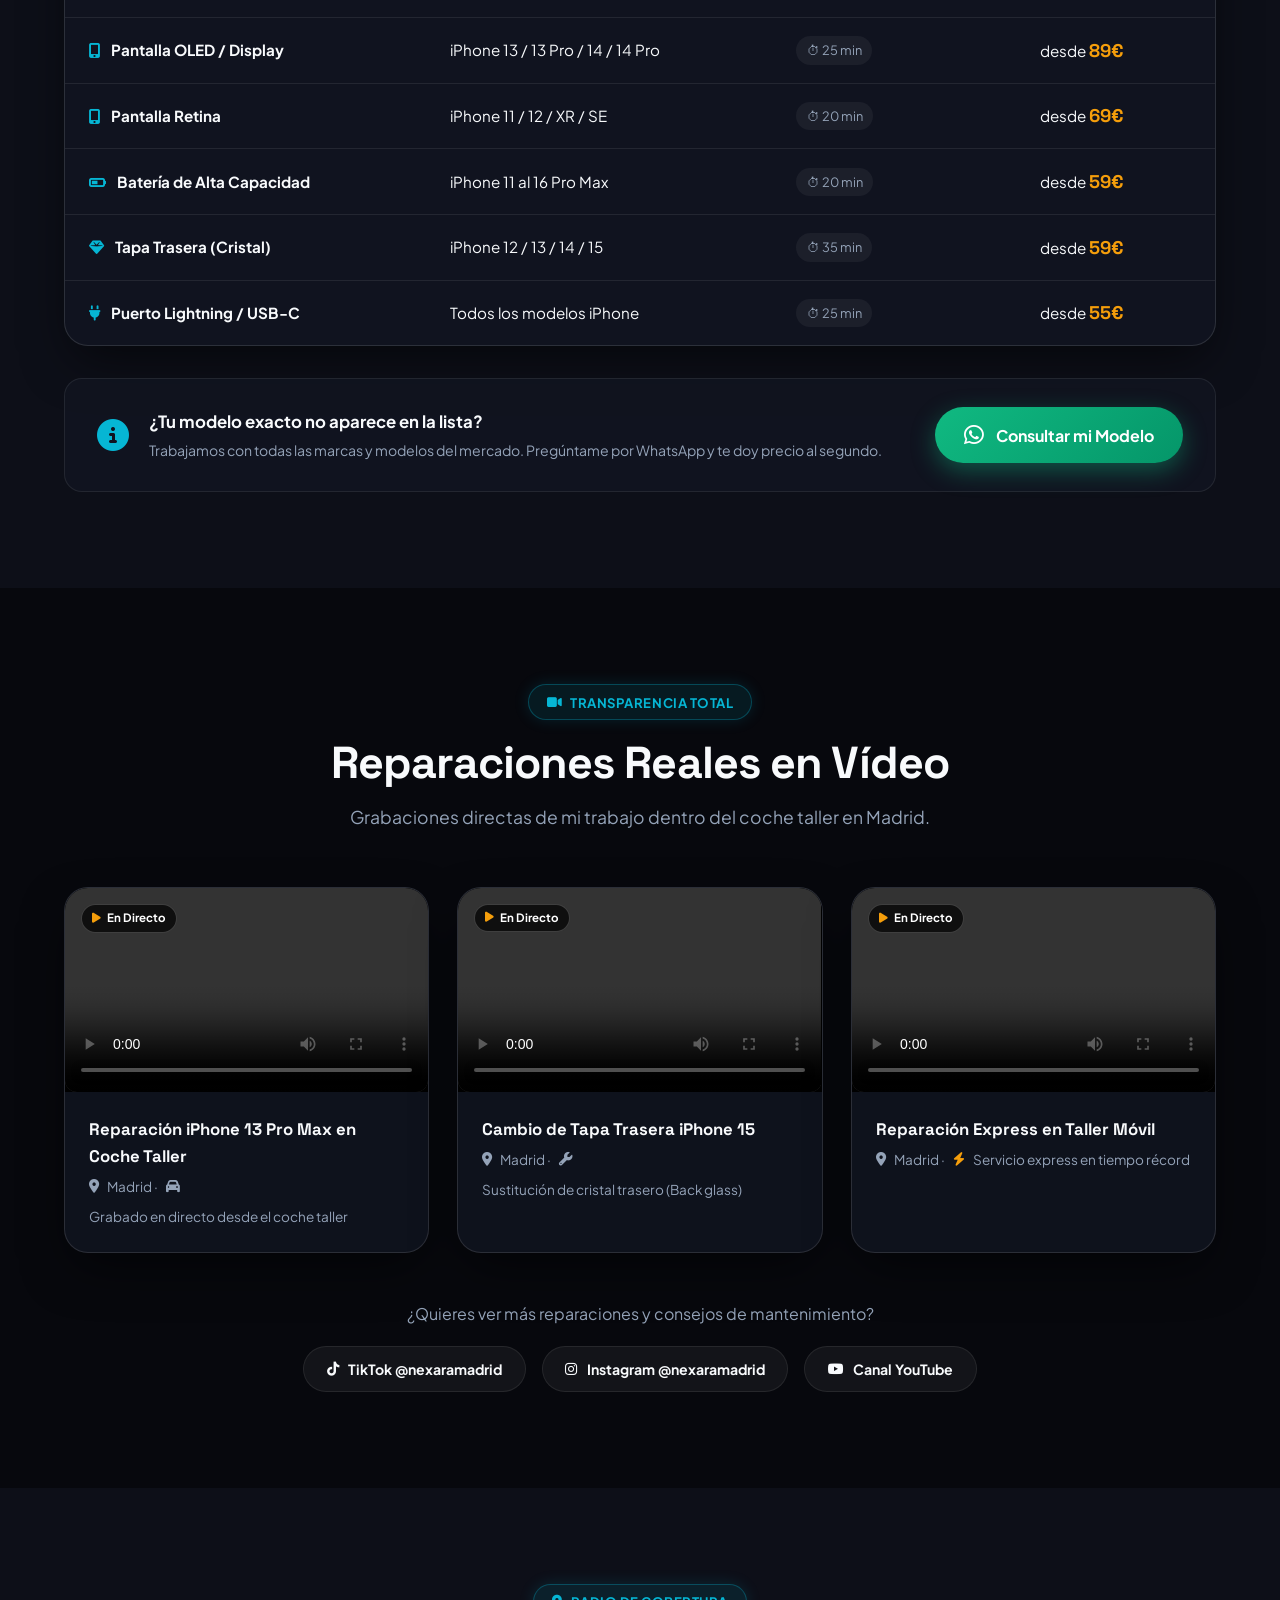
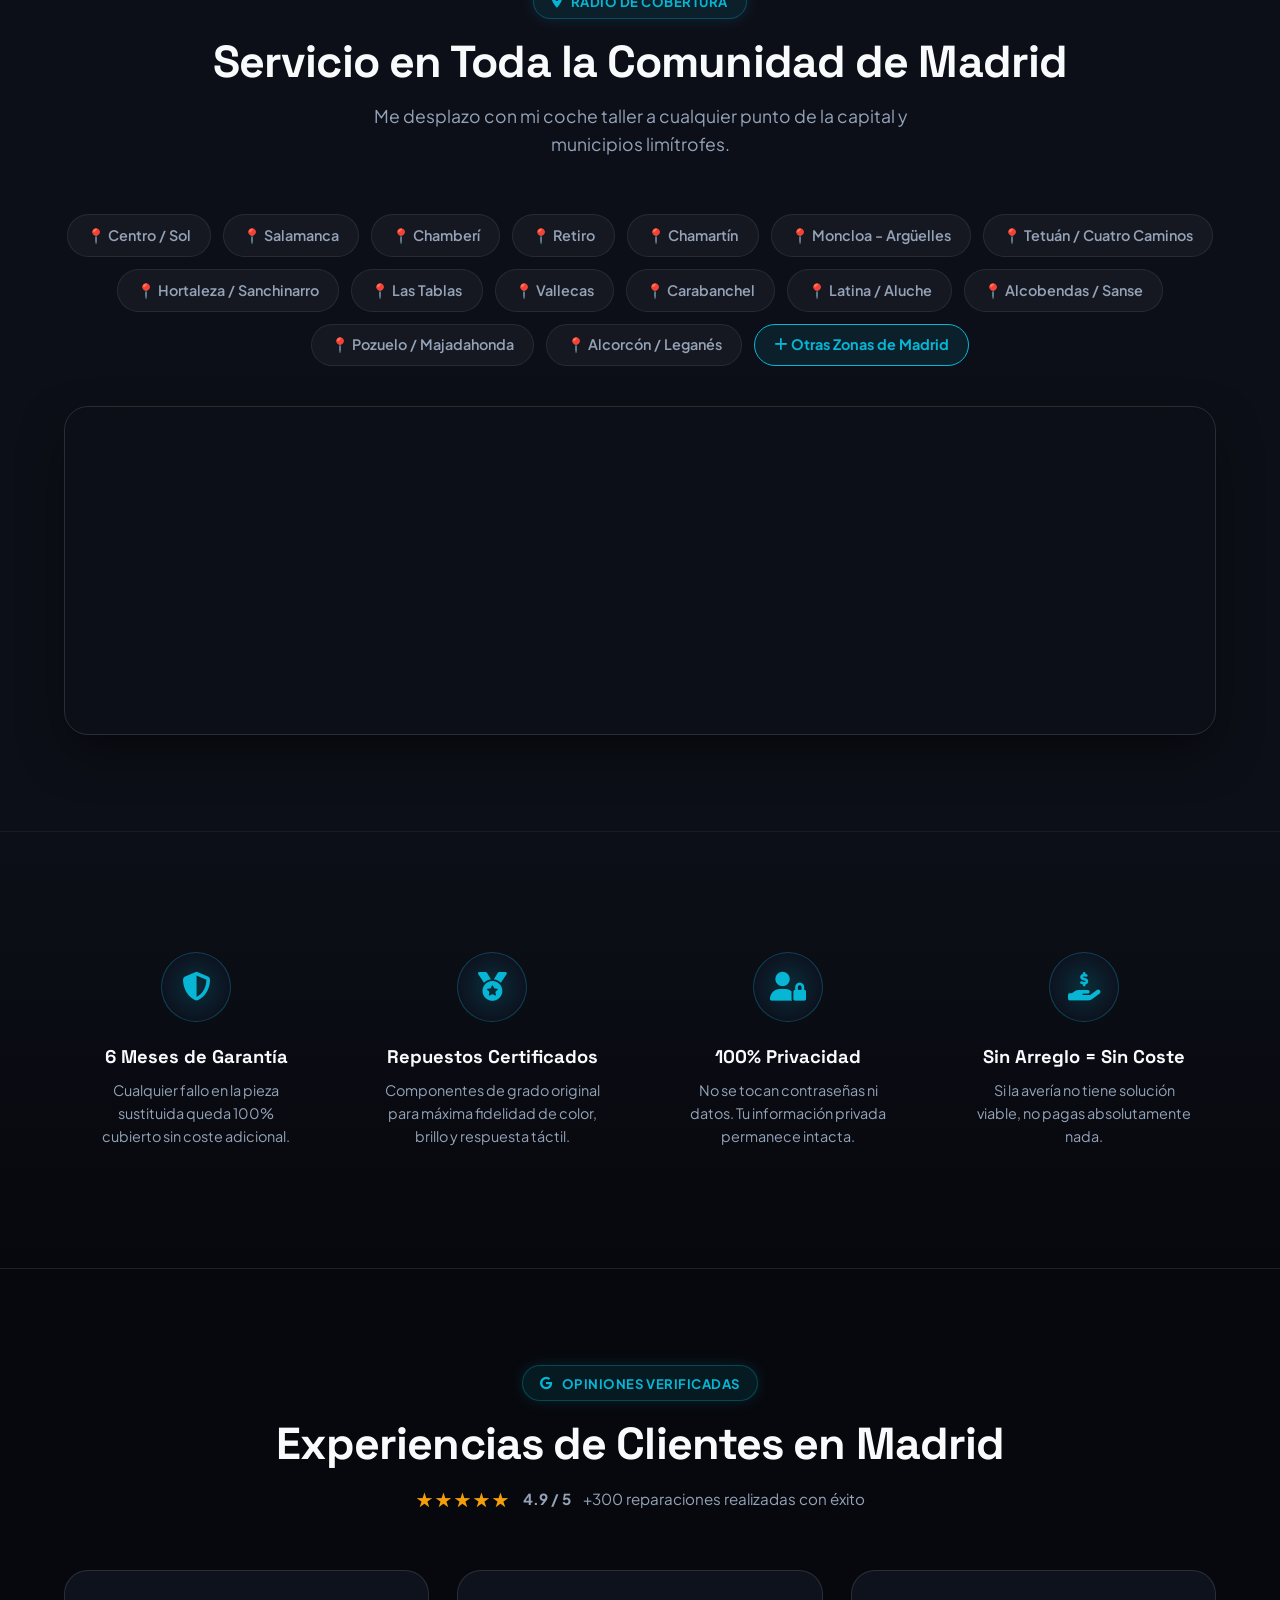
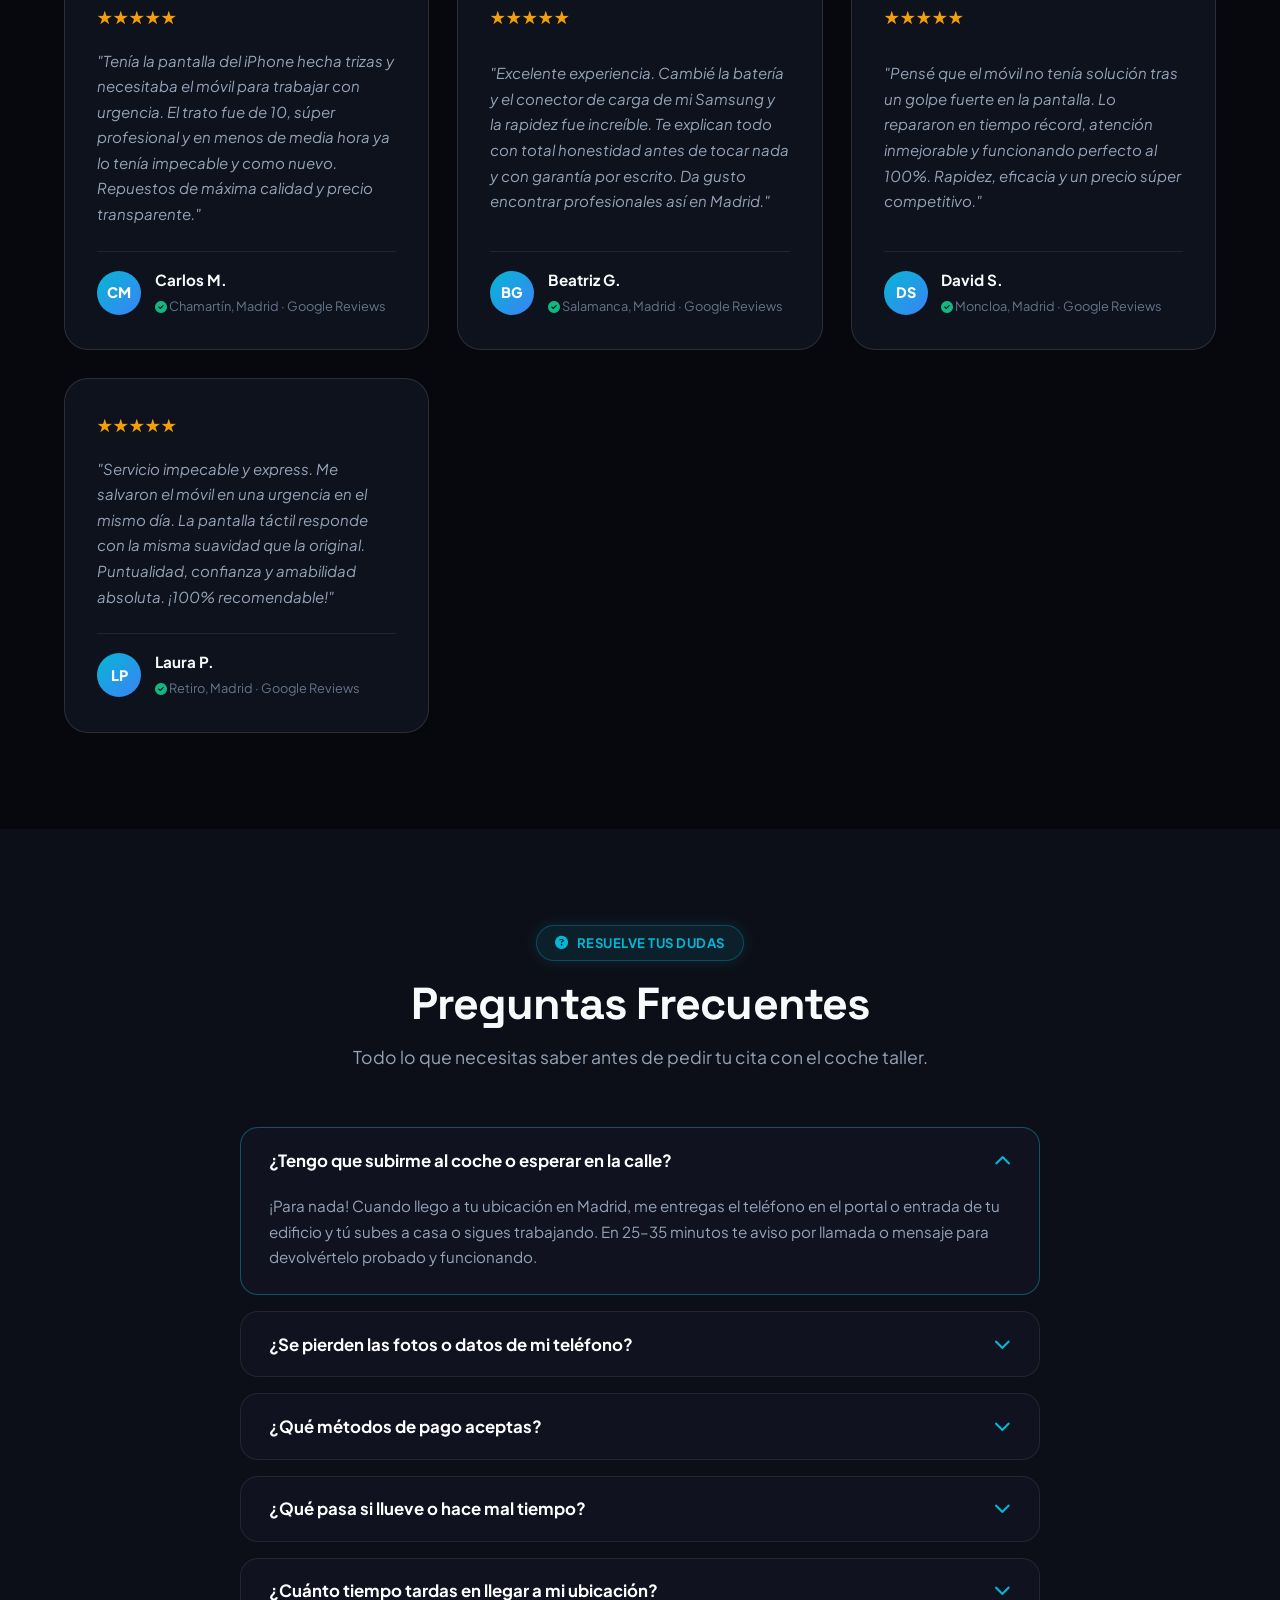
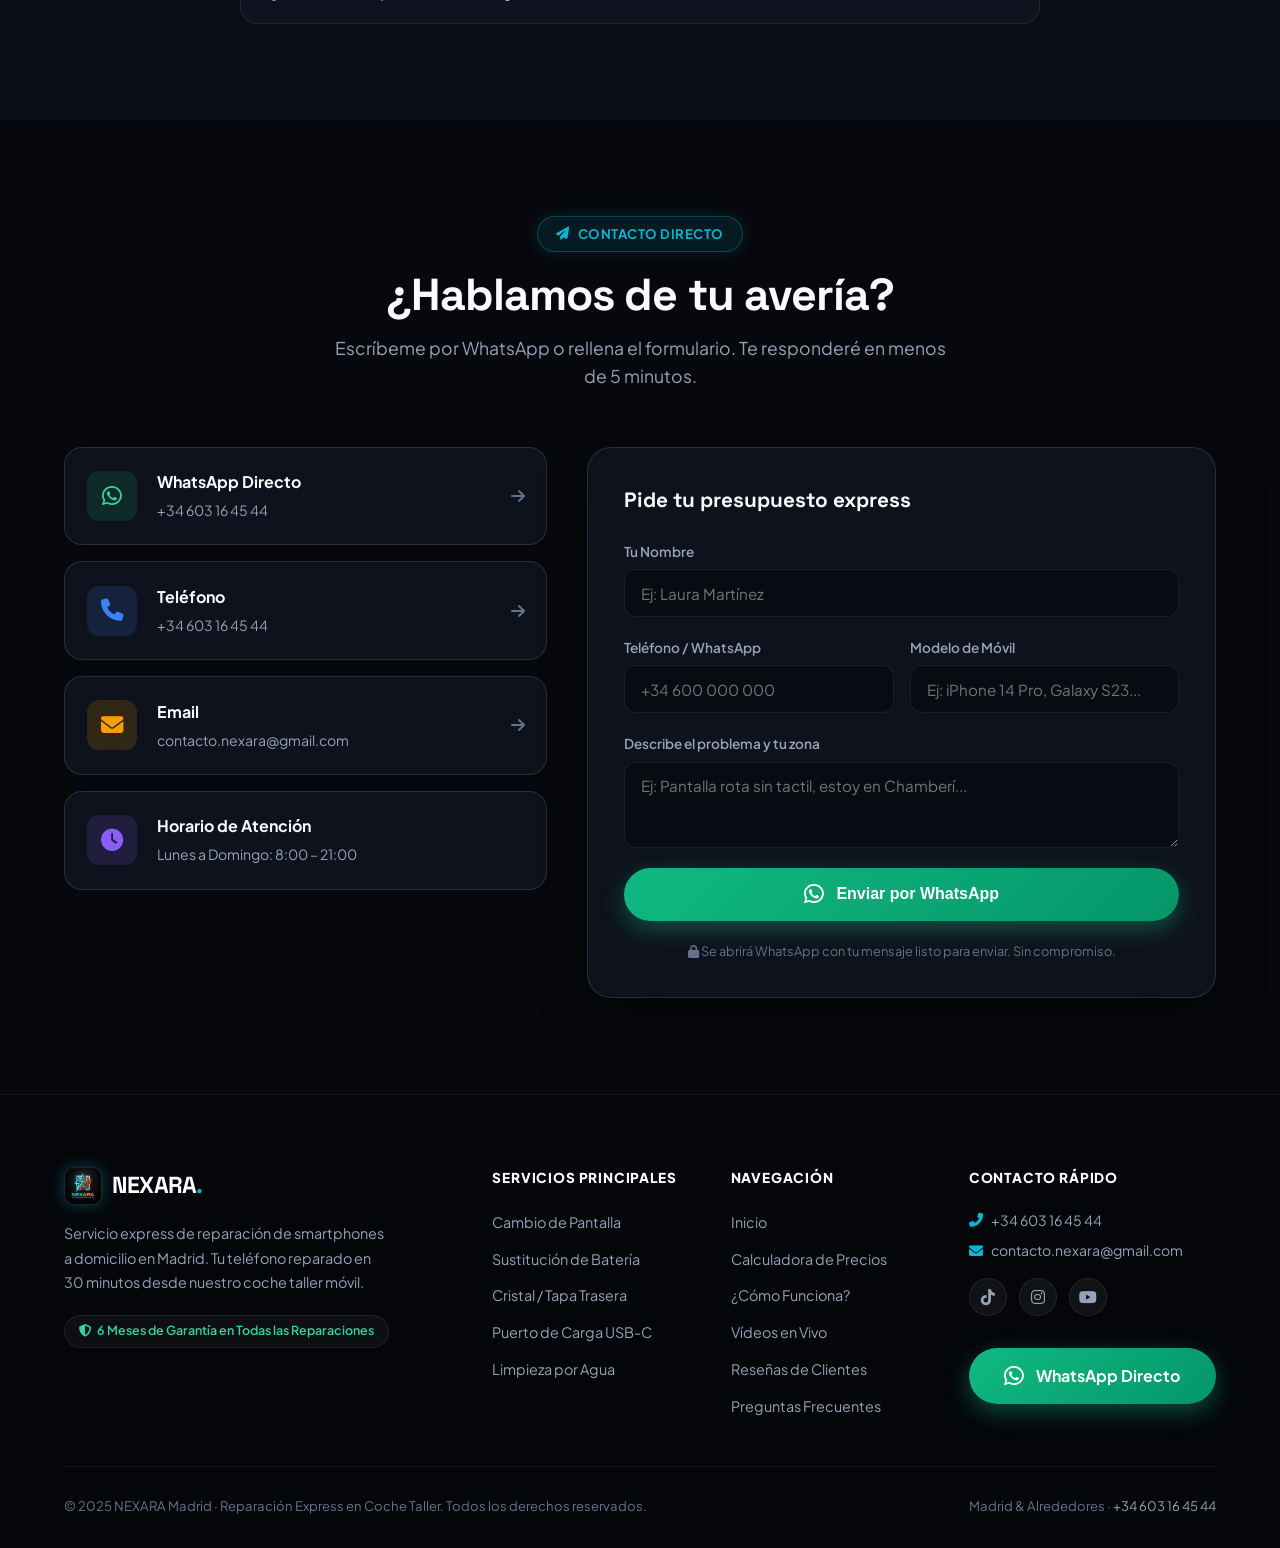
==== commit 7aad3721: "Integrar banners de identidad visual en Hero y nueva sección Así es Nuestro Coche Taller" ====
--- a/index.html
+++ b/index.html
@@ -137,7 +137,7 @@
 
       </div>
 
-      <!-- Hero Visual Interactive Workbench -->
+      <!-- Hero Visual Interactive Workbench with Official Banner -->
       <div class="hero-visual">
         <div class="tech-card-wrapper">
           <div class="tech-card">
@@ -146,40 +146,38 @@
               <div class="dot-status red"></div>
               <div class="dot-status yellow"></div>
               <div class="dot-status green"></div>
-              <span class="console-title">NEXARA_MOBILE_LAB // v2.6</span>
+              <span class="console-title">NEXARA_WORKSHOP_LIVE // MADRID</span>
+            </div>
+
+            <!-- Hero Real Banner Image with Tech HUD Overlay -->
+            <div class="hero-banner-container">
+              <img src="assets/img/banner_coche_taller.jpg" alt="Coche Taller NEXARA Madrid" class="hero-banner-img" />
+              <div class="hero-banner-hud">
+                <span class="hud-pill"><i class="fas fa-satellite-dish"></i> GPS ACTIVO · MADRID</span>
+                <span class="hud-pill cyan"><i class="fas fa-bolt"></i> 30 MIN EXPRESS</span>
+              </div>
             </div>
 
             <div class="card-body">
-              <div class="phone-diagnostic-display">
-                <div class="tech-circle-scanner">
-                  <i class="fas fa-mobile-screen"></i>
-                  <div class="scan-beam"></div>
+              <div class="status-feed">
+                <div class="feed-row">
+                  <span class="feed-label">ESTADO VEHÍCULO</span>
+                  <span class="feed-val active"><i class="fas fa-circle"></i> TALLER EN RUTA</span>
                 </div>
-                
-                <div class="status-feed">
-                  <div class="feed-row">
-                    <span class="feed-label">ESTADO TALLER</span>
-                    <span class="feed-val active"><i class="fas fa-circle"></i> EN RUTA</span>
-                  </div>
-                  <div class="feed-row">
-                    <span class="feed-label">TIEMPO MEDIO</span>
-                    <span class="feed-val highlight">⏱ 25 MINUTOS</span>
-                  </div>
-                  <div class="feed-row">
-                    <span class="feed-label">HERRAMIENTAS</span>
-                    <span class="feed-val ok">✓ 100% LISTAS</span>
-                  </div>
-                  <div class="feed-row">
-                    <span class="feed-label">COBERTURA</span>
-                    <span class="feed-val">📍 MADRID &amp; ALREDEDORES</span>
-                  </div>
+                <div class="feed-row">
+                  <span class="feed-label">TIEMPO MEDIO</span>
+                  <span class="feed-val highlight">⏱ 25 MINUTOS</span>
+                </div>
+                <div class="feed-row">
+                  <span class="feed-label">EQUIPAMIENTO</span>
+                  <span class="feed-val ok">✓ MICROELECTRÓNICA SMD</span>
                 </div>
               </div>
 
               <!-- Animated Mini Progress -->
               <div class="live-progress-box">
                 <div class="progress-info">
-                  <span>Diagnóstico y reparación exprés</span>
+                  <span>Diagnóstico y reparación in situ</span>
                   <strong>100% Garantizado</strong>
                 </div>
                 <div class="custom-progress">
@@ -191,13 +189,72 @@
               <div class="card-floating-tags">
                 <span class="tech-tag"><i class="fas fa-shield-alt"></i> Garantía 6M</span>
                 <span class="tech-tag"><i class="fas fa-car-side"></i> Coche Taller</span>
-                <span class="tech-tag"><i class="fas fa-bolt"></i> En el acto</span>
+                <span class="tech-tag"><i class="fas fa-bolt"></i> Sin Esperas</span>
               </div>
             </div>
 
           </div>
           <div class="card-glow-reflection"></div>
         </div>
+      </div>
+    </div>
+  </section>
+
+  <!-- SECCIÓN SHOWCASE: ASÍ ES NUESTRO COCHE TALLER -->
+  <section class="section showcase-section" id="taller-movil">
+    <div class="container">
+      <div class="section-header">
+        <span class="section-tag"><i class="fas fa-car-side"></i> Tecnología en Movimiento</span>
+        <h2>Así es Nuestro Coche Taller</h2>
+        <p>Un laboratorio de microelectrónica sobre ruedas para reparar tu smartphone delante de ti con la máxima precisión.</p>
+      </div>
+
+      <div class="showcase-grid">
+        
+        <!-- Big Card: Panoramic Van in Madrid -->
+        <div class="showcase-card showcase-wide">
+          <div class="showcase-img-wrap">
+            <img src="assets/img/banner_coche_taller.jpg" alt="Laboratorio Coche Taller NEXARA Madrid" class="showcase-img" />
+            <div class="showcase-overlay-gradient"></div>
+            <div class="showcase-badge-top"><i class="fas fa-microscope"></i> Laboratorio 100% Equipado</div>
+          </div>
+          <div class="showcase-card-body">
+            <h3>Estación de Trabajo Profesional en Madrid</h3>
+            <p>Vehículo acondicionado con iluminación LED quirúrgica, microscopio binocular de microelectrónica y herramientas electroestáticas para no dañar los componentes de tu teléfono.</p>
+            <div class="showcase-feature-tags">
+              <span><i class="fas fa-temperature-arrow-down"></i> Climatizado y libre de polvo</span>
+              <span><i class="fas fa-plug-circle-check"></i> Alimentación autónoma 100%</span>
+              <span><i class="fas fa-lock"></i> Sin dejar tu móvil con desconocidos</span>
+            </div>
+          </div>
+        </div>
+
+        <!-- Medium Card: Promo Social (Square) -->
+        <div class="showcase-card">
+          <div class="showcase-img-wrap">
+            <img src="assets/img/banner_promo_social.jpg" alt="Reparación Express 30 min Madrid" class="showcase-img" />
+            <div class="showcase-overlay-gradient"></div>
+            <div class="showcase-badge-top"><i class="fas fa-stopwatch"></i> 30 Minutos Express</div>
+          </div>
+          <div class="showcase-card-body">
+            <h3>Reparación de Pantallas y Baterías al Instante</h3>
+            <p>Sustitución rápida con repuestos certificados de alta densidad para iPhone, Samsung y Xiaomi con 6 meses de garantía completa.</p>
+          </div>
+        </div>
+
+        <!-- Medium Card: Story Mobile Van (Vertical/Portrait) -->
+        <div class="showcase-card">
+          <div class="showcase-img-wrap">
+            <img src="assets/img/banner_story_madrid.jpg" alt="Servicio a domicilio en Madrid" class="showcase-img" />
+            <div class="showcase-overlay-gradient"></div>
+            <div class="showcase-badge-top"><i class="fas fa-location-crosshairs"></i> A Domicilio en Madrid</div>
+          </div>
+          <div class="showcase-card-body">
+            <h3>Vamos Directamente a tu Ubicación</h3>
+            <p>Nos desplazamos a tu portal, oficina o centro de trabajo. Me entregas el terminal y en 30 minutos te lo devuelvo 100% operativo.</p>
+          </div>
+        </div>
+
       </div>
     </div>
   </section>
--- a/css/styles.css
+++ b/css/styles.css
@@ -578,11 +578,61 @@
   letter-spacing: 0.05em;
 }
 
+.hero-banner-container {
+  position: relative;
+  width: 100%;
+  height: 200px;
+  overflow: hidden;
+  border-bottom: 1px solid var(--border);
+}
+
+.hero-banner-img {
+  width: 100%;
+  height: 100%;
+  object-fit: cover;
+  display: block;
+  transition: transform 0.5s ease;
+}
+
+.tech-card:hover .hero-banner-img {
+  transform: scale(1.04);
+}
+
+.hero-banner-hud {
+  position: absolute;
+  bottom: 0.75rem;
+  left: 0.75rem;
+  right: 0.75rem;
+  display: flex;
+  justify-content: space-between;
+  gap: 0.5rem;
+  z-index: 2;
+}
+
+.hud-pill {
+  background: rgba(0, 0, 0, 0.75);
+  border: 1px solid rgba(255, 255, 255, 0.18);
+  backdrop-filter: blur(8px);
+  padding: 0.25rem 0.65rem;
+  border-radius: var(--radius-pill);
+  font-size: 0.72rem;
+  font-weight: 700;
+  color: #fff;
+  display: inline-flex;
+  align-items: center;
+  gap: 0.35rem;
+}
+
+.hud-pill.cyan {
+  border-color: rgba(6, 182, 212, 0.4);
+  color: var(--cyan);
+}
+
 .card-body {
-  padding: 1.75rem;
+  padding: 1.5rem;
   display: flex;
   flex-direction: column;
-  gap: 1.5rem;
+  gap: 1.25rem;
 }
 
 .phone-diagnostic-display {
@@ -735,6 +785,145 @@
   z-index: 1;
   filter: blur(20px);
   pointer-events: none;
+}
+
+/* ================================================
+   SHOWCASE COCHE TALLER & BANNERS
+   ================================================ */
+.showcase-section {
+  background: var(--bg-dark);
+}
+
+.showcase-grid {
+  display: grid;
+  grid-template-columns: 1fr 1fr;
+  gap: 2rem;
+}
+
+.showcase-card {
+  background: var(--bg-card);
+  border: 1px solid var(--border-glass);
+  border-radius: var(--radius-xl);
+  overflow: hidden;
+  box-shadow: var(--shadow-main);
+  transition: transform 0.3s cubic-bezier(0.16, 1, 0.3, 1), border-color 0.3s ease;
+  display: flex;
+  flex-direction: column;
+}
+
+.showcase-card:hover {
+  transform: translateY(-5px);
+  border-color: rgba(6, 182, 212, 0.4);
+  box-shadow: 0 25px 50px rgba(0, 0, 0, 0.6), 0 0 25px rgba(6, 182, 212, 0.15);
+}
+
+.showcase-wide {
+  grid-column: 1 / -1;
+  display: grid;
+  grid-template-columns: 1.2fr 0.8fr;
+  align-items: center;
+}
+
+.showcase-img-wrap {
+  position: relative;
+  width: 100%;
+  height: 100%;
+  min-height: 240px;
+  max-height: 360px;
+  overflow: hidden;
+  background: #000;
+}
+
+.showcase-wide .showcase-img-wrap {
+  max-height: 380px;
+  height: 100%;
+}
+
+.showcase-img {
+  width: 100%;
+  height: 100%;
+  object-fit: cover;
+  display: block;
+  transition: transform 0.6s ease;
+}
+
+.showcase-card:hover .showcase-img {
+  transform: scale(1.05);
+}
+
+.showcase-overlay-gradient {
+  position: absolute;
+  inset: 0;
+  background: linear-gradient(180deg, rgba(0,0,0,0.1) 0%, rgba(9,10,16,0.6) 100%);
+  pointer-events: none;
+}
+
+.showcase-badge-top {
+  position: absolute;
+  top: 1rem;
+  left: 1rem;
+  background: rgba(9, 10, 16, 0.8);
+  border: 1px solid var(--border-glass);
+  backdrop-filter: blur(10px);
+  padding: 0.35rem 0.85rem;
+  border-radius: var(--radius-pill);
+  font-size: 0.78rem;
+  font-weight: 700;
+  color: var(--cyan);
+  display: flex;
+  align-items: center;
+  gap: 0.4rem;
+}
+
+.showcase-card-body {
+  padding: 2rem;
+  display: flex;
+  flex-direction: column;
+  justify-content: center;
+}
+
+.showcase-card-body h3 {
+  font-family: var(--font-display);
+  font-size: 1.35rem;
+  font-weight: 700;
+  margin-bottom: 0.75rem;
+  color: #fff;
+}
+
+.showcase-card-body p {
+  color: var(--text-muted);
+  font-size: 0.95rem;
+  line-height: 1.65;
+  margin-bottom: 1.25rem;
+}
+
+.showcase-feature-tags {
+  display: flex;
+  flex-direction: column;
+  gap: 0.6rem;
+}
+
+.showcase-feature-tags span {
+  display: flex;
+  align-items: center;
+  gap: 0.6rem;
+  font-size: 0.88rem;
+  color: #e2e8f0;
+  font-weight: 600;
+}
+
+.showcase-feature-tags span i {
+  color: var(--cyan);
+  font-size: 1rem;
+}
+
+@media (max-width: 900px) {
+  .showcase-wide {
+    grid-template-columns: 1fr;
+  }
+  .showcase-grid {
+    grid-template-columns: 1fr;
+  }
 }
 
 /* ================================================
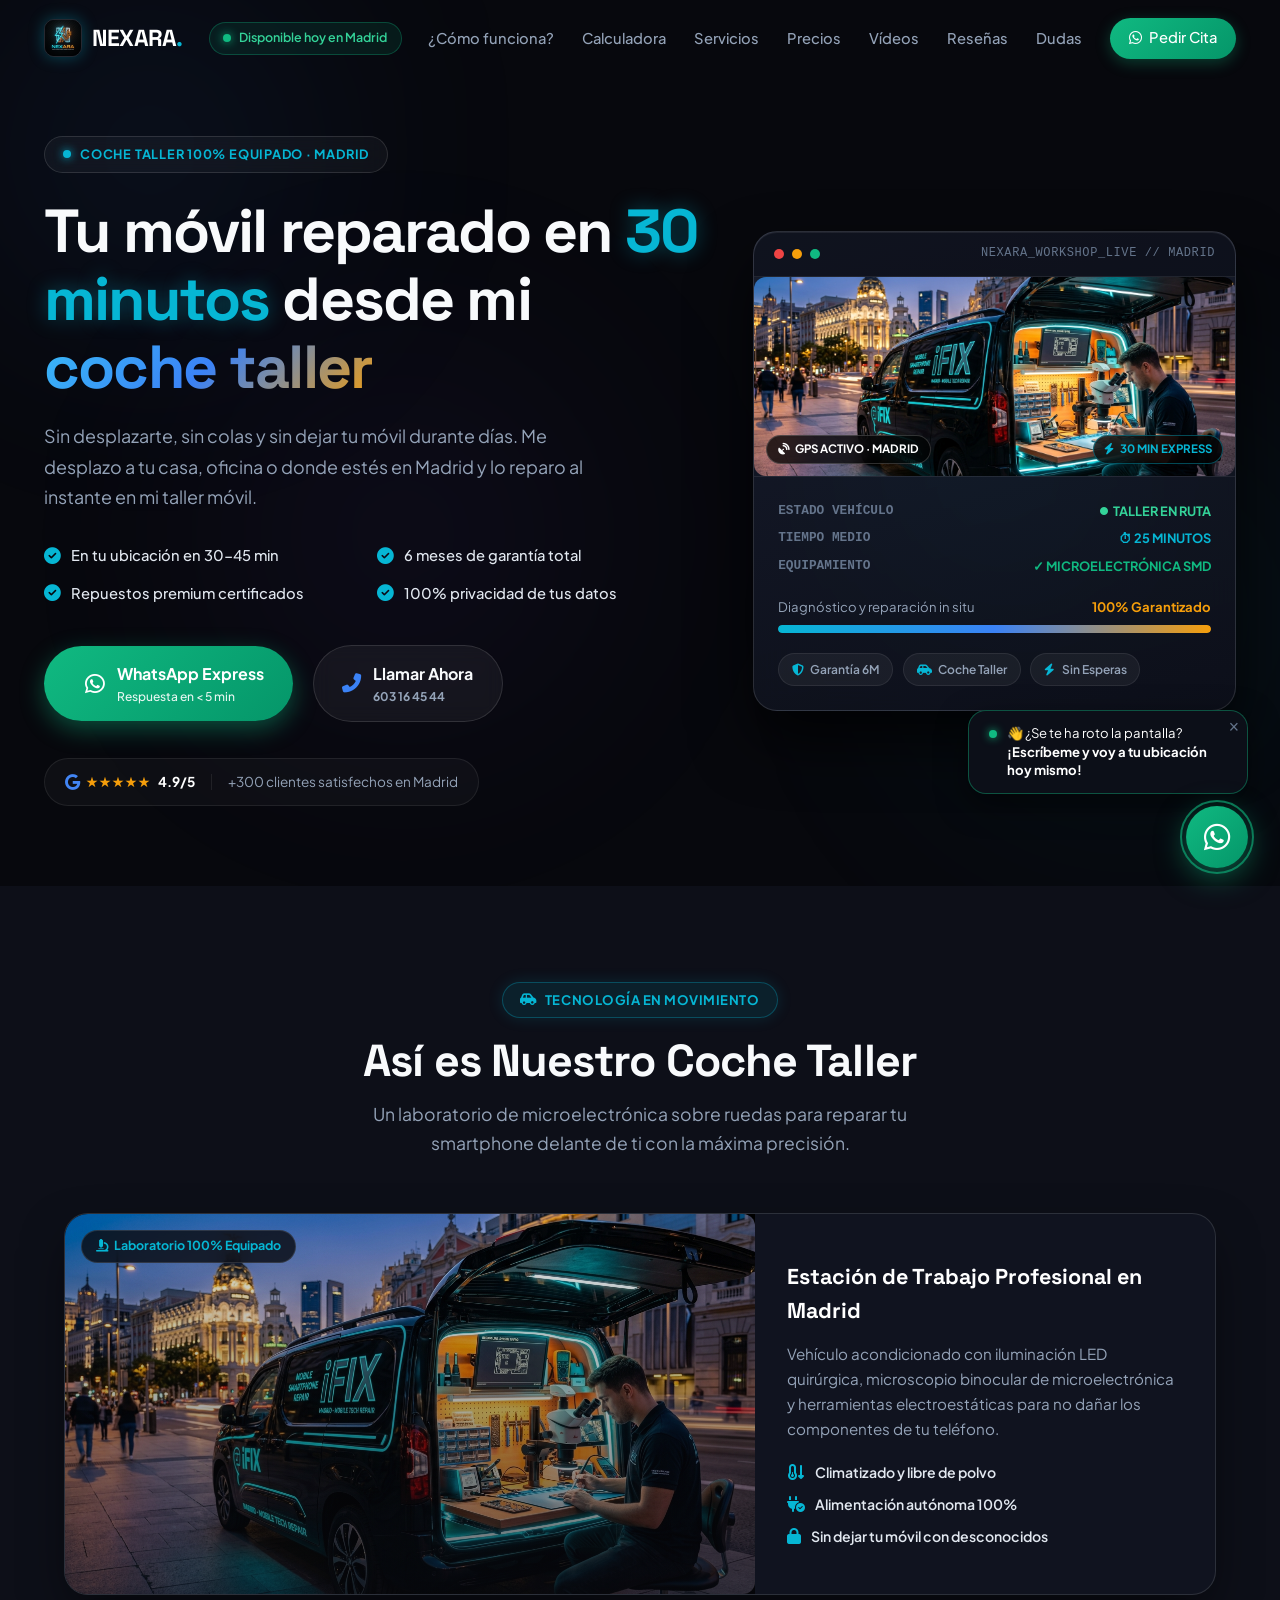
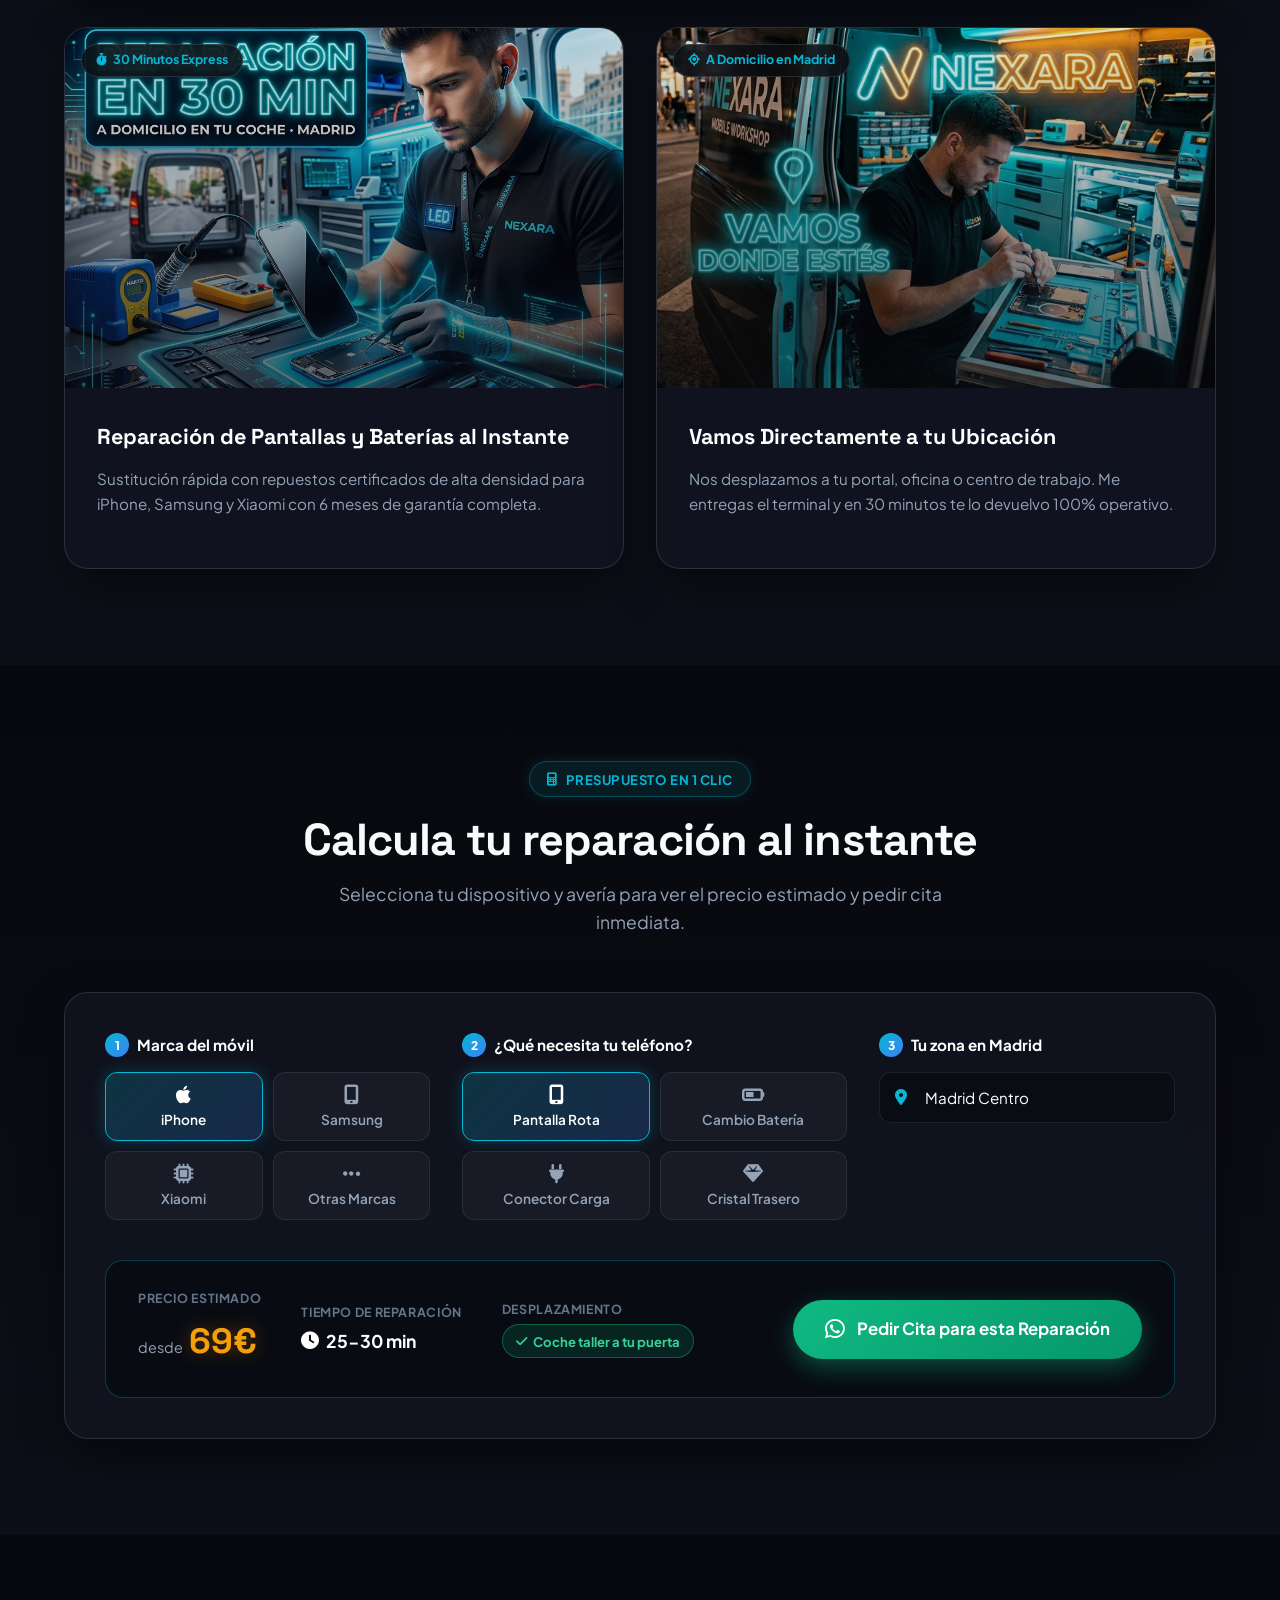
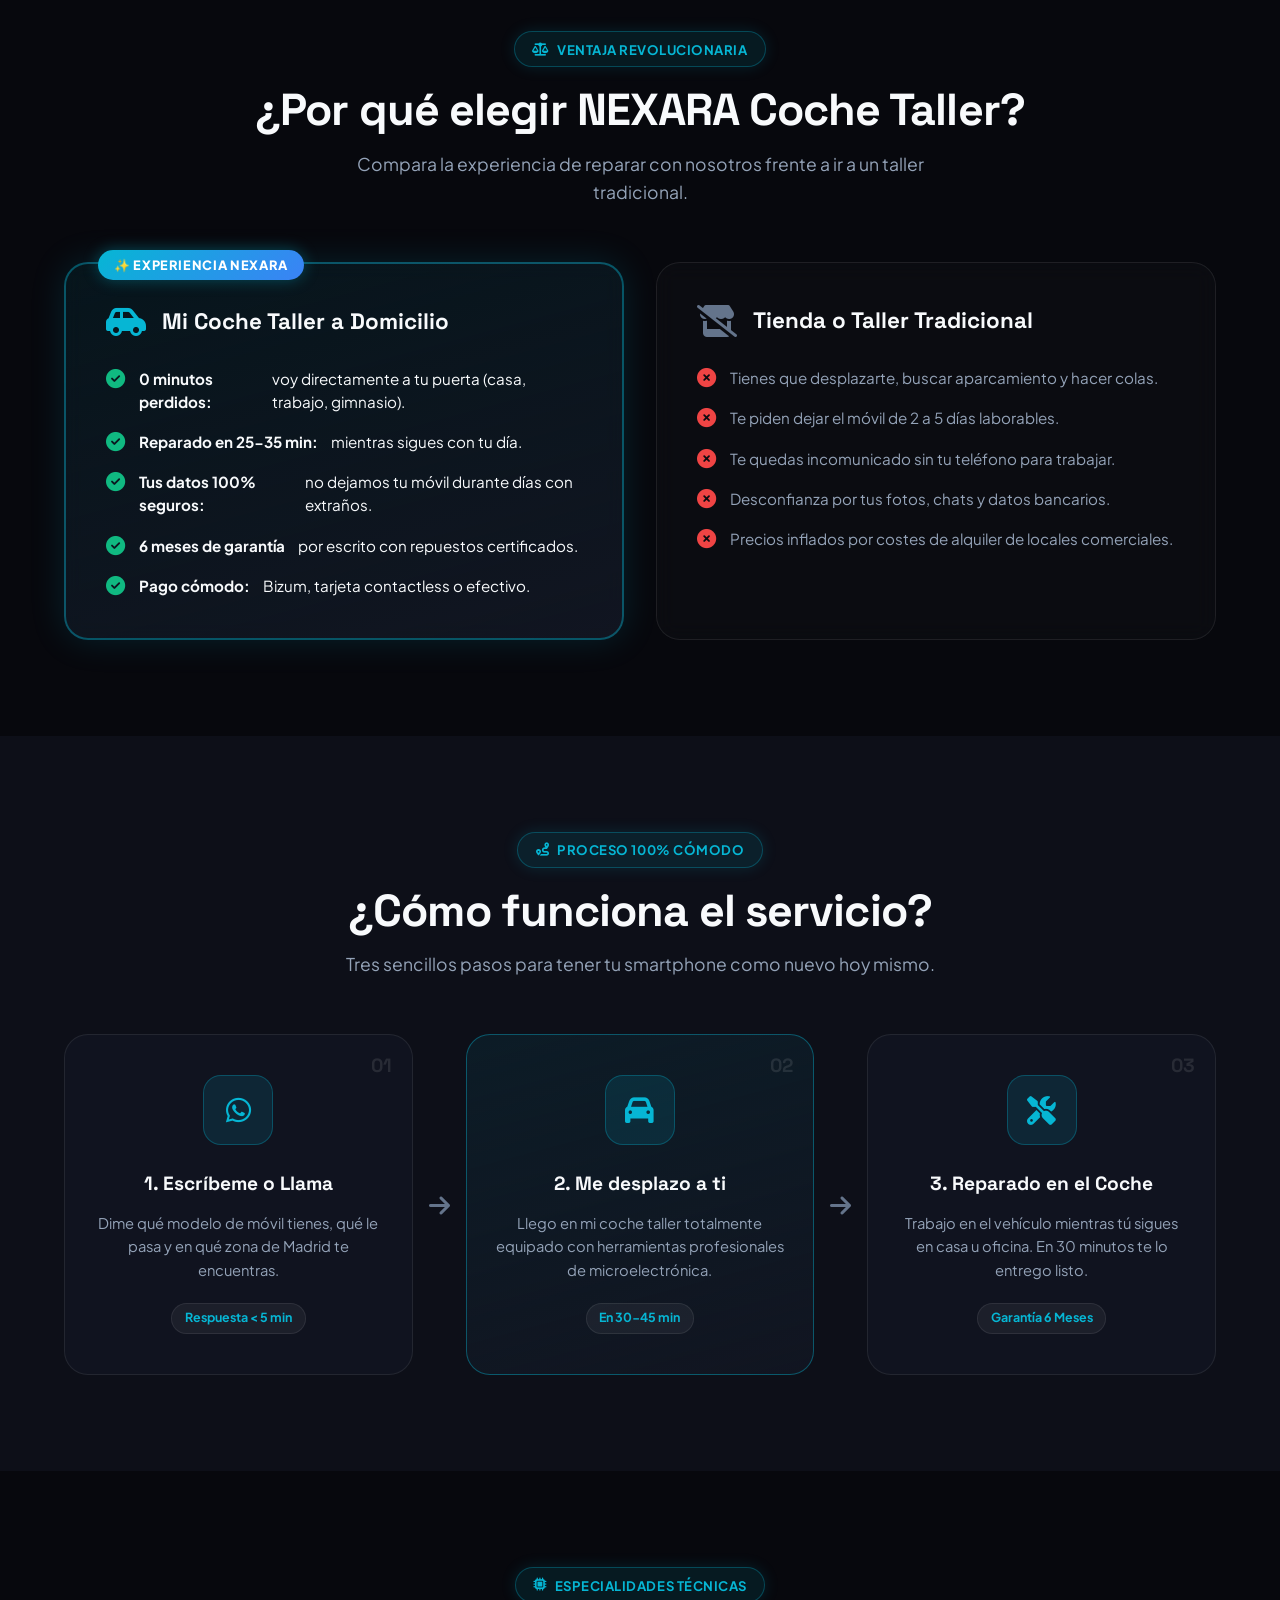
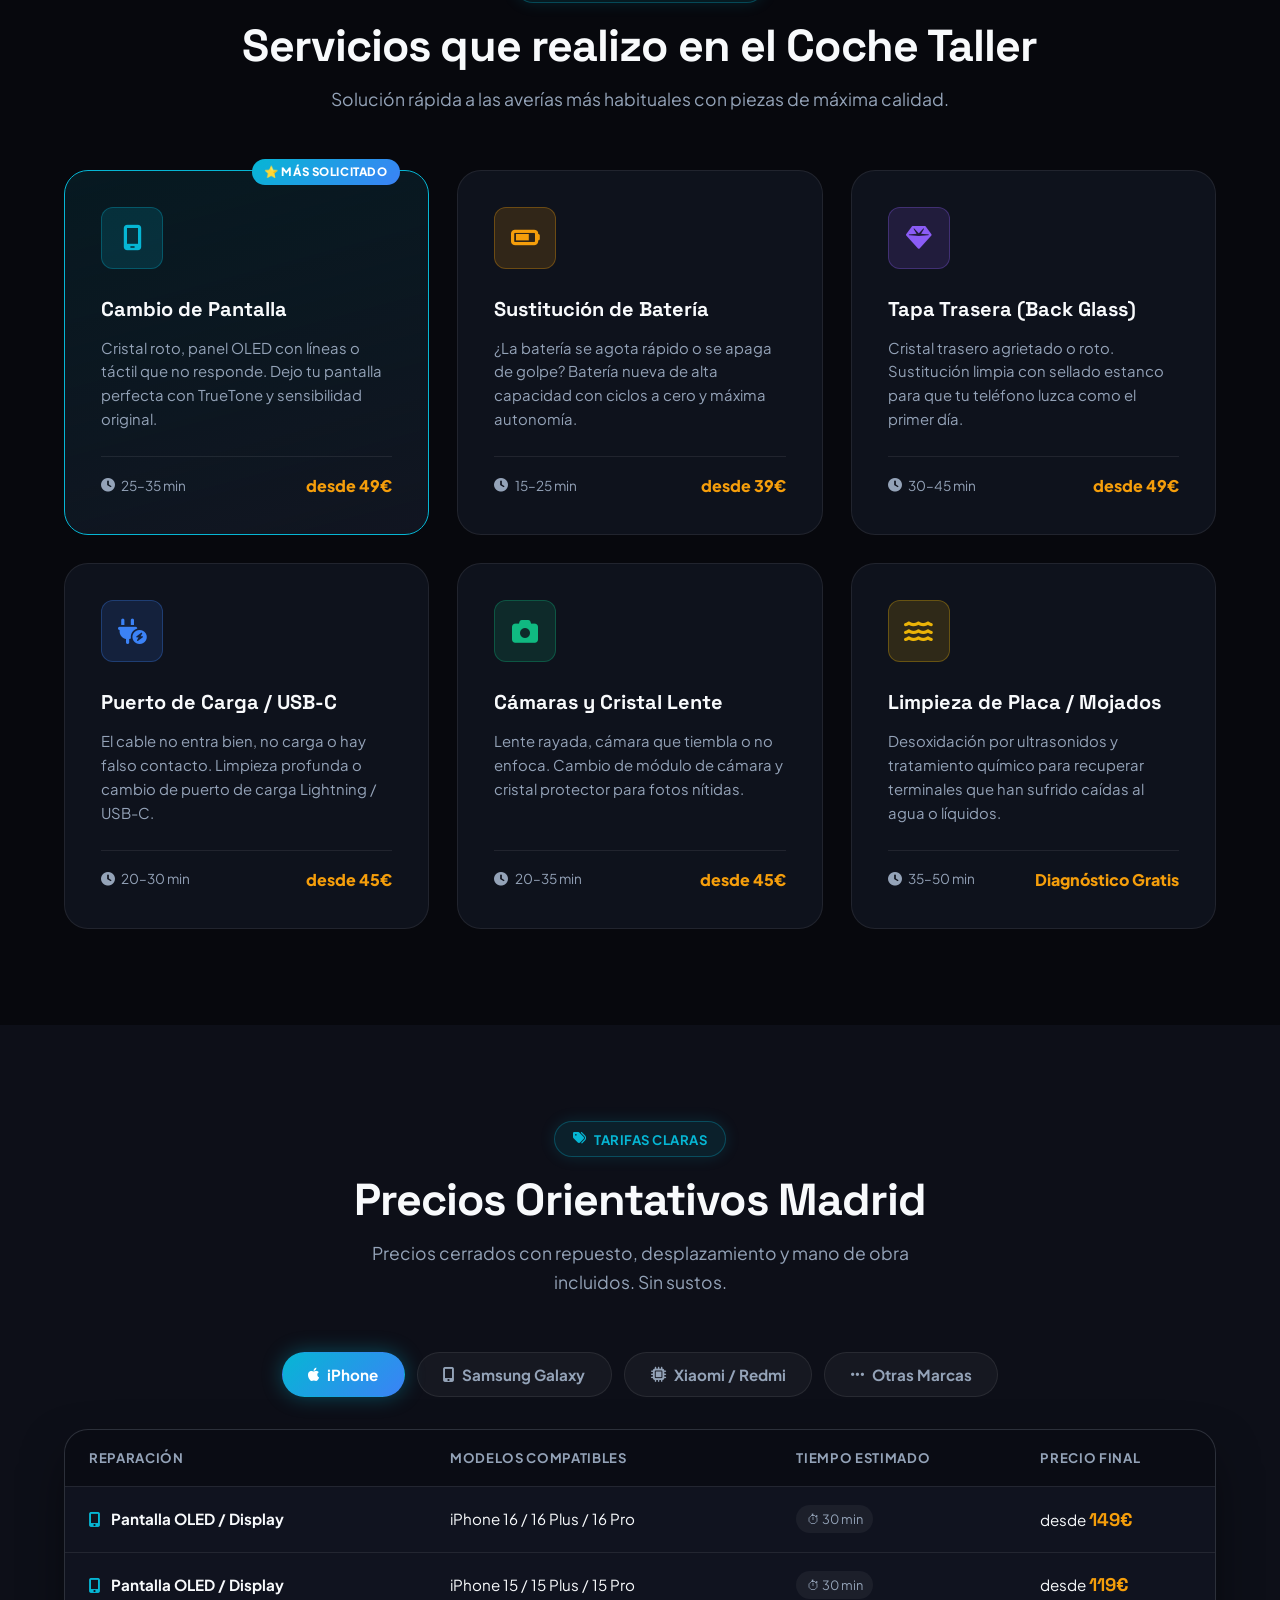
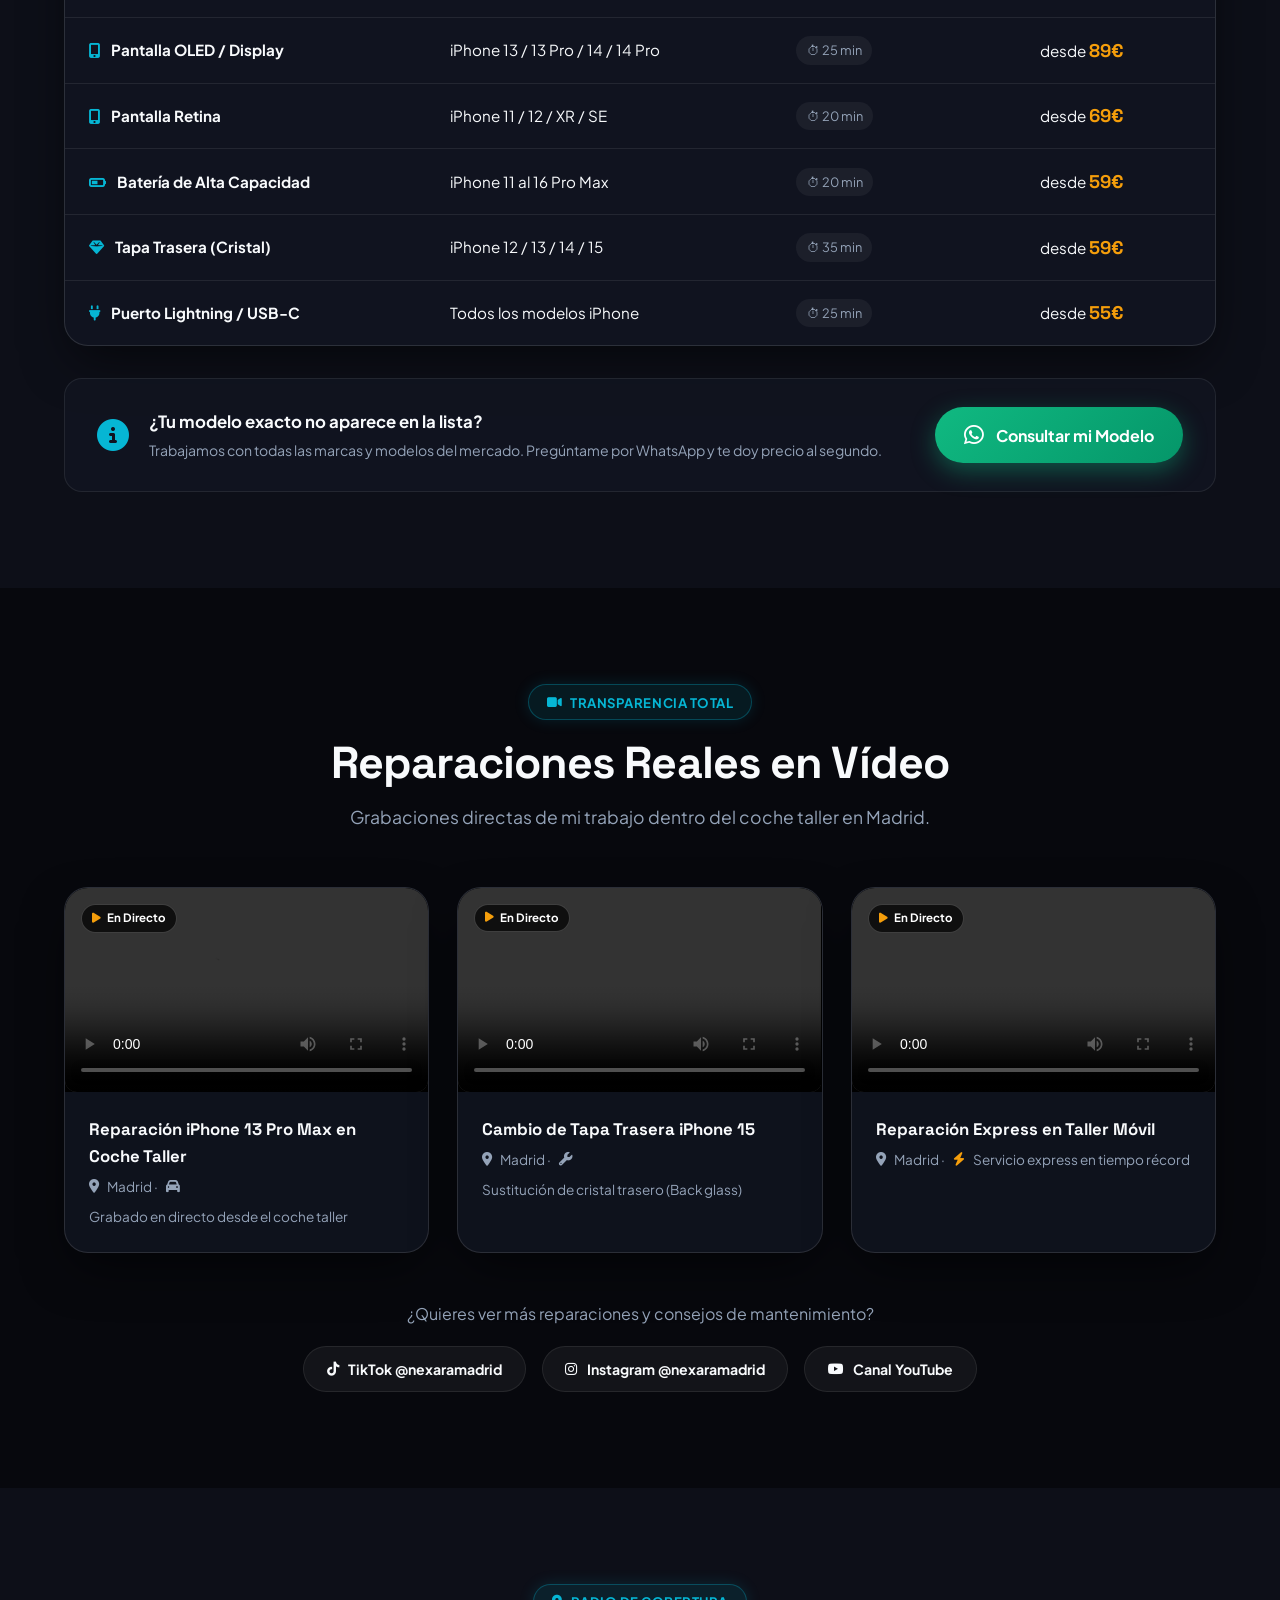
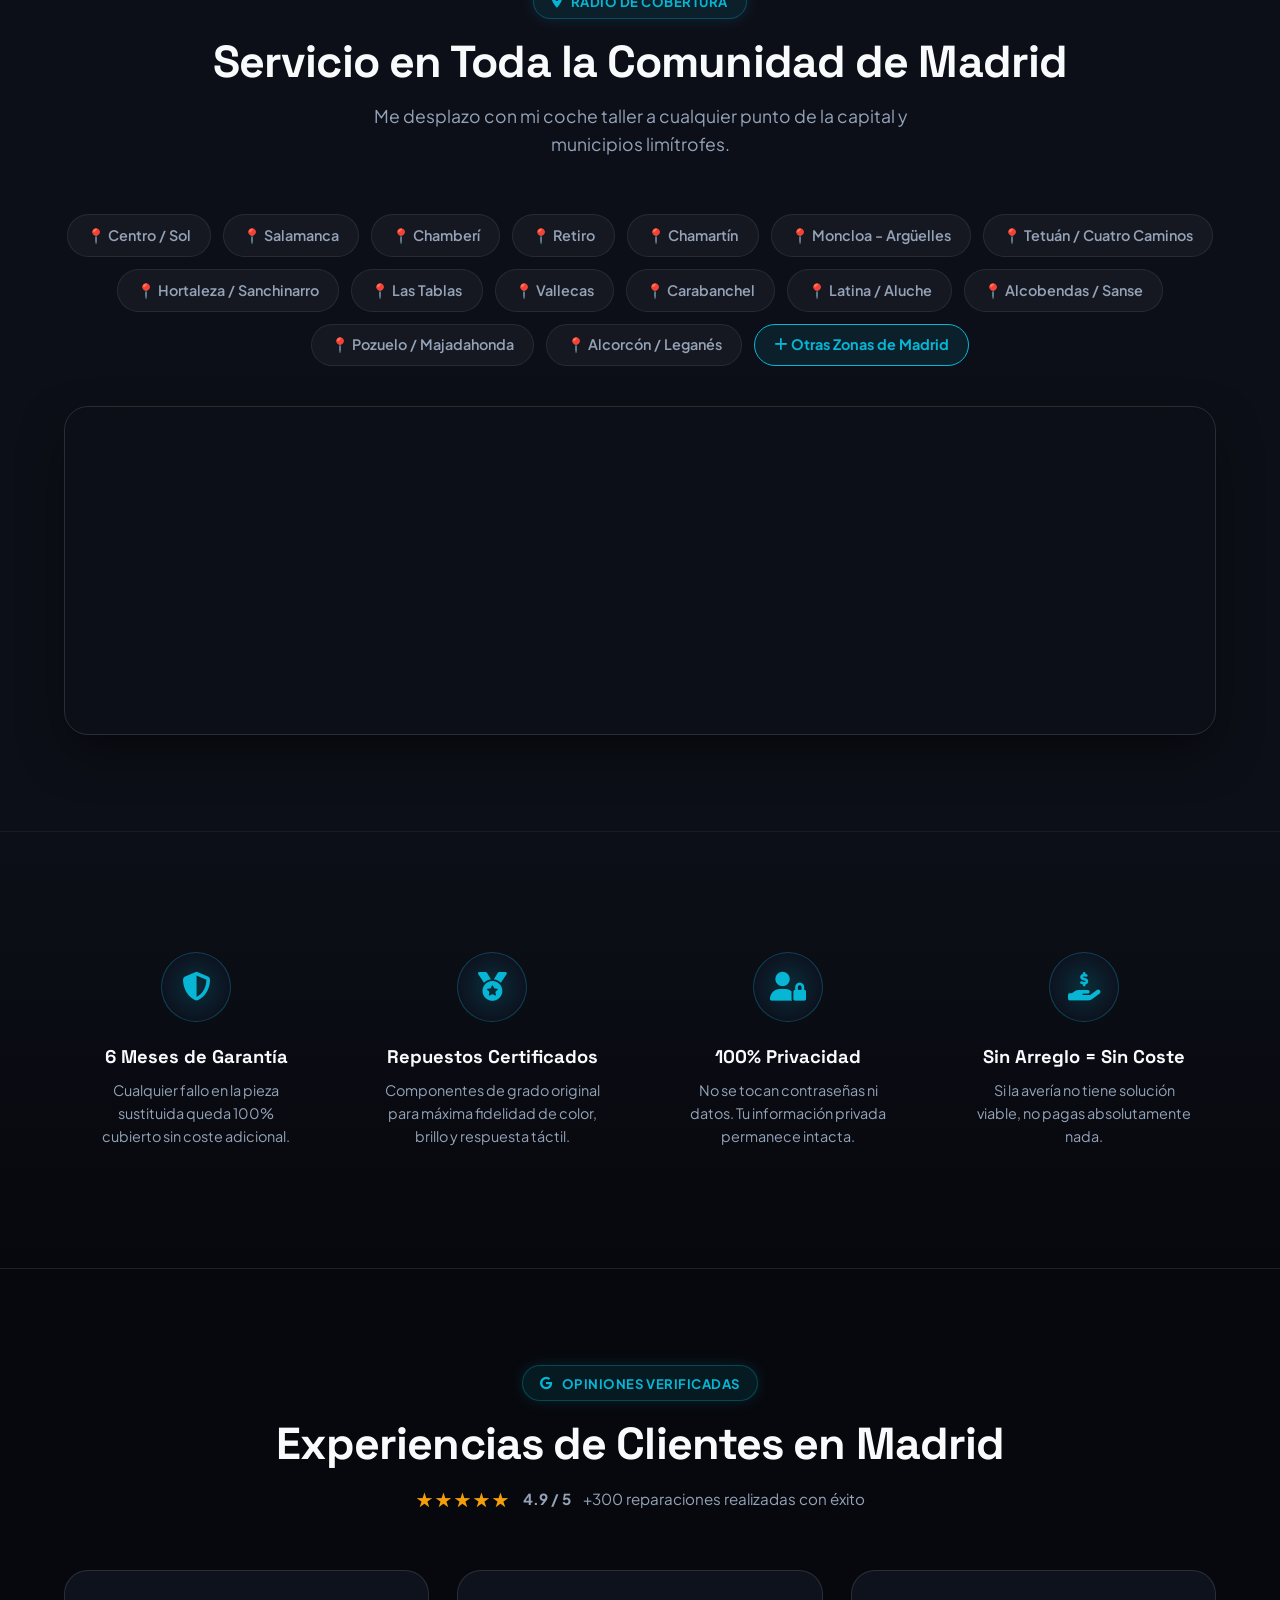
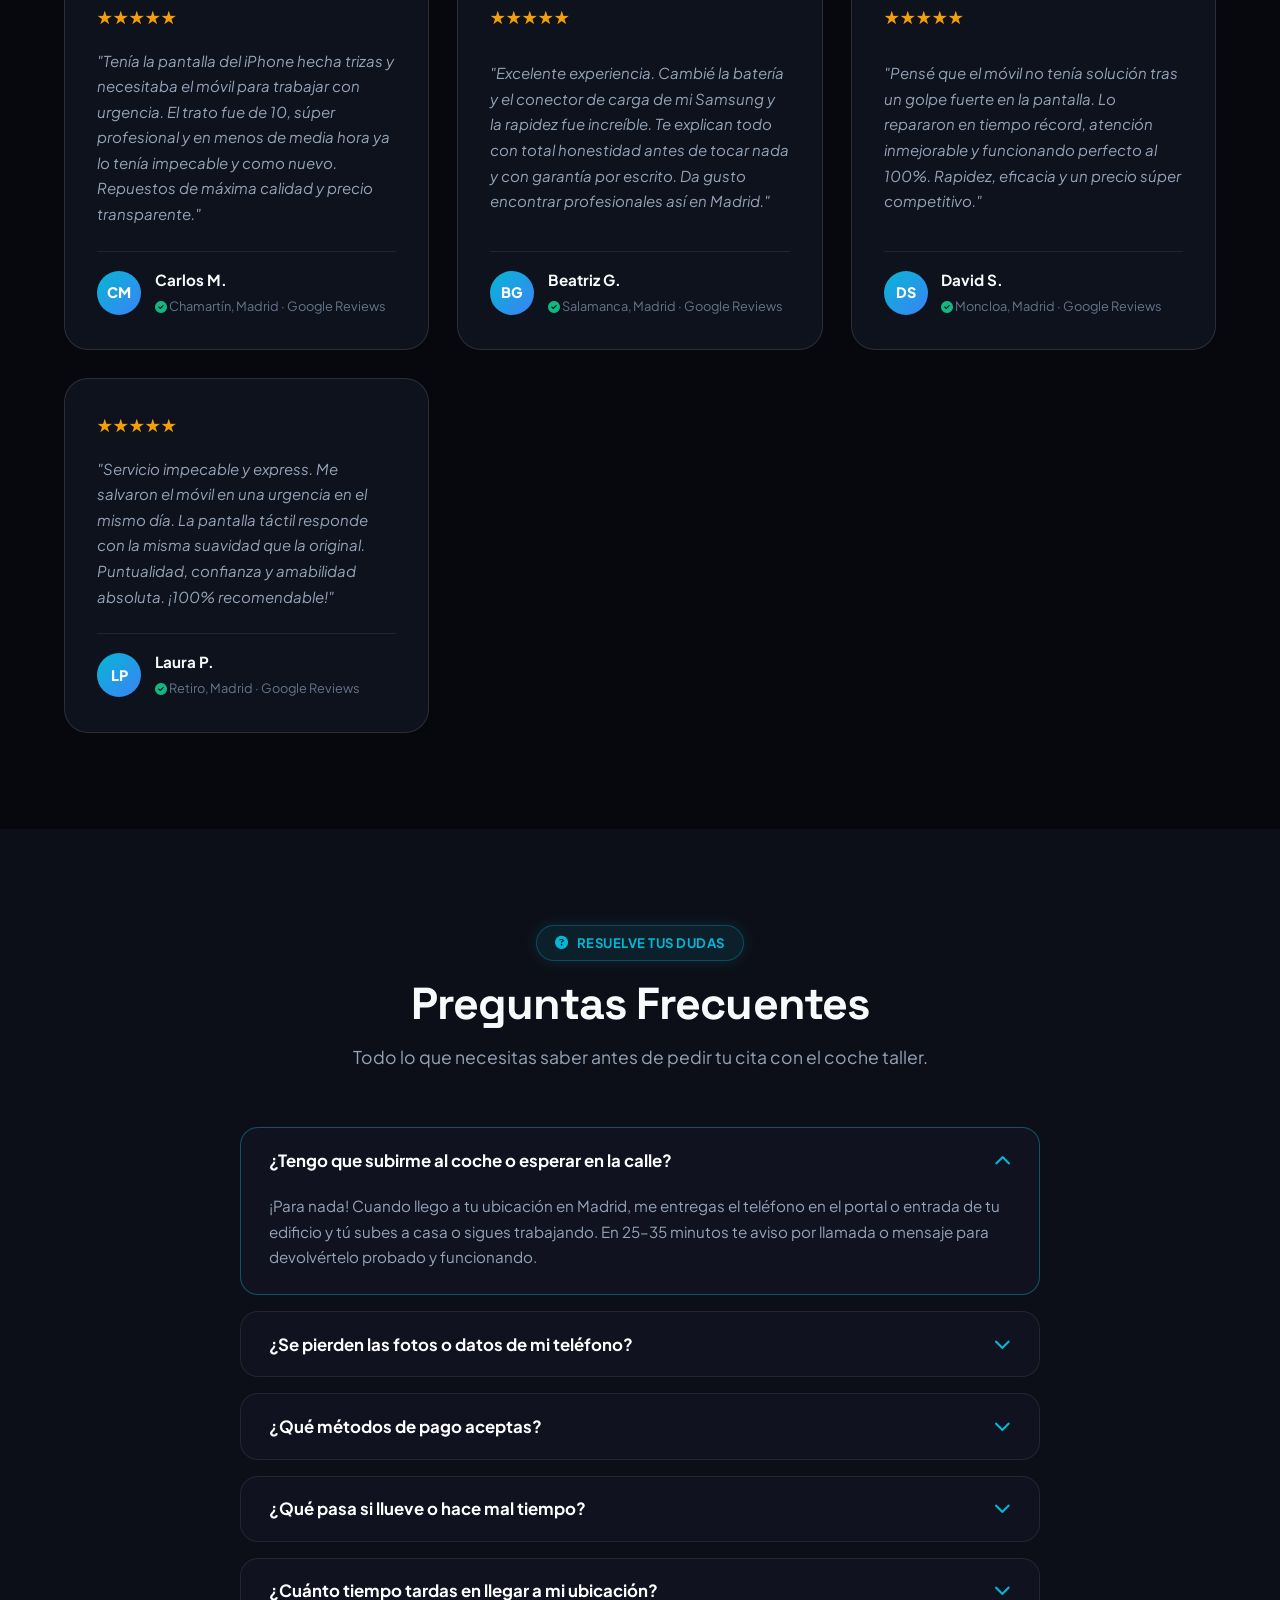
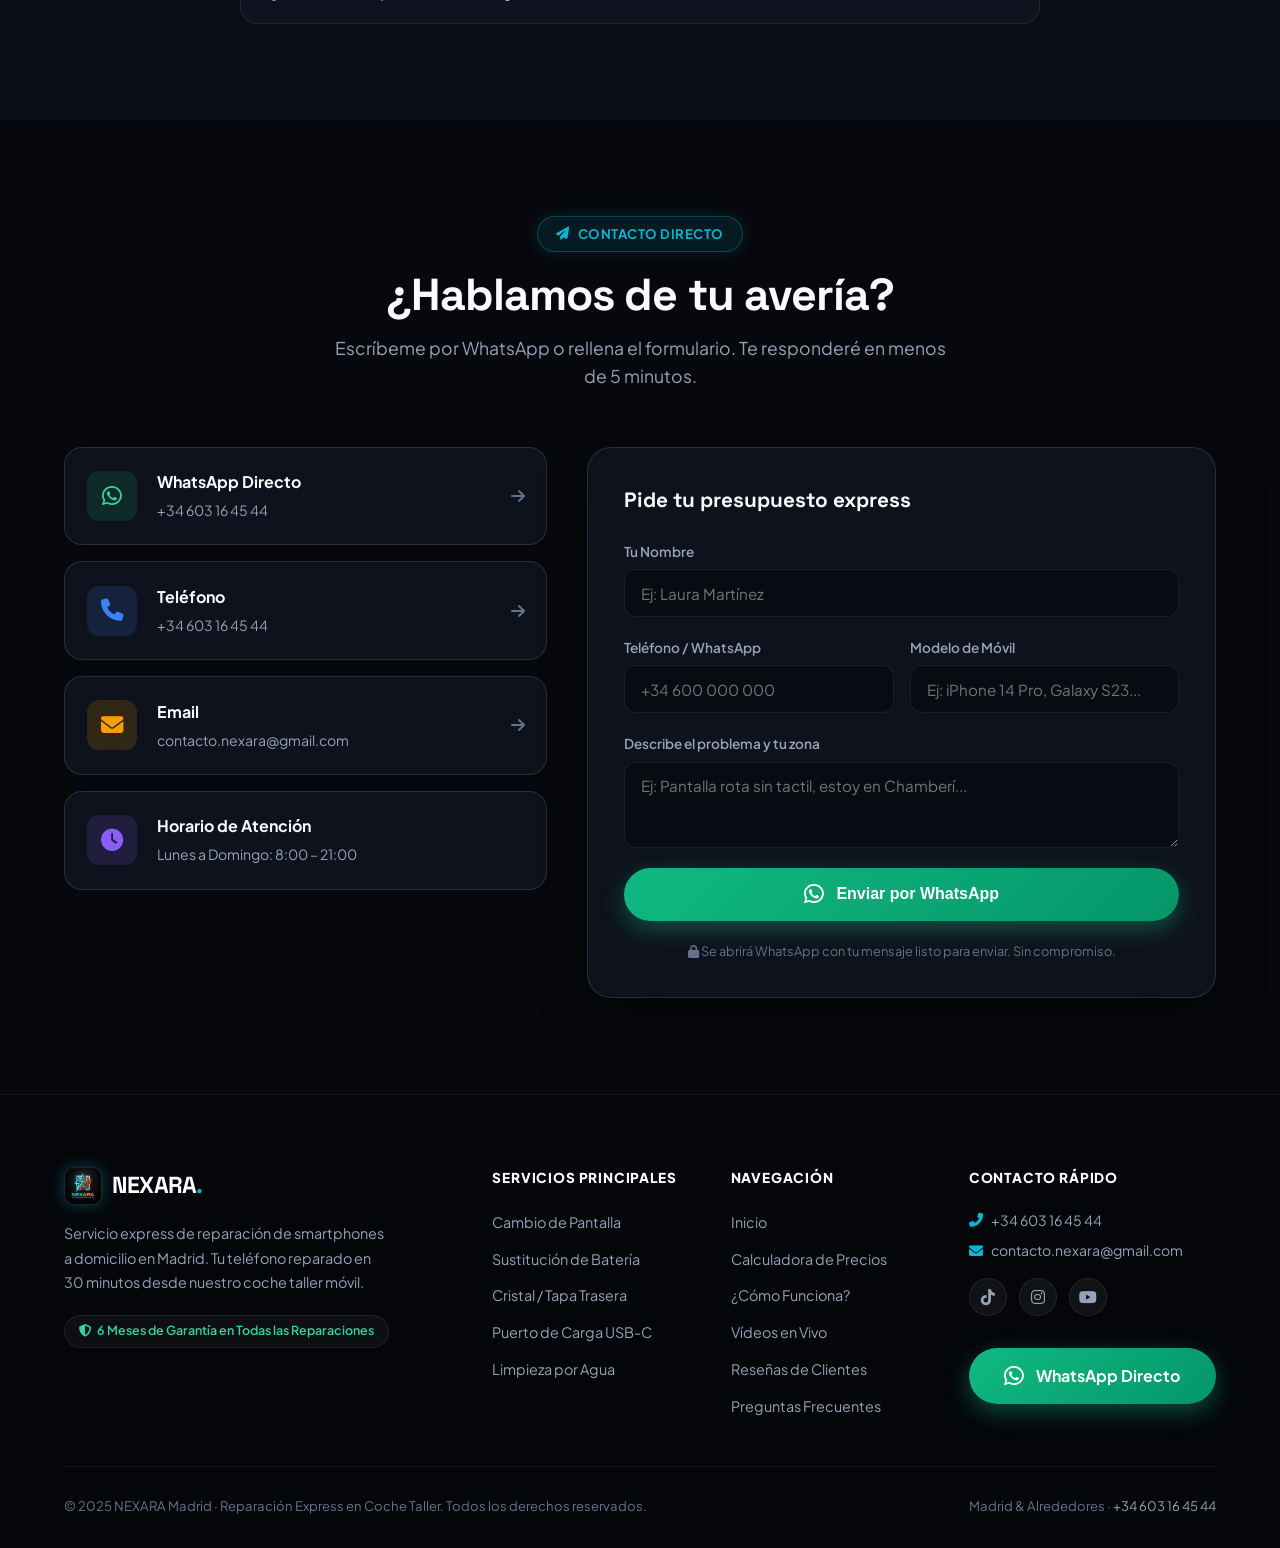
==== commit 57d64846: "Configurar dominio personalizado nexaramadrid.es" ====
--- a/index.html
+++ b/index.html
@@ -11,8 +11,9 @@
   <meta property="og:title" content="NEXARA Madrid — Reparación Express en Coche Taller" />
   <meta property="og:description" content="Técnico a domicilio en Madrid. Llego donde estés y reparo tu pantalla o batería en 30 minutos desde mi coche taller." />
   <meta property="og:type" content="website" />
-  <meta property="og:url" content="https://borja-jpg.github.io/Borja-jpg/" />
-  <meta property="og:image" content="assets/img/banner_coche_taller.jpg" />
+  <meta property="og:url" content="https://nexaramadrid.es/" />
+  <link rel="canonical" href="https://nexaramadrid.es/" />
+  <meta property="og:image" content="https://nexaramadrid.es/assets/img/banner_coche_taller.jpg" />
   <link rel="icon" type="image/jpeg" href="assets/img/logo_nexara.jpg" />
   
   <!-- Fonts -->
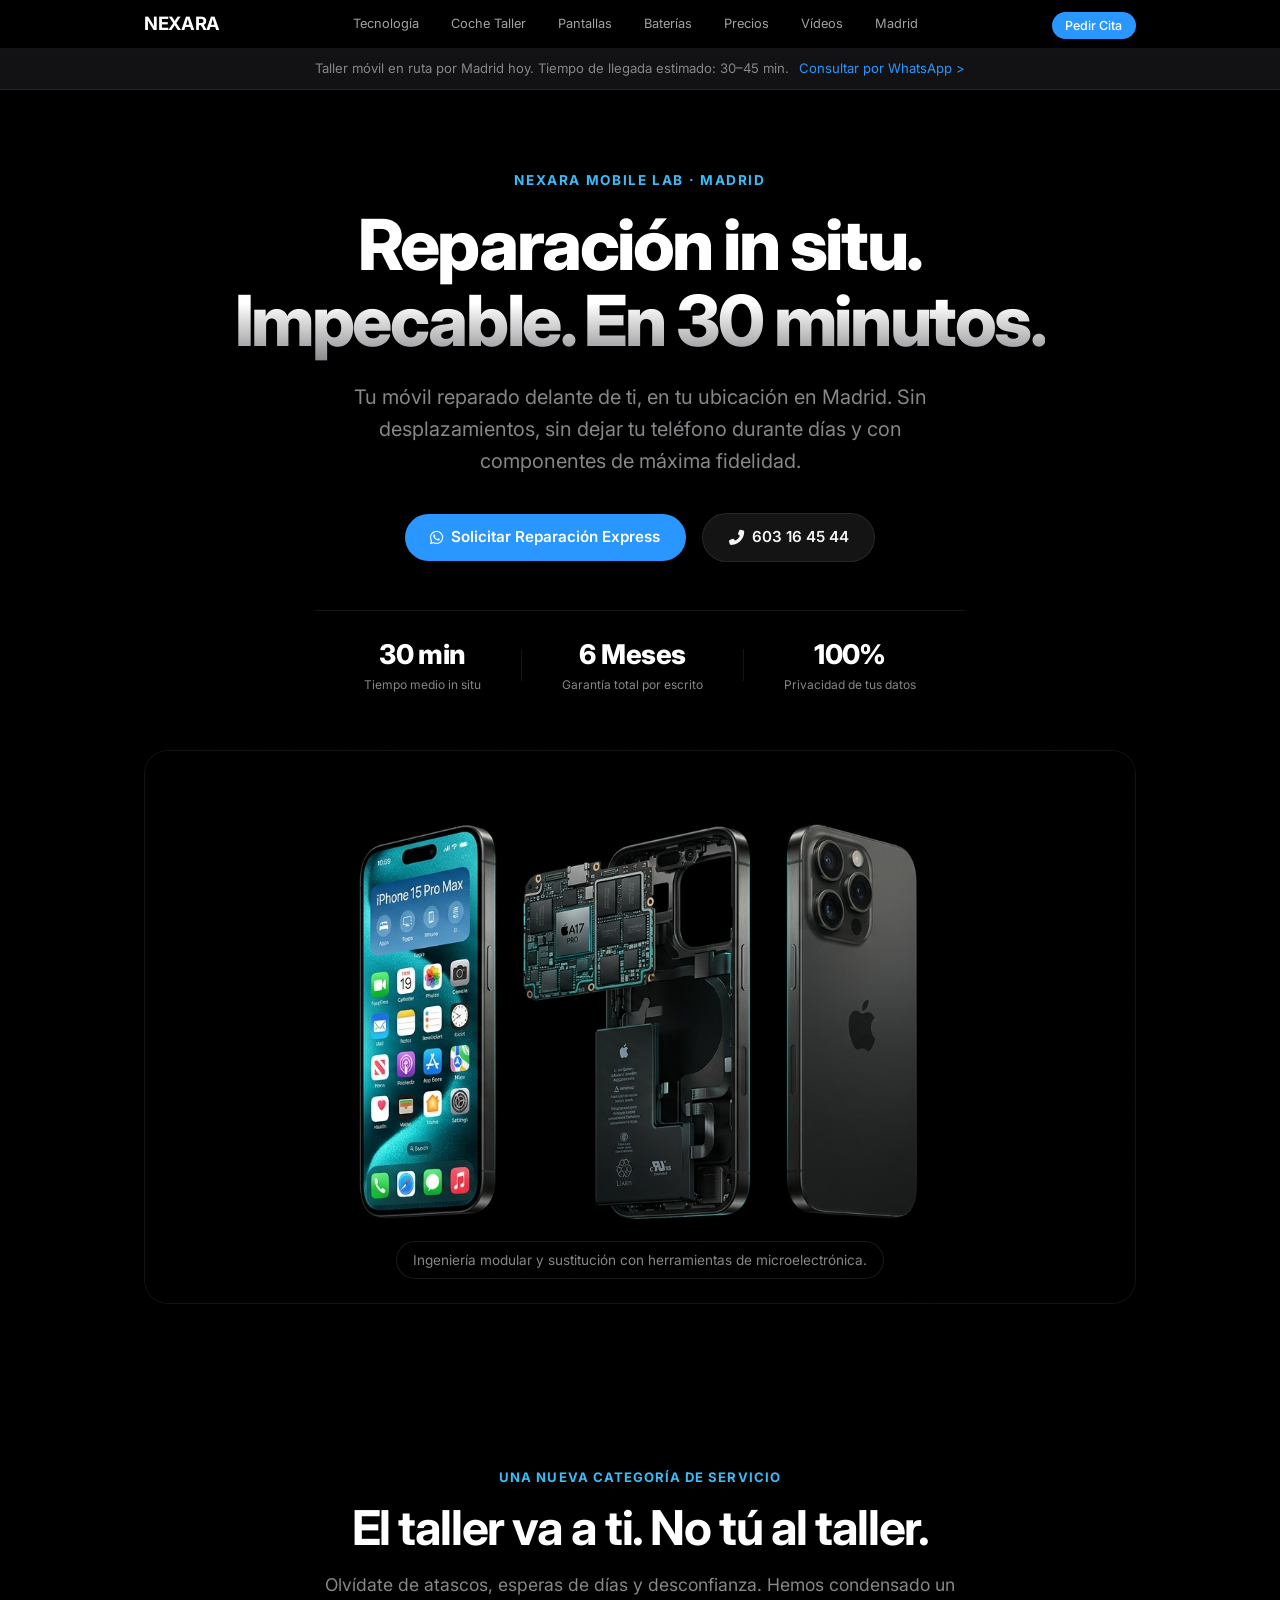
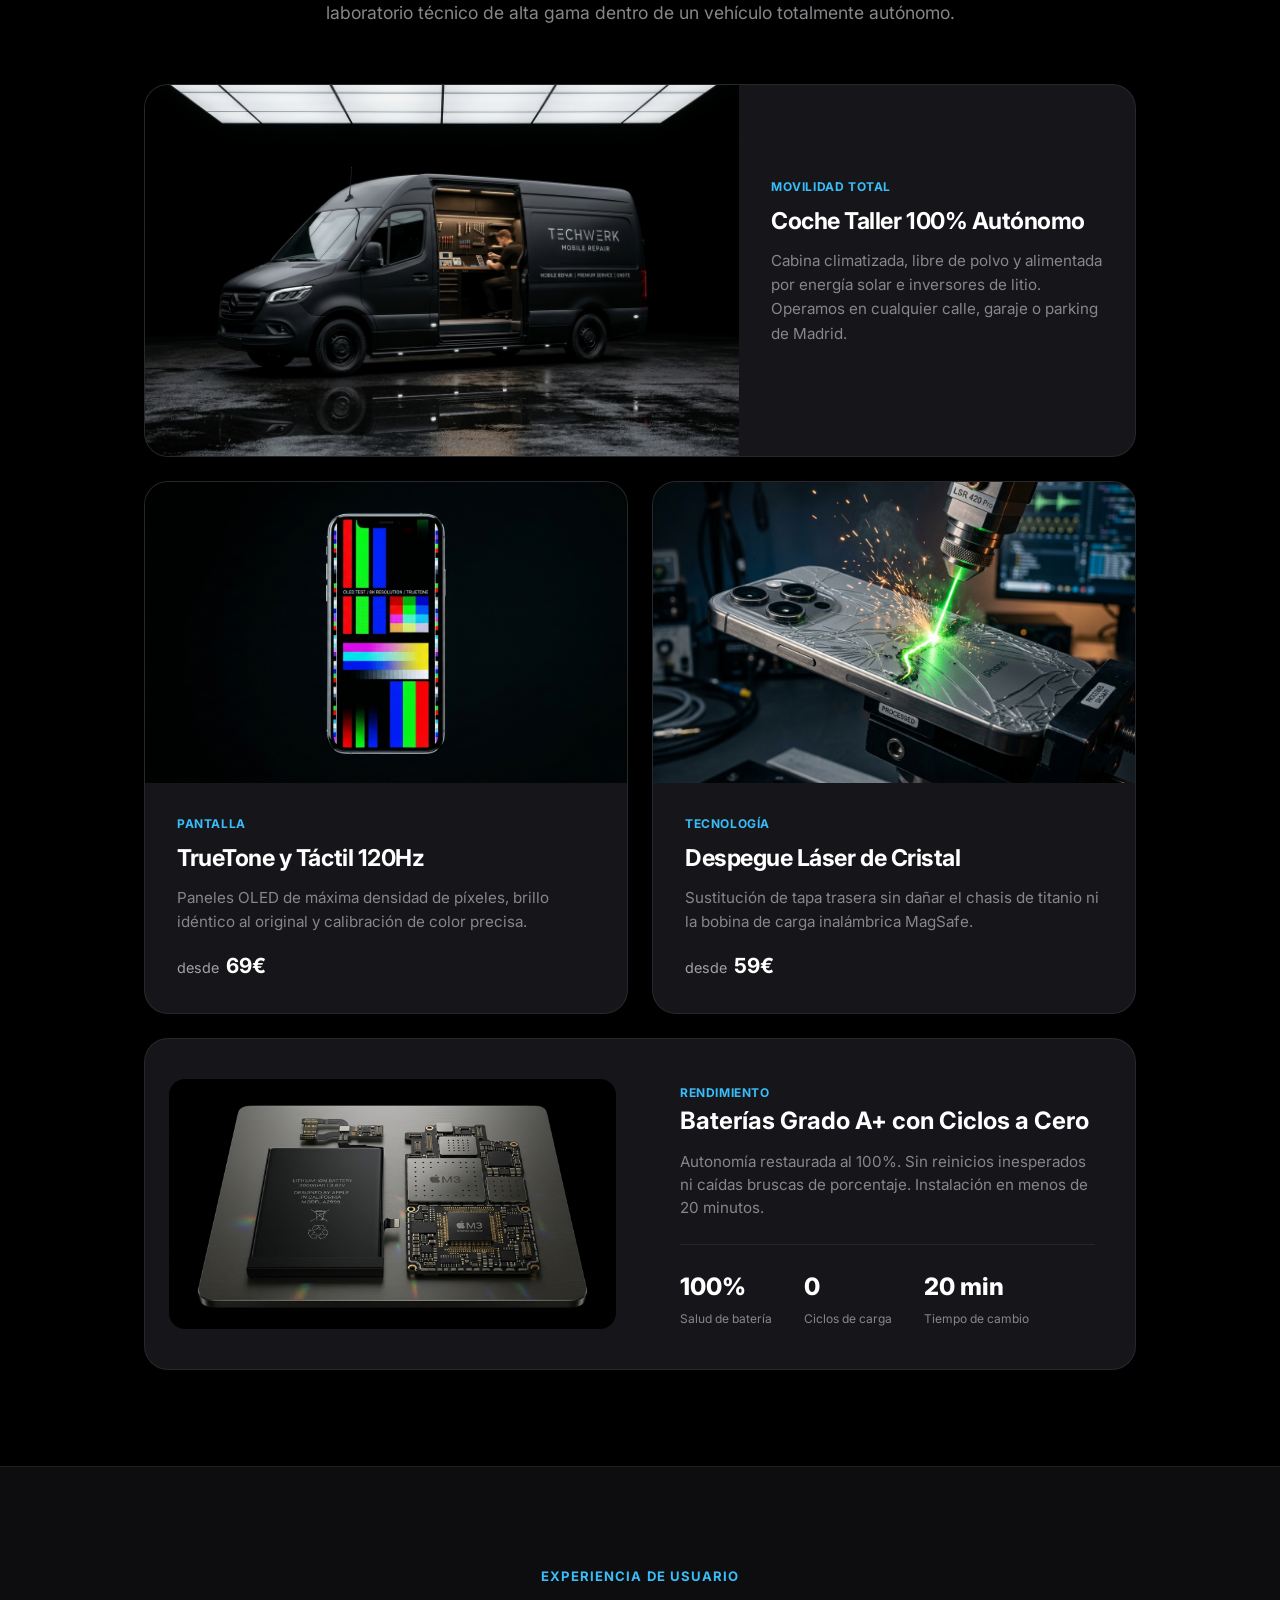
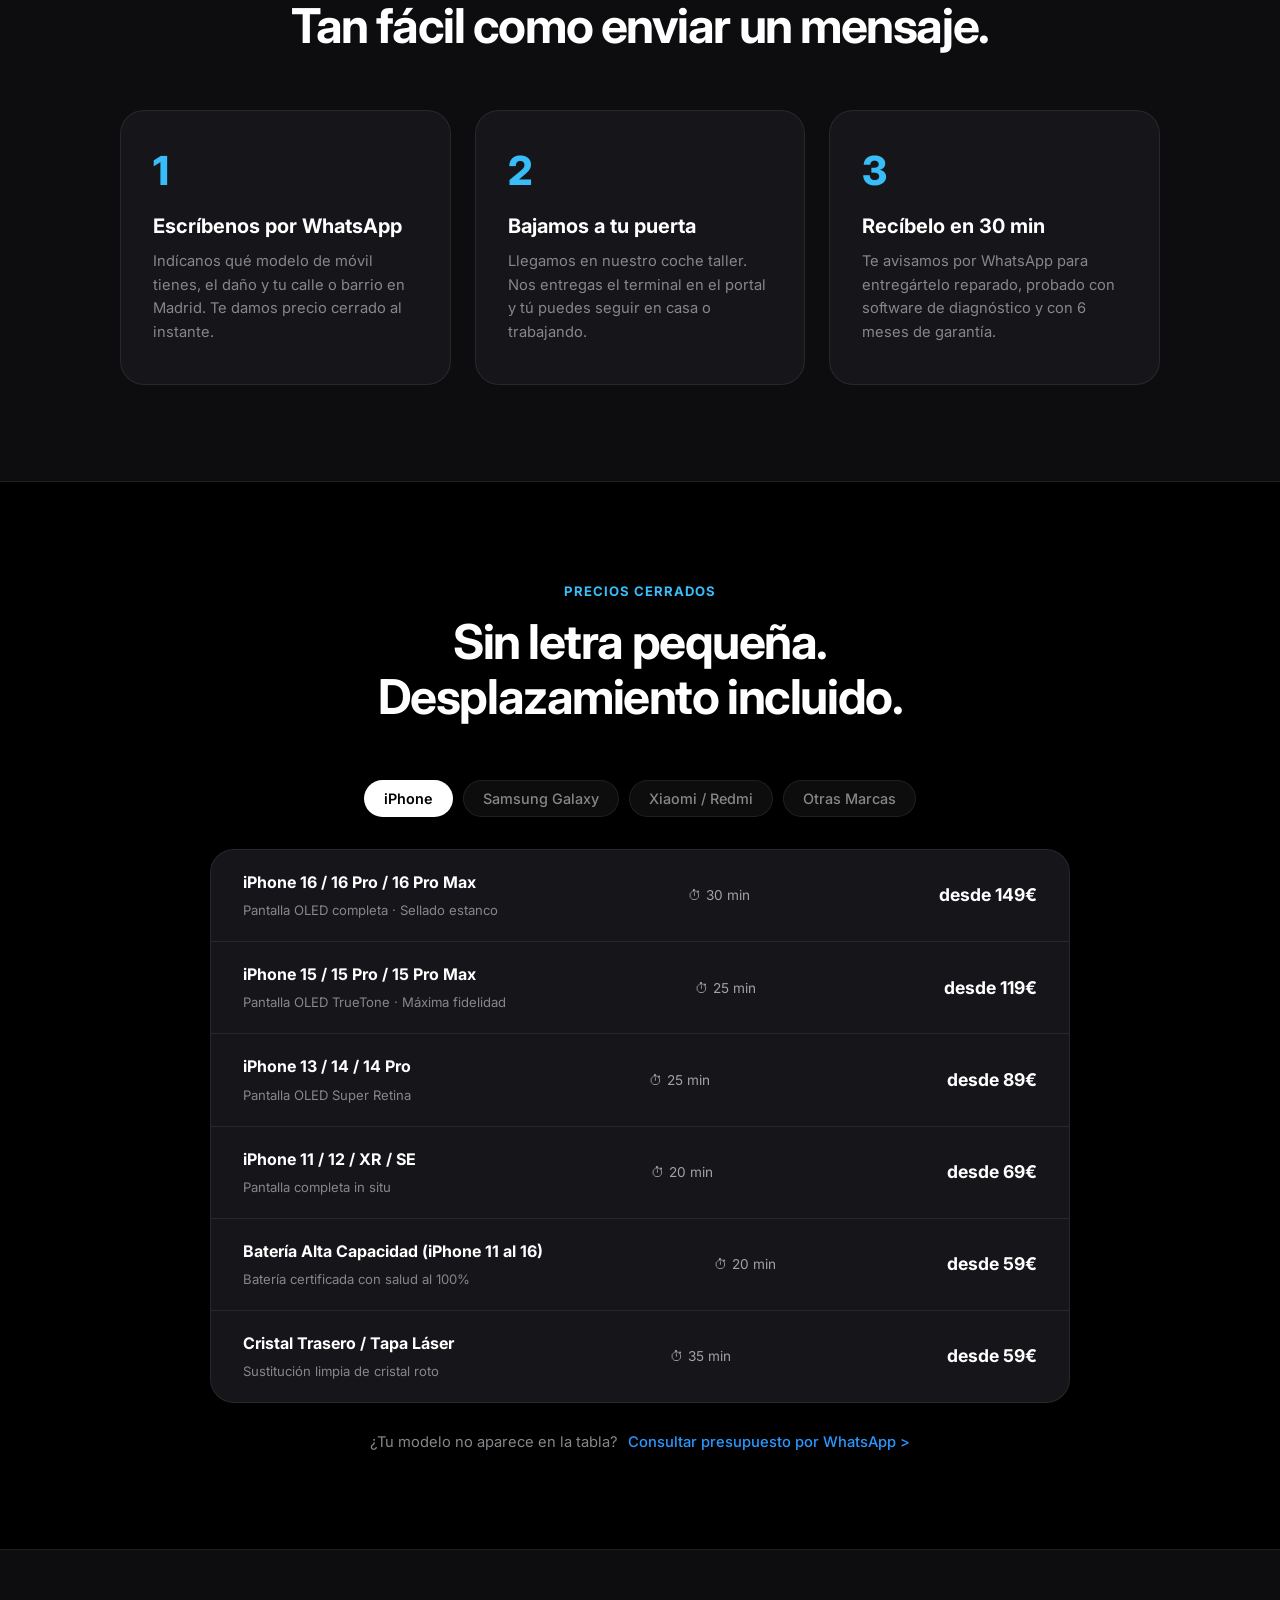
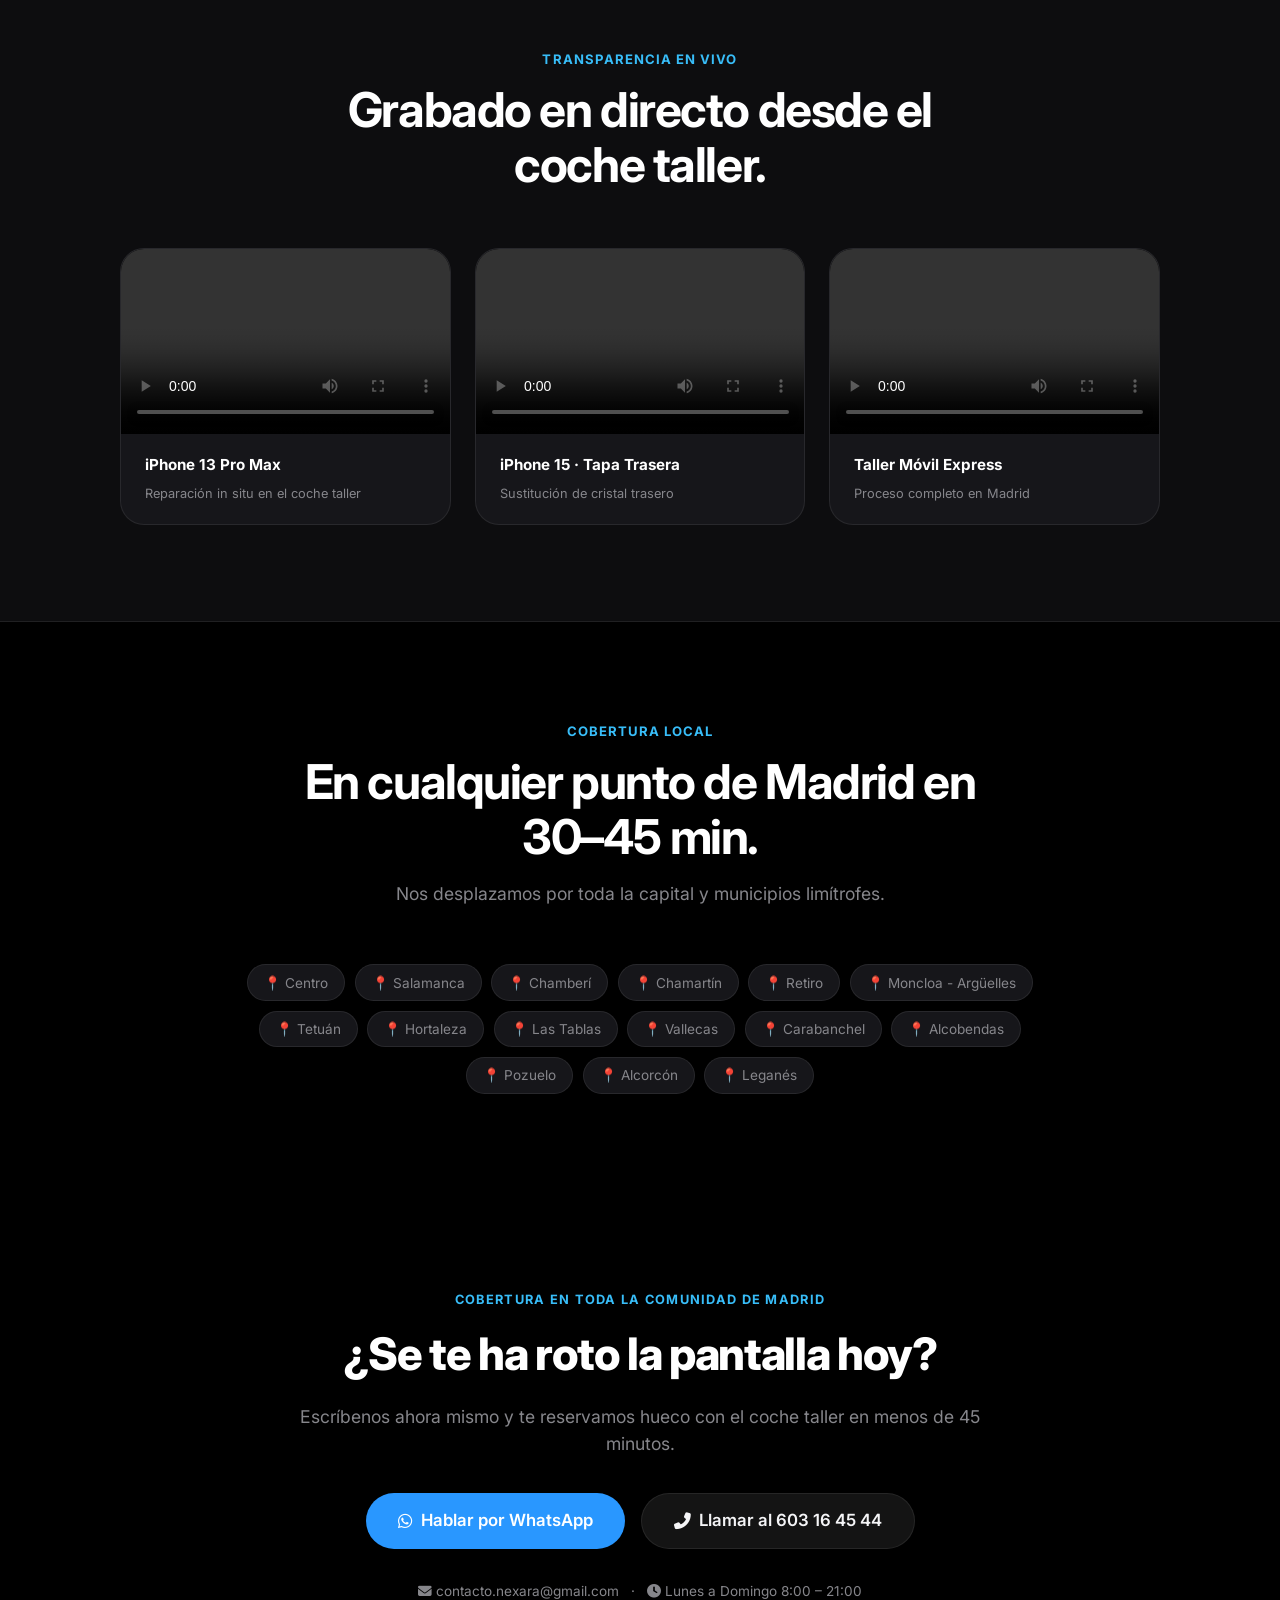
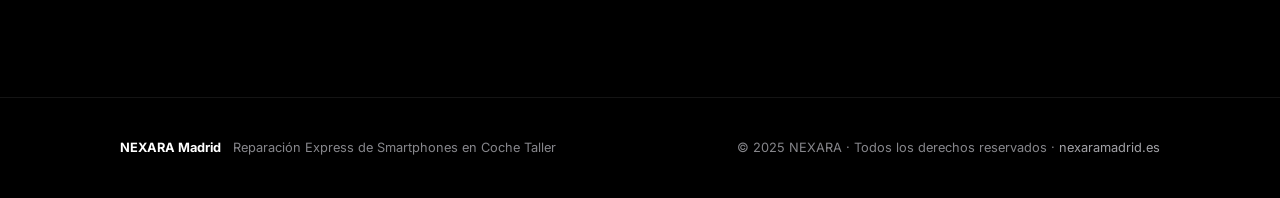
==== commit 1cf83526: "Lanzamiento diseño oficial Apple Keynote (iPhone Air style) y optimización SEO integral (Schema.org," ====
--- a/index.html
+++ b/index.html
@@ -3,1236 +3,655 @@
 <head>
   <meta charset="UTF-8" />
   <meta name="viewport" content="width=device-width, initial-scale=1.0" />
-  <title>NEXARA Madrid — Reparación de Móviles Express en Coche Taller</title>
-  <meta name="description" content="Reparación express de móviles a domicilio en Madrid. Me desplazo a tu ubicación y reparo tu teléfono en 30 min dentro de mi coche taller equipado." />
-  <meta name="keywords" content="reparación móvil Madrid, cambio pantalla domicilio Madrid, técnico móvil a domicilio Madrid, reparación express móvil Madrid, coche taller moviles" />
   
-  <!-- Open Graph -->
-  <meta property="og:title" content="NEXARA Madrid — Reparación Express en Coche Taller" />
-  <meta property="og:description" content="Técnico a domicilio en Madrid. Llego donde estés y reparo tu pantalla o batería en 30 minutos desde mi coche taller." />
+  <!-- SEO TITLE & DESCRIPTION -->
+  <title>NEXARA — Reparación de Móviles a Domicilio en Madrid · En tu Coche en 30 Minutos</title>
+  <meta name="description" content="Reparación express de móviles a domicilio en Madrid. Me desplazo donde estés y cambio tu pantalla iPhone, Samsung o Xiaomi en 30 minutos desde mi coche taller. Garantía 6 meses." />
+  <meta name="keywords" content="reparacion movil a domicilio madrid, cambio pantalla iphone madrid express, arreglo movil madrid urgente, reparacion telefonos coche taller madrid, cambiar bateria iphone domicilio madrid, reparacion samsung madrid express, cambiar pantalla xiaomi madrid domicilio" />
+  <meta name="author" content="NEXARA Madrid" />
+  <meta name="robots" content="index, follow, max-image-preview:large, max-snippet:-1, max-video-preview:-1" />
+  <link rel="canonical" href="https://nexaramadrid.es/" />
+
+  <!-- GEO SEO LOCAL TAGS -->
+  <meta name="geo.region" content="ES-MD" />
+  <meta name="geo.placename" content="Madrid" />
+  <meta name="geo.position" content="40.416775;-3.703790" />
+  <meta name="ICBM" content="40.416775, -3.703790" />
+
+  <!-- OPEN GRAPH / FACEBOOK / WHATSAPP -->
+  <meta property="og:locale" content="es_ES" />
   <meta property="og:type" content="website" />
+  <meta property="og:title" content="NEXARA Madrid — Reparación de Móviles a Domicilio en 30 Minutos" />
+  <meta property="og:description" content="Técnico a domicilio express en Madrid. Reparamos tu pantalla, batería o conector in situ desde nuestro coche taller móvil. 6 meses de garantía." />
   <meta property="og:url" content="https://nexaramadrid.es/" />
-  <link rel="canonical" href="https://nexaramadrid.es/" />
-  <meta property="og:image" content="https://nexaramadrid.es/assets/img/banner_coche_taller.jpg" />
+  <meta property="og:site_name" content="NEXARA Madrid" />
+  <meta property="og:image" content="https://nexaramadrid.es/assets/img/hero_exploded.jpg" />
+  <meta property="og:image:width" content="1200" />
+  <meta property="og:image:height" content="675" />
+  <meta property="og:image:type" content="image/jpeg" />
+
+  <!-- TWITTER CARDS -->
+  <meta name="twitter:card" content="summary_large_image" />
+  <meta name="twitter:title" content="NEXARA Madrid — Reparación de Móviles a Domicilio" />
+  <meta name="twitter:description" content="Reparación express de smartphones en Madrid desde coche taller. En 30 minutos y sin moverte de casa." />
+  <meta name="twitter:image" content="https://nexaramadrid.es/assets/img/hero_exploded.jpg" />
+
+  <!-- FAVICON -->
   <link rel="icon" type="image/jpeg" href="assets/img/logo_nexara.jpg" />
-  
-  <!-- Fonts -->
+  <link rel="apple-touch-icon" href="assets/img/logo_nexara.jpg" />
+
+  <!-- GOOGLE STRUCTURED DATA SCHEMA.ORG (JSON-LD) LOCAL BUSINESS & FAQ -->
+  <script type="application/ld+json">
+  {
+    "@context": "https://schema.org",
+    "@graph": [
+      {
+        "@type": "LocalBusiness",
+        "@id": "https://nexaramadrid.es/#business",
+        "name": "NEXARA Madrid - Reparación de Móviles a Domicilio",
+        "url": "https://nexaramadrid.es/",
+        "logo": "https://nexaramadrid.es/assets/img/logo_nexara.jpg",
+        "image": "https://nexaramadrid.es/assets/img/hero_exploded.jpg",
+        "description": "Servicio técnico express de reparación de smartphones a domicilio en Madrid. Reparación de pantallas, baterías y componentes en 30 minutos desde coche taller móvil.",
+        "telephone": "+34603164544",
+        "email": "contacto.nexara@gmail.com",
+        "priceRange": "€€",
+        "paymentAccepted": "Cash, Credit Card, Bizum",
+        "currenciesAccepted": "EUR",
+        "address": {
+          "@type": "PostalAddress",
+          "streetAddress": "Servicio a Domicilio en toda la Comunidad de Madrid",
+          "addressLocality": "Madrid",
+          "postalCode": "28001",
+          "addressCountry": "ES"
+        },
+        "geo": {
+          "@type": "GeoCoordinates",
+          "latitude": 40.416775,
+          "longitude": -3.703790
+        },
+        "areaServed": [
+          { "@type": "City", "name": "Madrid" },
+          { "@type": "AdministrativeArea", "name": "Comunidad de Madrid" },
+          { "@type": "Place", "name": "Salamanca" },
+          { "@type": "Place", "name": "Chamberí" },
+          { "@type": "Place", "name": "Chamartín" },
+          { "@type": "Place", "name": "Retiro" },
+          { "@type": "Place", "name": "Moncloa" },
+          { "@type": "Place", "name": "Alcobendas" },
+          { "@type": "Place", "name": "Pozuelo de Alarcón" }
+        ],
+        "openingHoursSpecification": {
+          "@type": "OpeningHoursSpecification",
+          "dayOfWeek": ["Monday", "Tuesday", "Wednesday", "Thursday", "Friday", "Saturday", "Sunday"],
+          "opens": "08:00",
+          "closes": "21:00"
+        },
+        "aggregateRating": {
+          "@type": "AggregateRating",
+          "ratingValue": "4.9",
+          "reviewCount": "320",
+          "bestRating": "5",
+          "worstRating": "1"
+        }
+      },
+      {
+        "@type": "FAQPage",
+        "@id": "https://nexaramadrid.es/#faq",
+        "mainEntity": [
+          {
+            "@type": "Question",
+            "name": "¿Cuánto tarda la reparación de un móvil a domicilio en Madrid?",
+            "acceptedAnswer": {
+              "@type": "Answer",
+              "text": "La reparación media de pantalla o batería tarda entre 20 y 35 minutos. El técnico se desplaza con el coche taller a tu ubicación en Madrid y realiza el trabajo in situ."
+            }
+          },
+          {
+            "@type": "Question",
+            "name": "¿Tengo que desplazarme o subirme al coche taller?",
+            "acceptedAnswer": {
+              "@type": "Answer",
+              "text": "No. Nos entregas el teléfono en la puerta o portal de tu domicilio o trabajo en Madrid. El técnico trabaja en el vehículo taller y te lo devuelve probado y funcionando en media hora."
+            }
+          },
+          {
+            "@type": "Question",
+            "name": "¿Qué garantía tienen las reparaciones de NEXARA?",
+            "acceptedAnswer": {
+              "@type": "Answer",
+              "text": "Todas las reparaciones incluyen 6 meses de garantía total por escrito sobre repuestos y mano de obra."
+            }
+          }
+        ]
+      }
+    ]
+  }
+  </script>
+
+  <!-- FONTS: Apple Style Inter + FontAwesome -->
   <link rel="preconnect" href="https://fonts.googleapis.com" />
-  <link rel="preconnect" href="https://fonts.gstatic.com" />
-  <link href="https://fonts.googleapis.com/css2?family=Plus+Jakarta+Sans:wght@400;500;600;700;800&family=Space+Grotesk:wght@600;700&display=swap" rel="stylesheet" />
-  
-  <!-- Icons -->
+  <link rel="preconnect" href="https://fonts.gstatic.com" crossorigin />
+  <link href="https://fonts.googleapis.com/css2?family=Inter:wght@300;400;500;600;700;800;900&display=swap" rel="stylesheet" />
   <link rel="stylesheet" href="https://cdnjs.cloudflare.com/ajax/libs/font-awesome/6.5.0/css/all.min.css" />
   
-  <!-- Custom Styles -->
   <link rel="stylesheet" href="css/styles.css" />
 </head>
 <body>
 
-  <!-- Ambient Light Orbs -->
-  <div class="ambient-glow glow-1"></div>
-  <div class="ambient-glow glow-2"></div>
-  <div class="ambient-glow glow-3"></div>
-
-  <!-- NAVBAR -->
-  <nav class="navbar" id="navbar">
-    <div class="nav-container">
-      <a href="#inicio" class="nav-logo">
-        <img src="assets/img/logo_nexara.jpg" alt="NEXARA Logo" class="nav-logo-img" />
-        <span class="logo-title">NEXARA<span class="logo-dot">.</span></span>
+  <!-- GLOBAL NAV APPLE STYLE -->
+  <header class="apple-header">
+    <nav class="apple-nav">
+      <a href="#hero" class="nav-brand">
+        <span class="brand-text">NEXARA</span>
       </a>
-
-      <div class="nav-status-pill">
-        <span class="live-pulse"></span>
-        <span class="status-text">Disponible hoy en Madrid</span>
-      </div>
-
-      <ul class="nav-links" id="navLinks">
-        <li><a href="#como-funciona">¿Cómo funciona?</a></li>
-        <li><a href="#calculadora">Calculadora</a></li>
-        <li><a href="#servicios">Servicios</a></li>
-        <li><a href="#precios">Precios</a></li>
-        <li><a href="#videos">Vídeos</a></li>
-        <li><a href="#resenas">Reseñas</a></li>
-        <li><a href="#faq">Dudas</a></li>
-        <li>
-          <a href="https://wa.me/34603164544?text=Hola!%20Necesito%20reparar%20mi%20m%C3%B3vil" target="_blank" class="nav-cta-btn">
-            <i class="fab fa-whatsapp"></i> <span>Pedir Cita</span>
+      <div class="nav-menu">
+        <a href="#ingenieria">Tecnología</a>
+        <a href="#taller">Coche Taller</a>
+        <a href="#pantalla">Pantallas</a>
+        <a href="#bateria">Baterías</a>
+        <a href="#precios">Precios</a>
+        <a href="#videos">Vídeos</a>
+        <a href="#cobertura">Madrid</a>
+      </div>
+      <div class="nav-right">
+        <a href="https://wa.me/34603164544?text=Hola!%20Necesito%20reparar%20mi%20m%C3%B3vil" target="_blank" class="apple-btn-buy">
+          Pedir Cita
+        </a>
+      </div>
+    </nav>
+  </header>
+
+  <!-- RIBBON DISPONIBILIDAD -->
+  <div class="apple-ribbon">
+    <span>Taller móvil en ruta por Madrid hoy. Tiempo de llegada estimado: 30–45 min. <a href="https://wa.me/34603164544?text=Hola!%20Quiero%20consultar%20disponibilidad" target="_blank">Consultar por WhatsApp &gt;</a></span>
+  </div>
+
+  <main>
+
+    <!-- SECTION 1: HERO KEYNOTE -->
+    <section class="apple-hero" id="hero">
+      <div class="hero-text-wrap">
+        <span class="hero-kicker">NEXARA MOBILE LAB · MADRID</span>
+        <h1 class="hero-headline">Reparación in situ.<br/><span class="headline-gradient">Impecable. En 30 minutos.</span></h1>
+        <p class="hero-subhead">
+          Tu móvil reparado delante de ti, en tu ubicación en Madrid. Sin desplazamientos, sin dejar tu teléfono durante días y con componentes de máxima fidelidad.
+        </p>
+        
+        <div class="hero-actions">
+          <a href="https://wa.me/34603164544?text=Hola!%20Quiero%20reparar%20mi%20m%C3%B3vil%20hoy" target="_blank" class="apple-pill-btn primary">
+            <i class="fab fa-whatsapp"></i> Solicitar Reparación Express
           </a>
-        </li>
-      </ul>
-
-      <button class="hamburger" id="hamburger" aria-label="Abrir menú de navegación">
-        <span></span><span></span><span></span>
-      </button>
-    </div>
-  </nav>
-
-  <!-- HERO SECTION -->
-  <section class="hero" id="inicio">
-    <div class="hero-container">
-      <div class="hero-content">
+          <a href="tel:+34603164544" class="apple-pill-btn secondary">
+            <i class="fas fa-phone-alt"></i> 603 16 45 44
+          </a>
+        </div>
+
+        <div class="hero-specs-row">
+          <div class="spec-col">
+            <span class="spec-val">30 min</span>
+            <span class="spec-lbl">Tiempo medio in situ</span>
+          </div>
+          <div class="spec-divider"></div>
+          <div class="spec-col">
+            <span class="spec-val">6 Meses</span>
+            <span class="spec-lbl">Garantía total por escrito</span>
+          </div>
+          <div class="spec-divider"></div>
+          <div class="spec-col">
+            <span class="spec-val">100%</span>
+            <span class="spec-lbl">Privacidad de tus datos</span>
+          </div>
+        </div>
+      </div>
+
+      <!-- Hero Cinematic Product Image -->
+      <div class="hero-media-wrap">
+        <div class="media-container">
+          <img src="assets/img/hero_exploded.jpg" alt="Ingeniería y despiece de precisión iPhone en Madrid" class="hero-product-img" width="1200" height="675" />
+          <div class="media-caption">
+            <span>Ingeniería modular y sustitución con herramientas de microelectrónica.</span>
+          </div>
+        </div>
+      </div>
+    </section>
+
+    <!-- SECTION 2: HIGHLIGHTS BENTO GRID -->
+    <section class="apple-section" id="ingenieria">
+      <div class="section-intro">
+        <span class="section-tag">Una nueva categoría de servicio</span>
+        <h2 class="section-title">El taller va a ti. No tú al taller.</h2>
+        <p class="section-desc">Olvídate de atascos, esperas de días y desconfianza. Hemos condensado un laboratorio técnico de alta gama dentro de un vehículo totalmente autónomo.</p>
+      </div>
+
+      <div class="bento-grid">
         
-        <div class="hero-live-badge">
-          <span class="pulse-dot"></span>
-          <span>COCHE TALLER 100% EQUIPADO · MADRID</span>
-        </div>
-
-        <h1 class="hero-title">
-          Tu móvil reparado en <span class="highlight-cyan">30 minutos</span> desde mi <span class="gradient-text">coche taller</span>
-        </h1>
-
-        <p class="hero-description">
-          Sin desplazarte, sin colas y sin dejar tu móvil durante días. Me desplazo a tu casa, oficina o donde estés en Madrid y lo reparo al instante en mi taller móvil.
-        </p>
-
-        <!-- Feature Pills -->
-        <div class="hero-features-list">
-          <div class="feature-item">
-            <i class="fas fa-check-circle"></i>
-            <span>En tu ubicación en 30-45 min</span>
-          </div>
-          <div class="feature-item">
-            <i class="fas fa-check-circle"></i>
-            <span>6 meses de garantía total</span>
-          </div>
-          <div class="feature-item">
-            <i class="fas fa-check-circle"></i>
-            <span>Repuestos premium certificados</span>
-          </div>
-          <div class="feature-item">
-            <i class="fas fa-check-circle"></i>
-            <span>100% privacidad de tus datos</span>
-          </div>
-        </div>
-
-        <!-- Action Buttons -->
-        <div class="hero-cta-group">
-          <a href="https://wa.me/34603164544?text=Hola!%20Necesito%20presupuesto%20urgente%20para%20mi%20m%C3%B3vil" target="_blank" class="btn btn-glow-whatsapp">
-            <div class="btn-shine"></div>
-            <i class="fab fa-whatsapp"></i>
-            <div>
-              <strong>WhatsApp Express</strong>
-              <small>Respuesta en < 5 min</small>
+        <!-- Bento Card 1: Van Exterior Large -->
+        <div class="bento-card bento-wide" id="taller">
+          <div class="bento-media">
+            <img src="assets/img/van_exterior.jpg" alt="Coche Taller NEXARA Móvil en Madrid" loading="lazy" />
+          </div>
+          <div class="bento-content">
+            <span class="bento-tag">Movilidad Total</span>
+            <h3>Coche Taller 100% Autónomo</h3>
+            <p>Cabina climatizada, libre de polvo y alimentada por energía solar e inversores de litio. Operamos en cualquier calle, garaje o parking de Madrid.</p>
+          </div>
+        </div>
+
+        <!-- Bento Card 2: Pantalla OLED Macro -->
+        <div class="bento-card" id="pantalla">
+          <div class="bento-media">
+            <img src="assets/img/screen_oled.jpg" alt="Pantalla OLED Macro TrueTone en Madrid" loading="lazy" />
+          </div>
+          <div class="bento-content">
+            <span class="bento-tag">Pantalla</span>
+            <h3>TrueTone y Táctil 120Hz</h3>
+            <p>Paneles OLED de máxima densidad de píxeles, brillo idéntico al original y calibración de color precisa.</p>
+            <span class="bento-price">desde <strong>69€</strong></span>
+          </div>
+        </div>
+
+        <!-- Bento Card 3: Láser Tapa Trasera -->
+        <div class="bento-card">
+          <div class="bento-media">
+            <img src="assets/img/laser_repair.jpg" alt="Láser Tapa Trasera iPhone Madrid" loading="lazy" />
+          </div>
+          <div class="bento-content">
+            <span class="bento-tag">Tecnología</span>
+            <h3>Despegue Láser de Cristal</h3>
+            <p>Sustitución de tapa trasera sin dañar el chasis de titanio ni la bobina de carga inalámbrica MagSafe.</p>
+            <span class="bento-price">desde <strong>59€</strong></span>
+          </div>
+        </div>
+
+        <!-- Bento Card 4: Batería y Microchips -->
+        <div class="bento-card bento-wide-bottom" id="bateria">
+          <div class="bento-media-split">
+            <img src="assets/img/battery_chip.jpg" alt="Batería Grado A+ y Placa Base Smartphone" loading="lazy" />
+          </div>
+          <div class="bento-content-split">
+            <span class="bento-tag">Rendimiento</span>
+            <h3>Baterías Grado A+ con Ciclos a Cero</h3>
+            <p>Autonomía restaurada al 100%. Sin reinicios inesperados ni caídas bruscas de porcentaje. Instalación en menos de 20 minutos.</p>
+            <div class="bento-stats">
+              <div>
+                <strong>100%</strong>
+                <small>Salud de batería</small>
+              </div>
+              <div>
+                <strong>0</strong>
+                <small>Ciclos de carga</small>
+              </div>
+              <div>
+                <strong>20 min</strong>
+                <small>Tiempo de cambio</small>
+              </div>
             </div>
+          </div>
+        </div>
+
+      </div>
+    </section>
+
+    <!-- SECTION 3: 3 PASOS APPLE STYLE -->
+    <section class="apple-section bg-dark-card">
+      <div class="section-intro">
+        <span class="section-tag">Experiencia de usuario</span>
+        <h2 class="section-title">Tan fácil como enviar un mensaje.</h2>
+      </div>
+
+      <div class="steps-apple-row">
+        <div class="apple-step-card">
+          <div class="step-num-apple">1</div>
+          <h4>Escríbenos por WhatsApp</h4>
+          <p>Indícanos qué modelo de móvil tienes, el daño y tu calle o barrio en Madrid. Te damos precio cerrado al instante.</p>
+        </div>
+        <div class="apple-step-card">
+          <div class="step-num-apple">2</div>
+          <h4>Bajamos a tu puerta</h4>
+          <p>Llegamos en nuestro coche taller. Nos entregas el terminal en el portal y tú puedes seguir en casa o trabajando.</p>
+        </div>
+        <div class="apple-step-card">
+          <div class="step-num-apple">3</div>
+          <h4>Recíbelo en 30 min</h4>
+          <p>Te avisamos por WhatsApp para entregártelo reparado, probado con software de diagnóstico y con 6 meses de garantía.</p>
+        </div>
+      </div>
+    </section>
+
+    <!-- SECTION 4: TABLA DE TARIFAS LIMPIA -->
+    <section class="apple-section" id="precios">
+      <div class="section-intro">
+        <span class="section-tag">Precios Cerrados</span>
+        <h2 class="section-title">Sin letra pequeña. Desplazamiento incluido.</h2>
+      </div>
+
+      <div class="apple-tabs-wrap">
+        <div class="tabs-nav">
+          <button class="t-btn active" data-target="tab-iphone">iPhone</button>
+          <button class="t-btn" data-target="tab-samsung">Samsung Galaxy</button>
+          <button class="t-btn" data-target="tab-xiaomi">Xiaomi / Redmi</button>
+          <button class="t-btn" data-target="tab-otros">Otras Marcas</button>
+        </div>
+
+        <div class="tabs-content">
+          
+          <!-- iPhone -->
+          <div class="tab-pane active" id="tab-iphone">
+            <div class="apple-table">
+              <div class="t-row">
+                <div class="t-col-main">
+                  <strong>iPhone 16 / 16 Pro / 16 Pro Max</strong>
+                  <span>Pantalla OLED completa · Sellado estanco</span>
+                </div>
+                <div class="t-col-time">⏱ 30 min</div>
+                <div class="t-col-price">desde 149€</div>
+              </div>
+              <div class="t-row">
+                <div class="t-col-main">
+                  <strong>iPhone 15 / 15 Pro / 15 Pro Max</strong>
+                  <span>Pantalla OLED TrueTone · Máxima fidelidad</span>
+                </div>
+                <div class="t-col-time">⏱ 25 min</div>
+                <div class="t-col-price">desde 119€</div>
+              </div>
+              <div class="t-row">
+                <div class="t-col-main">
+                  <strong>iPhone 13 / 14 / 14 Pro</strong>
+                  <span>Pantalla OLED Super Retina</span>
+                </div>
+                <div class="t-col-time">⏱ 25 min</div>
+                <div class="t-col-price">desde 89€</div>
+              </div>
+              <div class="t-row">
+                <div class="t-col-main">
+                  <strong>iPhone 11 / 12 / XR / SE</strong>
+                  <span>Pantalla completa in situ</span>
+                </div>
+                <div class="t-col-time">⏱ 20 min</div>
+                <div class="t-col-price">desde 69€</div>
+              </div>
+              <div class="t-row">
+                <div class="t-col-main">
+                  <strong>Batería Alta Capacidad (iPhone 11 al 16)</strong>
+                  <span>Batería certificada con salud al 100%</span>
+                </div>
+                <div class="t-col-time">⏱ 20 min</div>
+                <div class="t-col-price">desde 59€</div>
+              </div>
+              <div class="t-row">
+                <div class="t-col-main">
+                  <strong>Cristal Trasero / Tapa Láser</strong>
+                  <span>Sustitución limpia de cristal roto</span>
+                </div>
+                <div class="t-col-time">⏱ 35 min</div>
+                <div class="t-col-price">desde 59€</div>
+              </div>
+            </div>
+          </div>
+
+          <!-- Samsung -->
+          <div class="tab-pane" id="tab-samsung">
+            <div class="apple-table">
+              <div class="t-row">
+                <div class="t-col-main">
+                  <strong>Galaxy S25 / S24 / S23 Series</strong>
+                  <span>Dynamic AMOLED 2X 120Hz</span>
+                </div>
+                <div class="t-col-time">⏱ 30 min</div>
+                <div class="t-col-price">desde 99€</div>
+              </div>
+              <div class="t-row">
+                <div class="t-col-main">
+                  <strong>Galaxy Serie A (A55 / A54 / A35)</strong>
+                  <span>Super AMOLED oficial</span>
+                </div>
+                <div class="t-col-time">⏱ 25 min</div>
+                <div class="t-col-price">desde 79€</div>
+              </div>
+              <div class="t-row">
+                <div class="t-col-main">
+                  <strong>Batería Original Samsung</strong>
+                  <span>Cualquier modelo Galaxy</span>
+                </div>
+                <div class="t-col-time">⏱ 20 min</div>
+                <div class="t-col-price">desde 45€</div>
+              </div>
+              <div class="t-row">
+                <div class="t-col-main">
+                  <strong>Puerto de Carga USB-C</strong>
+                  <span>Sustitución de conector rápido</span>
+                </div>
+                <div class="t-col-time">⏱ 20 min</div>
+                <div class="t-col-price">desde 50€</div>
+              </div>
+            </div>
+          </div>
+
+          <!-- Xiaomi -->
+          <div class="tab-pane" id="tab-xiaomi">
+            <div class="apple-table">
+              <div class="t-row">
+                <div class="t-col-main">
+                  <strong>Xiaomi 14 / 14T Pro / 13</strong>
+                  <span>Panel AMOLED 120Hz HDR</span>
+                </div>
+                <div class="t-col-time">⏱ 30 min</div>
+                <div class="t-col-price">desde 89€</div>
+              </div>
+              <div class="t-row">
+                <div class="t-col-main">
+                  <strong>Redmi Note 12 / 13 / 14</strong>
+                  <span>Pantalla completa</span>
+                </div>
+                <div class="t-col-time">⏱ 25 min</div>
+                <div class="t-col-price">desde 65€</div>
+              </div>
+              <div class="t-row">
+                <div class="t-col-main">
+                  <strong>POCO X6 / X5 / F5 Series</strong>
+                  <span>Display completo</span>
+                </div>
+                <div class="t-col-time">⏱ 25 min</div>
+                <div class="t-col-price">desde 69€</div>
+              </div>
+              <div class="t-row">
+                <div class="t-col-main">
+                  <strong>Batería Xiaomi / POCO / Redmi</strong>
+                  <span>Batería nueva de alta densidad</span>
+                </div>
+                <div class="t-col-time">⏱ 20 min</div>
+                <div class="t-col-price">desde 39€</div>
+              </div>
+            </div>
+          </div>
+
+          <!-- Otros -->
+          <div class="tab-pane" id="tab-otros">
+            <div class="apple-table">
+              <div class="t-row">
+                <div class="t-col-main">
+                  <strong>Google Pixel (Pixel 7 / 8 / 9)</strong>
+                  <span>Pantalla OLED y batería</span>
+                </div>
+                <div class="t-col-time">⏱ 30 min</div>
+                <div class="t-col-price">desde 89€</div>
+              </div>
+              <div class="t-row">
+                <div class="t-col-main">
+                  <strong>Huawei, OnePlus, Motorola, OPPO</strong>
+                  <span>Pantallas y conectores</span>
+                </div>
+                <div class="t-col-time">⏱ 25 min</div>
+                <div class="t-col-price">desde 55€</div>
+              </div>
+              <div class="t-row">
+                <div class="t-col-main">
+                  <strong>Diagnóstico in situ en el coche taller</strong>
+                  <span>Comprobación integral de componentes</span>
+                </div>
+                <div class="t-col-time">⏱ 10 min</div>
+                <div class="t-col-price" style="color:#10b981;">GRATIS</div>
+              </div>
+            </div>
+          </div>
+
+        </div>
+
+        <div class="table-cta-bottom">
+          <span>¿Tu modelo no aparece en la tabla?</span>
+          <a href="https://wa.me/34603164544?text=Hola!%20Quiero%20saber%20precio%20para%20mi%20m%C3%B3vil" target="_blank" class="apple-link-action">
+            Consultar presupuesto por WhatsApp &gt;
           </a>
-          <a href="tel:+34603164544" class="btn btn-glass-call">
-            <i class="fas fa-phone-alt"></i>
-            <div>
-              <strong>Llamar Ahora</strong>
-              <small>603 16 45 44</small>
-            </div>
-          </a>
-        </div>
-
-        <!-- Trust Mini Banner -->
-        <div class="hero-trust-box">
-          <div class="google-stars">
-            <i class="fab fa-google"></i>
-            <span class="stars-icons">★★★★★</span>
-            <strong>4.9/5</strong>
-          </div>
-          <span class="divider-pipe"></span>
-          <span class="trust-count">+300 clientes satisfechos en Madrid</span>
-        </div>
-
-      </div>
-
-      <!-- Hero Visual Interactive Workbench with Official Banner -->
-      <div class="hero-visual">
-        <div class="tech-card-wrapper">
-          <div class="tech-card">
-            
-            <div class="card-top-bar">
-              <div class="dot-status red"></div>
-              <div class="dot-status yellow"></div>
-              <div class="dot-status green"></div>
-              <span class="console-title">NEXARA_WORKSHOP_LIVE // MADRID</span>
-            </div>
-
-            <!-- Hero Real Banner Image with Tech HUD Overlay -->
-            <div class="hero-banner-container">
-              <img src="assets/img/banner_coche_taller.jpg" alt="Coche Taller NEXARA Madrid" class="hero-banner-img" />
-              <div class="hero-banner-hud">
-                <span class="hud-pill"><i class="fas fa-satellite-dish"></i> GPS ACTIVO · MADRID</span>
-                <span class="hud-pill cyan"><i class="fas fa-bolt"></i> 30 MIN EXPRESS</span>
-              </div>
-            </div>
-
-            <div class="card-body">
-              <div class="status-feed">
-                <div class="feed-row">
-                  <span class="feed-label">ESTADO VEHÍCULO</span>
-                  <span class="feed-val active"><i class="fas fa-circle"></i> TALLER EN RUTA</span>
-                </div>
-                <div class="feed-row">
-                  <span class="feed-label">TIEMPO MEDIO</span>
-                  <span class="feed-val highlight">⏱ 25 MINUTOS</span>
-                </div>
-                <div class="feed-row">
-                  <span class="feed-label">EQUIPAMIENTO</span>
-                  <span class="feed-val ok">✓ MICROELECTRÓNICA SMD</span>
-                </div>
-              </div>
-
-              <!-- Animated Mini Progress -->
-              <div class="live-progress-box">
-                <div class="progress-info">
-                  <span>Diagnóstico y reparación in situ</span>
-                  <strong>100% Garantizado</strong>
-                </div>
-                <div class="custom-progress">
-                  <div class="progress-bar-fill"></div>
-                </div>
-              </div>
-
-              <!-- Badges Floating in Card -->
-              <div class="card-floating-tags">
-                <span class="tech-tag"><i class="fas fa-shield-alt"></i> Garantía 6M</span>
-                <span class="tech-tag"><i class="fas fa-car-side"></i> Coche Taller</span>
-                <span class="tech-tag"><i class="fas fa-bolt"></i> Sin Esperas</span>
-              </div>
-            </div>
-
-          </div>
-          <div class="card-glow-reflection"></div>
-        </div>
-      </div>
-    </div>
-  </section>
-
-  <!-- SECCIÓN SHOWCASE: ASÍ ES NUESTRO COCHE TALLER -->
-  <section class="section showcase-section" id="taller-movil">
-    <div class="container">
-      <div class="section-header">
-        <span class="section-tag"><i class="fas fa-car-side"></i> Tecnología en Movimiento</span>
-        <h2>Así es Nuestro Coche Taller</h2>
-        <p>Un laboratorio de microelectrónica sobre ruedas para reparar tu smartphone delante de ti con la máxima precisión.</p>
-      </div>
-
-      <div class="showcase-grid">
-        
-        <!-- Big Card: Panoramic Van in Madrid -->
-        <div class="showcase-card showcase-wide">
-          <div class="showcase-img-wrap">
-            <img src="assets/img/banner_coche_taller.jpg" alt="Laboratorio Coche Taller NEXARA Madrid" class="showcase-img" />
-            <div class="showcase-overlay-gradient"></div>
-            <div class="showcase-badge-top"><i class="fas fa-microscope"></i> Laboratorio 100% Equipado</div>
-          </div>
-          <div class="showcase-card-body">
-            <h3>Estación de Trabajo Profesional en Madrid</h3>
-            <p>Vehículo acondicionado con iluminación LED quirúrgica, microscopio binocular de microelectrónica y herramientas electroestáticas para no dañar los componentes de tu teléfono.</p>
-            <div class="showcase-feature-tags">
-              <span><i class="fas fa-temperature-arrow-down"></i> Climatizado y libre de polvo</span>
-              <span><i class="fas fa-plug-circle-check"></i> Alimentación autónoma 100%</span>
-              <span><i class="fas fa-lock"></i> Sin dejar tu móvil con desconocidos</span>
-            </div>
-          </div>
-        </div>
-
-        <!-- Medium Card: Promo Social (Square) -->
-        <div class="showcase-card">
-          <div class="showcase-img-wrap">
-            <img src="assets/img/banner_promo_social.jpg" alt="Reparación Express 30 min Madrid" class="showcase-img" />
-            <div class="showcase-overlay-gradient"></div>
-            <div class="showcase-badge-top"><i class="fas fa-stopwatch"></i> 30 Minutos Express</div>
-          </div>
-          <div class="showcase-card-body">
-            <h3>Reparación de Pantallas y Baterías al Instante</h3>
-            <p>Sustitución rápida con repuestos certificados de alta densidad para iPhone, Samsung y Xiaomi con 6 meses de garantía completa.</p>
-          </div>
-        </div>
-
-        <!-- Medium Card: Story Mobile Van (Vertical/Portrait) -->
-        <div class="showcase-card">
-          <div class="showcase-img-wrap">
-            <img src="assets/img/banner_story_madrid.jpg" alt="Servicio a domicilio en Madrid" class="showcase-img" />
-            <div class="showcase-overlay-gradient"></div>
-            <div class="showcase-badge-top"><i class="fas fa-location-crosshairs"></i> A Domicilio en Madrid</div>
-          </div>
-          <div class="showcase-card-body">
-            <h3>Vamos Directamente a tu Ubicación</h3>
-            <p>Nos desplazamos a tu portal, oficina o centro de trabajo. Me entregas el terminal y en 30 minutos te lo devuelvo 100% operativo.</p>
-          </div>
-        </div>
-
-      </div>
-    </div>
-  </section>
-
-  <!-- CALCULADORA INTERACTIVA DE PRESUPUESTO -->
-  <section class="section calculadora-section" id="calculadora">
-    <div class="container">
-      <div class="section-header">
-        <span class="section-tag"><i class="fas fa-calculator"></i> Presupuesto en 1 Clic</span>
-        <h2>Calcula tu reparación al instante</h2>
-        <p>Selecciona tu dispositivo y avería para ver el precio estimado y pedir cita inmediata.</p>
-      </div>
-
-      <div class="calculator-card">
-        <div class="calc-grid">
-          
-          <!-- Step 1: Marca -->
-          <div class="calc-step">
-            <label class="calc-label"><span class="step-num">1</span> Marca del móvil</label>
-            <div class="brand-selector-grid">
-              <button type="button" class="brand-btn active" data-brand="iphone">
-                <i class="fab fa-apple"></i>
-                <span>iPhone</span>
-              </button>
-              <button type="button" class="brand-btn" data-brand="samsung">
-                <i class="fas fa-mobile-alt"></i>
-                <span>Samsung</span>
-              </button>
-              <button type="button" class="brand-btn" data-brand="xiaomi">
-                <i class="fas fa-microchip"></i>
-                <span>Xiaomi</span>
-              </button>
-              <button type="button" class="brand-btn" data-brand="otros">
-                <i class="fas fa-ellipsis-h"></i>
-                <span>Otras Marcas</span>
-              </button>
-            </div>
-          </div>
-
-          <!-- Step 2: Avería -->
-          <div class="calc-step">
-            <label class="calc-label"><span class="step-num">2</span> ¿Qué necesita tu teléfono?</label>
-            <div class="issue-selector-grid">
-              <button type="button" class="issue-btn active" data-issue="pantalla" data-base-price="69" data-time="25-35 min">
-                <i class="fas fa-mobile-screen-button"></i>
-                <span>Pantalla Rota</span>
-              </button>
-              <button type="button" class="issue-btn" data-issue="bateria" data-base-price="39" data-time="15-25 min">
-                <i class="fas fa-battery-half"></i>
-                <span>Cambio Batería</span>
-              </button>
-              <button type="button" class="issue-btn" data-issue="conector" data-base-price="45" data-time="20-30 min">
-                <i class="fas fa-plug"></i>
-                <span>Conector Carga</span>
-              </button>
-              <button type="button" class="issue-btn" data-issue="tapa" data-base-price="49" data-time="30-45 min">
-                <i class="fas fa-gem"></i>
-                <span>Cristal Trasero</span>
-              </button>
-            </div>
-          </div>
-
-          <!-- Step 3: Zona -->
-          <div class="calc-step">
-            <label class="calc-label"><span class="step-num">3</span> Tu zona en Madrid</label>
-            <div class="input-styled-wrapper">
-              <i class="fas fa-map-marker-alt input-icon"></i>
-              <input type="text" id="calcZona" placeholder="Ej: Chamartín, Retiro, Vallecas, Alcorcón..." class="calc-input" value="Madrid Centro" />
-            </div>
-          </div>
-
-        </div>
-
-        <!-- Result Box -->
-        <div class="calc-result-panel">
-          <div class="result-details">
-            <div class="res-item">
-              <span class="res-label">Precio estimado</span>
-              <div class="res-price-row">
-                <span class="res-desde">desde</span>
-                <span class="res-price" id="calcPriceDisplay">69€</span>
-              </div>
-            </div>
-            <div class="res-item">
-              <span class="res-label">Tiempo de reparación</span>
-              <span class="res-time" id="calcTimeDisplay"><i class="fas fa-clock"></i> 25-35 min</span>
-            </div>
-            <div class="res-item">
-              <span class="res-label">Desplazamiento</span>
-              <span class="res-badge-free"><i class="fas fa-check"></i> Coche taller a tu puerta</span>
-            </div>
-          </div>
-
-          <a href="#" id="calcWhatsAppBtn" target="_blank" class="btn btn-glow-whatsapp btn-calc-action">
-            <i class="fab fa-whatsapp"></i>
-            <span>Pedir Cita para esta Reparación</span>
-          </a>
-        </div>
-
-      </div>
-    </div>
-  </section>
-
-  <!-- COMPARATIVA: COCHE TALLER VS TIENDA TRADICIONAL -->
-  <section class="section vs-section">
-    <div class="container">
-      <div class="section-header">
-        <span class="section-tag"><i class="fas fa-balance-scale"></i> Ventaja Revolucionaria</span>
-        <h2>¿Por qué elegir NEXARA Coche Taller?</h2>
-        <p>Compara la experiencia de reparar con nosotros frente a ir a un taller tradicional.</p>
-      </div>
-
-      <div class="vs-grid">
-        
-        <!-- NEXARA -->
-        <div class="vs-card nexara-card">
-          <div class="vs-card-badge">✨ Experiencia NEXARA</div>
-          <div class="vs-icon-header">
-            <i class="fas fa-car-side"></i>
-            <h3>Mi Coche Taller a Domicilio</h3>
-          </div>
-          <ul class="vs-list good">
-            <li><i class="fas fa-check-circle"></i> <strong>0 minutos perdidos:</strong> voy directamente a tu puerta (casa, trabajo, gimnasio).</li>
-            <li><i class="fas fa-check-circle"></i> <strong>Reparado en 25-35 min:</strong> mientras sigues con tu día.</li>
-            <li><i class="fas fa-check-circle"></i> <strong>Tus datos 100% seguros:</strong> no dejamos tu móvil durante días con extraños.</li>
-            <li><i class="fas fa-check-circle"></i> <strong>6 meses de garantía</strong> por escrito con repuestos certificados.</li>
-            <li><i class="fas fa-check-circle"></i> <strong>Pago cómodo:</strong> Bizum, tarjeta contactless o efectivo.</li>
-          </ul>
-        </div>
-
-        <!-- TIENDA TRADICIONAL -->
-        <div class="vs-card bad-card">
-          <div class="vs-icon-header">
-            <i class="fas fa-store-slash"></i>
-            <h3>Tienda o Taller Tradicional</h3>
-          </div>
-          <ul class="vs-list bad">
-            <li><i class="fas fa-times-circle"></i> Tienes que desplazarte, buscar aparcamiento y hacer colas.</li>
-            <li><i class="fas fa-times-circle"></i> Te piden dejar el móvil de 2 a 5 días laborables.</li>
-            <li><i class="fas fa-times-circle"></i> Te quedas incomunicado sin tu teléfono para trabajar.</li>
-            <li><i class="fas fa-times-circle"></i> Desconfianza por tus fotos, chats y datos bancarios.</li>
-            <li><i class="fas fa-times-circle"></i> Precios inflados por costes de alquiler de locales comerciales.</li>
-          </ul>
-        </div>
-
-      </div>
-    </div>
-  </section>
-
-  <!-- CÓMO FUNCIONA -->
-  <section class="section como-funciona" id="como-funciona">
-    <div class="container">
-      <div class="section-header">
-        <span class="section-tag"><i class="fas fa-route"></i> Proceso 100% Cómodo</span>
-        <h2>¿Cómo funciona el servicio?</h2>
-        <p>Tres sencillos pasos para tener tu smartphone como nuevo hoy mismo.</p>
-      </div>
-
-      <div class="steps-grid">
-        <div class="step-card">
-          <div class="step-glow"></div>
-          <div class="step-number-badge">01</div>
-          <div class="step-icon-box">
-            <i class="fab fa-whatsapp"></i>
-          </div>
-          <h3>1. Escríbeme o Llama</h3>
-          <p>Dime qué modelo de móvil tienes, qué le pasa y en qué zona de Madrid te encuentras.</p>
-          <span class="step-pill">Respuesta < 5 min</span>
-        </div>
-
-        <div class="step-connector"><i class="fas fa-arrow-right"></i></div>
-
-        <div class="step-card highlight">
-          <div class="step-glow"></div>
-          <div class="step-number-badge">02</div>
-          <div class="step-icon-box">
-            <i class="fas fa-car"></i>
-          </div>
-          <h3>2. Me desplazo a ti</h3>
-          <p>Llego en mi coche taller totalmente equipado con herramientas profesionales de microelectrónica.</p>
-          <span class="step-pill">En 30-45 min</span>
-        </div>
-
-        <div class="step-connector"><i class="fas fa-arrow-right"></i></div>
-
-        <div class="step-card">
-          <div class="step-glow"></div>
-          <div class="step-number-badge">03</div>
-          <div class="step-icon-box">
-            <i class="fas fa-screwdriver-wrench"></i>
-          </div>
-          <h3>3. Reparado en el Coche</h3>
-          <p>Trabajo en el vehículo mientras tú sigues en casa u oficina. En 30 minutos te lo entrego listo.</p>
-          <span class="step-pill">Garantía 6 Meses</span>
-        </div>
-      </div>
-    </div>
-  </section>
-
-  <!-- SERVICIOS -->
-  <section class="section servicios" id="servicios">
-    <div class="container">
-      <div class="section-header">
-        <span class="section-tag"><i class="fas fa-microchip"></i> Especialidades Técnicas</span>
-        <h2>Servicios que realizo en el Coche Taller</h2>
-        <p>Solución rápida a las averías más habituales con piezas de máxima calidad.</p>
-      </div>
-
-      <div class="services-grid">
-        
-        <div class="service-card featured">
-          <div class="service-top-tag">⭐ Más Solicitado</div>
-          <div class="service-icon-wrap cyan">
-            <i class="fas fa-mobile-screen"></i>
-          </div>
-          <h3>Cambio de Pantalla</h3>
-          <p>Cristal roto, panel OLED con líneas o táctil que no responde. Dejo tu pantalla perfecta con TrueTone y sensibilidad original.</p>
-          <div class="service-meta">
-            <span><i class="fas fa-clock"></i> 25–35 min</span>
-            <span class="price-hint">desde 49€</span>
-          </div>
-        </div>
-
-        <div class="service-card">
-          <div class="service-icon-wrap orange">
-            <i class="fas fa-battery-three-quarters"></i>
-          </div>
-          <h3>Sustitución de Batería</h3>
-          <p>¿La batería se agota rápido o se apaga de golpe? Batería nueva de alta capacidad con ciclos a cero y máxima autonomía.</p>
-          <div class="service-meta">
-            <span><i class="fas fa-clock"></i> 15–25 min</span>
-            <span class="price-hint">desde 39€</span>
-          </div>
-        </div>
-
-        <div class="service-card">
-          <div class="service-icon-wrap purple">
-            <i class="fas fa-gem"></i>
-          </div>
-          <h3>Tapa Trasera (Back Glass)</h3>
-          <p>Cristal trasero agrietado o roto. Sustitución limpia con sellado estanco para que tu teléfono luzca como el primer día.</p>
-          <div class="service-meta">
-            <span><i class="fas fa-clock"></i> 30–45 min</span>
-            <span class="price-hint">desde 49€</span>
-          </div>
-        </div>
-
-        <div class="service-card">
-          <div class="service-icon-wrap blue">
-            <i class="fas fa-plug-circle-bolt"></i>
-          </div>
-          <h3>Puerto de Carga / USB-C</h3>
-          <p>El cable no entra bien, no carga o hay falso contacto. Limpieza profunda o cambio de puerto de carga Lightning / USB-C.</p>
-          <div class="service-meta">
-            <span><i class="fas fa-clock"></i> 20–30 min</span>
-            <span class="price-hint">desde 45€</span>
-          </div>
-        </div>
-
-        <div class="service-card">
-          <div class="service-icon-wrap green">
-            <i class="fas fa-camera"></i>
-          </div>
-          <h3>Cámaras y Cristal Lente</h3>
-          <p>Lente rayada, cámara que tiembla o no enfoca. Cambio de módulo de cámara y cristal protector para fotos nítidas.</p>
-          <div class="service-meta">
-            <span><i class="fas fa-clock"></i> 20–35 min</span>
-            <span class="price-hint">desde 45€</span>
-          </div>
-        </div>
-
-        <div class="service-card">
-          <div class="service-icon-wrap yellow">
-            <i class="fas fa-water"></i>
-          </div>
-          <h3>Limpieza de Placa / Mojados</h3>
-          <p>Desoxidación por ultrasonidos y tratamiento químico para recuperar terminales que han sufrido caídas al agua o líquidos.</p>
-          <div class="service-meta">
-            <span><i class="fas fa-clock"></i> 35–50 min</span>
-            <span class="price-hint">Diagnóstico Gratis</span>
-          </div>
-        </div>
-
-      </div>
-    </div>
-  </section>
-
-  <!-- TABLA DE PRECIOS -->
-  <section class="section precios" id="precios">
-    <div class="container">
-      <div class="section-header">
-        <span class="section-tag"><i class="fas fa-tags"></i> Tarifas Claras</span>
-        <h2>Precios Orientativos Madrid</h2>
-        <p>Precios cerrados con repuesto, desplazamiento y mano de obra incluidos. Sin sustos.</p>
-      </div>
-
-      <div class="prices-tabs">
-        <button class="price-tab active" data-brand="iphone"><i class="fab fa-apple"></i> iPhone</button>
-        <button class="price-tab" data-brand="samsung"><i class="fas fa-mobile-alt"></i> Samsung Galaxy</button>
-        <button class="price-tab" data-brand="xiaomi"><i class="fas fa-microchip"></i> Xiaomi / Redmi</button>
-        <button class="price-tab" data-brand="otros"><i class="fas fa-ellipsis-h"></i> Otras Marcas</button>
-      </div>
-
-      <div class="prices-table-wrapper">
-        
-        <!-- IPHONE -->
-        <div class="price-table active" id="iphone">
-          <table>
-            <thead>
-              <tr>
-                <th>Reparación</th>
-                <th>Modelos Compatibles</th>
-                <th>Tiempo Estimado</th>
-                <th>Precio Final</th>
-              </tr>
-            </thead>
-            <tbody>
-              <tr>
-                <td><i class="fas fa-mobile-screen-button table-icon"></i> <strong>Pantalla OLED / Display</strong></td>
-                <td>iPhone 16 / 16 Plus / 16 Pro</td>
-                <td><span class="time-badge">⏱ 30 min</span></td>
-                <td class="price-cell">desde <strong>149€</strong></td>
-              </tr>
-              <tr>
-                <td><i class="fas fa-mobile-screen-button table-icon"></i> <strong>Pantalla OLED / Display</strong></td>
-                <td>iPhone 15 / 15 Plus / 15 Pro</td>
-                <td><span class="time-badge">⏱ 30 min</span></td>
-                <td class="price-cell">desde <strong>119€</strong></td>
-              </tr>
-              <tr>
-                <td><i class="fas fa-mobile-screen-button table-icon"></i> <strong>Pantalla OLED / Display</strong></td>
-                <td>iPhone 13 / 13 Pro / 14 / 14 Pro</td>
-                <td><span class="time-badge">⏱ 25 min</span></td>
-                <td class="price-cell">desde <strong>89€</strong></td>
-              </tr>
-              <tr>
-                <td><i class="fas fa-mobile-screen-button table-icon"></i> <strong>Pantalla Retina</strong></td>
-                <td>iPhone 11 / 12 / XR / SE</td>
-                <td><span class="time-badge">⏱ 20 min</span></td>
-                <td class="price-cell">desde <strong>69€</strong></td>
-              </tr>
-              <tr>
-                <td><i class="fas fa-battery-half table-icon"></i> <strong>Batería de Alta Capacidad</strong></td>
-                <td>iPhone 11 al 16 Pro Max</td>
-                <td><span class="time-badge">⏱ 20 min</span></td>
-                <td class="price-cell">desde <strong>59€</strong></td>
-              </tr>
-              <tr>
-                <td><i class="fas fa-gem table-icon"></i> <strong>Tapa Trasera (Cristal)</strong></td>
-                <td>iPhone 12 / 13 / 14 / 15</td>
-                <td><span class="time-badge">⏱ 35 min</span></td>
-                <td class="price-cell">desde <strong>59€</strong></td>
-              </tr>
-              <tr>
-                <td><i class="fas fa-plug table-icon"></i> <strong>Puerto Lightning / USB-C</strong></td>
-                <td>Todos los modelos iPhone</td>
-                <td><span class="time-badge">⏱ 25 min</span></td>
-                <td class="price-cell">desde <strong>55€</strong></td>
-              </tr>
-            </tbody>
-          </table>
-        </div>
-
-        <!-- SAMSUNG -->
-        <div class="price-table" id="samsung">
-          <table>
-            <thead>
-              <tr>
-                <th>Reparación</th>
-                <th>Modelos Compatibles</th>
-                <th>Tiempo Estimado</th>
-                <th>Precio Final</th>
-              </tr>
-            </thead>
-            <tbody>
-              <tr>
-                <td><i class="fas fa-mobile-screen-button table-icon"></i> <strong>Pantalla Dynamic AMOLED</strong></td>
-                <td>Galaxy S25 / S24 / S23 Series</td>
-                <td><span class="time-badge">⏱ 35 min</span></td>
-                <td class="price-cell">desde <strong>129€</strong></td>
-              </tr>
-              <tr>
-                <td><i class="fas fa-mobile-screen-button table-icon"></i> <strong>Pantalla AMOLED</strong></td>
-                <td>Galaxy S22 / S21 / S20 Series</td>
-                <td><span class="time-badge">⏱ 30 min</span></td>
-                <td class="price-cell">desde <strong>99€</strong></td>
-              </tr>
-              <tr>
-                <td><i class="fas fa-mobile-screen-button table-icon"></i> <strong>Pantalla Super AMOLED</strong></td>
-                <td>Galaxy A55 / A54 / A35 / A34</td>
-                <td><span class="time-badge">⏱ 25 min</span></td>
-                <td class="price-cell">desde <strong>79€</strong></td>
-              </tr>
-              <tr>
-                <td><i class="fas fa-mobile-screen-button table-icon"></i> <strong>Pantalla Serie A económica</strong></td>
-                <td>Galaxy A25 / A15 / A14 / A05</td>
-                <td><span class="time-badge">⏱ 20 min</span></td>
-                <td class="price-cell">desde <strong>59€</strong></td>
-              </tr>
-              <tr>
-                <td><i class="fas fa-battery-half table-icon"></i> <strong>Batería Original</strong></td>
-                <td>Cualquier Samsung Galaxy</td>
-                <td><span class="time-badge">⏱ 20 min</span></td>
-                <td class="price-cell">desde <strong>45€</strong></td>
-              </tr>
-              <tr>
-                <td><i class="fas fa-plug table-icon"></i> <strong>Conector de Carga USB-C</strong></td>
-                <td>Cualquier Samsung Galaxy</td>
-                <td><span class="time-badge">⏱ 20 min</span></td>
-                <td class="price-cell">desde <strong>50€</strong></td>
-              </tr>
-            </tbody>
-          </table>
-        </div>
-
-        <!-- XIAOMI -->
-        <div class="price-table" id="xiaomi">
-          <table>
-            <thead>
-              <tr>
-                <th>Reparación</th>
-                <th>Modelos Compatibles</th>
-                <th>Tiempo Estimado</th>
-                <th>Precio Final</th>
-              </tr>
-            </thead>
-            <tbody>
-              <tr>
-                <td><i class="fas fa-mobile-screen-button table-icon"></i> <strong>Pantalla Gama Alta</strong></td>
-                <td>Xiaomi 14 / 14T Pro / 13 Series</td>
-                <td><span class="time-badge">⏱ 30 min</span></td>
-                <td class="price-cell">desde <strong>89€</strong></td>
-              </tr>
-              <tr>
-                <td><i class="fas fa-mobile-screen-button table-icon"></i> <strong>Pantalla Redmi Note</strong></td>
-                <td>Redmi Note 13 / 12 / 11 Series</td>
-                <td><span class="time-badge">⏱ 25 min</span></td>
-                <td class="price-cell">desde <strong>65€</strong></td>
-              </tr>
-              <tr>
-                <td><i class="fas fa-mobile-screen-button table-icon"></i> <strong>Pantalla POCO</strong></td>
-                <td>POCO X6 / X5 / F5 Series</td>
-                <td><span class="time-badge">⏱ 25 min</span></td>
-                <td class="price-cell">desde <strong>69€</strong></td>
-              </tr>
-              <tr>
-                <td><i class="fas fa-mobile-screen-button table-icon"></i> <strong>Pantalla Redmi Base</strong></td>
-                <td>Redmi 13 / 13C / 12 / 10C</td>
-                <td><span class="time-badge">⏱ 20 min</span></td>
-                <td class="price-cell">desde <strong>49€</strong></td>
-              </tr>
-              <tr>
-                <td><i class="fas fa-battery-half table-icon"></i> <strong>Batería</strong></td>
-                <td>Cualquier Xiaomi / POCO / Redmi</td>
-                <td><span class="time-badge">⏱ 20 min</span></td>
-                <td class="price-cell">desde <strong>39€</strong></td>
-              </tr>
-              <tr>
-                <td><i class="fas fa-plug table-icon"></i> <strong>Conector de Carga</strong></td>
-                <td>Cualquier Xiaomi / POCO / Redmi</td>
-                <td><span class="time-badge">⏱ 20 min</span></td>
-                <td class="price-cell">desde <strong>45€</strong></td>
-              </tr>
-            </tbody>
-          </table>
-        </div>
-
-        <!-- OTROS -->
-        <div class="price-table" id="otros">
-          <table>
-            <thead>
-              <tr>
-                <th>Marca</th>
-                <th>Reparación Habitual</th>
-                <th>Tiempo Estimado</th>
-                <th>Precio Final</th>
-              </tr>
-            </thead>
-            <tbody>
-              <tr>
-                <td><strong>Google Pixel</strong></td>
-                <td>Pantalla OLED (Pixel 7 / 8 / 9)</td>
-                <td><span class="time-badge">⏱ 30 min</span></td>
-                <td class="price-cell">desde <strong>89€</strong></td>
-              </tr>
-              <tr>
-                <td><strong>Huawei / Honor</strong></td>
-                <td>Pantalla o Cristal</td>
-                <td><span class="time-badge">⏱ 25 min</span></td>
-                <td class="price-cell">desde <strong>65€</strong></td>
-              </tr>
-              <tr>
-                <td><strong>OnePlus / Realme</strong></td>
-                <td>Pantalla AMOLED</td>
-                <td><span class="time-badge">⏱ 25 min</span></td>
-                <td class="price-cell">desde <strong>75€</strong></td>
-              </tr>
-              <tr>
-                <td><strong>Motorola / OPPO</strong></td>
-                <td>Pantalla Completa</td>
-                <td><span class="time-badge">⏱ 20 min</span></td>
-                <td class="price-cell">desde <strong>55€</strong></td>
-              </tr>
-              <tr>
-                <td><strong>Cualquier Marca</strong></td>
-                <td>Diagnóstico y Comprobación</td>
-                <td><span class="time-badge">⏱ 10 min</span></td>
-                <td class="price-cell"><strong style="color:#10b981;">GRATUITO</strong></td>
-              </tr>
-            </tbody>
-          </table>
-        </div>
-
-      </div>
-
-      <div class="prices-bottom-card">
-        <div class="prices-bottom-info">
-          <i class="fas fa-info-circle"></i>
-          <div>
-            <strong>¿Tu modelo exacto no aparece en la lista?</strong>
-            <p>Trabajamos con todas las marcas y modelos del mercado. Pregúntame por WhatsApp y te doy precio al segundo.</p>
-          </div>
-        </div>
-        <a href="https://wa.me/34603164544?text=Hola!%20Quiero%20saber%20el%20precio%20exacto%20para%20mi%20m%C3%B3vil" target="_blank" class="btn btn-glow-whatsapp">
-          <i class="fab fa-whatsapp"></i> <span>Consultar mi Modelo</span>
-        </a>
-      </div>
-
-    </div>
-  </section>
-
-  <!-- VÍDEOS DE REPARACIONES -->
-  <section class="section videos" id="videos">
-    <div class="container">
-      <div class="section-header">
-        <span class="section-tag"><i class="fas fa-video"></i> Transparencia Total</span>
-        <h2>Reparaciones Reales en Vídeo</h2>
-        <p>Grabaciones directas de mi trabajo dentro del coche taller en Madrid.</p>
-      </div>
-
-      <div class="videos-grid">
-        
-        <div class="video-card">
-          <div class="video-thumb">
-            <div class="video-badge-overlay"><i class="fas fa-play"></i> En Directo</div>
-            <video controls playsinline preload="metadata" class="real-video">
+        </div>
+      </div>
+    </section>
+
+    <!-- SECTION 5: VÍDEOS DE REPARACIONES REALES -->
+    <section class="apple-section bg-dark-card" id="videos">
+      <div class="section-intro">
+        <span class="section-tag">Transparencia en vivo</span>
+        <h2 class="section-title">Grabado en directo desde el coche taller.</h2>
+      </div>
+
+      <div class="apple-video-grid">
+        <div class="video-apple-box">
+          <div class="v-player-wrap">
+            <video controls playsinline preload="metadata">
               <source src="assets/videos/video_13promax_coche.mov" type="video/mp4">
               <source src="assets/videos/video_13promax_coche.mov" type="video/quicktime">
-              Tu navegador no soporta la reproducción de vídeo.
             </video>
           </div>
-          <div class="video-info">
-            <h4>Reparación iPhone 13 Pro Max en Coche Taller</h4>
-            <p><i class="fas fa-map-marker-alt"></i> Madrid · <i class="fas fa-car"></i> Grabado en directo desde el coche taller</p>
-          </div>
-        </div>
-
-        <div class="video-card">
-          <div class="video-thumb">
-            <div class="video-badge-overlay"><i class="fas fa-play"></i> En Directo</div>
-            <video controls playsinline preload="metadata" class="real-video">
+          <div class="v-caption">
+            <strong>iPhone 13 Pro Max</strong>
+            <span>Reparación in situ en el coche taller</span>
+          </div>
+        </div>
+
+        <div class="video-apple-box">
+          <div class="v-player-wrap">
+            <video controls playsinline preload="metadata">
               <source src="assets/videos/video_15_tapa_trasera.mov" type="video/mp4">
               <source src="assets/videos/video_15_tapa_trasera.mov" type="video/quicktime">
-              Tu navegador no soporta la reproducción de vídeo.
             </video>
           </div>
-          <div class="video-info">
-            <h4>Cambio de Tapa Trasera iPhone 15</h4>
-            <p><i class="fas fa-map-marker-alt"></i> Madrid · <i class="fas fa-wrench"></i> Sustitución de cristal trasero (Back glass)</p>
-          </div>
-        </div>
-
-        <div class="video-card">
-          <div class="video-thumb">
-            <div class="video-badge-overlay"><i class="fas fa-play"></i> En Directo</div>
-            <video controls playsinline preload="metadata" class="real-video">
+          <div class="v-caption">
+            <strong>iPhone 15 · Tapa Trasera</strong>
+            <span>Sustitución de cristal trasero</span>
+          </div>
+        </div>
+
+        <div class="video-apple-box">
+          <div class="v-player-wrap">
+            <video controls playsinline preload="metadata">
               <source src="assets/videos/video_taller_movil.mov" type="video/mp4">
               <source src="assets/videos/video_taller_movil.mov" type="video/quicktime">
-              Tu navegador no soporta la reproducción de vídeo.
             </video>
           </div>
-          <div class="video-info">
-            <h4>Reparación Express en Taller Móvil</h4>
-            <p><i class="fas fa-map-marker-alt"></i> Madrid · <i class="fas fa-bolt" style="color:#f59e0b"></i> Servicio express en tiempo récord</p>
-          </div>
-        </div>
-
-      </div>
-
-      <div class="videos-cta">
-        <p>¿Quieres ver más reparaciones y consejos de mantenimiento?</p>
-        <div class="social-links">
-          <a href="#" class="social-btn tiktok"><i class="fab fa-tiktok"></i> <span>TikTok @nexaramadrid</span></a>
-          <a href="#" class="social-btn instagram"><i class="fab fa-instagram"></i> <span>Instagram @nexaramadrid</span></a>
-          <a href="https://youtu.be/ic-QrIAMWd4" target="_blank" class="social-btn youtube"><i class="fab fa-youtube"></i> <span>Canal YouTube</span></a>
-        </div>
-      </div>
-
-    </div>
-  </section>
-
-  <!-- COBERTURA MADRID -->
-  <section class="section cobertura" id="cobertura">
-    <div class="container">
-      <div class="section-header">
-        <span class="section-tag"><i class="fas fa-location-dot"></i> Radio de Cobertura</span>
-        <h2>Servicio en Toda la Comunidad de Madrid</h2>
-        <p>Me desplazo con mi coche taller a cualquier punto de la capital y municipios limítrofes.</p>
-      </div>
-
-      <div class="cobertura-content">
-        <div class="zonas-grid">
-          <div class="zona-badge">📍 Centro / Sol</div>
-          <div class="zona-badge">📍 Salamanca</div>
-          <div class="zona-badge">📍 Chamberí</div>
-          <div class="zona-badge">📍 Retiro</div>
-          <div class="zona-badge">📍 Chamartín</div>
-          <div class="zona-badge">📍 Moncloa - Argüelles</div>
-          <div class="zona-badge">📍 Tetuán / Cuatro Caminos</div>
-          <div class="zona-badge">📍 Hortaleza / Sanchinarro</div>
-          <div class="zona-badge">📍 Las Tablas</div>
-          <div class="zona-badge">📍 Vallecas</div>
-          <div class="zona-badge">📍 Carabanchel</div>
-          <div class="zona-badge">📍 Latina / Aluche</div>
-          <div class="zona-badge">📍 Alcobendas / Sanse</div>
-          <div class="zona-badge">📍 Pozuelo / Majadahonda</div>
-          <div class="zona-badge">📍 Alcorcón / Leganés</div>
-          <div class="zona-badge zona-plus"><i class="fas fa-plus"></i> Otras Zonas de Madrid</div>
-        </div>
-
-        <div class="map-container">
-          <iframe
-            src="https://www.google.com/maps/embed?pb=!1m18!1m12!1m3!1d97198.37457004065!2d-3.7492200834960937!3d40.41650000000001!2m3!1f0!2f0!3f0!3m2!1i1024!2i768!4f13.1!3m3!1m2!1s0xd422997800a3c81%3A0xc436dec1618c2269!2sMadrid!5e0!3m2!1ses!2ses!4v1703000000000!5m2!1ses!2ses"
-            width="100%"
-            height="320"
-            style="border:0;"
-            allowfullscreen=""
-            loading="lazy"
-            referrerpolicy="no-referrer-when-downgrade"
-            title="Zona de cobertura Madrid NEXARA">
-          </iframe>
-        </div>
-      </div>
-    </div>
-  </section>
-
-  <!-- GARANTÍAS -->
-  <section class="section garantias">
-    <div class="container">
-      <div class="garantias-grid">
-        <div class="garantia-item">
-          <div class="garantia-icon-circle"><i class="fas fa-shield-halved"></i></div>
-          <h3>6 Meses de Garantía</h3>
-          <p>Cualquier fallo en la pieza sustituida queda 100% cubierto sin coste adicional.</p>
-        </div>
-        <div class="garantia-item">
-          <div class="garantia-icon-circle"><i class="fas fa-medal"></i></div>
-          <h3>Repuestos Certificados</h3>
-          <p>Componentes de grado original para máxima fidelidad de color, brillo y respuesta táctil.</p>
-        </div>
-        <div class="garantia-item">
-          <div class="garantia-icon-circle"><i class="fas fa-user-lock"></i></div>
-          <h3>100% Privacidad</h3>
-          <p>No se tocan contraseñas ni datos. Tu información privada permanece intacta.</p>
-        </div>
-        <div class="garantia-item">
-          <div class="garantia-icon-circle"><i class="fas fa-hand-holding-dollar"></i></div>
-          <h3>Sin Arreglo = Sin Coste</h3>
-          <p>Si la avería no tiene solución viable, no pagas absolutamente nada.</p>
-        </div>
-      </div>
-    </div>
-  </section>
-
-  <!-- RESEÑAS -->
-  <section class="section resenas" id="resenas">
-    <div class="container">
-      <div class="section-header">
-        <span class="section-tag"><i class="fab fa-google"></i> Opiniones Verificadas</span>
-        <h2>Experiencias de Clientes en Madrid</h2>
-        <div class="rating-summary">
-          <div class="stars">★★★★★</div>
-          <strong>4.9 / 5</strong>
-          <span>+300 reparaciones realizadas con éxito</span>
-        </div>
-      </div>
-
-      <div class="reviews-grid">
+          <div class="v-caption">
+            <strong>Taller Móvil Express</strong>
+            <span>Proceso completo en Madrid</span>
+          </div>
+        </div>
+      </div>
+    </section>
+
+    <!-- SECTION 6: COBERTURA SEO MADRID -->
+    <section class="apple-section" id="cobertura">
+      <div class="section-intro">
+        <span class="section-tag">Cobertura Local</span>
+        <h2 class="section-title">En cualquier punto de Madrid en 30–45 min.</h2>
+        <p class="section-desc">Nos desplazamos por toda la capital y municipios limítrofes.</p>
+      </div>
+
+      <div class="seo-zones-pills">
+        <span class="z-pill">📍 Centro</span>
+        <span class="z-pill">📍 Salamanca</span>
+        <span class="z-pill">📍 Chamberí</span>
+        <span class="z-pill">📍 Chamartín</span>
+        <span class="z-pill">📍 Retiro</span>
+        <span class="z-pill">📍 Moncloa - Argüelles</span>
+        <span class="z-pill">📍 Tetuán</span>
+        <span class="z-pill">📍 Hortaleza</span>
+        <span class="z-pill">📍 Las Tablas</span>
+        <span class="z-pill">📍 Vallecas</span>
+        <span class="z-pill">📍 Carabanchel</span>
+        <span class="z-pill">📍 Alcobendas</span>
+        <span class="z-pill">📍 Pozuelo</span>
+        <span class="z-pill">📍 Alcorcón</span>
+        <span class="z-pill">📍 Leganés</span>
+      </div>
+    </section>
+
+    <!-- SECTION 7: CTA FINAL -->
+    <section class="apple-cta-section">
+      <div class="cta-inner">
+        <span class="cta-sub">COBERTURA EN TODA LA COMUNIDAD DE MADRID</span>
+        <h2>¿Se te ha roto la pantalla hoy?</h2>
+        <p>Escríbenos ahora mismo y te reservamos hueco con el coche taller en menos de 45 minutos.</p>
         
-        <div class="review-card">
-          <div class="review-stars">★★★★★</div>
-          <p class="review-text">"Tenía la pantalla del iPhone hecha trizas y necesitaba el móvil para trabajar con urgencia. El trato fue de 10, súper profesional y en menos de media hora ya lo tenía impecable y como nuevo. Repuestos de máxima calidad y precio transparente."</p>
-          <div class="reviewer">
-            <div class="reviewer-avatar">CM</div>
-            <div>
-              <strong>Carlos M.</strong>
-              <span><i class="fas fa-check-circle verified-icon"></i> Chamartín, Madrid · Google Reviews</span>
-            </div>
-          </div>
-        </div>
-
-        <div class="review-card">
-          <div class="review-stars">★★★★★</div>
-          <p class="review-text">"Excelente experiencia. Cambié la batería y el conector de carga de mi Samsung y la rapidez fue increíble. Te explican todo con total honestidad antes de tocar nada y con garantía por escrito. Da gusto encontrar profesionales así en Madrid."</p>
-          <div class="reviewer">
-            <div class="reviewer-avatar">BG</div>
-            <div>
-              <strong>Beatriz G.</strong>
-              <span><i class="fas fa-check-circle verified-icon"></i> Salamanca, Madrid · Google Reviews</span>
-            </div>
-          </div>
-        </div>
-
-        <div class="review-card">
-          <div class="review-stars">★★★★★</div>
-          <p class="review-text">"Pensé que el móvil no tenía solución tras un golpe fuerte en la pantalla. Lo repararon en tiempo récord, atención inmejorable y funcionando perfecto al 100%. Rapidez, eficacia y un precio súper competitivo."</p>
-          <div class="reviewer">
-            <div class="reviewer-avatar">DS</div>
-            <div>
-              <strong>David S.</strong>
-              <span><i class="fas fa-check-circle verified-icon"></i> Moncloa, Madrid · Google Reviews</span>
-            </div>
-          </div>
-        </div>
-
-        <div class="review-card">
-          <div class="review-stars">★★★★★</div>
-          <p class="review-text">"Servicio impecable y express. Me salvaron el móvil en una urgencia en el mismo día. La pantalla táctil responde con la misma suavidad que la original. Puntualidad, confianza y amabilidad absoluta. ¡100% recomendable!"</p>
-          <div class="reviewer">
-            <div class="reviewer-avatar">LP</div>
-            <div>
-              <strong>Laura P.</strong>
-              <span><i class="fas fa-check-circle verified-icon"></i> Retiro, Madrid · Google Reviews</span>
-            </div>
-          </div>
-        </div>
-
-      </div>
-    </div>
-  </section>
-
-  <!-- FAQ - PREGUNTAS FRECUENTES -->
-  <section class="section faq-section" id="faq">
-    <div class="container">
-      <div class="section-header">
-        <span class="section-tag"><i class="fas fa-circle-question"></i> Resuelve tus Dudas</span>
-        <h2>Preguntas Frecuentes</h2>
-        <p>Todo lo que necesitas saber antes de pedir tu cita con el coche taller.</p>
-      </div>
-
-      <div class="faq-accordion">
-        
-        <div class="faq-item">
-          <button class="faq-question">
-            <span>¿Tengo que subirme al coche o esperar en la calle?</span>
-            <i class="fas fa-chevron-down"></i>
-          </button>
-          <div class="faq-answer">
-            <p>¡Para nada! Cuando llego a tu ubicación en Madrid, me entregas el teléfono en el portal o entrada de tu edificio y tú subes a casa o sigues trabajando. En 25–35 minutos te aviso por llamada o mensaje para devolvértelo probado y funcionando.</p>
-          </div>
-        </div>
-
-        <div class="faq-item">
-          <button class="faq-question">
-            <span>¿Se pierden las fotos o datos de mi teléfono?</span>
-            <i class="fas fa-chevron-down"></i>
-          </button>
-          <div class="faq-answer">
-            <p>No. Las reparaciones de pantalla, batería, cristal trasero o conectores no borran la memoria. Tus datos, aplicaciones, fotos y conversaciones se quedan exactamente como estaban.</p>
-          </div>
-        </div>
-
-        <div class="faq-item">
-          <button class="faq-question">
-            <span>¿Qué métodos de pago aceptas?</span>
-            <i class="fas fa-chevron-down"></i>
-          </button>
-          <div class="faq-answer">
-            <p>Acepto Bizum al instante, pago con tarjeta de crédito/débito contactless (disponemos de datáfono en el coche) y efectivo.</p>
-          </div>
-        </div>
-
-        <div class="faq-item">
-          <button class="faq-question">
-            <span>¿Qué pasa si llueve o hace mal tiempo?</span>
-            <i class="fas fa-chevron-down"></i>
-          </button>
-          <div class="faq-answer">
-            <p>El coche taller está 100% climatizado, cerrado e iluminado con estación de soldadura y microscopio portátil. El clima exterior no afecta para nada al servicio.</p>
-          </div>
-        </div>
-
-        <div class="faq-item">
-          <button class="faq-question">
-            <span>¿Cuánto tiempo tardas en llegar a mi ubicación?</span>
-            <i class="fas fa-chevron-down"></i>
-          </button>
-          <div class="faq-answer">
-            <p>Dependiendo del tráfico y tu zona en Madrid, el tiempo habitual de llegada es de 30 a 45 minutos desde que confirmamos la cita por WhatsApp.</p>
-          </div>
-        </div>
-
-      </div>
-    </div>
-  </section>
-
-  <!-- CONTACTO -->
-  <section class="section contacto" id="contacto">
-    <div class="container">
-      <div class="section-header">
-        <span class="section-tag"><i class="fas fa-paper-plane"></i> Contacto Directo</span>
-        <h2>¿Hablamos de tu avería?</h2>
-        <p>Escríbeme por WhatsApp o rellena el formulario. Te responderé en menos de 5 minutos.</p>
-      </div>
-
-      <div class="contacto-grid">
-        
-        <div class="contacto-info">
-          
-          <a href="https://wa.me/34603164544?text=Hola!%20Necesito%20reparar%20mi%20m%C3%B3vil" target="_blank" class="contact-method whatsapp">
-            <div class="contact-icon"><i class="fab fa-whatsapp"></i></div>
-            <div>
-              <strong>WhatsApp Directo</strong>
-              <span>+34 603 16 45 44</span>
-            </div>
-            <i class="fas fa-arrow-right"></i>
+        <div class="cta-btns">
+          <a href="https://wa.me/34603164544?text=Hola!%20Necesito%20reparar%20mi%20m%C3%B3vil%20urgente" target="_blank" class="apple-pill-btn primary big">
+            <i class="fab fa-whatsapp"></i> Hablar por WhatsApp
           </a>
-
-          <a href="tel:+34603164544" class="contact-method phone">
-            <div class="contact-icon"><i class="fas fa-phone"></i></div>
-            <div>
-              <strong>Teléfono</strong>
-              <span>+34 603 16 45 44</span>
-            </div>
-            <i class="fas fa-arrow-right"></i>
+          <a href="tel:+34603164544" class="apple-pill-btn secondary big">
+            <i class="fas fa-phone-alt"></i> Llamar al 603 16 45 44
           </a>
-
-          <a href="mailto:contacto.nexara@gmail.com" class="contact-method email">
-            <div class="contact-icon"><i class="fas fa-envelope"></i></div>
-            <div>
-              <strong>Email</strong>
-              <span>contacto.nexara@gmail.com</span>
-            </div>
-            <i class="fas fa-arrow-right"></i>
-          </a>
-
-          <div class="contact-method hours">
-            <div class="contact-icon"><i class="fas fa-clock"></i></div>
-            <div>
-              <strong>Horario de Atención</strong>
-              <span>Lunes a Domingo: 8:00 – 21:00</span>
-            </div>
-          </div>
-
-        </div>
-
-        <form class="contacto-form" id="contactForm">
-          <h3 class="form-title">Pide tu presupuesto express</h3>
-          
-          <div class="form-group">
-            <label for="nombre">Tu Nombre</label>
-            <input type="text" id="nombre" name="nombre" placeholder="Ej: Laura Martínez" required />
-          </div>
-
-          <div class="form-row-2">
-            <div class="form-group">
-              <label for="telefono">Teléfono / WhatsApp</label>
-              <input type="tel" id="telefono" name="telefono" placeholder="+34 600 000 000" required />
-            </div>
-            <div class="form-group">
-              <label for="movil">Modelo de Móvil</label>
-              <input type="text" id="movil" name="movil" placeholder="Ej: iPhone 14 Pro, Galaxy S23..." required />
-            </div>
-          </div>
-
-          <div class="form-group">
-            <label for="averia">Describe el problema y tu zona</label>
-            <textarea id="averia" name="averia" rows="3" placeholder="Ej: Pantalla rota sin tactil, estoy en Chamberí..." required></textarea>
-          </div>
-
-          <button type="submit" class="btn btn-glow-whatsapp btn-full">
-            <i class="fab fa-whatsapp"></i>
-            <span>Enviar por WhatsApp</span>
-          </button>
-          
-          <p class="form-note"><i class="fas fa-lock"></i> Se abrirá WhatsApp con tu mensaje listo para enviar. Sin compromiso.</p>
-        </form>
-
-      </div>
-    </div>
-  </section>
-
-  <!-- FOOTER -->
-  <footer class="footer">
-    <div class="container">
-      <div class="footer-content">
-        
-        <div class="footer-brand">
-          <a href="#inicio" class="nav-logo">
-            <img src="assets/img/logo_nexara.jpg" alt="NEXARA Logo" class="nav-logo-img" />
-            <span class="logo-title">NEXARA<span class="logo-dot">.</span></span>
-          </a>
-          <p>Servicio express de reparación de smartphones a domicilio en Madrid. Tu teléfono reparado en 30 minutos desde nuestro coche taller móvil.</p>
-          <div class="footer-guarantee-pill">
-            <i class="fas fa-shield-alt"></i> 6 Meses de Garantía en Todas las Reparaciones
-          </div>
-        </div>
-
-        <div class="footer-links">
-          <h4>Servicios Principales</h4>
-          <ul>
-            <li><a href="#servicios">Cambio de Pantalla</a></li>
-            <li><a href="#servicios">Sustitución de Batería</a></li>
-            <li><a href="#servicios">Cristal / Tapa Trasera</a></li>
-            <li><a href="#servicios">Puerto de Carga USB-C</a></li>
-            <li><a href="#servicios">Limpieza por Agua</a></li>
-          </ul>
-        </div>
-
-        <div class="footer-links">
-          <h4>Navegación</h4>
-          <ul>
-            <li><a href="#inicio">Inicio</a></li>
-            <li><a href="#calculadora">Calculadora de Precios</a></li>
-            <li><a href="#como-funciona">¿Cómo Funciona?</a></li>
-            <li><a href="#videos">Vídeos en Vivo</a></li>
-            <li><a href="#resenas">Reseñas de Clientes</a></li>
-            <li><a href="#faq">Preguntas Frecuentes</a></li>
-          </ul>
-        </div>
-
-        <div class="footer-social">
-          <h4>Contacto Rápido</h4>
-          <p class="footer-contact-text">
-            <a href="tel:+34603164544"><i class="fas fa-phone-alt"></i> +34 603 16 45 44</a>
-          </p>
-          <p class="footer-contact-text">
-            <a href="mailto:contacto.nexara@gmail.com"><i class="fas fa-envelope"></i> contacto.nexara@gmail.com</a>
-          </p>
-          
-          <div class="social-icons">
-            <a href="#" aria-label="TikTok"><i class="fab fa-tiktok"></i></a>
-            <a href="#" aria-label="Instagram"><i class="fab fa-instagram"></i></a>
-            <a href="https://youtu.be/ic-QrIAMWd4" target="_blank" aria-label="YouTube"><i class="fab fa-youtube"></i></a>
-          </div>
-
-          <a href="https://wa.me/34603164544?text=Hola!%20Quiero%20informaci%C3%B3n" target="_blank" class="btn btn-glow-whatsapp" style="margin-top: 1rem; width:100%; justify-content:center;">
-            <i class="fab fa-whatsapp"></i> WhatsApp Directo
-          </a>
-        </div>
-
-      </div>
-
-      <div class="footer-bottom">
-        <p>© 2025 NEXARA Madrid · Reparación Express en Coche Taller. Todos los derechos reservados.</p>
-        <p>Madrid &amp; Alrededores · <a href="tel:+34603164544">+34 603 16 45 44</a></p>
+        </div>
+
+        <div class="direct-contact-line">
+          <span><i class="fas fa-envelope"></i> contacto.nexara@gmail.com</span>
+          <span>·</span>
+          <span><i class="fas fa-clock"></i> Lunes a Domingo 8:00 – 21:00</span>
+        </div>
+      </div>
+    </section>
+
+  </main>
+
+  <!-- FOOTER MINIMALISTA -->
+  <footer class="apple-footer">
+    <div class="footer-wrap">
+      <div class="footer-brand-row">
+        <strong>NEXARA Madrid</strong>
+        <span>Reparación Express de Smartphones en Coche Taller</span>
+      </div>
+      <div class="footer-legal">
+        © 2025 NEXARA · Todos los derechos reservados · <a href="https://nexaramadrid.es">nexaramadrid.es</a>
       </div>
     </div>
   </footer>
 
-  <!-- WHATSAPP FAB FLOTANTE CON NOTIFICACIÓN TOAST -->
-  <div class="whatsapp-floating-container">
-    <div class="whatsapp-toast" id="waToast">
-      <button class="toast-close" id="toastClose">&times;</button>
-      <div class="toast-content">
-        <span class="toast-dot"></span>
-        <p>👋 ¿Se te ha roto la pantalla? <strong>¡Escríbeme y voy a tu ubicación hoy mismo!</strong></p>
-      </div>
-    </div>
-
-    <a href="https://wa.me/34603164544?text=Hola!%20Necesito%20reparar%20mi%20m%C3%B3vil" target="_blank" class="whatsapp-fab" aria-label="Escríbenos por WhatsApp">
-      <div class="fab-pulse-ring"></div>
-      <i class="fab fa-whatsapp"></i>
-      <span class="fab-tooltip">¿Te ayudamos? ¡WhatsApp en vivo!</span>
-    </a>
-  </div>
-
-  <script src="js/main.js"></script>
+  <!-- SCRIPT -->
+  <script>
+    // Tab switcher
+    const tabBtns = document.querySelectorAll('.t-btn');
+    const tabPanes = document.querySelectorAll('.tab-pane');
+
+    tabBtns.forEach(btn => {
+      btn.addEventListener('click', () => {
+        const target = btn.getAttribute('data-target');
+        tabBtns.forEach(b => b.classList.remove('active'));
+        tabPanes.forEach(p => p.classList.remove('active'));
+        btn.classList.add('active');
+        document.getElementById(target).classList.add('active');
+      });
+    });
+
+    // Smooth scroll
+    document.querySelectorAll('a[href^="#"]').forEach(a => {
+      a.addEventListener('click', function(e) {
+        const href = this.getAttribute('href');
+        if (href !== '#' && href.length > 1) {
+          const el = document.querySelector(href);
+          if (el) {
+            e.preventDefault();
+            const top = el.getBoundingClientRect().top + window.scrollY - 60;
+            window.scrollTo({ top, behavior: 'smooth' });
+          }
+        }
+      });
+    });
+  </script>
 </body>
 </html>
--- a/css/styles.css
+++ b/css/styles.css
@@ -1,49 +1,34 @@
-/* ============================================
-   NEXARA MADRID — DESIGN SYSTEM 2.0
-   Modern Dark Glassmorphism + Cyberpunk Glow
-   ============================================ */
-
-/* ---- Design Tokens ---- */
+/* =======================================================
+   NEXARA — APPLE KEYNOTE / IPHONE AIR DESIGN SYSTEM
+   Deep Black, Titanium, Minimal Typography, Bento Grid
+   ======================================================= */
+
 :root {
-  --bg-deep: #07080d;
-  --bg-dark: #0d0f18;
-  --bg-card: rgba(18, 22, 34, 0.75);
-  --bg-card-hover: rgba(26, 32, 50, 0.85);
-  --bg-card-elevated: #161a29;
-  
-  --primary: #3b82f6;
-  --primary-glow: rgba(59, 130, 246, 0.4);
-  --cyan: #06b6d4;
-  --cyan-glow: rgba(6, 182, 212, 0.35);
-  --accent: #f59e0b;
-  --accent-glow: rgba(245, 158, 11, 0.35);
-  --emerald: #10b981;
-  --emerald-glow: rgba(16, 185, 129, 0.3);
-  --purple: #8b5cf6;
-  
-  --text-main: #f8fafc;
-  --text-muted: #94a3b8;
-  --text-dark: #64748b;
-  
-  --border: rgba(255, 255, 255, 0.08);
-  --border-focus: rgba(6, 182, 212, 0.5);
-  --border-glass: rgba(255, 255, 255, 0.12);
-  
-  --radius-xl: 24px;
-  --radius-lg: 18px;
-  --radius-md: 12px;
-  --radius-sm: 8px;
+  --bg-black: #000000;
+  --bg-dark-card: #0d0d0f;
+  --bg-card-subtle: #16161a;
+  --bg-card-hover: #1f1f24;
+  
+  --border-apple: rgba(255, 255, 255, 0.08);
+  --border-apple-hover: rgba(255, 255, 255, 0.2);
+  
+  --text-white: #f5f5f7;
+  --text-grey: #86868b;
+  --text-sub: #a1a1a6;
+  
+  --apple-blue: #2997ff;
+  --apple-cyan: #38bdf8;
+  --apple-green: #30d158;
+  --apple-amber: #f59e0b;
+  
+  --font-sf: 'Inter', -apple-system, BlinkMacSystemFont, "SF Pro Display", "SF Pro Text", "Helvetica Neue", sans-serif;
+  
+  --radius-bento: 24px;
   --radius-pill: 9999px;
   
-  --shadow-main: 0 20px 50px -10px rgba(0, 0, 0, 0.6);
-  --shadow-glow-cyan: 0 0 30px rgba(6, 182, 212, 0.25);
-  --shadow-glow-blue: 0 0 30px rgba(59, 130, 246, 0.25);
-  
-  --font-main: 'Plus Jakarta Sans', -apple-system, BlinkMacSystemFont, sans-serif;
-  --font-display: 'Space Grotesk', sans-serif;
-}
-
-/* ---- Reset & Base ---- */
+  --container-max: 1040px;
+}
+
 *, *::before, *::after {
   box-sizing: border-box;
   margin: 0;
@@ -51,2404 +36,778 @@
 }
 
 html {
+  background-color: var(--bg-black);
+  color: var(--text-white);
+  font-family: var(--font-sf);
+  font-size: 16px;
   scroll-behavior: smooth;
-  font-size: 16px;
-  background-color: var(--bg-deep);
+  -webkit-font-smoothing: antialiased;
 }
 
 body {
-  font-family: var(--font-main);
-  background-color: var(--bg-deep);
-  color: var(--text-main);
-  line-height: 1.6;
+  background-color: var(--bg-black);
   overflow-x: hidden;
-  position: relative;
-  -webkit-font-smoothing: antialiased;
+  line-height: 1.5;
 }
 
 a {
   text-decoration: none;
   color: inherit;
-  transition: all 0.2s ease;
-}
-
-img, iframe, video {
+  transition: opacity 0.2s ease, color 0.2s ease;
+}
+
+img, video {
   max-width: 100%;
-  border-radius: var(--radius-md);
-}
-
-ul {
-  list-style: none;
-}
-
-/* ---- Ambient Glow Background Orbs ---- */
-.ambient-glow {
-  position: fixed;
-  border-radius: 50%;
-  filter: blur(120px);
-  pointer-events: none;
-  z-index: 0;
-  opacity: 0.5;
-}
-
-.glow-1 {
-  width: 500px;
-  height: 500px;
-  background: radial-gradient(circle, rgba(59, 130, 246, 0.25) 0%, transparent 70%);
-  top: -100px;
-  left: -100px;
-}
-
-.glow-2 {
-  width: 600px;
-  height: 600px;
-  background: radial-gradient(circle, rgba(6, 182, 212, 0.18) 0%, transparent 70%);
-  top: 35%;
-  right: -150px;
-}
-
-.glow-3 {
-  width: 550px;
-  height: 550px;
-  background: radial-gradient(circle, rgba(139, 92, 246, 0.18) 0%, transparent 70%);
-  bottom: 10%;
-  left: 10%;
-}
-
-/* ---- Global Layout & Typography ---- */
-.container {
-  max-width: 1200px;
+  display: block;
+}
+
+/* ---- NAV APPLE GLOBAL ---- */
+.apple-header {
+  position: sticky;
+  top: 0;
+  z-index: 999;
+  background: rgba(0, 0, 0, 0.8);
+  backdrop-filter: blur(20px);
+  -webkit-backdrop-filter: blur(20px);
+  border-bottom: 1px solid var(--border-apple);
+}
+
+.apple-nav {
+  max-width: var(--container-max);
   margin: 0 auto;
   padding: 0 1.5rem;
-  position: relative;
-  z-index: 1;
-}
-
-.section {
-  padding: 6rem 0;
-  position: relative;
-  z-index: 1;
-}
-
-.section-header {
+  height: 48px;
+  display: flex;
+  align-items: center;
+  justify-content: space-between;
+}
+
+.nav-brand .brand-text {
+  font-size: 1.15rem;
+  font-weight: 700;
+  letter-spacing: -0.02em;
+  color: #fff;
+}
+
+.nav-menu {
+  display: flex;
+  gap: 2rem;
+}
+
+.nav-menu a {
+  font-size: 0.8rem;
+  color: var(--text-sub);
+  font-weight: 400;
+}
+
+.nav-menu a:hover {
+  color: #fff;
+}
+
+.apple-btn-buy {
+  background: var(--apple-blue);
+  color: #fff !important;
+  font-size: 0.78rem;
+  font-weight: 500;
+  padding: 0.35rem 0.85rem;
+  border-radius: var(--radius-pill);
+}
+
+.apple-btn-buy:hover {
+  opacity: 0.9;
+}
+
+/* ---- RIBBON ---- */
+.apple-ribbon {
+  background: #121214;
+  border-bottom: 1px solid var(--border-apple);
+  padding: 0.65rem 1.5rem;
   text-align: center;
-  margin-bottom: 3.5rem;
-}
-
-.section-tag {
-  display: inline-flex;
-  align-items: center;
-  gap: 0.5rem;
-  background: rgba(6, 182, 212, 0.1);
-  border: 1px solid rgba(6, 182, 212, 0.3);
-  color: var(--cyan);
-  padding: 0.4rem 1.1rem;
-  border-radius: var(--radius-pill);
   font-size: 0.82rem;
-  font-weight: 700;
-  letter-spacing: 0.04em;
+  color: var(--text-grey);
+}
+
+.apple-ribbon a {
+  color: var(--apple-blue);
+  margin-left: 0.4rem;
+}
+
+.apple-ribbon a:hover {
+  text-decoration: underline;
+}
+
+/* ---- HERO SECTION KEYNOTE ---- */
+.apple-hero {
+  padding: 5rem 1.5rem 4rem;
+  max-width: var(--container-max);
+  margin: 0 auto;
+  text-align: center;
+}
+
+.hero-text-wrap {
+  display: flex;
+  flex-direction: column;
+  align-items: center;
+  max-width: 820px;
+  margin: 0 auto 3.5rem;
+}
+
+.hero-kicker {
+  font-size: 0.85rem;
+  font-weight: 700;
+  letter-spacing: 0.12em;
   text-transform: uppercase;
+  color: var(--apple-cyan);
   margin-bottom: 1rem;
-  box-shadow: 0 0 15px rgba(6, 182, 212, 0.15);
-}
-
-.section-header h2 {
-  font-family: var(--font-display);
-  font-size: clamp(2rem, 4vw, 2.8rem);
-  font-weight: 700;
-  line-height: 1.2;
-  margin-bottom: 0.8rem;
-  letter-spacing: -0.02em;
-}
-
-.section-header p {
-  color: var(--text-muted);
-  font-size: 1.1rem;
-  max-width: 620px;
-  margin: 0 auto;
-}
-
-.highlight-cyan {
-  color: var(--cyan);
-  text-shadow: 0 0 20px rgba(6, 182, 212, 0.4);
-}
-
-.gradient-text {
-  background: linear-gradient(135deg, #38bdf8 0%, #3b82f6 50%, #f59e0b 100%);
+}
+
+.hero-headline {
+  font-size: clamp(2.6rem, 5.5vw, 4.4rem);
+  font-weight: 800;
+  line-height: 1.08;
+  letter-spacing: -0.035em;
+  color: #ffffff;
+  margin-bottom: 1.4rem;
+}
+
+.headline-gradient {
+  background: linear-gradient(180deg, #ffffff 30%, #86868b 100%);
   -webkit-background-clip: text;
   -webkit-text-fill-color: transparent;
-  background-clip: text;
-}
-
-/* ---- Buttons & CTAs ---- */
-.btn {
+}
+
+.hero-subhead {
+  font-size: 1.25rem;
+  color: var(--text-grey);
+  line-height: 1.6;
+  max-width: 640px;
+  margin-bottom: 2.25rem;
+}
+
+.hero-actions {
+  display: flex;
+  gap: 1rem;
+  align-items: center;
+  justify-content: center;
+  margin-bottom: 3rem;
+  flex-wrap: wrap;
+}
+
+.apple-pill-btn {
   display: inline-flex;
   align-items: center;
-  gap: 0.75rem;
-  padding: 0.95rem 1.8rem;
+  gap: 0.5rem;
+  font-size: 0.95rem;
+  font-weight: 600;
+  padding: 0.75rem 1.6rem;
   border-radius: var(--radius-pill);
-  font-weight: 700;
-  font-size: 1rem;
-  cursor: pointer;
-  border: none;
-  text-decoration: none;
-  transition: all 0.3s cubic-bezier(0.16, 1, 0.3, 1);
+  transition: all 0.2s ease;
+}
+
+.apple-pill-btn.primary {
+  background: var(--apple-blue);
+  color: #fff;
+}
+
+.apple-pill-btn.primary:hover {
+  background: #0077ed;
+  transform: scale(1.02);
+}
+
+.apple-pill-btn.secondary {
+  background: rgba(255, 255, 255, 0.08);
+  color: var(--text-white);
+  border: 1px solid var(--border-apple);
+}
+
+.apple-pill-btn.secondary:hover {
+  background: rgba(255, 255, 255, 0.14);
+}
+
+.apple-pill-btn.big {
+  padding: 0.9rem 2rem;
+  font-size: 1.05rem;
+}
+
+/* Specs Row */
+.hero-specs-row {
+  display: flex;
+  align-items: center;
+  justify-content: center;
+  gap: 2.5rem;
+  padding-top: 1.5rem;
+  border-top: 1px solid var(--border-apple);
+  width: 100%;
+  max-width: 650px;
+}
+
+.spec-col {
+  display: flex;
+  flex-direction: column;
+  align-items: center;
+}
+
+.spec-val {
+  font-size: 1.7rem;
+  font-weight: 800;
+  color: #fff;
+  letter-spacing: -0.02em;
+}
+
+.spec-lbl {
+  font-size: 0.75rem;
+  color: var(--text-grey);
+}
+
+.spec-divider {
+  width: 1px;
+  height: 32px;
+  background: var(--border-apple);
+}
+
+/* Media Wrap */
+.hero-media-wrap {
+  width: 100%;
+  margin-top: 1rem;
+}
+
+.media-container {
   position: relative;
+  border-radius: var(--radius-bento);
   overflow: hidden;
-}
-
-.btn-glow-whatsapp {
-  background: linear-gradient(135deg, #10b981 0%, #059669 100%);
-  color: #ffffff;
-  box-shadow: 0 8px 25px rgba(16, 185, 129, 0.4);
-}
-
-.btn-glow-whatsapp:hover {
-  transform: translateY(-3px) scale(1.02);
-  box-shadow: 0 12px 35px rgba(16, 185, 129, 0.6);
-  color: #fff;
-}
-
-.btn-glow-whatsapp i {
-  font-size: 1.4rem;
-}
-
-.btn-glow-whatsapp small {
+  border: 1px solid var(--border-apple);
+  background: #000;
+}
+
+.hero-product-img {
+  width: 100%;
+  height: auto;
+  object-fit: cover;
   display: block;
-  font-size: 0.75rem;
-  font-weight: 500;
-  opacity: 0.9;
-}
-
-.btn-glass-call {
-  background: rgba(255, 255, 255, 0.05);
-  color: var(--text-main);
-  border: 1px solid var(--border-glass);
-  backdrop-filter: blur(10px);
-}
-
-.btn-glass-call:hover {
-  background: rgba(255, 255, 255, 0.12);
-  border-color: rgba(255, 255, 255, 0.25);
-  transform: translateY(-3px);
-  color: #fff;
-}
-
-.btn-glass-call i {
-  font-size: 1.2rem;
-  color: var(--primary);
-}
-
-.btn-glass-call small {
-  display: block;
-  font-size: 0.75rem;
-  color: var(--text-muted);
-}
-
-.btn-full {
-  width: 100%;
-  justify-content: center;
-}
-
-/* ================================================
-   NAVBAR
-   ================================================ */
-.navbar {
-  position: fixed;
-  top: 0;
-  left: 0;
-  right: 0;
-  z-index: 1000;
-  padding: 1.1rem 0;
-  transition: all 0.3s ease;
-}
-
-.navbar.scrolled {
-  background: rgba(9, 10, 16, 0.85);
-  backdrop-filter: blur(20px);
-  -webkit-backdrop-filter: blur(20px);
-  border-bottom: 1px solid var(--border);
-  padding: 0.75rem 0;
-  box-shadow: 0 10px 30px rgba(0, 0, 0, 0.5);
-}
-
-.nav-container {
-  max-width: 1240px;
+}
+
+.media-caption {
+  position: absolute;
+  bottom: 1.5rem;
+  left: 2rem;
+  right: 2rem;
+  text-align: center;
+  font-size: 0.85rem;
+  color: var(--text-grey);
+  background: rgba(0, 0, 0, 0.75);
+  backdrop-filter: blur(12px);
+  padding: 0.5rem 1rem;
+  border-radius: var(--radius-pill);
+  width: fit-content;
   margin: 0 auto;
-  padding: 0 1.5rem;
-  display: flex;
-  align-items: center;
-  justify-content: space-between;
-}
-
-.nav-logo {
-  display: flex;
-  align-items: center;
-  gap: 0.6rem;
-  font-family: var(--font-display);
-  font-size: 1.45rem;
-  font-weight: 700;
-  color: #fff;
-}
-
-.nav-logo-img {
-  width: 38px;
-  height: 38px;
-  border-radius: 10px;
-  object-fit: cover;
-  border: 1px solid var(--border-glass);
-  box-shadow: 0 0 15px var(--cyan-glow);
-}
-
-.logo-badge {
-  width: 36px;
-  height: 36px;
-  border-radius: 10px;
-  background: linear-gradient(135deg, var(--primary), var(--cyan));
-  display: flex;
-  align-items: center;
-  justify-content: center;
-  color: #fff;
-  font-size: 1rem;
-  box-shadow: 0 0 15px var(--cyan-glow);
-}
-
-.logo-title {
+  border: 1px solid rgba(255, 255, 255, 0.1);
+}
+
+/* ---- APPLE SECTION GENERAL ---- */
+.apple-section {
+  padding: 6rem 1.5rem;
+  max-width: var(--container-max);
+  margin: 0 auto;
+}
+
+.bg-dark-card {
+  background: var(--bg-dark-card);
+  max-width: 100%;
+  padding-left: max(1.5rem, calc((100vw - var(--container-max)) / 2));
+  padding-right: max(1.5rem, calc((100vw - var(--container-max)) / 2));
+  border-top: 1px solid var(--border-apple);
+  border-bottom: 1px solid var(--border-apple);
+}
+
+.section-intro {
+  text-align: center;
+  max-width: 720px;
+  margin: 0 auto 3.5rem;
+}
+
+.section-tag {
+  font-size: 0.82rem;
+  font-weight: 700;
+  text-transform: uppercase;
+  letter-spacing: 0.08em;
+  color: var(--apple-cyan);
+  display: inline-block;
+  margin-bottom: 0.75rem;
+}
+
+.section-title {
+  font-size: clamp(2rem, 4vw, 3rem);
+  font-weight: 700;
   letter-spacing: -0.03em;
-}
-
-.logo-dot {
-  color: var(--cyan);
-}
-
-.nav-status-pill {
-  display: flex;
-  align-items: center;
-  gap: 0.5rem;
-  background: rgba(16, 185, 129, 0.1);
-  border: 1px solid rgba(16, 185, 129, 0.3);
-  padding: 0.35rem 0.85rem;
-  border-radius: var(--radius-pill);
-  font-size: 0.78rem;
-  font-weight: 600;
-  color: #34d399;
-}
-
-.live-pulse {
-  width: 8px;
-  height: 8px;
-  border-radius: 50%;
-  background: #10b981;
-  box-shadow: 0 0 10px #10b981;
-  animation: pulseGreen 2s infinite;
-}
-
-@keyframes pulseGreen {
-  0% { transform: scale(0.95); box-shadow: 0 0 0 0 rgba(16, 185, 129, 0.7); }
-  70% { transform: scale(1.1); box-shadow: 0 0 0 8px rgba(16, 185, 129, 0); }
-  100% { transform: scale(0.95); box-shadow: 0 0 0 0 rgba(16, 185, 129, 0); }
-}
-
-.nav-links {
-  display: flex;
-  align-items: center;
-  gap: 1.75rem;
-}
-
-.nav-links a {
-  color: var(--text-muted);
-  font-size: 0.92rem;
-  font-weight: 500;
-}
-
-.nav-links a:hover {
-  color: #fff;
-}
-
-.nav-cta-btn {
-  background: linear-gradient(135deg, #10b981, #059669);
-  color: #fff !important;
-  padding: 0.55rem 1.2rem;
-  border-radius: var(--radius-pill);
-  font-weight: 700;
-  display: flex;
-  align-items: center;
-  gap: 0.4rem;
-  box-shadow: 0 4px 15px rgba(16, 185, 129, 0.3);
-}
-
-.nav-cta-btn:hover {
-  transform: translateY(-2px);
-  box-shadow: 0 6px 20px rgba(16, 185, 129, 0.5);
-}
-
-.hamburger {
-  display: none;
-  background: none;
-  border: none;
-  cursor: pointer;
-  padding: 0.5rem;
-  flex-direction: column;
-  gap: 5px;
-}
-
-.hamburger span {
-  display: block;
-  width: 26px;
-  height: 2px;
-  background: #fff;
-  border-radius: 2px;
-  transition: all 0.3s ease;
-}
-
-/* ================================================
-   HERO SECTION
-   ================================================ */
-.hero {
-  min-height: 95vh;
-  display: flex;
-  align-items: center;
-  padding: 8.5rem 0 5rem;
-  position: relative;
-  z-index: 1;
-}
-
-.hero-container {
-  max-width: 1240px;
-  margin: 0 auto;
-  padding: 0 1.5rem;
-  display: grid;
-  grid-template-columns: 1.15fr 0.85fr;
-  gap: 3.5rem;
-  align-items: center;
-}
-
-.hero-live-badge {
-  display: inline-flex;
-  align-items: center;
-  gap: 0.6rem;
-  background: rgba(255, 255, 255, 0.04);
-  border: 1px solid var(--border-glass);
-  padding: 0.45rem 1.1rem;
-  border-radius: var(--radius-pill);
-  font-size: 0.8rem;
-  font-weight: 700;
-  letter-spacing: 0.06em;
-  color: var(--cyan);
-  margin-bottom: 1.5rem;
-  backdrop-filter: blur(10px);
-}
-
-.pulse-dot {
-  width: 8px;
-  height: 8px;
-  background: var(--cyan);
-  border-radius: 50%;
-  box-shadow: 0 0 10px var(--cyan);
-  animation: pulseGreen 1.8s infinite;
-}
-
-.hero-title {
-  font-family: var(--font-display);
-  font-size: clamp(2.4rem, 5vw, 3.8rem);
-  font-weight: 700;
-  line-height: 1.12;
-  letter-spacing: -0.03em;
-  margin-bottom: 1.25rem;
-}
-
-.hero-description {
-  font-size: 1.12rem;
-  color: var(--text-muted);
-  line-height: 1.7;
-  margin-bottom: 2rem;
-  max-width: 580px;
-}
-
-.hero-features-list {
+  line-height: 1.15;
+  color: #fff;
+  margin-bottom: 1rem;
+}
+
+.section-desc {
+  font-size: 1.1rem;
+  color: var(--text-grey);
+  line-height: 1.6;
+}
+
+/* ---- BENTO GRID APPLE STYLE ---- */
+.bento-grid {
   display: grid;
   grid-template-columns: 1fr 1fr;
-  gap: 0.85rem;
-  margin-bottom: 2.5rem;
-}
-
-.feature-item {
-  display: flex;
-  align-items: center;
-  gap: 0.6rem;
-  font-size: 0.92rem;
-  color: #e2e8f0;
-  font-weight: 500;
-}
-
-.feature-item i {
-  color: var(--cyan);
-  font-size: 1.05rem;
-}
-
-.hero-cta-group {
-  display: flex;
-  gap: 1.25rem;
-  align-items: center;
-  flex-wrap: wrap;
-  margin-bottom: 2.25rem;
-}
-
-.hero-trust-box {
-  display: flex;
-  align-items: center;
-  gap: 1rem;
-  padding: 0.75rem 1.25rem;
-  background: rgba(255, 255, 255, 0.03);
-  border: 1px solid var(--border);
-  border-radius: var(--radius-pill);
-  width: fit-content;
-  font-size: 0.85rem;
-  color: var(--text-muted);
-}
-
-.google-stars {
-  display: flex;
-  align-items: center;
-  gap: 0.4rem;
-  color: #fff;
-}
-
-.google-stars i {
-  color: #4285f4;
-  font-size: 1rem;
-}
-
-.stars-icons {
-  color: #f59e0b;
-  letter-spacing: 1px;
-}
-
-.divider-pipe {
-  width: 1px;
-  height: 16px;
-  background: var(--border);
-}
-
-/* ---- Hero Tech Card Mockup ---- */
-.tech-card-wrapper {
-  position: relative;
-}
-
-.tech-card {
-  background: linear-gradient(165deg, rgba(26, 32, 50, 0.85) 0%, rgba(13, 16, 26, 0.95) 100%);
-  border: 1px solid var(--border-glass);
-  border-radius: var(--radius-xl);
+  gap: 1.5rem;
+}
+
+.bento-card {
+  background: var(--bg-card-subtle);
+  border: 1px solid var(--border-apple);
+  border-radius: var(--radius-bento);
   overflow: hidden;
-  box-shadow: 0 30px 60px rgba(0, 0, 0, 0.7), inset 0 1px 0 rgba(255, 255, 255, 0.1);
-  backdrop-filter: blur(20px);
-  position: relative;
-  z-index: 2;
-  animation: floatWorkbench 5s ease-in-out infinite;
-}
-
-@keyframes floatWorkbench {
-  0%, 100% { transform: translateY(0); }
-  50% { transform: translateY(-10px); }
-}
-
-.card-top-bar {
-  background: rgba(0, 0, 0, 0.3);
-  padding: 0.75rem 1.25rem;
-  display: flex;
-  align-items: center;
-  gap: 0.5rem;
-  border-bottom: 1px solid var(--border);
-}
-
-.dot-status {
-  width: 10px;
-  height: 10px;
-  border-radius: 50%;
-}
-.dot-status.red { background: #ef4444; }
-.dot-status.yellow { background: #f59e0b; }
-.dot-status.green { background: #10b981; }
-
-.console-title {
-  margin-left: auto;
-  font-family: monospace;
-  font-size: 0.75rem;
-  color: var(--text-dark);
-  letter-spacing: 0.05em;
-}
-
-.hero-banner-container {
-  position: relative;
+  display: flex;
+  flex-direction: column;
+  transition: border-color 0.3s ease;
+}
+
+.bento-card:hover {
+  border-color: var(--border-apple-hover);
+}
+
+.bento-wide {
+  grid-column: 1 / -1;
+  display: grid;
+  grid-template-columns: 1.2fr 0.8fr;
+  align-items: center;
+}
+
+.bento-wide-bottom {
+  grid-column: 1 / -1;
+  display: grid;
+  grid-template-columns: 1fr 1fr;
+  align-items: center;
+}
+
+.bento-media {
   width: 100%;
-  height: 200px;
+  aspect-ratio: 16/10;
   overflow: hidden;
-  border-bottom: 1px solid var(--border);
-}
-
-.hero-banner-img {
+  background: #000;
+}
+
+.bento-media img {
   width: 100%;
   height: 100%;
   object-fit: cover;
+  transition: transform 0.5s ease;
+}
+
+.bento-card:hover .bento-media img {
+  transform: scale(1.03);
+}
+
+.bento-content {
+  padding: 2rem;
+  display: flex;
+  flex-direction: column;
+  justify-content: center;
+}
+
+.bento-tag {
+  font-size: 0.75rem;
+  font-weight: 700;
+  text-transform: uppercase;
+  color: var(--apple-cyan);
+  letter-spacing: 0.05em;
+  margin-bottom: 0.5rem;
+}
+
+.bento-content h3 {
+  font-size: 1.45rem;
+  font-weight: 700;
+  letter-spacing: -0.02em;
+  color: #fff;
+  margin-bottom: 0.6rem;
+}
+
+.bento-content p {
+  font-size: 0.95rem;
+  color: var(--text-grey);
+  line-height: 1.6;
+  margin-bottom: 1rem;
+}
+
+.bento-price {
+  font-size: 0.9rem;
+  color: var(--text-sub);
+}
+
+.bento-price strong {
+  font-size: 1.3rem;
+  color: #fff;
+  margin-left: 0.2rem;
+}
+
+/* Split bottom bento */
+.bento-media-split {
+  padding: 1.5rem;
+}
+
+.bento-media-split img {
+  border-radius: 16px;
+  width: 100%;
+  object-fit: cover;
+}
+
+.bento-content-split {
+  padding: 2.5rem;
+}
+
+.bento-content-split h3 {
+  font-size: 1.5rem;
+  font-weight: 700;
+  color: #fff;
+  margin-bottom: 0.75rem;
+}
+
+.bento-content-split p {
+  font-size: 0.95rem;
+  color: var(--text-grey);
+  margin-bottom: 1.5rem;
+}
+
+.bento-stats {
+  display: flex;
+  gap: 2rem;
+  padding-top: 1.5rem;
+  border-top: 1px solid var(--border-apple);
+}
+
+.bento-stats div strong {
   display: block;
-  transition: transform 0.5s ease;
-}
-
-.tech-card:hover .hero-banner-img {
-  transform: scale(1.04);
-}
-
-.hero-banner-hud {
-  position: absolute;
-  bottom: 0.75rem;
-  left: 0.75rem;
-  right: 0.75rem;
-  display: flex;
+  font-size: 1.5rem;
+  font-weight: 800;
+  color: #fff;
+}
+
+.bento-stats div small {
+  font-size: 0.75rem;
+  color: var(--text-grey);
+}
+
+/* ---- 3 PASOS APPLE ---- */
+.steps-apple-row {
+  display: grid;
+  grid-template-columns: repeat(3, 1fr);
+  gap: 1.5rem;
+}
+
+.apple-step-card {
+  background: var(--bg-card-subtle);
+  border: 1px solid var(--border-apple);
+  border-radius: var(--radius-bento);
+  padding: 2.5rem 2rem;
+}
+
+.step-num-apple {
+  font-size: 2.5rem;
+  font-weight: 800;
+  color: var(--apple-cyan);
+  line-height: 1;
+  margin-bottom: 1.25rem;
+}
+
+.apple-step-card h4 {
+  font-size: 1.25rem;
+  font-weight: 700;
+  color: #fff;
+  margin-bottom: 0.6rem;
+}
+
+.apple-step-card p {
+  font-size: 0.92rem;
+  color: var(--text-grey);
+  line-height: 1.6;
+}
+
+/* ---- TARIFAS APPLE CLEAN ---- */
+.apple-tabs-wrap {
+  max-width: 860px;
+  margin: 0 auto;
+}
+
+.tabs-nav {
+  display: flex;
+  gap: 0.6rem;
+  justify-content: center;
+  margin-bottom: 2rem;
+  flex-wrap: wrap;
+}
+
+.t-btn {
+  background: rgba(255, 255, 255, 0.05);
+  border: 1px solid var(--border-apple);
+  color: var(--text-grey);
+  font-size: 0.9rem;
+  font-weight: 500;
+  padding: 0.55rem 1.2rem;
+  border-radius: var(--radius-pill);
+  cursor: pointer;
+  transition: all 0.2s;
+  font-family: var(--font-sf);
+}
+
+.t-btn:hover {
+  color: #fff;
+  background: rgba(255, 255, 255, 0.1);
+}
+
+.t-btn.active {
+  background: #fff;
+  color: #000;
+  font-weight: 600;
+}
+
+.tab-pane {
+  display: none;
+}
+
+.tab-pane.active {
+  display: block;
+}
+
+.apple-table {
+  background: var(--bg-card-subtle);
+  border: 1px solid var(--border-apple);
+  border-radius: var(--radius-bento);
+  overflow: hidden;
+}
+
+.t-row {
+  display: flex;
+  align-items: center;
   justify-content: space-between;
-  gap: 0.5rem;
-  z-index: 2;
-}
-
-.hud-pill {
-  background: rgba(0, 0, 0, 0.75);
-  border: 1px solid rgba(255, 255, 255, 0.18);
-  backdrop-filter: blur(8px);
-  padding: 0.25rem 0.65rem;
-  border-radius: var(--radius-pill);
-  font-size: 0.72rem;
-  font-weight: 700;
-  color: #fff;
-  display: inline-flex;
-  align-items: center;
-  gap: 0.35rem;
-}
-
-.hud-pill.cyan {
-  border-color: rgba(6, 182, 212, 0.4);
-  color: var(--cyan);
-}
-
-.card-body {
-  padding: 1.5rem;
-  display: flex;
-  flex-direction: column;
-  gap: 1.25rem;
-}
-
-.phone-diagnostic-display {
-  display: flex;
+  padding: 1.25rem 2rem;
+  border-bottom: 1px solid var(--border-apple);
+}
+
+.t-row:last-child {
+  border-bottom: none;
+}
+
+.t-col-main strong {
+  display: block;
+  font-size: 1rem;
+  color: #fff;
+  margin-bottom: 0.2rem;
+}
+
+.t-col-main span {
+  font-size: 0.82rem;
+  color: var(--text-grey);
+}
+
+.t-col-time {
+  font-size: 0.85rem;
+  color: var(--text-sub);
+}
+
+.t-col-price {
+  font-size: 1.1rem;
+  font-weight: 700;
+  color: #fff;
+}
+
+.table-cta-bottom {
+  margin-top: 1.75rem;
+  text-align: center;
+  font-size: 0.92rem;
+  color: var(--text-grey);
+}
+
+.apple-link-action {
+  color: var(--apple-blue);
+  font-weight: 500;
+  margin-left: 0.4rem;
+}
+
+.apple-link-action:hover {
+  text-decoration: underline;
+}
+
+/* ---- VÍDEOS APPLE ---- */
+.apple-video-grid {
+  display: grid;
+  grid-template-columns: repeat(3, 1fr);
   gap: 1.5rem;
-  align-items: center;
-  background: rgba(0, 0, 0, 0.25);
-  padding: 1.25rem;
-  border-radius: var(--radius-lg);
-  border: 1px solid var(--border);
-}
-
-.tech-circle-scanner {
-  width: 80px;
-  height: 80px;
-  border-radius: 50%;
-  background: radial-gradient(circle, rgba(6, 182, 212, 0.2) 0%, rgba(59, 130, 246, 0.05) 70%);
-  border: 2px dashed rgba(6, 182, 212, 0.5);
-  display: flex;
-  align-items: center;
-  justify-content: center;
-  font-size: 2.2rem;
-  color: var(--cyan);
-  position: relative;
-  flex-shrink: 0;
-  animation: rotateCircle 12s linear infinite;
-}
-
-@keyframes rotateCircle {
-  0% { transform: rotate(0deg); }
-  100% { transform: rotate(360deg); }
-}
-
-.tech-circle-scanner i {
-  animation: unrotate 12s linear infinite;
-}
-
-@keyframes unrotate {
-  0% { transform: rotate(0deg); }
-  100% { transform: rotate(-360deg); }
-}
-
-.status-feed {
-  display: flex;
-  flex-direction: column;
-  gap: 0.45rem;
-  flex: 1;
-}
-
-.feed-row {
-  display: flex;
-  justify-content: space-between;
-  align-items: center;
-  font-size: 0.8rem;
-}
-
-.feed-label {
-  color: var(--text-dark);
-  font-weight: 600;
-  font-family: monospace;
-}
-
-.feed-val {
-  font-weight: 700;
-  color: #fff;
-}
-
-.feed-val.active {
-  color: #34d399;
-  display: flex;
-  align-items: center;
-  gap: 0.3rem;
-}
-
-.feed-val.active i {
-  font-size: 0.5rem;
-  animation: pulseGreen 1.5s infinite;
-}
-
-.feed-val.highlight {
-  color: var(--cyan);
-}
-
-.feed-val.ok {
-  color: #10b981;
-}
-
-.live-progress-box {
-  display: flex;
-  flex-direction: column;
-  gap: 0.5rem;
-}
-
-.progress-info {
-  display: flex;
-  justify-content: space-between;
-  font-size: 0.82rem;
-}
-
-.progress-info span { color: var(--text-muted); }
-.progress-info strong { color: var(--accent); }
-
-.custom-progress {
-  width: 100%;
-  height: 8px;
-  background: rgba(255, 255, 255, 0.08);
-  border-radius: var(--radius-pill);
+}
+
+.video-apple-box {
+  background: var(--bg-card-subtle);
+  border: 1px solid var(--border-apple);
+  border-radius: var(--radius-bento);
   overflow: hidden;
 }
 
-.progress-bar-fill {
-  height: 100%;
-  width: 100%;
-  background: linear-gradient(90deg, var(--cyan), var(--primary), var(--accent));
-  border-radius: var(--radius-pill);
-  animation: progressShimmer 3s ease-in-out infinite;
-}
-
-@keyframes progressShimmer {
-  0% { width: 15%; }
-  50% { width: 85%; }
-  100% { width: 100%; }
-}
-
-.card-floating-tags {
-  display: flex;
-  gap: 0.6rem;
-  flex-wrap: wrap;
-}
-
-.tech-tag {
-  background: rgba(255, 255, 255, 0.05);
-  border: 1px solid var(--border);
-  padding: 0.35rem 0.8rem;
-  border-radius: var(--radius-pill);
-  font-size: 0.75rem;
-  font-weight: 600;
-  color: var(--text-muted);
-  display: flex;
-  align-items: center;
-  gap: 0.4rem;
-}
-
-.tech-tag i { color: var(--cyan); }
-
-.card-glow-reflection {
-  position: absolute;
-  inset: -15px;
-  background: radial-gradient(circle at 50% 50%, rgba(6, 182, 212, 0.25) 0%, transparent 60%);
-  z-index: 1;
-  filter: blur(20px);
-  pointer-events: none;
-}
-
-/* ================================================
-   SHOWCASE COCHE TALLER & BANNERS
-   ================================================ */
-.showcase-section {
-  background: var(--bg-dark);
-}
-
-.showcase-grid {
-  display: grid;
-  grid-template-columns: 1fr 1fr;
-  gap: 2rem;
-}
-
-.showcase-card {
-  background: var(--bg-card);
-  border: 1px solid var(--border-glass);
-  border-radius: var(--radius-xl);
-  overflow: hidden;
-  box-shadow: var(--shadow-main);
-  transition: transform 0.3s cubic-bezier(0.16, 1, 0.3, 1), border-color 0.3s ease;
-  display: flex;
-  flex-direction: column;
-}
-
-.showcase-card:hover {
-  transform: translateY(-5px);
-  border-color: rgba(6, 182, 212, 0.4);
-  box-shadow: 0 25px 50px rgba(0, 0, 0, 0.6), 0 0 25px rgba(6, 182, 212, 0.15);
-}
-
-.showcase-wide {
-  grid-column: 1 / -1;
-  display: grid;
-  grid-template-columns: 1.2fr 0.8fr;
-  align-items: center;
-}
-
-.showcase-img-wrap {
-  position: relative;
-  width: 100%;
-  height: 100%;
-  min-height: 240px;
-  max-height: 360px;
-  overflow: hidden;
+.v-player-wrap {
+  aspect-ratio: 16/9;
   background: #000;
 }
 
-.showcase-wide .showcase-img-wrap {
-  max-height: 380px;
-  height: 100%;
-}
-
-.showcase-img {
+.v-player-wrap video {
   width: 100%;
   height: 100%;
   object-fit: cover;
+}
+
+.v-caption {
+  padding: 1.25rem 1.5rem;
+}
+
+.v-caption strong {
   display: block;
-  transition: transform 0.6s ease;
-}
-
-.showcase-card:hover .showcase-img {
-  transform: scale(1.05);
-}
-
-.showcase-overlay-gradient {
-  position: absolute;
-  inset: 0;
-  background: linear-gradient(180deg, rgba(0,0,0,0.1) 0%, rgba(9,10,16,0.6) 100%);
-  pointer-events: none;
-}
-
-.showcase-badge-top {
-  position: absolute;
-  top: 1rem;
-  left: 1rem;
-  background: rgba(9, 10, 16, 0.8);
-  border: 1px solid var(--border-glass);
-  backdrop-filter: blur(10px);
-  padding: 0.35rem 0.85rem;
-  border-radius: var(--radius-pill);
-  font-size: 0.78rem;
-  font-weight: 700;
-  color: var(--cyan);
-  display: flex;
-  align-items: center;
-  gap: 0.4rem;
-}
-
-.showcase-card-body {
-  padding: 2rem;
-  display: flex;
-  flex-direction: column;
-  justify-content: center;
-}
-
-.showcase-card-body h3 {
-  font-family: var(--font-display);
-  font-size: 1.35rem;
-  font-weight: 700;
+  font-size: 0.95rem;
+  color: #fff;
+  margin-bottom: 0.2rem;
+}
+
+.v-caption span {
+  font-size: 0.8rem;
+  color: var(--text-grey);
+}
+
+/* ---- CTA FINAL APPLE ---- */
+.apple-cta-section {
+  padding: 6rem 1.5rem;
+  text-align: center;
+}
+
+.cta-inner {
+  max-width: 680px;
+  margin: 0 auto;
+}
+
+.cta-sub {
+  font-size: 0.8rem;
+  font-weight: 700;
+  letter-spacing: 0.1em;
+  color: var(--apple-cyan);
+  text-transform: uppercase;
   margin-bottom: 0.75rem;
-  color: #fff;
-}
-
-.showcase-card-body p {
-  color: var(--text-muted);
-  font-size: 0.95rem;
-  line-height: 1.65;
-  margin-bottom: 1.25rem;
-}
-
-.showcase-feature-tags {
-  display: flex;
-  flex-direction: column;
-  gap: 0.6rem;
-}
-
-.showcase-feature-tags span {
-  display: flex;
-  align-items: center;
-  gap: 0.6rem;
-  font-size: 0.88rem;
-  color: #e2e8f0;
-  font-weight: 600;
-}
-
-.showcase-feature-tags span i {
-  color: var(--cyan);
-  font-size: 1rem;
-}
-
-@media (max-width: 900px) {
-  .showcase-wide {
-    grid-template-columns: 1fr;
-  }
-  .showcase-grid {
-    grid-template-columns: 1fr;
-  }
-}
-
-/* ================================================
-   CALCULADORA DE PRESUPUESTOS
-   ================================================ */
-.calculadora-section {
-  background: linear-gradient(180deg, var(--bg-deep) 0%, var(--bg-dark) 100%);
-}
-
-.calculator-card {
-  background: var(--bg-card);
-  border: 1px solid var(--border-glass);
-  border-radius: var(--radius-xl);
-  padding: 2.5rem;
-  box-shadow: var(--shadow-main);
-  backdrop-filter: blur(16px);
-}
-
-.calc-grid {
-  display: grid;
-  grid-template-columns: 1.1fr 1.3fr 1fr;
-  gap: 2rem;
-  margin-bottom: 2.5rem;
-}
-
-.calc-step {
-  display: flex;
-  flex-direction: column;
-  gap: 0.9rem;
-}
-
-.calc-label {
-  font-size: 0.95rem;
-  font-weight: 700;
-  color: #fff;
-  display: flex;
-  align-items: center;
-  gap: 0.5rem;
-}
-
-.step-num {
-  width: 24px;
-  height: 24px;
-  border-radius: 50%;
-  background: linear-gradient(135deg, var(--cyan), var(--primary));
-  color: #fff;
-  font-size: 0.75rem;
-  display: flex;
-  align-items: center;
-  justify-content: center;
+  display: inline-block;
+}
+
+.cta-inner h2 {
+  font-size: clamp(2rem, 4vw, 2.8rem);
   font-weight: 800;
-}
-
-.brand-selector-grid, .issue-selector-grid {
-  display: grid;
-  grid-template-columns: 1fr 1fr;
-  gap: 0.6rem;
-}
-
-.brand-btn, .issue-btn {
-  background: rgba(255, 255, 255, 0.04);
-  border: 1px solid var(--border);
-  border-radius: var(--radius-md);
-  padding: 0.75rem 0.5rem;
-  color: var(--text-muted);
-  font-weight: 600;
-  font-size: 0.85rem;
-  cursor: pointer;
-  display: flex;
-  flex-direction: column;
-  align-items: center;
-  justify-content: center;
-  gap: 0.4rem;
-  transition: all 0.2s ease;
-  font-family: var(--font-main);
-}
-
-.brand-btn i, .issue-btn i {
-  font-size: 1.25rem;
-}
-
-.brand-btn:hover, .issue-btn:hover {
-  background: rgba(255, 255, 255, 0.08);
-  border-color: rgba(255, 255, 255, 0.2);
-  color: #fff;
-}
-
-.brand-btn.active, .issue-btn.active {
-  background: linear-gradient(135deg, rgba(6, 182, 212, 0.2), rgba(59, 130, 246, 0.2));
-  border-color: var(--cyan);
-  color: #fff;
-  box-shadow: 0 0 15px rgba(6, 182, 212, 0.25);
-}
-
-.input-styled-wrapper {
-  position: relative;
-  display: flex;
-  align-items: center;
-}
-
-.input-icon {
-  position: absolute;
-  left: 1rem;
-  color: var(--cyan);
-}
-
-.calc-input {
-  width: 100%;
-  background: rgba(0, 0, 0, 0.3);
-  border: 1px solid var(--border);
-  border-radius: var(--radius-md);
-  padding: 0.95rem 1rem 0.95rem 2.8rem;
-  color: #fff;
-  font-family: var(--font-main);
-  font-size: 0.95rem;
-  outline: none;
-  transition: border-color 0.2s;
-}
-
-.calc-input:focus {
-  border-color: var(--cyan);
-  box-shadow: 0 0 10px rgba(6, 182, 212, 0.3);
-}
-
-.calc-result-panel {
-  background: rgba(0, 0, 0, 0.4);
-  border: 1px solid rgba(6, 182, 212, 0.3);
-  border-radius: var(--radius-lg);
-  padding: 1.75rem 2rem;
-  display: flex;
-  align-items: center;
-  justify-content: space-between;
-  flex-wrap: wrap;
-  gap: 1.5rem;
-}
-
-.result-details {
-  display: flex;
-  align-items: center;
-  gap: 2.5rem;
-  flex-wrap: wrap;
-}
-
-.res-item {
-  display: flex;
-  flex-direction: column;
-  gap: 0.25rem;
-}
-
-.res-label {
-  font-size: 0.78rem;
-  color: var(--text-dark);
-  font-weight: 700;
-  text-transform: uppercase;
-  letter-spacing: 0.05em;
-}
-
-.res-price-row {
-  display: flex;
-  align-items: baseline;
-  gap: 0.4rem;
-}
-
-.res-desde {
-  font-size: 0.9rem;
-  color: var(--text-muted);
-}
-
-.res-price {
-  font-family: var(--font-display);
-  font-size: 2.2rem;
-  font-weight: 700;
-  color: var(--accent);
-  text-shadow: 0 0 20px var(--accent-glow);
-}
-
-.res-time {
+  letter-spacing: -0.03em;
+  color: #fff;
+  margin-bottom: 1rem;
+}
+
+.cta-inner p {
   font-size: 1.1rem;
-  font-weight: 700;
-  color: #fff;
-  display: flex;
-  align-items: center;
-  gap: 0.4rem;
-}
-
-.res-badge-free {
-  display: inline-flex;
-  align-items: center;
-  gap: 0.4rem;
-  background: rgba(16, 185, 129, 0.15);
-  border: 1px solid rgba(16, 185, 129, 0.4);
-  color: #34d399;
-  padding: 0.35rem 0.8rem;
-  border-radius: var(--radius-pill);
-  font-size: 0.82rem;
-  font-weight: 700;
-}
-
-.btn-calc-action {
-  padding: 1rem 2rem;
-  font-size: 1.05rem;
-}
-
-/* ================================================
-   COMPARATIVA VS SECTION
-   ================================================ */
-.vs-section {
-  background: var(--bg-deep);
-}
-
-.vs-grid {
-  display: grid;
-  grid-template-columns: 1fr 1fr;
-  gap: 2rem;
-}
-
-.vs-card {
-  border-radius: var(--radius-xl);
-  padding: 2.5rem;
-  position: relative;
-  backdrop-filter: blur(10px);
-}
-
-.nexara-card {
-  background: linear-gradient(165deg, rgba(6, 182, 212, 0.08) 0%, rgba(18, 22, 34, 0.95) 100%);
-  border: 2px solid rgba(6, 182, 212, 0.4);
-  box-shadow: 0 0 35px rgba(6, 182, 212, 0.15);
-}
-
-.vs-card-badge {
-  position: absolute;
-  top: -14px;
-  left: 2rem;
-  background: linear-gradient(135deg, var(--cyan), var(--primary));
-  color: #fff;
-  font-size: 0.8rem;
-  font-weight: 800;
-  padding: 0.3rem 1rem;
-  border-radius: var(--radius-pill);
-  text-transform: uppercase;
-  letter-spacing: 0.05em;
-  box-shadow: 0 0 15px var(--cyan-glow);
-}
-
-.bad-card {
-  background: rgba(255, 255, 255, 0.02);
-  border: 1px solid rgba(255, 255, 255, 0.08);
-}
-
-.vs-icon-header {
-  display: flex;
-  align-items: center;
+  color: var(--text-grey);
+  margin-bottom: 2.25rem;
+}
+
+.cta-btns {
+  display: flex;
   gap: 1rem;
-  margin-bottom: 1.75rem;
-}
-
-.vs-icon-header i {
-  font-size: 2rem;
-}
-
-.nexara-card .vs-icon-header i { color: var(--cyan); }
-.bad-card .vs-icon-header i { color: var(--text-dark); }
-
-.vs-icon-header h3 {
-  font-family: var(--font-display);
-  font-size: 1.4rem;
-  font-weight: 700;
-}
-
-.vs-list {
-  display: flex;
-  flex-direction: column;
-  gap: 1.1rem;
-}
-
-.vs-list li {
-  display: flex;
-  align-items: flex-start;
-  gap: 0.85rem;
-  font-size: 0.95rem;
-  line-height: 1.5;
-}
-
-.vs-list.good li i {
-  color: #10b981;
-  font-size: 1.2rem;
-  margin-top: 2px;
-}
-
-.vs-list.bad li i {
-  color: #ef4444;
-  font-size: 1.2rem;
-  margin-top: 2px;
-}
-
-.vs-list.bad li {
-  color: var(--text-muted);
-}
-
-/* ================================================
-   CÓMO FUNCIONA
-   ================================================ */
-.como-funciona {
-  background: var(--bg-dark);
-}
-
-.steps-grid {
-  display: grid;
-  grid-template-columns: 1fr auto 1fr auto 1fr;
-  align-items: center;
-  gap: 1rem;
-}
-
-.step-card {
-  background: var(--bg-card);
-  border: 1px solid var(--border);
-  border-radius: var(--radius-xl);
-  padding: 2.5rem 1.75rem;
-  text-align: center;
-  position: relative;
-  overflow: hidden;
-  transition: all 0.3s ease;
-}
-
-.step-card:hover {
-  transform: translateY(-6px);
-  border-color: rgba(6, 182, 212, 0.4);
-  box-shadow: 0 20px 40px rgba(0, 0, 0, 0.4);
-}
-
-.step-card.highlight {
-  border-color: rgba(6, 182, 212, 0.4);
-  background: linear-gradient(165deg, rgba(6, 182, 212, 0.08) 0%, rgba(18, 22, 34, 0.9) 100%);
-}
-
-.step-number-badge {
-  position: absolute;
-  top: 1rem;
-  right: 1.25rem;
-  font-family: var(--font-display);
-  font-size: 1.2rem;
-  font-weight: 800;
-  color: rgba(255, 255, 255, 0.1);
-}
-
-.step-icon-box {
-  width: 70px;
-  height: 70px;
-  border-radius: var(--radius-lg);
-  background: rgba(6, 182, 212, 0.12);
-  border: 1px solid rgba(6, 182, 212, 0.3);
-  display: flex;
-  align-items: center;
-  justify-content: center;
-  margin: 0 auto 1.5rem;
-  font-size: 1.8rem;
-  color: var(--cyan);
-}
-
-.step-card h3 {
-  font-family: var(--font-display);
-  font-size: 1.2rem;
-  font-weight: 700;
-  margin-bottom: 0.75rem;
-}
-
-.step-card p {
-  color: var(--text-muted);
-  font-size: 0.92rem;
-  line-height: 1.6;
-  margin-bottom: 1.25rem;
-}
-
-.step-pill {
-  display: inline-block;
-  background: rgba(255, 255, 255, 0.05);
-  border: 1px solid var(--border);
-  padding: 0.3rem 0.8rem;
-  border-radius: var(--radius-pill);
-  font-size: 0.78rem;
-  font-weight: 700;
-  color: var(--cyan);
-}
-
-.step-connector {
-  color: var(--text-dark);
-  font-size: 1.5rem;
-  text-align: center;
-}
-
-/* ================================================
-   SERVICIOS
-   ================================================ */
-.services-grid {
-  display: grid;
-  grid-template-columns: repeat(auto-fit, minmax(320px, 1fr));
-  gap: 1.75rem;
-}
-
-.service-card {
-  background: var(--bg-card);
-  border: 1px solid var(--border);
-  border-radius: var(--radius-xl);
-  padding: 2.25rem;
-  position: relative;
-  transition: all 0.3s cubic-bezier(0.16, 1, 0.3, 1);
-  display: flex;
-  flex-direction: column;
-}
-
-.service-card:hover {
-  transform: translateY(-6px);
-  border-color: rgba(6, 182, 212, 0.4);
-  box-shadow: 0 25px 50px rgba(0, 0, 0, 0.5), 0 0 25px rgba(6, 182, 212, 0.15);
-}
-
-.service-card.featured {
-  border-color: var(--cyan);
-  background: linear-gradient(165deg, rgba(6, 182, 212, 0.1) 0%, rgba(18, 22, 34, 0.95) 100%);
-}
-
-.service-top-tag {
-  position: absolute;
-  top: -12px;
-  right: 1.75rem;
-  background: linear-gradient(135deg, var(--cyan), var(--primary));
-  color: #fff;
-  font-size: 0.72rem;
-  font-weight: 800;
-  padding: 0.25rem 0.8rem;
-  border-radius: var(--radius-pill);
-  text-transform: uppercase;
-  letter-spacing: 0.05em;
-}
-
-.service-icon-wrap {
-  width: 62px;
-  height: 62px;
-  border-radius: var(--radius-md);
-  display: flex;
-  align-items: center;
-  justify-content: center;
-  font-size: 1.6rem;
-  margin-bottom: 1.5rem;
-}
-
-.service-icon-wrap.cyan { background: rgba(6, 182, 212, 0.15); color: var(--cyan); border: 1px solid rgba(6, 182, 212, 0.3); }
-.service-icon-wrap.orange { background: rgba(245, 158, 11, 0.15); color: var(--accent); border: 1px solid rgba(245, 158, 11, 0.3); }
-.service-icon-wrap.purple { background: rgba(139, 92, 246, 0.15); color: var(--purple); border: 1px solid rgba(139, 92, 246, 0.3); }
-.service-icon-wrap.blue { background: rgba(59, 130, 246, 0.15); color: var(--primary); border: 1px solid rgba(59, 130, 246, 0.3); }
-.service-icon-wrap.green { background: rgba(16, 185, 129, 0.15); color: var(--emerald); border: 1px solid rgba(16, 185, 129, 0.3); }
-.service-icon-wrap.yellow { background: rgba(234, 179, 8, 0.15); color: #eab308; border: 1px solid rgba(234, 179, 8, 0.3); }
-
-.service-card h3 {
-  font-family: var(--font-display);
-  font-size: 1.25rem;
-  font-weight: 700;
-  margin-bottom: 0.75rem;
-}
-
-.service-card p {
-  color: var(--text-muted);
-  font-size: 0.93rem;
-  line-height: 1.6;
-  margin-bottom: 1.5rem;
-  flex: 1;
-}
-
-.service-meta {
-  display: flex;
-  justify-content: space-between;
-  align-items: center;
-  border-top: 1px solid var(--border);
-  padding-top: 1rem;
-  font-size: 0.85rem;
-}
-
-.service-meta span:first-child {
-  color: var(--text-muted);
-  display: flex;
-  align-items: center;
-  gap: 0.4rem;
-}
-
-.price-hint {
-  font-weight: 800;
-  color: var(--accent);
-  font-size: 1rem;
-}
-
-/* ================================================
-   TABLA DE PRECIOS
-   ================================================ */
-.precios {
-  background: var(--bg-dark);
-}
-
-.prices-tabs {
-  display: flex;
-  gap: 0.75rem;
   justify-content: center;
   margin-bottom: 2rem;
   flex-wrap: wrap;
 }
 
-.price-tab {
-  background: rgba(255, 255, 255, 0.04);
-  border: 1px solid var(--border);
-  color: var(--text-muted);
-  padding: 0.75rem 1.6rem;
-  border-radius: var(--radius-pill);
-  font-weight: 700;
-  font-size: 0.95rem;
-  cursor: pointer;
-  transition: all 0.2s ease;
-  font-family: var(--font-main);
-  display: flex;
-  align-items: center;
-  gap: 0.5rem;
-}
-
-.price-tab:hover {
-  background: rgba(255, 255, 255, 0.08);
-  border-color: rgba(255, 255, 255, 0.2);
-  color: #fff;
-}
-
-.price-tab.active {
-  background: linear-gradient(135deg, var(--cyan), var(--primary));
-  border-color: transparent;
-  color: #fff;
-  box-shadow: 0 0 20px var(--cyan-glow);
-}
-
-.prices-table-wrapper {
-  background: var(--bg-card);
-  border: 1px solid var(--border-glass);
-  border-radius: var(--radius-xl);
-  overflow-x: auto;
-  box-shadow: var(--shadow-main);
-  margin-bottom: 2rem;
-}
-
-.price-table {
-  display: none;
-}
-
-.price-table.active {
-  display: block;
-}
-
-table {
-  width: 100%;
-  border-collapse: collapse;
-  text-align: left;
-}
-
-thead tr {
-  background: rgba(0, 0, 0, 0.35);
-  border-bottom: 1px solid var(--border);
-}
-
-th {
-  padding: 1.1rem 1.5rem;
-  font-size: 0.82rem;
-  font-weight: 700;
-  color: var(--text-muted);
-  text-transform: uppercase;
-  letter-spacing: 0.05em;
-}
-
-td {
-  padding: 1.1rem 1.5rem;
-  border-bottom: 1px solid var(--border);
-  font-size: 0.95rem;
-}
-
-tr:last-child td {
-  border-bottom: none;
-}
-
-tr:hover td {
-  background: rgba(255, 255, 255, 0.02);
-}
-
-.table-icon {
-  color: var(--cyan);
-  margin-right: 0.5rem;
-}
-
-.time-badge {
-  display: inline-flex;
-  align-items: center;
-  gap: 0.3rem;
-  background: rgba(255, 255, 255, 0.05);
-  padding: 0.25rem 0.65rem;
-  border-radius: var(--radius-pill);
-  font-size: 0.8rem;
-  color: var(--text-muted);
-}
-
-.price-cell strong {
-  color: var(--accent);
-  font-size: 1.15rem;
-  font-family: var(--font-display);
-}
-
-.prices-bottom-card {
-  background: var(--bg-card);
-  border: 1px solid var(--border);
-  border-radius: var(--radius-lg);
-  padding: 1.75rem 2rem;
-  display: flex;
-  align-items: center;
-  justify-content: space-between;
-  gap: 1.5rem;
-  flex-wrap: wrap;
-}
-
-.prices-bottom-info {
-  display: flex;
-  align-items: center;
-  gap: 1.25rem;
-}
-
-.prices-bottom-info i {
-  font-size: 2rem;
-  color: var(--cyan);
-}
-
-.prices-bottom-info strong {
-  display: block;
-  font-size: 1.05rem;
-  margin-bottom: 0.2rem;
-}
-
-.prices-bottom-info p {
-  font-size: 0.88rem;
-  color: var(--text-muted);
-}
-
-/* ================================================
-   VÍDEOS
-   ================================================ */
-.videos-grid {
-  display: grid;
-  grid-template-columns: repeat(auto-fit, minmax(320px, 1fr));
-  gap: 1.75rem;
-  margin-bottom: 3rem;
-}
-
-.video-card {
-  background: var(--bg-card);
-  border: 1px solid var(--border-glass);
-  border-radius: var(--radius-xl);
-  overflow: hidden;
-  box-shadow: var(--shadow-main);
-  transition: transform 0.3s ease;
-}
-
-.video-card:hover {
-  transform: translateY(-5px);
-  border-color: rgba(6, 182, 212, 0.4);
-}
-
-.video-thumb {
-  width: 100%;
-  aspect-ratio: 16/9;
-  position: relative;
-  background: #000;
-}
-
-video.real-video {
-  width: 100%;
-  height: 100%;
-  object-fit: cover;
-  display: block;
-}
-
-.video-badge-overlay {
-  position: absolute;
-  top: 1rem;
-  left: 1rem;
-  background: rgba(0, 0, 0, 0.7);
-  border: 1px solid rgba(255, 255, 255, 0.2);
-  backdrop-filter: blur(8px);
-  padding: 0.25rem 0.65rem;
-  border-radius: var(--radius-pill);
-  font-size: 0.72rem;
-  font-weight: 700;
-  color: #fff;
-  display: flex;
-  align-items: center;
-  gap: 0.35rem;
-  z-index: 2;
-}
-
-.video-badge-overlay i {
-  color: var(--accent);
-}
-
-.video-info {
-  padding: 1.5rem;
-}
-
-.video-info h4 {
-  font-family: var(--font-display);
-  font-size: 1.05rem;
-  font-weight: 700;
-  margin-bottom: 0.4rem;
-}
-
-.video-info p {
-  color: var(--text-muted);
+.direct-contact-line {
   font-size: 0.85rem;
-  display: flex;
-  align-items: center;
-  gap: 0.5rem;
-  flex-wrap: wrap;
-}
-
-.videos-cta {
-  text-align: center;
-}
-
-.videos-cta p {
-  color: var(--text-muted);
-  margin-bottom: 1.25rem;
-}
-
-.social-links {
-  display: flex;
-  gap: 1rem;
-  justify-content: center;
-  flex-wrap: wrap;
-}
-
-.social-btn {
-  display: inline-flex;
-  align-items: center;
-  gap: 0.6rem;
-  padding: 0.65rem 1.4rem;
-  border-radius: var(--radius-pill);
-  font-weight: 700;
-  font-size: 0.88rem;
-  background: rgba(255, 255, 255, 0.05);
-  border: 1px solid var(--border);
-}
-
-.social-btn:hover {
-  transform: translateY(-2px);
-  color: #fff;
-}
-
-.social-btn.tiktok:hover { border-color: #ff0050; box-shadow: 0 0 15px rgba(255, 0, 80, 0.3); }
-.social-btn.instagram:hover { border-color: #e1306c; box-shadow: 0 0 15px rgba(225, 48, 108, 0.3); }
-.social-btn.youtube:hover { border-color: #ff0000; box-shadow: 0 0 15px rgba(255, 0, 0, 0.3); }
-
-/* ================================================
-   COBERTURA MADRID
-   ================================================ */
-.cobertura {
-  background: var(--bg-dark);
-}
-
-.cobertura-content {
-  display: flex;
-  flex-direction: column;
-  gap: 2.5rem;
-}
-
-.zonas-grid {
-  display: flex;
-  flex-wrap: wrap;
+  color: var(--text-grey);
+  display: flex;
   gap: 0.75rem;
   justify-content: center;
 }
 
-.zona-badge {
-  background: rgba(255, 255, 255, 0.04);
-  border: 1px solid var(--border);
-  padding: 0.55rem 1.2rem;
-  border-radius: var(--radius-pill);
-  font-size: 0.9rem;
-  font-weight: 600;
-  color: var(--text-muted);
-  transition: all 0.2s ease;
-}
-
-.zona-badge:hover {
-  border-color: var(--cyan);
-  color: #fff;
-  transform: translateY(-2px);
-}
-
-.zona-plus {
-  background: rgba(6, 182, 212, 0.1);
-  border-color: var(--cyan);
-  color: var(--cyan);
-  font-weight: 700;
-}
-
-.map-container {
-  border-radius: var(--radius-xl);
-  overflow: hidden;
-  border: 1px solid var(--border-glass);
-  box-shadow: var(--shadow-main);
-}
-
-/* ================================================
-   GARANTÍAS
-   ================================================ */
-.garantias {
-  background: linear-gradient(180deg, var(--bg-dark) 0%, var(--bg-deep) 100%);
-  border-top: 1px solid var(--border);
-  border-bottom: 1px solid var(--border);
-}
-
-.garantias-grid {
-  display: grid;
-  grid-template-columns: repeat(auto-fit, minmax(240px, 1fr));
-  gap: 2rem;
-  text-align: center;
-}
-
-.garantia-item {
-  padding: 1.5rem;
-  display: flex;
-  flex-direction: column;
-  align-items: center;
-}
-
-.garantia-icon-circle {
-  width: 70px;
-  height: 70px;
-  border-radius: 50%;
-  background: radial-gradient(circle, rgba(6, 182, 212, 0.2) 0%, rgba(59, 130, 246, 0.05) 70%);
-  border: 1px solid rgba(6, 182, 212, 0.3);
-  display: flex;
-  align-items: center;
+/* ---- SEO ZONAS PILLS ---- */
+.seo-zones-pills {
+  display: flex;
+  flex-wrap: wrap;
+  gap: 0.6rem;
   justify-content: center;
-  font-size: 1.8rem;
-  color: var(--cyan);
-  margin-bottom: 1.25rem;
-}
-
-.garantia-item h3 {
-  font-family: var(--font-display);
-  font-size: 1.15rem;
-  font-weight: 700;
-  margin-bottom: 0.5rem;
-}
-
-.garantia-item p {
-  color: var(--text-muted);
-  font-size: 0.9rem;
-  line-height: 1.6;
-}
-
-/* ================================================
-   RESEÑAS
-   ================================================ */
-.rating-summary {
-  display: flex;
-  align-items: center;
-  justify-content: center;
-  gap: 0.75rem;
-  margin-top: 0.75rem;
-  font-size: 0.95rem;
-  color: var(--text-muted);
-}
-
-.stars {
-  color: #f59e0b;
-  font-size: 1.2rem;
-  letter-spacing: 2px;
-}
-
-.reviews-grid {
-  display: grid;
-  grid-template-columns: repeat(auto-fit, minmax(280px, 1fr));
-  gap: 1.75rem;
-}
-
-.review-card {
-  background: var(--bg-card);
-  border: 1px solid var(--border-glass);
-  border-radius: var(--radius-xl);
-  padding: 2rem;
-  display: flex;
-  flex-direction: column;
-  justify-content: space-between;
-  transition: transform 0.3s ease;
-}
-
-.review-card:hover {
-  transform: translateY(-5px);
-  border-color: rgba(6, 182, 212, 0.3);
-}
-
-.review-stars {
-  color: #f59e0b;
-  font-size: 1.1rem;
-  margin-bottom: 1rem;
-}
-
-.review-text {
-  color: var(--text-muted);
-  font-size: 0.94rem;
-  line-height: 1.7;
-  font-style: italic;
-  margin-bottom: 1.5rem;
-}
-
-.reviewer {
-  display: flex;
-  align-items: center;
-  gap: 0.85rem;
-  border-top: 1px solid var(--border);
-  padding-top: 1rem;
-}
-
-.reviewer-avatar {
-  width: 44px;
-  height: 44px;
-  border-radius: 50%;
-  background: linear-gradient(135deg, var(--cyan), var(--primary));
-  display: flex;
-  align-items: center;
-  justify-content: center;
-  font-weight: 800;
-  font-size: 0.9rem;
-  color: #fff;
-  flex-shrink: 0;
-}
-
-.reviewer strong {
-  display: block;
-  font-size: 0.95rem;
-}
-
-.reviewer span {
-  font-size: 0.8rem;
-  color: var(--text-dark);
-}
-
-.verified-icon {
-  color: #10b981;
-  font-size: 0.75rem;
-}
-
-/* ================================================
-   FAQ ACCORDION
-   ================================================ */
-.faq-section {
-  background: var(--bg-dark);
-}
-
-.faq-accordion {
   max-width: 800px;
   margin: 0 auto;
-  display: flex;
-  flex-direction: column;
+}
+
+.z-pill {
+  background: var(--bg-card-subtle);
+  border: 1px solid var(--border-apple);
+  padding: 0.45rem 1rem;
+  border-radius: var(--radius-pill);
+  font-size: 0.85rem;
+  color: var(--text-grey);
+}
+
+.z-pill:hover {
+  border-color: var(--apple-cyan);
+  color: #fff;
+}
+
+/* ---- FOOTER ---- */
+.apple-footer {
+  background: #000;
+  border-top: 1px solid var(--border-apple);
+  padding: 2.5rem 1.5rem;
+  font-size: 0.8rem;
+  color: var(--text-grey);
+}
+
+.footer-wrap {
+  max-width: var(--container-max);
+  margin: 0 auto;
+  display: flex;
+  justify-content: space-between;
+  align-items: center;
+  flex-wrap: wrap;
   gap: 1rem;
 }
 
-.faq-item {
-  background: var(--bg-card);
-  border: 1px solid var(--border);
-  border-radius: var(--radius-lg);
-  overflow: hidden;
-  transition: border-color 0.2s ease;
-}
-
-.faq-item.active {
-  border-color: rgba(6, 182, 212, 0.4);
-}
-
-.faq-question {
-  width: 100%;
-  background: none;
-  border: none;
-  padding: 1.35rem 1.75rem;
-  color: #fff;
-  font-family: var(--font-main);
-  font-size: 1.05rem;
-  font-weight: 700;
-  display: flex;
-  align-items: center;
-  justify-content: space-between;
-  cursor: pointer;
-  text-align: left;
-  gap: 1rem;
-}
-
-.faq-question i {
-  color: var(--cyan);
-  transition: transform 0.3s ease;
-}
-
-.faq-item.active .faq-question i {
-  transform: rotate(180deg);
-}
-
-.faq-answer {
-  max-height: 0;
-  overflow: hidden;
-  transition: max-height 0.35s ease, padding 0.35s ease;
-  padding: 0 1.75rem;
-}
-
-.faq-item.active .faq-answer {
-  max-height: 250px;
-  padding: 0 1.75rem 1.5rem;
-}
-
-.faq-answer p {
-  color: var(--text-muted);
-  font-size: 0.95rem;
-  line-height: 1.7;
-}
-
-/* ================================================
-   CONTACTO
-   ================================================ */
-.contacto-grid {
-  display: grid;
-  grid-template-columns: 1fr 1.3fr;
-  gap: 2.5rem;
-  align-items: start;
-}
-
-.contacto-info {
-  display: flex;
-  flex-direction: column;
-  gap: 1rem;
-}
-
-.contact-method {
-  display: flex;
-  align-items: center;
-  gap: 1.25rem;
-  background: var(--bg-card);
-  border: 1px solid var(--border-glass);
-  border-radius: var(--radius-lg);
-  padding: 1.35rem;
-  transition: all 0.25s ease;
-}
-
-.contact-method:hover {
-  transform: translateX(4px);
-  border-color: rgba(6, 182, 212, 0.4);
-}
-
-.contact-icon {
-  width: 50px;
-  height: 50px;
-  border-radius: var(--radius-md);
-  display: flex;
-  align-items: center;
-  justify-content: center;
-  font-size: 1.4rem;
-  flex-shrink: 0;
-}
-
-.whatsapp .contact-icon { background: rgba(16, 185, 129, 0.15); color: #34d399; }
-.phone .contact-icon { background: rgba(59, 130, 246, 0.15); color: var(--primary); }
-.email .contact-icon { background: rgba(245, 158, 11, 0.15); color: var(--accent); }
-.hours .contact-icon { background: rgba(139, 92, 246, 0.15); color: var(--purple); }
-
-.contact-method div strong {
-  display: block;
-  font-size: 1rem;
-  margin-bottom: 0.15rem;
-}
-
-.contact-method div span {
-  font-size: 0.88rem;
-  color: var(--text-muted);
-}
-
-.contact-method i.fa-arrow-right {
-  margin-left: auto;
-  color: var(--text-dark);
-}
-
-.contacto-form {
-  background: var(--bg-card);
-  border: 1px solid var(--border-glass);
-  border-radius: var(--radius-xl);
-  padding: 2.25rem;
-  display: flex;
-  flex-direction: column;
-  gap: 1.25rem;
-  box-shadow: var(--shadow-main);
-}
-
-.form-title {
-  font-family: var(--font-display);
-  font-size: 1.3rem;
-  font-weight: 700;
-  margin-bottom: 0.25rem;
-}
-
-.form-row-2 {
-  display: grid;
-  grid-template-columns: 1fr 1fr;
-  gap: 1rem;
-}
-
-.form-group {
-  display: flex;
-  flex-direction: column;
-  gap: 0.4rem;
-}
-
-.form-group label {
-  font-size: 0.85rem;
-  font-weight: 600;
-  color: var(--text-muted);
-}
-
-.form-group input, .form-group textarea {
-  background: rgba(0, 0, 0, 0.35);
-  border: 1px solid var(--border);
-  border-radius: var(--radius-md);
-  padding: 0.85rem 1rem;
-  color: #fff;
-  font-family: var(--font-main);
-  font-size: 0.95rem;
-  outline: none;
-  transition: border-color 0.2s;
-  resize: vertical;
-}
-
-.form-group input:focus, .form-group textarea:focus {
-  border-color: var(--cyan);
-  box-shadow: 0 0 10px rgba(6, 182, 212, 0.25);
-}
-
-.form-note {
-  font-size: 0.8rem;
-  color: var(--text-dark);
-  text-align: center;
-}
-
-/* ================================================
-   FOOTER
-   ================================================ */
-.footer {
-  background: #05060a;
-  border-top: 1px solid var(--border);
-  padding: 4.5rem 0 2rem;
-}
-
-.footer-content {
-  display: grid;
-  grid-template-columns: 2fr 1fr 1fr 1.3fr;
-  gap: 3rem;
-  margin-bottom: 3rem;
-}
-
-.footer-brand p {
-  color: var(--text-muted);
-  font-size: 0.9rem;
-  line-height: 1.7;
-  margin: 1rem 0 1.25rem;
-  max-width: 320px;
-}
-
-.footer-guarantee-pill {
-  display: inline-flex;
-  align-items: center;
-  gap: 0.4rem;
-  background: rgba(255, 255, 255, 0.04);
-  border: 1px solid var(--border);
-  padding: 0.35rem 0.85rem;
-  border-radius: var(--radius-pill);
-  font-size: 0.78rem;
-  color: #34d399;
-  font-weight: 600;
-}
-
-.footer-links h4, .footer-social h4 {
-  font-size: 0.85rem;
-  font-weight: 800;
-  text-transform: uppercase;
-  letter-spacing: 0.06em;
-  color: #fff;
-  margin-bottom: 1.25rem;
-}
-
-.footer-links ul {
-  display: flex;
-  flex-direction: column;
-  gap: 0.7rem;
-}
-
-.footer-links a {
-  color: var(--text-muted);
-  font-size: 0.9rem;
-}
-
-.footer-links a:hover {
-  color: var(--cyan);
-}
-
-.footer-contact-text {
-  font-size: 0.88rem;
-  margin-bottom: 0.5rem;
-}
-
-.footer-contact-text a {
-  color: var(--text-muted);
-  display: flex;
-  align-items: center;
-  gap: 0.5rem;
-}
-
-.footer-contact-text a:hover {
-  color: #fff;
-}
-
-.footer-contact-text i {
-  color: var(--cyan);
-}
-
-.social-icons {
-  display: flex;
-  gap: 0.75rem;
-  margin: 1rem 0;
-}
-
-.social-icons a {
-  width: 38px;
-  height: 38px;
-  background: rgba(255, 255, 255, 0.05);
-  border: 1px solid var(--border);
-  border-radius: 50%;
-  display: flex;
-  align-items: center;
-  justify-content: center;
-  color: var(--text-muted);
-  font-size: 1rem;
-}
-
-.social-icons a:hover {
-  border-color: var(--cyan);
-  color: var(--cyan);
-}
-
-.footer-bottom {
-  border-top: 1px solid var(--border);
-  padding-top: 1.75rem;
-  display: flex;
-  justify-content: space-between;
-  flex-wrap: wrap;
-  gap: 0.75rem;
-  font-size: 0.82rem;
-  color: var(--text-dark);
-}
-
-.footer-bottom a {
-  color: var(--text-muted);
-}
-
-/* ================================================
-   WHATSAPP FAB & TOAST
-   ================================================ */
-.whatsapp-floating-container {
-  position: fixed;
-  bottom: 2rem;
-  right: 2rem;
-  z-index: 999;
-  display: flex;
-  flex-direction: column;
-  align-items: flex-end;
-  gap: 0.75rem;
-}
-
-.whatsapp-toast {
-  background: rgba(13, 16, 26, 0.95);
-  border: 1px solid rgba(16, 185, 129, 0.4);
-  border-radius: var(--radius-lg);
-  padding: 0.85rem 1.25rem;
-  box-shadow: 0 10px 30px rgba(0, 0, 0, 0.5);
-  max-width: 280px;
-  position: relative;
-  opacity: 0;
-  transform: translateY(15px);
-  pointer-events: none;
-  transition: all 0.4s cubic-bezier(0.16, 1, 0.3, 1);
-  backdrop-filter: blur(16px);
-}
-
-.whatsapp-toast.show {
-  opacity: 1;
-  transform: translateY(0);
-  pointer-events: auto;
-}
-
-.toast-close {
-  position: absolute;
-  top: 6px;
-  right: 8px;
-  background: none;
-  border: none;
-  color: var(--text-dark);
-  font-size: 1.1rem;
-  cursor: pointer;
-}
-
-.toast-content {
-  display: flex;
-  gap: 0.6rem;
-  align-items: flex-start;
-}
-
-.toast-dot {
-  width: 8px;
-  height: 8px;
-  border-radius: 50%;
-  background: #10b981;
-  box-shadow: 0 0 8px #10b981;
-  margin-top: 6px;
-  flex-shrink: 0;
-}
-
-.toast-content p {
-  font-size: 0.82rem;
-  color: #fff;
-  line-height: 1.4;
-}
-
-.whatsapp-fab {
-  width: 62px;
-  height: 62px;
-  background: linear-gradient(135deg, #10b981, #059669);
-  border-radius: 50%;
-  display: flex;
-  align-items: center;
-  justify-content: center;
-  font-size: 1.9rem;
-  color: #fff;
-  box-shadow: 0 8px 30px rgba(16, 185, 129, 0.5);
-  position: relative;
-  transition: all 0.3s ease;
-}
-
-.whatsapp-fab:hover {
-  transform: scale(1.08);
-  box-shadow: 0 12px 40px rgba(16, 185, 129, 0.7);
-}
-
-.fab-pulse-ring {
-  position: absolute;
-  inset: -6px;
-  border-radius: 50%;
-  border: 2px solid rgba(16, 185, 129, 0.6);
-  animation: pulseRing 2s infinite;
-}
-
-@keyframes pulseRing {
-  0% { transform: scale(0.9); opacity: 1; }
-  100% { transform: scale(1.4); opacity: 0; }
-}
-
-.fab-tooltip {
-  position: absolute;
-  right: 75px;
-  background: rgba(0, 0, 0, 0.85);
-  border: 1px solid var(--border);
-  color: #fff;
-  padding: 0.4rem 0.85rem;
-  border-radius: var(--radius-sm);
-  font-size: 0.8rem;
-  white-space: nowrap;
-  opacity: 0;
-  pointer-events: none;
-  transition: opacity 0.2s ease;
-}
-
-.whatsapp-fab:hover .fab-tooltip {
-  opacity: 1;
-}
-
-/* ================================================
-   RESPONSIVE DESIGN
-   ================================================ */
-@media (max-width: 1024px) {
-  .hero-container {
-    grid-template-columns: 1fr;
-    text-align: center;
-    gap: 3rem;
+.footer-brand-row strong {
+  color: #fff;
+  margin-right: 0.5rem;
+}
+
+.footer-legal a {
+  color: var(--text-sub);
+}
+
+/* ---- RESPONSIVE ---- */
+@media (max-width: 900px) {
+  .nav-menu {
+    display: none;
   }
   
-  .hero-description {
-    margin-left: auto;
-    margin-right: auto;
-  }
-  
-  .hero-features-list {
-    max-width: 500px;
-    margin-left: auto;
-    margin-right: auto;
-    text-align: left;
-  }
-  
-  .hero-cta-group {
-    justify-content: center;
-  }
-  
-  .hero-trust-box {
-    margin-left: auto;
-    margin-right: auto;
-  }
-  
-  .calc-grid {
+  .bento-wide, .bento-wide-bottom {
     grid-template-columns: 1fr;
   }
   
-  .steps-grid {
-    grid-template-columns: 1fr;
-    gap: 1.5rem;
-  }
-  
-  .step-connector {
-    transform: rotate(90deg);
-  }
-  
-  .vs-grid {
+  .bento-grid {
     grid-template-columns: 1fr;
   }
   
-  .footer-content {
-    grid-template-columns: 1fr 1fr;
-    gap: 2.5rem;
+  .steps-apple-row, .apple-video-grid {
+    grid-template-columns: 1fr;
   }
 }
 
-@media (max-width: 768px) {
-  .nav-status-pill {
+@media (max-width: 600px) {
+  .hero-specs-row {
+    flex-direction: column;
+    gap: 1.25rem;
+  }
+  
+  .spec-divider {
     display: none;
   }
   
-  .nav-links {
-    display: none;
+  .t-row {
     flex-direction: column;
-    position: absolute;
-    top: 100%;
-    left: 0;
-    right: 0;
-    background: rgba(9, 10, 16, 0.98);
-    border-bottom: 1px solid var(--border);
-    padding: 1.75rem;
-    gap: 1.25rem;
-    box-shadow: 0 20px 40px rgba(0, 0, 0, 0.8);
+    align-items: flex-start;
+    gap: 0.4rem;
   }
-  
-  .nav-links.open {
-    display: flex;
-  }
-  
-  .hamburger {
-    display: flex;
-  }
-  
-  .hero-features-list {
-    grid-template-columns: 1fr;
-  }
-  
-  .hero-cta-group {
-    flex-direction: column;
-    width: 100%;
-  }
-  
-  .hero-cta-group .btn {
-    width: 100%;
-    justify-content: center;
-  }
-  
-  .calc-result-panel {
-    flex-direction: column;
-    text-align: center;
-  }
-  
-  .result-details {
-    justify-content: center;
-  }
-  
-  .btn-calc-action {
-    width: 100%;
-    justify-content: center;
-  }
-  
-  .contacto-grid {
-    grid-template-columns: 1fr;
-  }
-  
-  .form-row-2 {
-    grid-template-columns: 1fr;
-  }
-  
-  .footer-content {
-    grid-template-columns: 1fr;
-    gap: 2rem;
-  }
-}
-
-@media (max-width: 480px) {
-  .section {
-    padding: 4.5rem 0;
-  }
-  
-  .calculator-card {
-    padding: 1.5rem;
-  }
-  
-  .whatsapp-floating-container {
-    bottom: 1.25rem;
-    right: 1.25rem;
-  }
-  
-  .whatsapp-toast {
-    max-width: 240px;
-    font-size: 0.75rem;
-  }
-}
+}
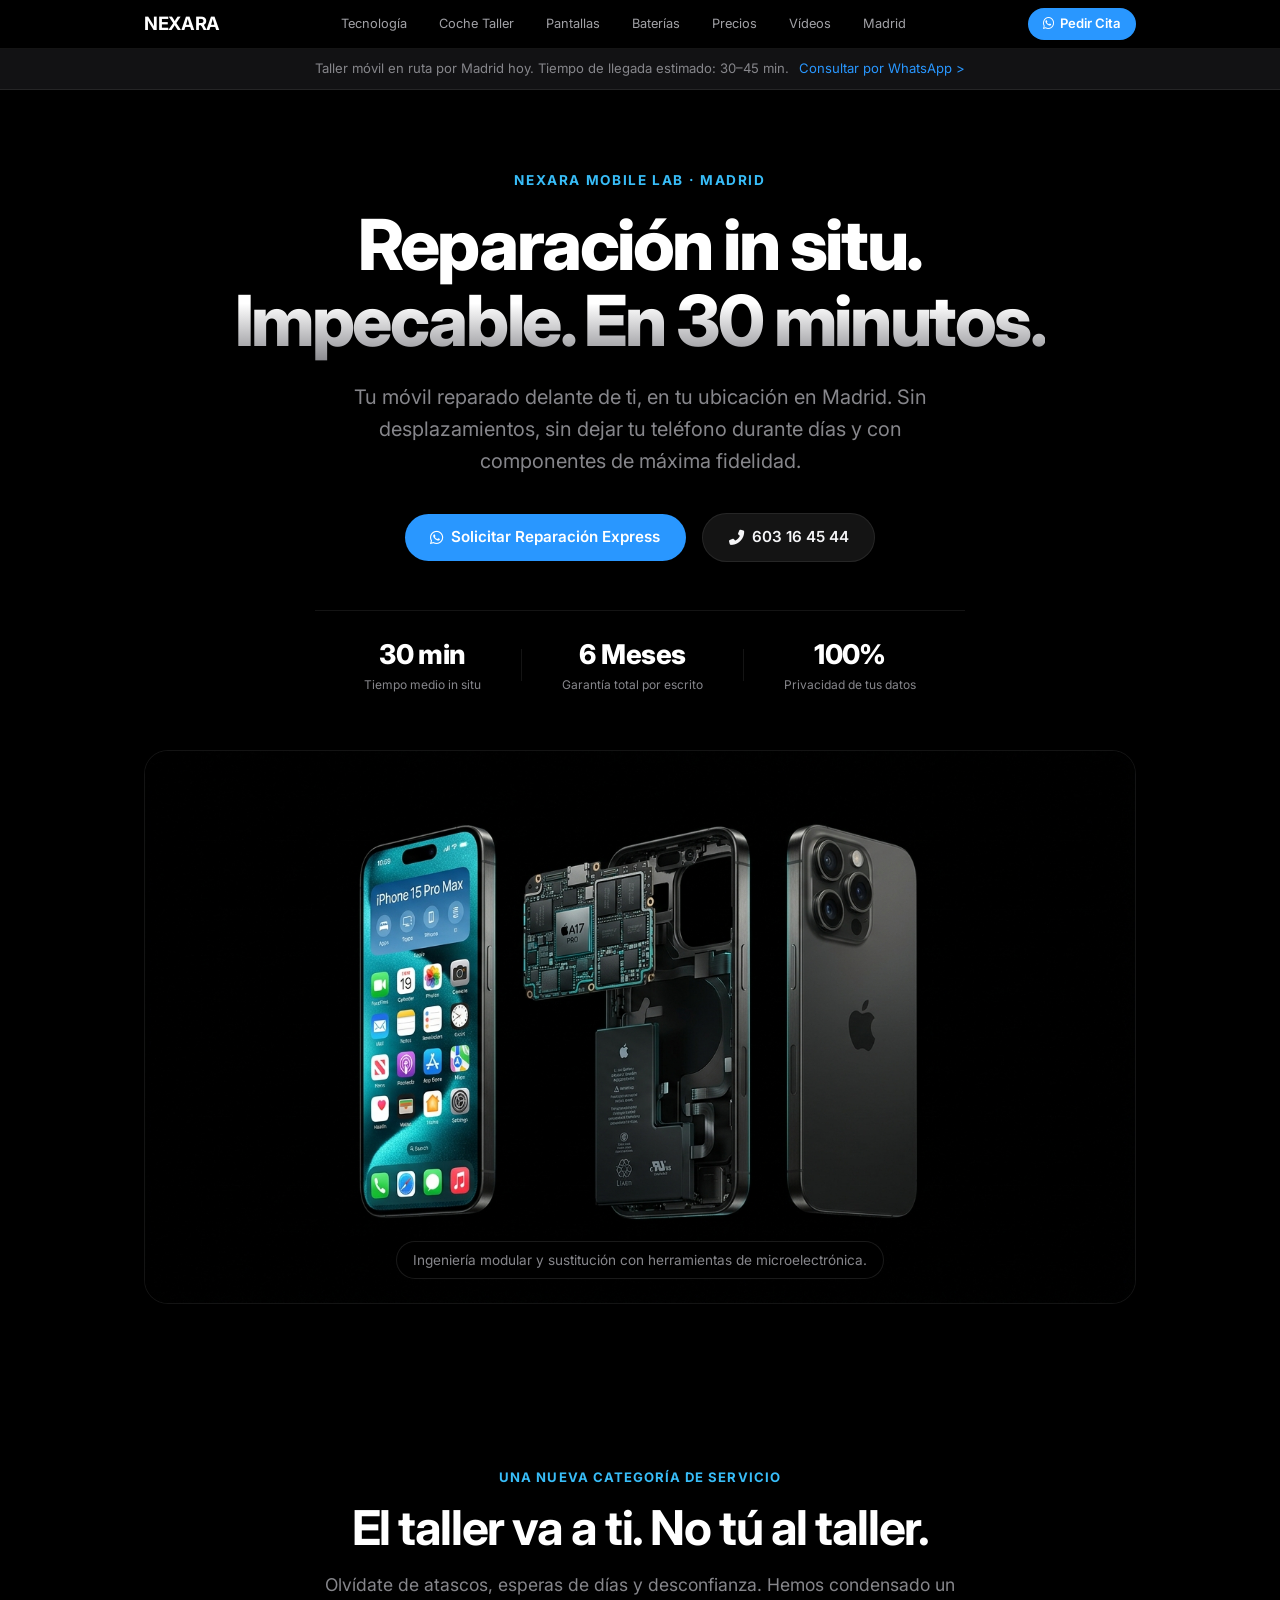
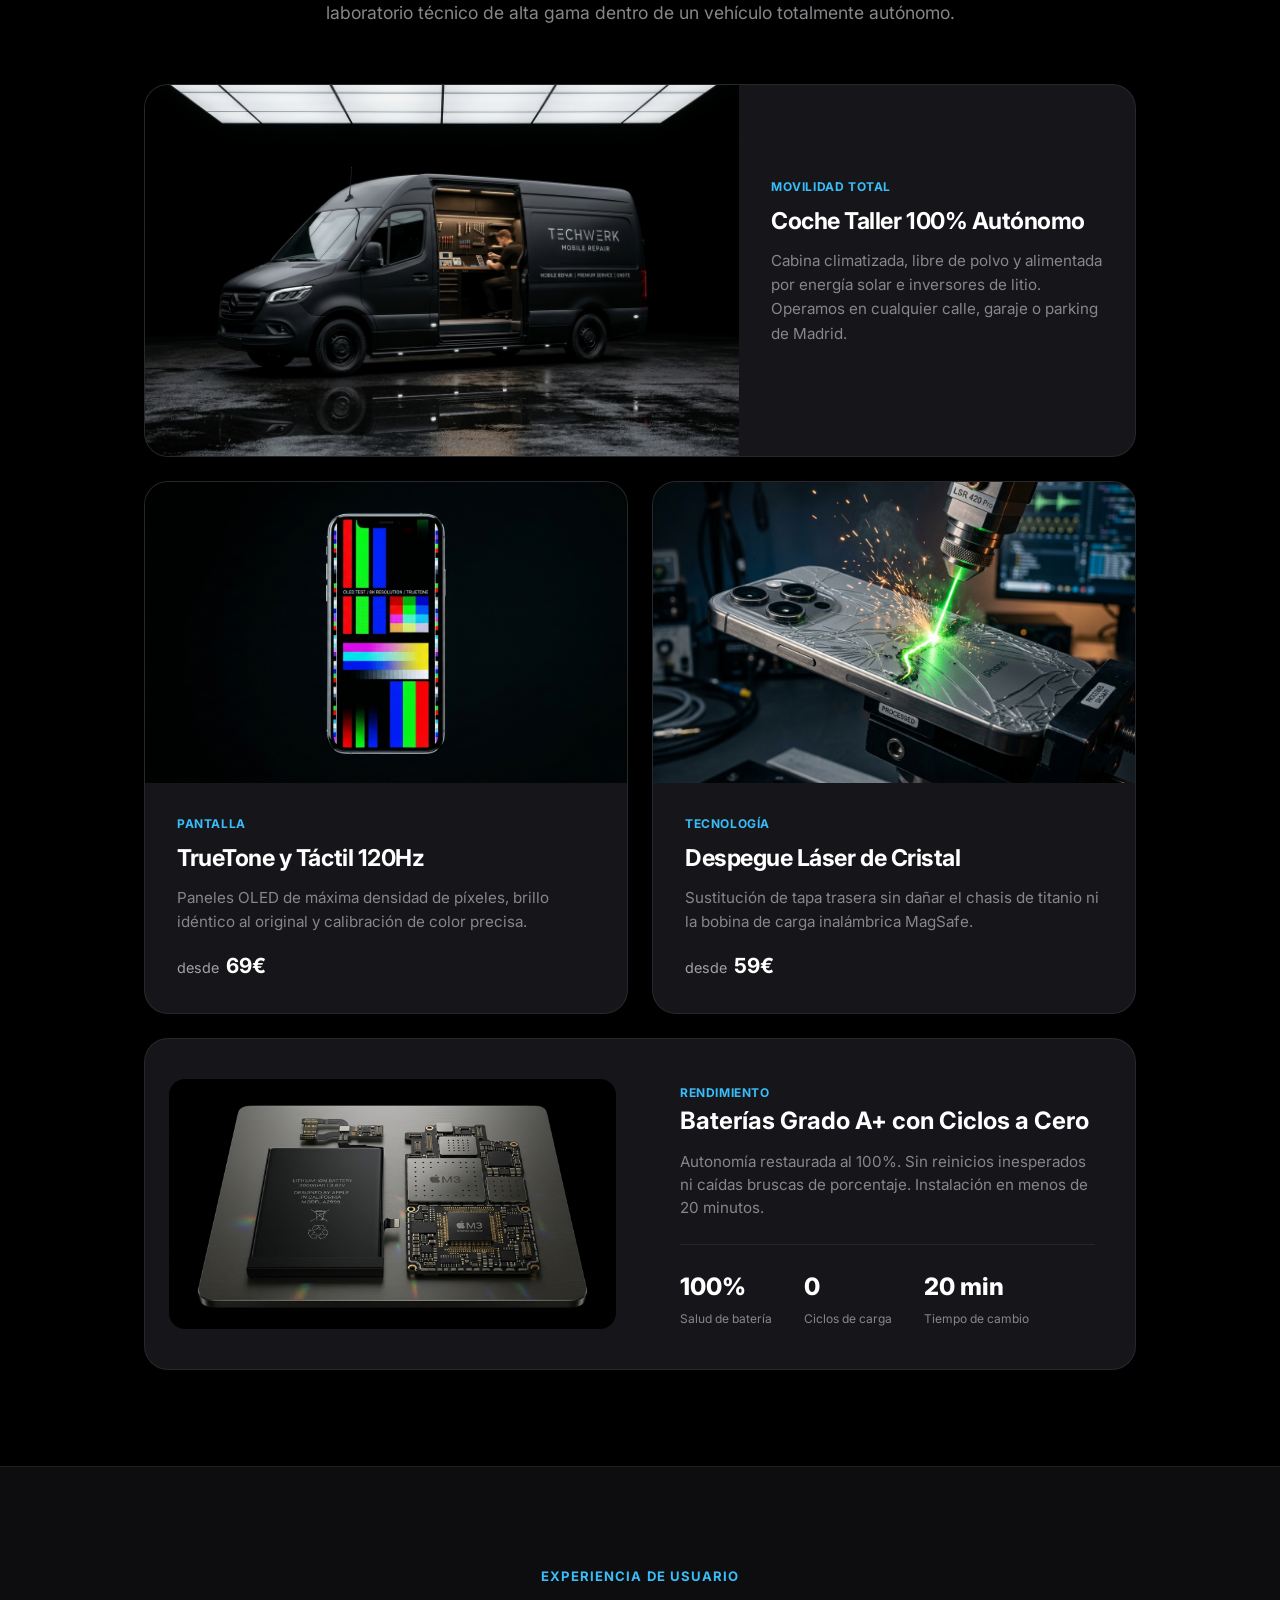
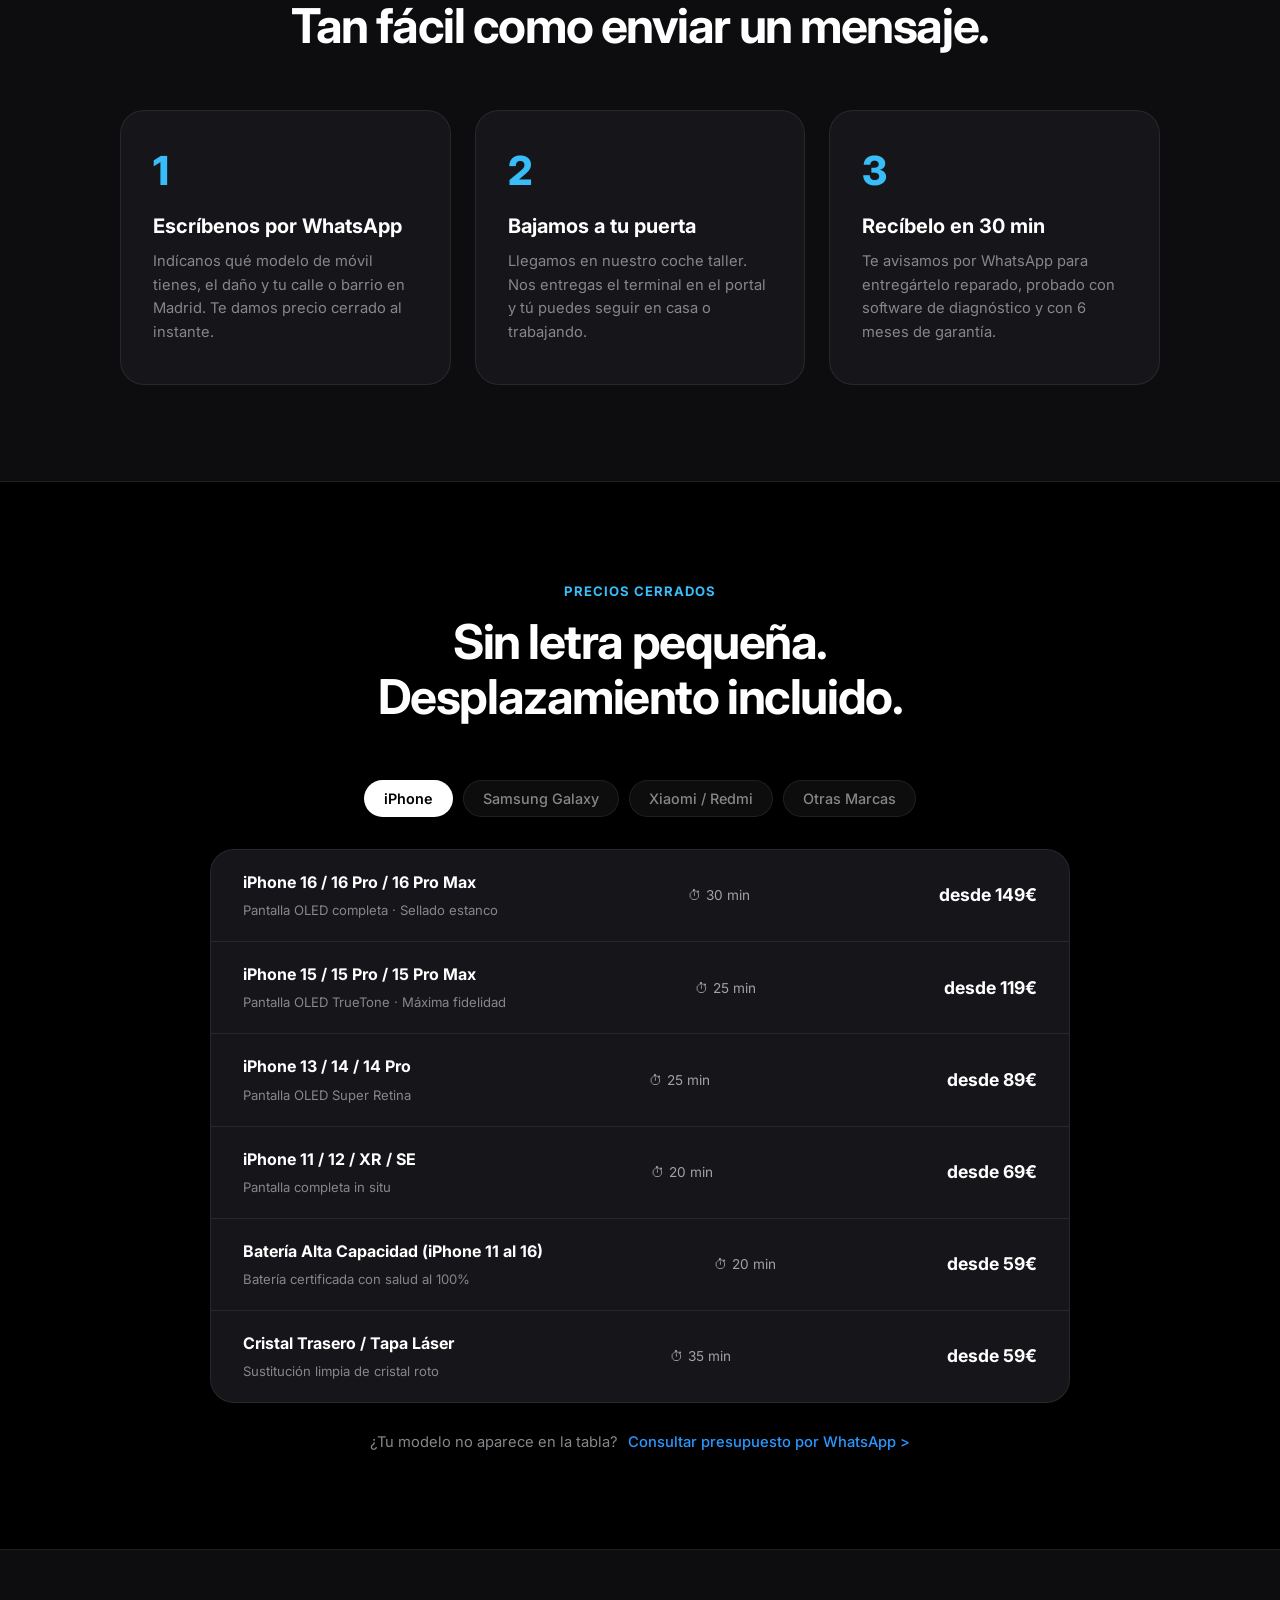
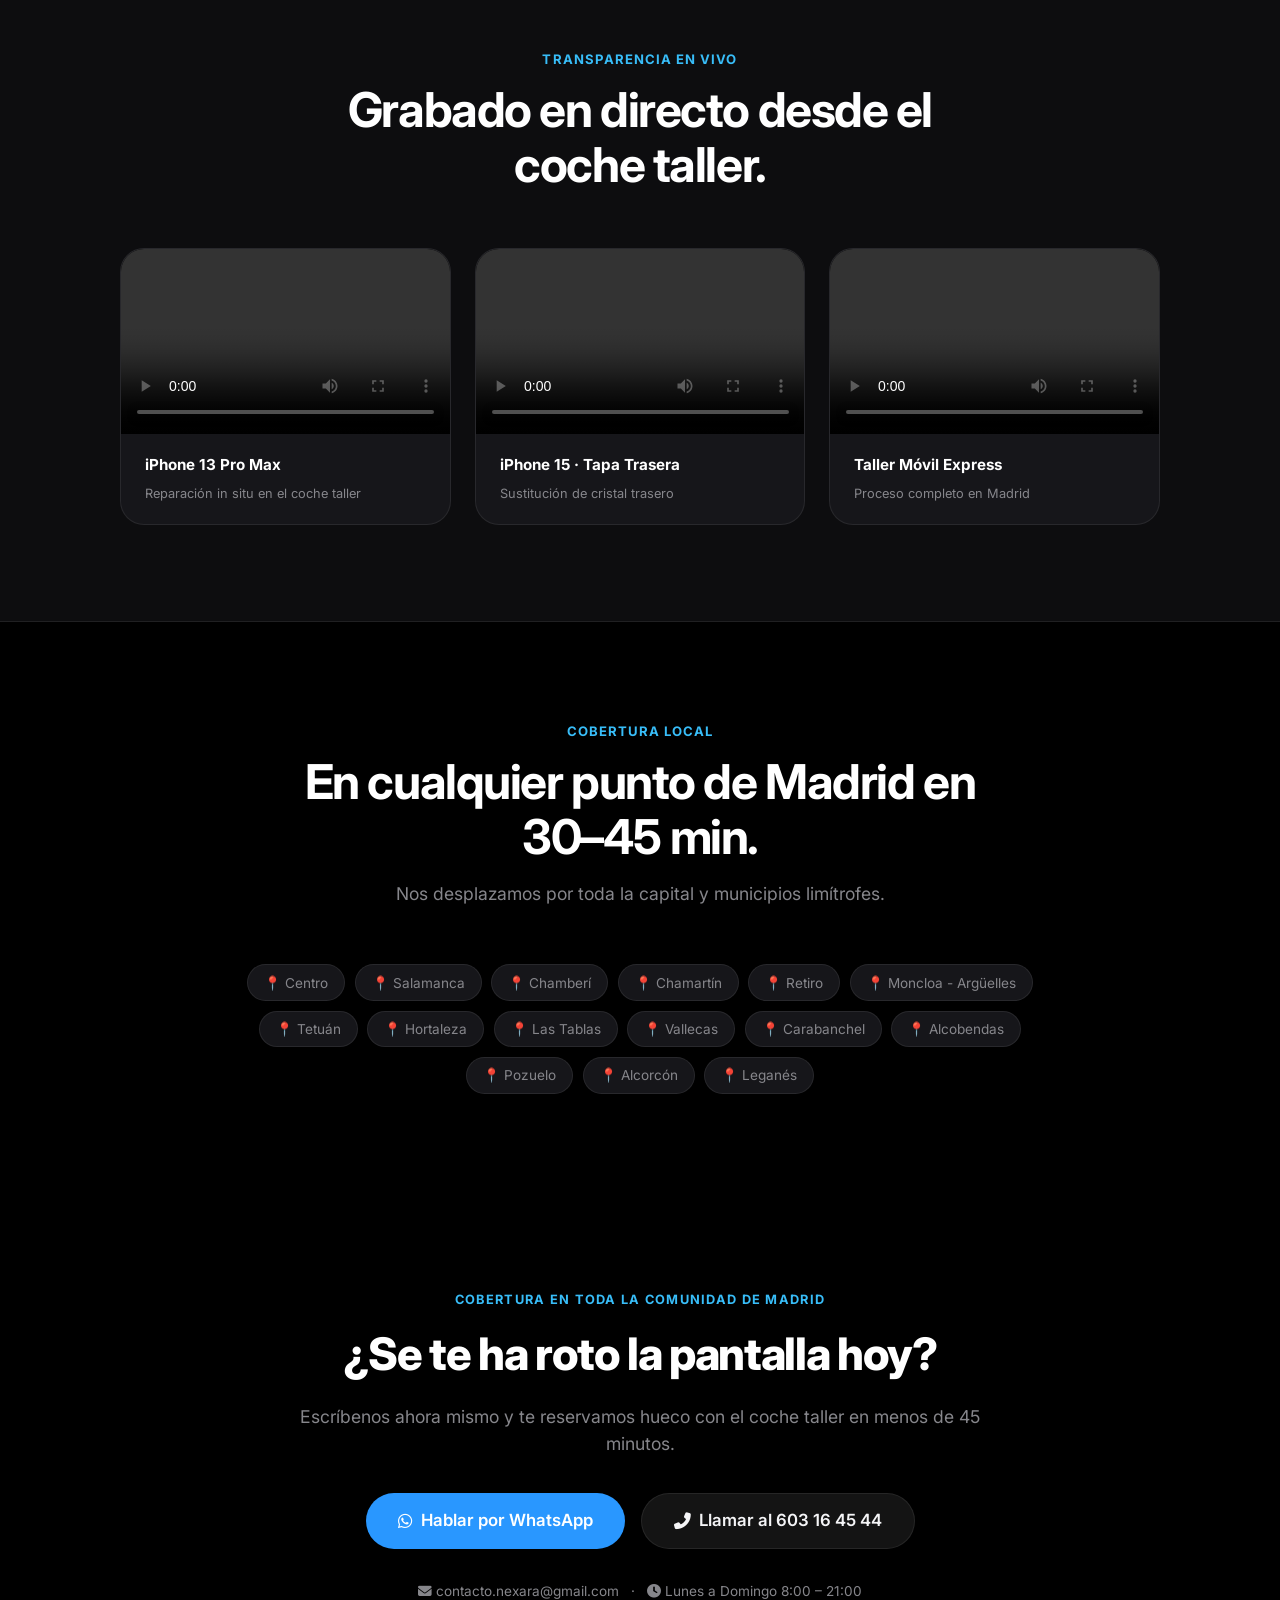
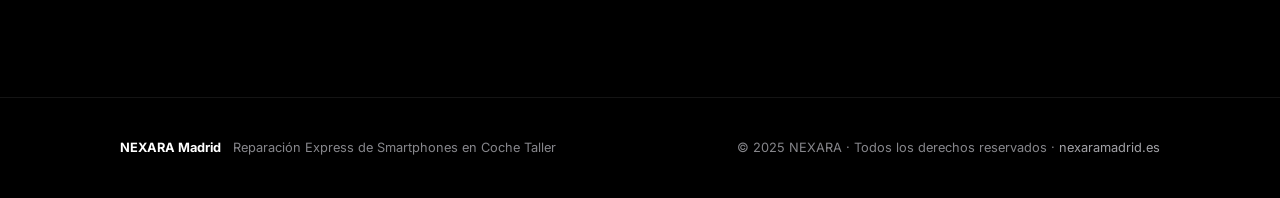
==== commit 41cf4f6a: "Corregir navegación superior y añadir menú desplegable móvil fluido" ====
--- a/index.html
+++ b/index.html
@@ -145,7 +145,8 @@
       <a href="#hero" class="nav-brand">
         <span class="brand-text">NEXARA</span>
       </a>
-      <div class="nav-menu">
+      
+      <div class="nav-menu" id="navMenu">
         <a href="#ingenieria">Tecnología</a>
         <a href="#taller">Coche Taller</a>
         <a href="#pantalla">Pantallas</a>
@@ -154,10 +155,14 @@
         <a href="#videos">Vídeos</a>
         <a href="#cobertura">Madrid</a>
       </div>
+
       <div class="nav-right">
         <a href="https://wa.me/34603164544?text=Hola!%20Necesito%20reparar%20mi%20m%C3%B3vil" target="_blank" class="apple-btn-buy">
-          Pedir Cita
+          <i class="fab fa-whatsapp"></i> <span>Pedir Cita</span>
         </a>
+        <button class="apple-hamburger" id="navToggle" aria-label="Abrir menú">
+          <span></span><span></span>
+        </button>
       </div>
     </nav>
   </header>
@@ -624,6 +629,24 @@
 
   <!-- SCRIPT -->
   <script>
+    // Mobile menu toggle
+    const navToggle = document.getElementById('navToggle');
+    const navMenu = document.getElementById('navMenu');
+
+    if (navToggle && navMenu) {
+      navToggle.addEventListener('click', () => {
+        navMenu.classList.toggle('open');
+        navToggle.classList.toggle('active');
+      });
+
+      navMenu.querySelectorAll('a').forEach(link => {
+        link.addEventListener('click', () => {
+          navMenu.classList.remove('open');
+          navToggle.classList.remove('active');
+        });
+      });
+    }
+
     // Tab switcher
     const tabBtns = document.querySelectorAll('.t-btn');
     const tabPanes = document.querySelectorAll('.tab-pane');
@@ -634,20 +657,26 @@
         tabBtns.forEach(b => b.classList.remove('active'));
         tabPanes.forEach(p => p.classList.remove('active'));
         btn.classList.add('active');
-        document.getElementById(target).classList.add('active');
+        const targetEl = document.getElementById(target);
+        if (targetEl) targetEl.classList.add('active');
       });
     });
 
-    // Smooth scroll
+    // Smooth scroll for all hash links with offset
     document.querySelectorAll('a[href^="#"]').forEach(a => {
       a.addEventListener('click', function(e) {
         const href = this.getAttribute('href');
-        if (href !== '#' && href.length > 1) {
+        if (href && href !== '#' && href.length > 1) {
           const el = document.querySelector(href);
           if (el) {
             e.preventDefault();
-            const top = el.getBoundingClientRect().top + window.scrollY - 60;
-            window.scrollTo({ top, behavior: 'smooth' });
+            const headerOffset = 70;
+            const elementPosition = el.getBoundingClientRect().top;
+            const offsetPosition = elementPosition + window.pageYOffset - headerOffset;
+            window.scrollTo({
+              top: offsetPosition,
+              behavior: 'smooth'
+            });
           }
         }
       });
--- a/css/styles.css
+++ b/css/styles.css
@@ -104,17 +104,53 @@
   color: #fff;
 }
 
+.nav-right {
+  display: flex;
+  align-items: center;
+  gap: 0.85rem;
+}
+
 .apple-btn-buy {
   background: var(--apple-blue);
   color: #fff !important;
-  font-size: 0.78rem;
-  font-weight: 500;
-  padding: 0.35rem 0.85rem;
+  font-size: 0.82rem;
+  font-weight: 600;
+  padding: 0.4rem 0.95rem;
   border-radius: var(--radius-pill);
+  display: inline-flex;
+  align-items: center;
+  gap: 0.35rem;
 }
 
 .apple-btn-buy:hover {
-  opacity: 0.9;
+  background: #0071e3;
+}
+
+.apple-hamburger {
+  display: none;
+  background: none;
+  border: none;
+  cursor: pointer;
+  padding: 6px;
+  flex-direction: column;
+  gap: 5px;
+}
+
+.apple-hamburger span {
+  display: block;
+  width: 20px;
+  height: 2px;
+  background: #fff;
+  border-radius: 2px;
+  transition: all 0.25s ease;
+}
+
+.apple-hamburger.active span:first-child {
+  transform: translateY(3.5px) rotate(45deg);
+}
+
+.apple-hamburger.active span:last-child {
+  transform: translateY(-3.5px) rotate(-45deg);
 }
 
 /* ---- RIBBON ---- */
@@ -778,8 +814,41 @@
 
 /* ---- RESPONSIVE ---- */
 @media (max-width: 900px) {
+  .apple-hamburger {
+    display: flex;
+  }
+
   .nav-menu {
-    display: none;
+    position: fixed;
+    top: 49px;
+    left: 0;
+    right: 0;
+    background: rgba(0, 0, 0, 0.96);
+    backdrop-filter: blur(25px);
+    -webkit-backdrop-filter: blur(25px);
+    flex-direction: column;
+    padding: 1.5rem 2rem 2.5rem;
+    gap: 1.25rem;
+    border-bottom: 1px solid var(--border-apple);
+    transform: translateY(-120%);
+    opacity: 0;
+    pointer-events: none;
+    transition: transform 0.3s cubic-bezier(0.16, 1, 0.3, 1), opacity 0.25s ease;
+    display: flex;
+  }
+
+  .nav-menu.open {
+    transform: translateY(0);
+    opacity: 1;
+    pointer-events: auto;
+  }
+
+  .nav-menu a {
+    font-size: 1.1rem;
+    font-weight: 500;
+    color: #fff;
+    padding: 0.4rem 0;
+    border-bottom: 1px solid rgba(255, 255, 255, 0.05);
   }
   
   .bento-wide, .bento-wide-bottom {
